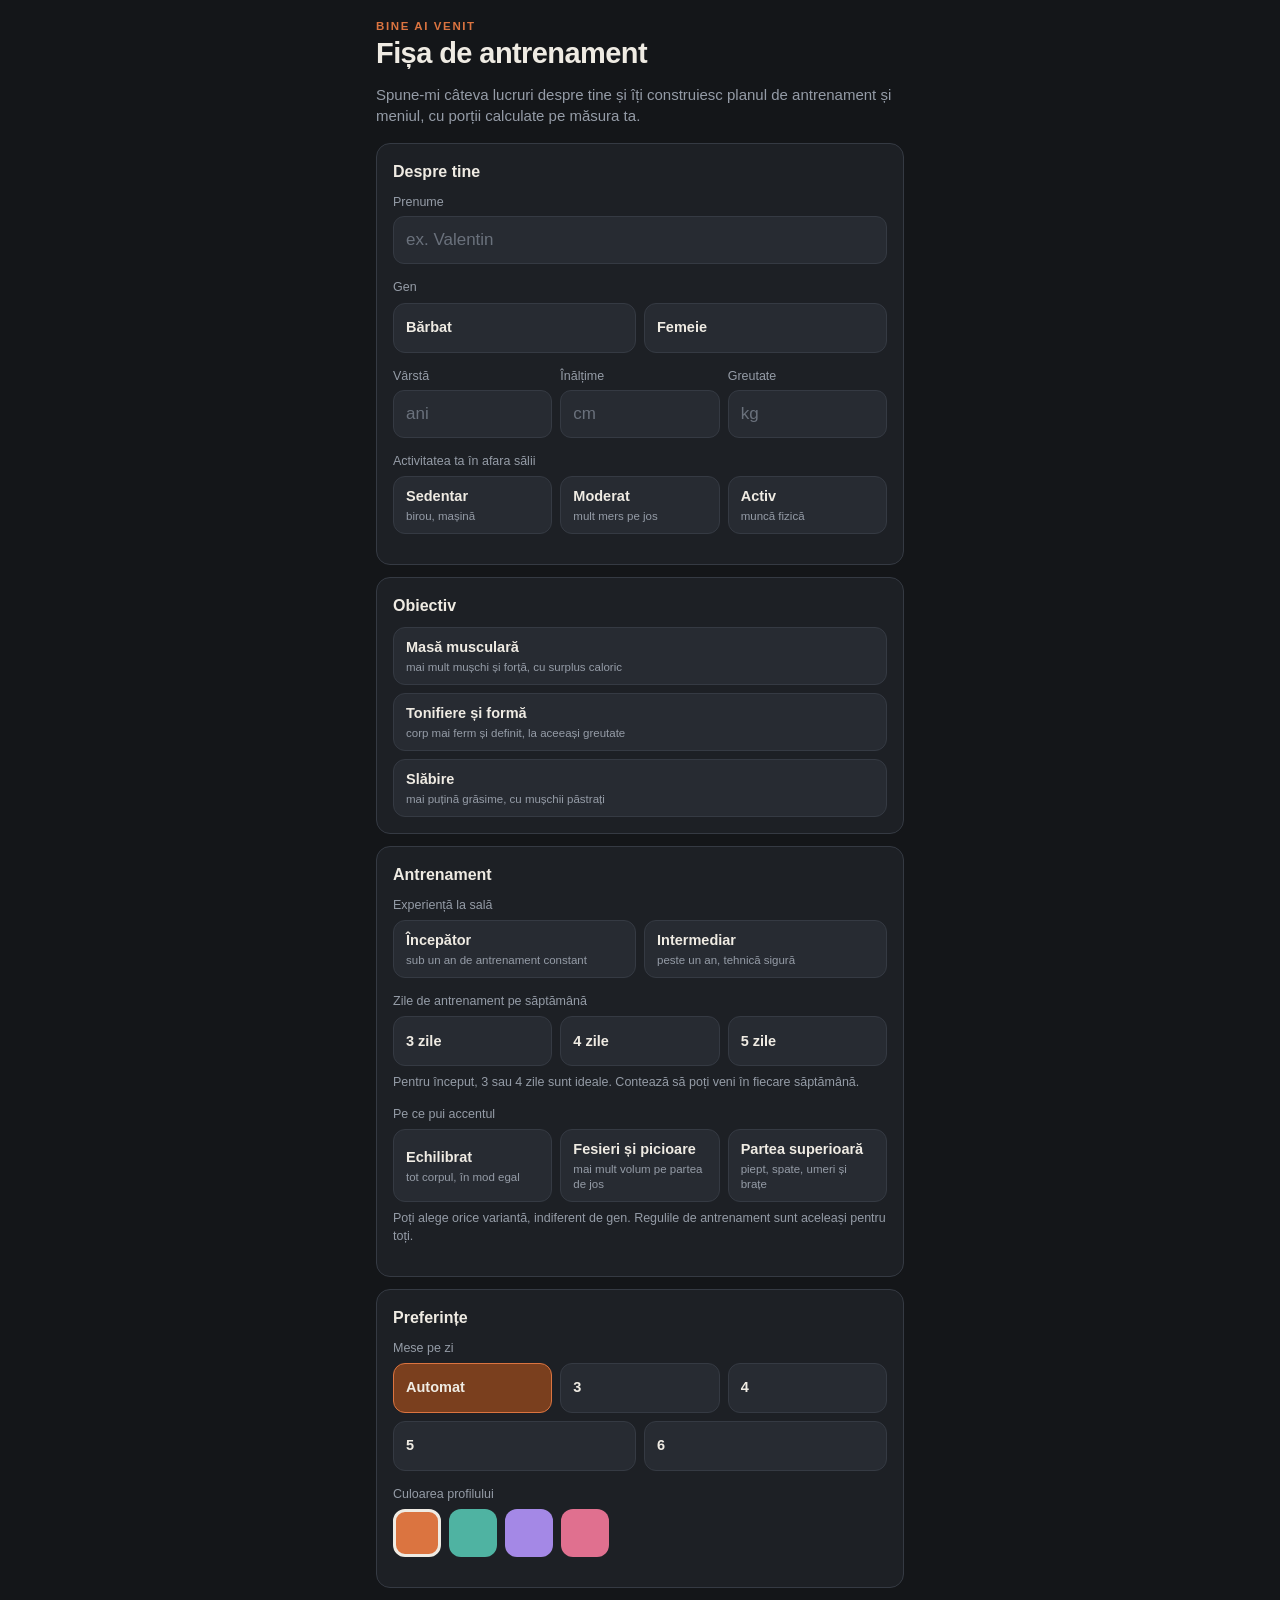
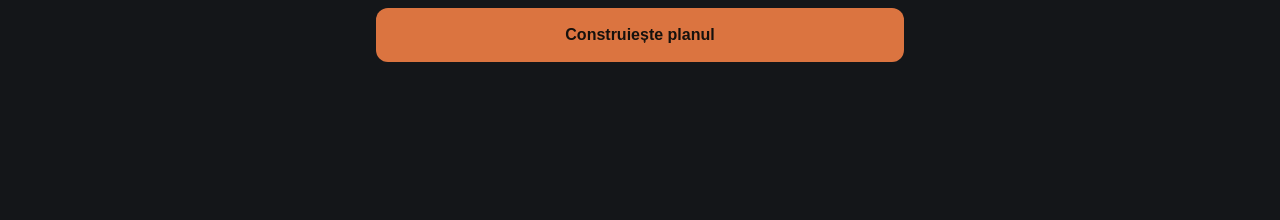
==== index.html @ a7d27b6d "Fișa de Antrenament 2.0: profiluri, plan de antrenament, nutriție și progres Co-Authored-By: Claude " ====
<!DOCTYPE html>
<html lang="ro">
<head>
<meta charset="UTF-8">
<meta name="viewport" content="width=device-width, initial-scale=1, viewport-fit=cover">
<title>Fișa de Antrenament</title>
<meta name="description" content="Plan de antrenament, meniu cu porții calculate și jurnal de progres, pe profilul tău.">
<meta name="theme-color" content="#141619">
<meta name="color-scheme" content="dark">
<meta name="mobile-web-app-capable" content="yes">
<meta name="apple-mobile-web-app-capable" content="yes">
<meta name="apple-mobile-web-app-status-bar-style" content="black-translucent">
<meta name="apple-mobile-web-app-title" content="Fișa">
<link rel="manifest" href="manifest.webmanifest">
<link rel="icon" type="image/png" sizes="192x192" href="icons/icon-192.png">
<link rel="apple-touch-icon" href="icons/apple-touch-icon.png">
<style>
:root{
  --bg:#141619; --surface:#1D2025; --surface-2:#272B32; --line:#353A43;
  --text:#EFEBE3; --muted:#959CA7; --good:#5DBB8A; --warn:#E0B552; --danger:#E0736B;
  --accent:#DB7440; --accent-dim:#7A3F1E;
  --r:14px; --tab-h:62px;
}
*{box-sizing:border-box;-webkit-tap-highlight-color:transparent}
html{-webkit-text-size-adjust:100%;overflow-x:hidden}
body{margin:0;background:var(--bg);color:var(--text);font:16px/1.45 -apple-system,BlinkMacSystemFont,"Segoe UI",Roboto,Helvetica,Arial,sans-serif;-webkit-font-smoothing:antialiased;overscroll-behavior-y:none}
body.noscroll{overflow:hidden}
button,input{font:inherit;color:inherit}
button{cursor:pointer;border:0;background:none;padding:0}
[hidden]{display:none!important}
h1,h2,h3,h4,p{margin:0}
small{font-size:12.5px;color:var(--muted);font-weight:400}
:focus-visible{outline:2px solid var(--accent);outline-offset:2px}

#app{max-width:560px;margin:0 auto;padding:0 16px calc(var(--tab-h) + 96px + env(safe-area-inset-bottom))}
#banner{background:#3A2E14;color:#F3DFA6;font-size:13px;padding:10px 16px calc(10px);padding-top:calc(10px + env(safe-area-inset-top));text-align:center}

.top{display:flex;justify-content:space-between;align-items:flex-end;padding:calc(18px + env(safe-area-inset-top)) 0 14px}
.eyebrow{color:var(--accent);font-size:11.5px;font-weight:700;letter-spacing:.14em;text-transform:uppercase}
h1{font-size:29px;font-weight:800;letter-spacing:-.02em;line-height:1.1;margin-top:3px;text-wrap:balance}
h2{font-size:21px;font-weight:800;letter-spacing:-.01em}
h3{font-size:16px;font-weight:700;margin-bottom:10px}
h4{font-size:12px;text-transform:uppercase;letter-spacing:.08em;color:var(--muted);margin:14px 0 6px}
.lead{color:var(--muted);margin:0 0 16px;font-size:15px}
.avatar{width:42px;height:42px;border-radius:50%;background:var(--accent-dim);border:2px solid var(--accent);font-weight:800;font-size:17px;flex:none}

.card{background:var(--surface);border:1px solid var(--line);border-radius:var(--r);padding:16px;margin-bottom:12px}
.card.note{border-left:3px solid var(--accent)}
.card.note p{color:var(--muted);font-size:14px;margin-top:4px}
.card.note.warn{border-left-color:var(--warn)} .card.note.good{border-left-color:var(--good)}
.card.note .btn{margin-top:10px}
.fine{font-size:13px;color:var(--muted);line-height:1.5}
.fine.pad{padding:8px 4px 0}
.kv{color:var(--muted);font-size:14px;margin-bottom:4px}

/* butoane */
.btn{display:inline-flex;align-items:center;justify-content:center;gap:6px;min-height:46px;padding:0 18px;border-radius:12px;background:var(--accent);color:#15110D;font-weight:700;font-size:15px;text-decoration:none;white-space:nowrap}
.btn:active{filter:brightness(.88)}
.btn.ghost{background:transparent;color:var(--text);border:1px solid var(--line)}
.btn.small{min-height:38px;padding:0 13px;font-size:13.5px;border-radius:10px}
.btn.big{width:100%;min-height:54px;font-size:16px;margin-top:8px}
.btn.danger{color:var(--danger)}
.row2{display:grid;grid-template-columns:minmax(0,1fr) minmax(0,1fr);gap:10px;margin:12px 0}
.row2 .btn{padding:6px 10px;white-space:normal;text-align:center;line-height:1.2}
.icon{width:44px;height:44px;border-radius:12px;border:1px solid var(--line);font-size:20px;color:var(--muted);flex:none}

/* săptămâna */
.week{display:flex;justify-content:space-between;align-items:center;gap:12px;font-size:14.5px}
.week small{display:block;margin-top:2px}
.week b{font-size:17px}
.plates{display:flex;gap:5px;flex:none}
.plate{width:22px;height:22px;border-radius:50%;border:3px solid var(--line);position:relative}
.plate::after{content:"";position:absolute;inset:5px;border-radius:50%;background:var(--bg)}
.plate.on{border-color:var(--accent);background:var(--accent-dim)}

/* zile */
.chips{display:flex;gap:8px;overflow-x:auto;margin:0 -16px 14px;padding:2px 16px 6px;scrollbar-width:none}
.chips::-webkit-scrollbar{display:none}
.chip{flex:none;min-width:112px;text-align:left;padding:10px 13px;border-radius:12px;background:var(--surface);border:1px solid var(--line);display:flex;flex-direction:column;gap:1px}
.chip b{font-size:12px;color:var(--muted);font-weight:700;text-transform:uppercase;letter-spacing:.06em}
.chip span{font-size:14px;font-weight:600}
.chip i{font-style:normal;font-size:11px;color:var(--accent);font-weight:700}
.chip.on{background:var(--accent-dim);border-color:var(--accent)}
.chip.on b,.chip.on i{color:var(--text)}
.dayhead{margin:4px 0 12px}
.dayhead p{color:var(--muted);font-size:13.5px;margin-top:2px}

/* exerciții */
.ex{background:var(--surface);border:1px solid var(--line);border-radius:var(--r);margin-bottom:10px;overflow:hidden}
.ex.open{border-color:var(--accent)}
.ex-head{display:flex;align-items:center;gap:12px;width:100%;padding:13px 14px;text-align:left}
.ring{flex:none;width:44px;height:44px;border-radius:50%;border:3px solid var(--line);display:grid;place-items:center;font-size:13px;font-weight:700;color:var(--muted);font-variant-numeric:tabular-nums}
.ex.complete .ring{border-color:var(--good);background:rgba(93,187,138,.14);color:var(--good);font-size:18px}
.ex-txt{flex:1;min-width:0;display:flex;flex-direction:column;gap:2px}
.ex-txt b{font-size:15.5px;line-height:1.25}
.chev{color:var(--muted);font-size:22px;transition:transform .15s}
.ex.open .chev{transform:rotate(90deg)}
.ex-body{padding:2px 14px 16px;border-top:1px solid var(--line)}
.sug{font-size:13.5px;color:var(--text);background:var(--surface-2);border-radius:10px;padding:10px 12px;margin:12px 0}
.sets{display:flex;flex-direction:column;gap:8px}
.set{display:flex;align-items:center;gap:8px}
.sn{width:18px;text-align:center;font-size:13px;color:var(--muted);font-weight:700;flex:none}
.unit{font-size:12.5px;color:var(--muted);flex:none}
.in{width:100%;min-width:0;height:48px;border-radius:11px;background:var(--surface-2);border:1px solid var(--line);padding:0 12px;font-size:17px;font-variant-numeric:tabular-nums}
.set .in{text-align:center;padding:0 6px}
.in::placeholder{color:#6A717C}
.in:focus{outline:none;border-color:var(--accent)}
.chk{flex:none;width:48px;height:48px;border-radius:11px;border:2px solid var(--line);font-size:20px;color:var(--line)}
.set.ok .chk{background:var(--good);border-color:var(--good);color:#0E1A13}
.set.ok .in{border-color:rgba(93,187,138,.5);color:var(--good)}
.ex-actions{display:flex;flex-wrap:wrap;gap:8px;margin:12px 0 4px}

details.how{margin-top:12px;border-top:1px solid var(--line);padding-top:4px}
details.how summary{list-style:none;padding:10px 0;font-weight:700;font-size:14px;cursor:pointer;display:flex;justify-content:space-between}
details.how summary::-webkit-details-marker{display:none}
details.how summary::after{content:"+";color:var(--muted);font-size:18px;line-height:1}
details.how[open] summary::after{content:"−"}
details.how p,details.how li{font-size:14px;line-height:1.55}
details.how p{margin-bottom:8px;color:var(--muted)}
details.how p b{color:var(--text)}
details.how ol,details.how ul{margin:0;padding-left:20px}
details.how li{margin-bottom:5px}
details.how ul li{color:#E9B9AC}
details.how ul li b{color:var(--text)}
.card details.how ul li{color:var(--muted)}
.en{white-space:nowrap}
.tip{background:var(--surface-2);border-left:3px solid var(--accent);border-radius:8px;padding:9px 12px;margin-top:10px;color:var(--text)!important}
.rest{margin-top:10px}

/* cronometru */
#timer{position:fixed;left:50%;transform:translateX(-50%);bottom:calc(var(--tab-h) + 10px + env(safe-area-inset-bottom));width:min(528px,calc(100% - 24px));z-index:30;background:var(--surface-2);border:1px solid var(--accent);border-radius:14px;display:flex;align-items:center;gap:6px;padding:8px 8px 8px 16px;overflow:hidden;box-shadow:0 8px 24px rgba(0,0,0,.5)}
#timer-fill{position:absolute;left:0;top:0;bottom:0;background:var(--accent-dim);opacity:.55;transition:width .25s linear}
#timer-t{position:relative;flex:1;font-weight:800;font-size:18px;font-variant-numeric:tabular-nums}
#timer button{position:relative;min-width:48px;height:40px;border-radius:10px;border:1px solid var(--line);background:var(--surface);font-size:13.5px;font-weight:700;padding:0 10px}
#timer.fin{border-color:var(--good)} #timer.fin #timer-fill{background:var(--good);opacity:.25}

/* nutriție */
.bar{margin-bottom:12px}
.bar-l{display:flex;justify-content:space-between;font-size:13.5px;color:var(--muted);margin-bottom:5px}
.bar-l b{color:var(--text);font-size:15px}
.track{height:9px;border-radius:5px;background:var(--surface-2);overflow:hidden}
.track i{display:block;height:100%;border-radius:5px;background:var(--accent);transition:width .3s}
.track i.alt{background:var(--good)}
.water{display:flex;justify-content:space-between;align-items:center;gap:12px}
.water small{display:block}
.stepper{display:flex;align-items:center;gap:6px;flex:none}
.stepper button{width:44px;height:44px;border-radius:12px;border:1px solid var(--line);font-size:22px}
.stepper span{min-width:48px;text-align:center;font-weight:800;font-size:18px;font-variant-numeric:tabular-nums}
.meal{background:var(--surface);border:1px solid var(--line);border-radius:var(--r);margin-bottom:10px}
.meal.open{border-color:var(--accent)}
.meal-head{display:flex;align-items:center;gap:10px;padding:12px}
.mchk{flex:none;width:44px;height:44px;border-radius:12px;border:2px solid var(--line);font-size:19px;color:var(--line)}
.mchk.on{background:var(--good);border-color:var(--good);color:#0E1A13}
.meal-txt{flex:1;min-width:0;text-align:left;display:flex;flex-direction:column;gap:3px}
.meal-txt small{text-transform:uppercase;letter-spacing:.04em;font-size:11px;font-weight:700;color:var(--accent)}
.meal-txt b{font-size:15px;line-height:1.3}
.meal.eaten .meal-txt b{color:var(--muted)}
.meal-body{padding:0 14px 14px;border-top:1px solid var(--line)}
.ingr{margin:12px 0;padding:0;list-style:none}
.ingr li{padding:8px 0;border-bottom:1px dashed var(--line);font-size:14.5px}
.ingr li:last-child{border-bottom:0}
.prep{font-size:14px;line-height:1.55;margin-bottom:8px}

/* progres */
.stats{display:grid;grid-template-columns:repeat(3,1fr);gap:8px;margin-bottom:12px}
.stats div,.tgrid div{background:var(--surface);border:1px solid var(--line);border-radius:12px;padding:12px 8px;text-align:center}
.stats b,.tgrid b{display:block;font-size:20px;font-weight:800;font-variant-numeric:tabular-nums}
.stats span,.tgrid span{font-size:11.5px;color:var(--muted)}
.tgrid{display:grid;grid-template-columns:repeat(4,1fr);gap:6px;margin:12px 0}
.tgrid div{background:var(--surface-2);padding:10px 4px}
.tgrid b{font-size:16px}
.bwrow{display:grid;grid-template-columns:1fr 1fr auto;gap:8px;align-items:end;margin-bottom:10px}
.bwrow label,.fld{display:block;font-size:12.5px;color:var(--muted)}
.bwrow .in,.fld .in{margin-top:5px}
.bwrow .btn{height:48px}
.spark{width:100%;height:56px;margin:6px 0}
.advice{border-radius:10px;padding:11px 12px;font-size:14px;background:var(--surface-2);border-left:3px solid var(--muted);margin:8px 0}
.advice.good{border-left-color:var(--good)} .advice.warn{border-left-color:var(--warn)}
.advice .btn{margin-top:10px}
.list{list-style:none;margin:8px 0 0;padding:0}
.list li{display:flex;justify-content:space-between;align-items:center;gap:12px;padding:11px 0;border-bottom:1px solid var(--line);font-size:14.5px}
.list li:last-child{border-bottom:0}
.list span{min-width:0}
.list small{display:block}
.list b{flex:none;font-weight:600;font-variant-numeric:tabular-nums;text-align:right}
.list.tap li{cursor:pointer;min-height:52px}
.list.tap b{color:var(--accent)}
.dot{display:inline-block;width:10px;height:10px;border-radius:50%;margin-right:8px}
.hist{border-bottom:1px solid var(--line)}
.hist:last-child{border-bottom:0}
.hist-head{width:100%;display:flex;justify-content:space-between;gap:10px;padding:12px 0;text-align:left;font-size:14px}
.hist-head b{flex:none;color:var(--muted);font-weight:600;font-variant-numeric:tabular-nums}
.hist-body{padding:0 0 12px}
.hist-body p{font-size:13.5px;color:var(--muted);margin-bottom:8px}
.hist-body p b{color:var(--text)}
.plan{margin:8px 0;padding:0;list-style:none;counter-reset:d}
.plan li{counter-increment:d;display:flex;flex-direction:column;padding:9px 0 9px 40px;position:relative;border-bottom:1px solid var(--line)}
.plan li:last-child{border-bottom:0}
.plan li::before{content:counter(d);position:absolute;left:0;top:10px;width:28px;height:28px;border-radius:50%;border:2px solid var(--accent);display:grid;place-items:center;font-size:13px;font-weight:800}
.plan span{font-size:13px;color:var(--muted)}

/* formular */
.fld{margin-bottom:14px}
.fld>span{display:block;margin-bottom:6px}
.grid3{display:grid;grid-template-columns:repeat(3,1fr);gap:8px}
.opts{display:flex;flex-wrap:wrap;gap:8px}
.opt{flex:1 1 30%;min-width:88px;position:relative}
.opt input{position:absolute;opacity:0;inset:0;width:100%;height:100%;margin:0;cursor:pointer}
.opt span{display:flex;flex-direction:column;justify-content:center;gap:2px;min-height:50px;height:100%;padding:9px 12px;border-radius:12px;border:1px solid var(--line);background:var(--surface-2);color:var(--text)}
.opt span b{font-size:14.5px;font-weight:600}
.opt span small{font-size:11.5px;line-height:1.3}
.opt input:checked+span{border-color:var(--accent);background:var(--accent-dim)}
.opt input:checked+span small{color:var(--text)}
.opt input:focus-visible+span{outline:2px solid var(--accent);outline-offset:2px}
.card>.opts .opt{flex-basis:100%}
.opts.sw .opt{flex:none;min-width:0;width:48px}
.swatch span{min-height:48px;padding:0;background:var(--c)!important;border:3px solid transparent}
.swatch input:checked+span{border-color:var(--text)}
.hint{display:block;margin-top:7px}

/* bara de jos */
#tabs{position:fixed;left:0;right:0;bottom:0;z-index:20;background:rgba(20,22,25,.94);-webkit-backdrop-filter:blur(12px);backdrop-filter:blur(12px);border-top:1px solid var(--line);padding-bottom:env(safe-area-inset-bottom)}
#tabs div{max-width:560px;margin:0 auto;display:grid;grid-template-columns:repeat(4,1fr);height:var(--tab-h)}
#tabs button{display:flex;flex-direction:column;align-items:center;justify-content:center;gap:3px;color:var(--muted);font-size:11px;font-weight:600}
#tabs svg{width:24px;height:24px;fill:none;stroke:currentColor;stroke-width:1.8;stroke-linecap:round;stroke-linejoin:round}
#tabs button.on{color:var(--accent)}

/* foi */
#sheet{position:fixed;inset:0;z-index:40;background:rgba(0,0,0,.6);display:flex;align-items:flex-end;justify-content:center}
#sheet-in{width:100%;max-width:560px;max-height:86vh;overflow-y:auto;background:var(--surface);border-radius:20px 20px 0 0;border-top:1px solid var(--line);padding:22px 18px calc(20px + env(safe-area-inset-bottom));-webkit-overflow-scrolling:touch}
#sheet-in h3{font-size:20px;font-weight:800;margin-bottom:8px}
#toast{position:fixed;left:50%;transform:translateX(-50%);bottom:calc(var(--tab-h) + 76px + env(safe-area-inset-bottom));z-index:50;background:var(--text);color:#15171A;font-size:14px;font-weight:600;padding:10px 16px;border-radius:999px;max-width:calc(100% - 32px);text-align:center;box-shadow:0 6px 20px rgba(0,0,0,.5)}

@media (max-width:359px){.tgrid{grid-template-columns:repeat(2,1fr)}.bwrow{grid-template-columns:1fr 1fr}.bwrow .btn{grid-column:1/-1}}
@media (prefers-reduced-motion:reduce){*{transition:none!important}}

</style>
</head>
<body>
<div id="banner" hidden>Salvarea nu funcționează în acest mod de navigare (fereastră privată?). Datele se pierd când închizi pagina.</div>
<main id="app"></main>

<div id="timer" hidden>
  <div id="timer-fill"></div>
  <span id="timer-t" aria-live="polite"></span>
  <button data-act="tminus" aria-label="Scade 15 secunde">−15</button>
  <button data-act="tplus" aria-label="Adaugă 15 secunde">+15</button>
  <button data-act="tskip">Sari</button>
</div>

<nav id="tabs" hidden aria-label="Secțiuni"><div>
  <button data-act="tab" data-tab="train"><svg viewBox="0 0 24 24" aria-hidden="true"><path d="M6.5 7v10M3.5 9.5v5M17.5 7v10M20.5 9.5v5M6.5 12h11"/></svg>Antrenament</button>
  <button data-act="tab" data-tab="food"><svg viewBox="0 0 24 24" aria-hidden="true"><path d="M7 3v8M4.5 3v4.5a2.5 2.5 0 0 0 5 0V3M7 11v10M17 3c-2 1.5-3 4-3 7h3zm0 7v11"/></svg>Nutriție</button>
  <button data-act="tab" data-tab="prog"><svg viewBox="0 0 24 24" aria-hidden="true"><path d="M4 20V10M10 20V4M16 20v-7M21 20H3"/></svg>Progres</button>
  <button data-act="tab" data-tab="me"><svg viewBox="0 0 24 24" aria-hidden="true"><circle cx="12" cy="8" r="4"/><path d="M4 21c0-4 3.5-6.5 8-6.5s8 2.500 8 6.500"/></svg>Profil</button>
</div></nav>

<div id="sheet" hidden data-act="sheetbg"><div id="sheet-in" role="dialog" aria-modal="true"></div></div>
<div id="toast" hidden role="status"></div>

<script>
/* ============ DATE: exerciții, programe, rețete ============ */

/* k: 'c' = compus partea superioară, 'l' = compus partea inferioară, 'i' = izolare, 't' = pe timp
   bw: true = se poate face fără greutate adăugată */
const EX = {
  /* ---------- PIEPT ---------- */
  bench: {n:'Împins la piept cu bara', en:'Bench Press', m:'Piept', k:'c', eq:'Bancă orizontală + bară',
    s:['Întinde-te pe bancă cu tălpile ferm pe podea și omoplații trași spre spate și în jos.',
       'Prinde bara puțin mai lat decât umerii și coboar-o controlat până atinge ușor pieptul, la nivelul sternului.',
       'Împinge bara în sus până brațele sunt aproape întinse, fără să blochezi brusc coatele.',
       'Inspiră la coborâre, expiră la împingere.'],
    b:['Bara săltată de pe piept: pierzi controlul și crește riscul de accidentare.','Șoldul ridicat de pe bancă în timpul împingerii.'],
    tip:'La primele ședințe lucrează doar cu bara goală (20 kg) și roagă un antrenor din sală să îți verifice poziția.',
    alt:['dbbench','chestpress','pushup']},
  dbbench: {n:'Împins la piept cu gantere', en:'Dumbbell Bench Press', m:'Piept', k:'c', eq:'Bancă orizontală + gantere',
    s:['Șezi pe bancă cu ganterele pe coapse, apoi lasă-te pe spate aducându-le la nivelul pieptului.',
       'Împinge ganterele în sus și ușor spre interior, fără să le lovești una de alta.',
       'Coboară controlat până când coatele ajung puțin sub nivelul băncii.'],
    b:['Coatele deschise la 90° față de corp: ține-le la aproximativ 45°.','Coborâre prea rapidă, fără control.'],
    tip:'Notează greutatea unei singure gantere.', alt:['bench','chestpress','pushup']},
  chestpress: {n:'Împins la piept la aparat', en:'Chest Press Machine', m:'Piept', k:'c', eq:'Aparat chest press',
    s:['Reglează scaunul astfel încât mânerele să fie la nivelul pieptului.',
       'Ține spatele lipit de spătar și împinge mânerele înainte până brațele sunt aproape întinse.',
       'Revino lent, fără să lași plăcile de greutate să se atingă între repetări.'],
    b:['Umerii ridicați spre urechi.','Spatele desprins de spătar ca să ajuți împingerea.'],
    tip:'Cel mai simplu exercițiu de piept pentru început: aparatul ghidează mișcarea.', alt:['dbbench','bench','pushup']},
  incline: {n:'Împins înclinat cu gantere', en:'Incline Dumbbell Press', m:'Piept superior', k:'c', eq:'Bancă înclinată 30-45° + gantere',
    s:['Reglează banca la 30-45° și adu ganterele la nivelul pieptului.',
       'Împinge ganterele în sus și ușor spre interior.',
       'Coboară controlat până simți o întindere ușoară în piept.'],
    b:['Bancă prea ridicată: exercițiul devine unul pentru umeri.','Spatele arcuit excesiv.'],
    tip:'Notează greutatea unei singure gantere.', alt:['chestpress','dbbench','pushup']},
  pushup: {n:'Flotări', en:'Push-up', m:'Piept, triceps', k:'c', bw:true, eq:'Fără echipament (sau o bancă)',
    s:['Palmele puțin mai late decât umerii, corpul drept de la cap la călcâie.',
       'Coboară pieptul spre podea cu coatele la aproximativ 45° față de corp.',
       'Împinge înapoi până brațele sunt întinse.'],
    b:['Șoldul lăsat în jos sau ridicat prea sus.','Capul împins înainte.'],
    tip:'Prea greu? Pune palmele pe o bancă sau sprijină-te pe genunchi. Lasă câmpul de kg gol.', alt:['chestpress','dbbench']},
  flye: {n:'Fluturări la aparat sau la cablu', en:'Pec Deck / Cable Fly', m:'Piept', k:'i', eq:'Aparat pec deck sau cabluri',
    s:['Brațele deschise lateral, coatele ușor îndoite.',
       'Adu brațele în față ca într-o îmbrățișare, strângând pieptul la final.',
       'Revino lent până simți întinderea în piept.'],
    b:['Coatele care se îndoaie și se întind: unghiul rămâne fix.','Greutate prea mare, mișcare din umeri.'],
    tip:'', alt:['incline','chestpress']},

  /* ---------- SPATE ---------- */
  latpull: {n:'Tracțiuni la helcometru', en:'Lat Pulldown', m:'Spate (dorsali)', k:'c', eq:'Helcometru cu bară lată',
    s:['Fixează coapsele sub suport și prinde bara mai lat decât umerii.',
       'Trage bara spre partea de sus a pieptului, cu pieptul ușor împins înainte.',
       'Gândește-te că tragi cu coatele spre șolduri, nu cu mâinile.',
       'Revino controlat până brațele sunt întinse.'],
    b:['Balans din trunchi ca să tragi bara.','Bara trasă în spatele gâtului: riscant pentru umeri.'],
    tip:'', alt:['asstpull','crow','dbrow']},
  asstpull: {n:'Tracțiuni asistate la aparat', en:'Assisted Pull-up', m:'Spate (dorsali)', k:'c', eq:'Aparat de tracțiuni asistate',
    s:['Alege contragreutatea, urcă pe platformă și prinde mânerele late.',
       'Trage-te în sus până bărbia trece de mâini, cu pieptul înainte.',
       'Coboară lent până brațele sunt întinse.'],
    b:['Mișcare pe jumătate, fără întindere completă jos.','Umerii ridicați spre urechi.'],
    tip:'Notează contragreutatea aleasă. Aici progresul înseamnă o contragreutate MAI MICĂ.', alt:['latpull','crow']},
  crow: {n:'Ramat la cablu din șezut', en:'Seated Cable Row', m:'Spate (mijloc)', k:'c', eq:'Aparat de ramat cu cablu',
    s:['Șezi cu genunchii ușor îndoiți și spatele drept.',
       'Trage mânerul spre abdomen, cu coatele pe lângă corp, apropiind omoplații.',
       'Revino controlat până brațele sunt întinse, fără să rotunjești spatele.'],
    b:['Legănatul trunchiului înainte și înapoi.','Umerii ridicați spre urechi.'],
    tip:'', alt:['dbrow','latpull','brow']},
  dbrow: {n:'Ramat cu gantera, un braț', en:'One-Arm Dumbbell Row', m:'Spate', k:'c', eq:'Bancă + ganteră',
    s:['Sprijină un genunchi și o palmă pe bancă, cu spatele drept și paralel cu podeaua.',
       'Trage gantera spre șold, cu cotul aproape de corp.',
       'Coboară controlat până brațul este întins. Fă toate repetările, apoi schimbă brațul.'],
    b:['Trunchiul care se rotește ca să ridice greutatea.','Gantera trasă spre umăr în loc de șold.'],
    tip:'', alt:['crow','latpull','brow']},
  brow: {n:'Ramat cu bara, aplecat', en:'Barbell Row', m:'Spate', k:'c', eq:'Bară',
    s:['Apleacă trunchiul la aproximativ 45°, cu genunchii ușor îndoiți și spatele drept.',
       'Trage bara spre partea de jos a abdomenului, cu coatele aproape de corp.',
       'Coboară controlat până brațele sunt întinse.'],
    b:['Spatele rotunjit.','Trunchiul ridicat la fiecare repetare ca să ajuți mișcarea.'],
    tip:'Dacă simți zona lombară, treci la ramatul la cablu sau cu gantera.', alt:['crow','dbrow']},
  facepull: {n:'Face pull la cablu', en:'Face Pull', m:'Umeri posteriori, spate sus', k:'i', eq:'Cablu cu frânghie, la nivelul feței',
    s:['Prinde frânghia cu ambele mâini și fă un pas în spate.',
       'Trage frânghia spre față, despărțind capetele, cu coatele la nivelul umerilor.',
       'Ține o secundă, apoi revino controlat.'],
    b:['Greutate prea mare: mișcarea devine scurtă și smucită.','Trunchiul lăsat pe spate.'],
    tip:'Foarte bun pentru postură și sănătatea umerilor. Nu îl sări.', alt:['latraise']},

  /* ---------- UMERI ---------- */
  ohp: {n:'Împins deasupra capului cu bara', en:'Overhead Press', m:'Umeri', k:'c', eq:'Bară + suport',
    s:['Stai în picioare cu bara la nivelul claviculelor, prinsă puțin mai lat decât umerii.',
       'Strânge abdomenul și fesierii pentru stabilitate.',
       'Împinge bara vertical până brațele sunt întinse, trecând capul ușor în față la final.',
       'Coboară controlat înapoi la nivelul claviculelor.'],
    b:['Spatele arcuit excesiv.','Bara împinsă în față în loc de vertical.'],
    tip:'', alt:['dbshoulder']},
  dbshoulder: {n:'Împins cu gantere din șezut', en:'Dumbbell Shoulder Press', m:'Umeri', k:'c', eq:'Bancă cu spătar + gantere',
    s:['Șezi cu spatele sprijinit și ganterele la nivelul umerilor, cu palmele spre înainte.',
       'Împinge ganterele deasupra capului până brațele sunt aproape întinse.',
       'Coboară controlat până la nivelul urechilor.'],
    b:['Spatele desprins de spătar.','Coborâre prea scurtă.'],
    tip:'Notează greutatea unei singure gantere.', alt:['ohp']},
  latraise: {n:'Ridicări laterale cu gantere', en:'Lateral Raise', m:'Umeri (lateral)', k:'i', eq:'Gantere ușoare',
    s:['Stai în picioare cu ganterele pe lângă corp și coatele ușor îndoite.',
       'Ridică brațele lateral până la nivelul umerilor.',
       'Coboară lent, în 2-3 secunde.'],
    b:['Greutate prea mare și balans din corp.','Brațele ridicate peste nivelul umerilor.'],
    tip:'Aici greutățile mici sunt normale: 2-6 kg pe ganteră la început.', alt:['facepull']},

  /* ---------- BRAȚE ---------- */
  bicep: {n:'Flexii pentru biceps cu gantere', en:'Dumbbell Curl', m:'Biceps', k:'i', eq:'Gantere',
    s:['Stai în picioare cu brațele întinse și coatele lipite de corp.',
       'Îndoaie coatele și ridică ganterele spre umeri, fără să miști coatele din loc.',
       'Coboară controlat până brațele sunt complet întinse.'],
    b:['Balans din spate ca să arunci greutatea în sus.'], tip:'', alt:['hammer']},
  hammer: {n:'Flexii ciocan', en:'Hammer Curl', m:'Biceps, antebraț', k:'i', eq:'Gantere',
    s:['Ține ganterele cu palmele față în față, ca pe un ciocan.',
       'Îndoaie coatele și ridică ganterele spre umeri, cu coatele fixe pe lângă corp.',
       'Coboară controlat.'],
    b:['Balans din corp.'], tip:'', alt:['bicep']},
  tricep: {n:'Extensii pentru triceps la cablu', en:'Triceps Pushdown', m:'Triceps', k:'i', eq:'Cablu sus, cu bară sau frânghie',
    s:['Prinde bara sau frânghia cu coatele lipite de corp, îndoite la 90°.',
       'Întinde brațele complet în jos, fără să miști coatele.',
       'Revino controlat până la 90°.'],
    b:['Coatele depărtate de corp.','Trunchiul aplecat peste bară ca să împingi cu greutatea corpului.'], tip:'', alt:['ohtri']},
  ohtri: {n:'Extensii triceps deasupra capului, la cablu', en:'Overhead Cable Triceps Extension', m:'Triceps', k:'i', eq:'Cablu jos, cu frânghie',
    s:['Cu spatele la aparat, ține frânghia în spatele capului, cu coatele îndreptate înainte.',
       'Întinde brațele deasupra capului, fără să depărtezi coatele.',
       'Revino lent până simți întinderea în triceps.'],
    b:['Coatele care se deschid lateral.','Spatele arcuit.'], tip:'', alt:['tricep']},

  /* ---------- PICIOARE & FESIERI ---------- */
  squat: {n:'Genuflexiuni cu bara', en:'Back Squat', m:'Cvadriceps, fesieri', k:'l', eq:'Rack + bară',
    s:['Așază bara pe partea de sus a spatelui (nu pe gât), cu picioarele la lățimea umerilor.',
       'Coboară împingând șoldul în spate și îndoind genunchii, ca și cum te-ai așeza pe un scaun.',
       'Coboară până când coapsele sunt cel puțin paralele cu podeaua, cu genunchii pe direcția vârfurilor.',
       'Ridică-te împingând în toată talpa, cu spatele drept.'],
    b:['Genunchii care cad spre interior la ridicare.','Călcâiele ridicate de pe podea.'],
    tip:'Învață mișcarea cu bara goală sau cu varianta goblet. Montează barele de siguranță ale rack-ului.',
    alt:['goblet','legpress']},
  goblet: {n:'Genuflexiuni goblet', en:'Goblet Squat', m:'Cvadriceps, fesieri', k:'l', eq:'O ganteră sau un kettlebell',
    s:['Ține gantera vertical la piept, cu coatele sub ea.',
       'Coboară între genunchi, cu pieptul sus și călcâiele pe podea.',
       'Ridică-te împingând în toată talpa.'],
    b:['Trunchiul aplecat mult înainte.','Genunchii care cad spre interior.'],
    tip:'Cea mai bună variantă pentru a învăța genuflexiunea.', alt:['squat','legpress']},
  legpress: {n:'Presă pentru picioare', en:'Leg Press', m:'Cvadriceps, fesieri', k:'l', eq:'Aparat leg press',
    s:['Așază tălpile pe platformă la lățimea umerilor, cu spatele și șoldul lipite de scaun.',
       'Coboară platforma controlat până când genunchii ajung la aproximativ 90°.',
       'Împinge înapoi fără să blochezi genunchii la final.'],
    b:['Genunchii blocați complet sus.','Șoldul care se ridică de pe scaun în punctul de jos.'],
    tip:'Tălpile mai sus pe platformă mută efortul spre fesieri; mai jos, spre cvadriceps.', alt:['goblet','squat']},
  rdl: {n:'Îndreptări românești', en:'Romanian Deadlift', m:'Ischiogambieri, fesieri', k:'l', eq:'Bară sau gantere',
    s:['Ține bara în fața coapselor, cu genunchii ușor îndoiți.',
       'Împinge șoldul în spate și coboară bara lipită de picioare, cu spatele drept.',
       'Oprește-te când simți o întindere puternică în spatele coapselor, de obicei sub genunchi.',
       'Revino împingând șoldul înainte și strângând fesierii.'],
    b:['Spatele rotunjit.','Genunchii îndoiți prea mult: exercițiul devine genuflexiune.'],
    tip:'', alt:['backext','legcurl','hipthrust']},
  deadlift: {n:'Îndreptări clasice', en:'Deadlift', m:'Spate, fesieri, picioare', k:'l', eq:'Bară cu discuri',
    s:['Stai cu bara deasupra mijlocului tălpii, cu picioarele la lățimea șoldului.',
       'Prinde bara în afara picioarelor, cu spatele drept, pieptul sus și umerii puțin în fața barei.',
       'Ridică bara lipită de corp, întinzând în același timp genunchii și șoldul.',
       'Coboară controlat pe același traseu.'],
    b:['Spatele rotunjit: cea mai importantă greșeală de evitat.','Bara depărtată de corp.'],
    tip:'Exercițiu tehnic. Nu te grăbi cu greutatea și cere unui antrenor să te vadă la început.',
    alt:['rdl','hipthrust','backext']},
  hipthrust: {n:'Hip thrust', en:'Hip Thrust', m:'Fesieri', k:'l', eq:'Bancă + bară (cu burete) sau aparat dedicat',
    s:['Sprijină partea de sus a spatelui pe bancă, cu bara peste șold și tălpile pe podea.',
       'Împinge șoldul în sus până când trunchiul este paralel cu podeaua.',
       'Strânge fesierii o secundă sus, cu bărbia în piept.',
       'Coboară controlat.'],
    b:['Spatele arcuit în loc de fesieri strânși.','Tălpile prea departe sau prea aproape: sus, gambele trebuie să fie verticale.'],
    tip:'Folosește un burete sau un prosop pe bară. Dacă sala are aparat de hip thrust, este mai comod.',
    alt:['glutebridge','backext','rdl']},
  glutebridge: {n:'Podul fesier', en:'Glute Bridge', m:'Fesieri', k:'l', bw:true, eq:'Saltea (opțional o ganteră pe șold)',
    s:['Întinde-te pe spate cu genunchii îndoiți și tălpile aproape de șezut.',
       'Împinge șoldul în sus până când corpul este drept de la umeri la genunchi.',
       'Strânge fesierii două secunde, apoi coboară.'],
    b:['Împingere din zona lombară.','Tălpile prea departe de șezut.'], tip:'', alt:['hipthrust','backext']},
  bulgarian: {n:'Fandări bulgărești', en:'Bulgarian Split Squat', m:'Fesieri, cvadriceps', k:'l', bw:true, eq:'Bancă + gantere',
    s:['Sprijină laba piciorului din spate pe bancă, cu celălalt picior la un pas mare în față.',
       'Coboară genunchiul din spate spre podea, cu trunchiul ușor aplecat înainte.',
       'Împinge în călcâiul piciorului din față ca să te ridici. Termină repetările, apoi schimbă piciorul.'],
    b:['Piciorul din față prea aproape de bancă.','Genunchiul din față care cade spre interior.'],
    tip:'Începe fără greutăți, până prinzi echilibrul. Notează greutatea unei gantere.', alt:['lunge','stepup','legpress']},
  lunge: {n:'Fandări din mers', en:'Walking Lunge', m:'Fesieri, cvadriceps', k:'l', bw:true, eq:'Gantere + spațiu liber',
    s:['Fă un pas mare în față și coboară până când ambii genunchi ajung la aproximativ 90°.',
       'Împinge în piciorul din față și adu piciorul din spate direct în pasul următor.',
       'Ține trunchiul drept și privirea înainte.'],
    b:['Pași prea scurți.','Genunchiul din spate lovit de podea.'], tip:'Notează greutatea unei gantere.', alt:['bulgarian','stepup']},
  stepup: {n:'Urcări pe bancă', en:'Step-up', m:'Fesieri, cvadriceps', k:'l', bw:true, eq:'Bancă sau cutie + gantere',
    s:['Pune toată talpa unui picior pe bancă.',
       'Urcă împingând doar în piciorul de sus, fără avânt din piciorul de jos.',
       'Coboară lent, în 2-3 secunde. Termină repetările, apoi schimbă piciorul.'],
    b:['Avânt luat din piciorul de jos.','Coborâre prin cădere.'], tip:'', alt:['bulgarian','lunge']},
  legext: {n:'Extensii pentru picioare', en:'Leg Extension', m:'Cvadriceps', k:'i', eq:'Aparat leg extension',
    s:['Reglează aparatul astfel încât genunchii să fie în dreptul axului, cu rola pe glezne.',
       'Întinde genunchii complet și ține o secundă sus.',
       'Coboară lent.'],
    b:['Mișcare smucită, cu avânt.'], tip:'', alt:['goblet','legpress']},
  legcurl: {n:'Flexii pentru picioare', en:'Leg Curl', m:'Ischiogambieri', k:'i', eq:'Aparat leg curl (culcat sau șezând)',
    s:['Așază-te în aparat cu rola deasupra călcâielor.',
       'Îndoaie genunchii și adu călcâiele spre șezut.',
       'Revino lent până picioarele sunt aproape întinse.'],
    b:['Șoldul ridicat de pe suport.'], tip:'', alt:['rdl','backext']},
  kickback: {n:'Extensii pentru fesieri la cablu', en:'Cable Glute Kickback', m:'Fesieri', k:'i', eq:'Cablu jos + manșetă de gleznă',
    s:['Prinde manșeta de gleznă și sprijină-te cu mâinile de aparat, cu trunchiul ușor aplecat.',
       'Împinge piciorul în spate și puțin în lateral, strângând fesierul.',
       'Revino lent. Termină repetările, apoi schimbă piciorul.'],
    b:['Spatele arcuit ca să ridici piciorul mai sus.','Balans din corp.'], tip:'', alt:['glutebridge','abduction']},
  abduction: {n:'Abducții la aparat', en:'Hip Abduction Machine', m:'Fesieri (lateral)', k:'i', eq:'Aparat de abducții',
    s:['Șezi cu spatele sprijinit și genunchii pe interiorul pernelor.',
       'Depărtează genunchii cât poți de mult și ține o secundă.',
       'Revino lent, fără să lași plăcile să se atingă.'],
    b:['Mișcare scurtă și rapidă.'], tip:'Ușor aplecat înainte simți mai bine fesierii.', alt:['kickback']},
  backext: {n:'Hiperextensii', en:'Back Extension', m:'Fesieri, ischiogambieri, lombari', k:'l', bw:true, eq:'Banca de hiperextensii (45°)',
    s:['Reglează suportul sub șold, astfel încât să te poți apleca liber.',
       'Coboară trunchiul cu spatele drept.',
       'Ridică-te strângând fesierii, până când corpul este în linie dreaptă.'],
    b:['Ridicare peste linia corpului, cu spatele arcuit.'],
    tip:'Pentru fesieri: bărbia în piept și partea de sus a spatelui ușor rotunjită. Poți ține un disc la piept.', alt:['rdl','glutebridge']},
  calf: {n:'Ridicări pe vârfuri', en:'Calf Raise', m:'Gambe', k:'i', eq:'Aparat pentru gambe sau o treaptă',
    s:['Stai cu vârfurile pe marginea platformei.',
       'Ridică-te pe vârfuri cât de sus poți și ține o secundă.',
       'Coboară lent sub nivelul platformei.'],
    b:['Mișcare rapidă și scurtă.'], tip:'', alt:[]},

  /* ---------- ABDOMEN ---------- */
  plank: {n:'Plank (scândura)', en:'Plank', m:'Abdomen', k:'t', eq:'Saltea',
    s:['Sprijină-te pe antebrațe și pe vârfurile picioarelor, cu corpul drept de la cap la călcâie.',
       'Strânge abdomenul și fesierii.',
       'Respiră normal și menține poziția.'],
    b:['Șoldul lăsat în jos: apasă pe zona lombară.','Șezutul ridicat prea sus.'], tip:'', alt:['legraise','cablecrunch']},
  legraise: {n:'Ridicări de picioare', en:'Leg Raise', m:'Abdomen', k:'i', bw:true, eq:'Bară de tracțiuni, scaun roman sau saltea',
    s:['Atârnat de bară sau întins pe saltea, ține picioarele apropiate.',
       'Ridică picioarele controlat, îndoind genunchii dacă este prea greu.',
       'Coboară lent, fără balans.'],
    b:['Balans din corp.','Zona lombară desprinsă de saltea.'], tip:'Lasă câmpul de kg gol.', alt:['plank','cablecrunch']},
  cablecrunch: {n:'Abdomene la cablu', en:'Cable Crunch', m:'Abdomen', k:'i', eq:'Cablu sus, cu frânghie',
    s:['În genunchi, cu fața la aparat, ține frânghia lângă cap.',
       'Rotunjește spatele și adu coatele spre genunchi, strângând abdomenul.',
       'Revino lent.'],
    b:['Tragere din brațe sau din șold.'], tip:'', alt:['legraise','plank']}
};

/* Zile de antrenament: [exercițiu, seturi, repetări] */
const BLOCKS = {
  UA:  {n:'Superior A', s:'Piept · Spate · Umeri · Brațe', e:[['bench',3,'8-10'],['latpull',3,'8-10'],['ohp',3,'8-10'],['crow',3,'10-12'],['latraise',3,'12-15'],['bicep',3,'10-12'],['tricep',3,'10-12']]},
  UB:  {n:'Superior B', s:'Piept · Spate · Umeri · Brațe', e:[['incline',3,'8-10'],['dbrow',3,'8-10'],['dbshoulder',3,'10-12'],['flye',3,'12-15'],['facepull',3,'12-15'],['hammer',3,'10-12'],['ohtri',3,'10-12']]},
  LA:  {n:'Inferior A', s:'Picioare · Fesieri · Abdomen', e:[['squat',3,'8-10'],['rdl',3,'8-10'],['legpress',3,'10-12'],['legcurl',3,'10-12'],['calf',3,'12-15'],['plank',3,'30-45']]},
  LB:  {n:'Inferior B', s:'Picioare · Fesieri · Abdomen', e:[['deadlift',3,'6-8'],['bulgarian',3,'8-10'],['hipthrust',3,'10-12'],['legext',3,'12-15'],['calf',3,'12-15'],['legraise',3,'10-12']]},
  FA:  {n:'Tot corpul A', s:'Genuflexiuni · Împins · Tras', e:[['squat',3,'8-10'],['bench',3,'8-10'],['crow',3,'10-12'],['legcurl',3,'10-12'],['latraise',3,'12-15'],['plank',3,'30-45']]},
  FB:  {n:'Tot corpul B', s:'Ischio · Umeri · Spate', e:[['rdl',3,'8-10'],['dbshoulder',3,'8-10'],['latpull',3,'8-10'],['legpress',3,'10-12'],['incline',3,'10-12'],['bicep',2,'10-12'],['tricep',2,'10-12']]},
  FC:  {n:'Tot corpul C', s:'Fesieri · Piept · Spate', e:[['hipthrust',3,'10-12'],['dbbench',3,'8-10'],['dbrow',3,'8-10'],['bulgarian',3,'8-10'],['facepull',3,'12-15'],['legraise',3,'10-12']]},
  PUSH:{n:'Împins', s:'Piept · Umeri · Triceps', e:[['bench',3,'8-10'],['dbshoulder',3,'8-10'],['incline',3,'10-12'],['latraise',3,'12-15'],['flye',3,'12-15'],['tricep',3,'10-12'],['ohtri',2,'10-12']]},
  PULL:{n:'Tras', s:'Spate · Biceps · Abdomen', e:[['latpull',3,'8-10'],['brow',3,'8-10'],['crow',3,'10-12'],['facepull',3,'12-15'],['bicep',3,'10-12'],['hammer',3,'10-12'],['cablecrunch',3,'12-15']]},
  SA:  {n:'Umeri și brațe', s:'Umeri · Biceps · Triceps · Abdomen', e:[['ohp',3,'8-10'],['latraise',4,'12-15'],['facepull',3,'12-15'],['bicep',3,'10-12'],['tricep',3,'10-12'],['hammer',2,'10-12'],['ohtri',2,'10-12'],['cablecrunch',3,'12-15']]},
  GA:  {n:'Fesieri și ischio', s:'Fesieri · Spatele coapsei', e:[['hipthrust',4,'8-10'],['rdl',3,'8-10'],['bulgarian',3,'8-10'],['legcurl',3,'10-12'],['kickback',3,'12-15'],['abduction',3,'15-20']]},
  GB:  {n:'Cvadriceps și fesieri', s:'Fața coapsei · Fesieri · Abdomen', e:[['squat',3,'8-10'],['legpress',3,'10-12'],['lunge',3,'10-12'],['legext',3,'12-15'],['abduction',3,'15-20'],['calf',3,'12-15'],['plank',3,'30-45']]},
  GC:  {n:'Fesieri complet', s:'Fesieri · Abdomen', e:[['hipthrust',3,'12-15'],['stepup',3,'10-12'],['backext',3,'12-15'],['goblet',3,'10-12'],['kickback',3,'12-15'],['legraise',3,'10-12']]},
  UL:  {n:'Superior complet', s:'Spate · Umeri · Piept · Brațe', e:[['latpull',3,'8-10'],['dbshoulder',3,'8-10'],['crow',3,'10-12'],['incline',3,'10-12'],['latraise',3,'12-15'],['tricep',2,'10-12'],['bicep',2,'10-12']]},
  UL2: {n:'Superior și abdomen', s:'Spate · Piept · Umeri · Abdomen', e:[['asstpull',3,'6-10'],['chestpress',3,'10-12'],['dbrow',3,'8-10'],['latraise',3,'12-15'],['facepull',3,'12-15'],['plank',3,'30-45']]},
  MX:  {n:'Fesieri și superior', s:'Fesieri · Spate · Piept', e:[['hipthrust',3,'12-15'],['backext',3,'12-15'],['kickback',3,'12-15'],['asstpull',3,'6-10'],['chestpress',3,'10-12'],['dbrow',3,'8-10'],['plank',3,'30-45']]}
};

/* Program = accent × număr de zile pe săptămână */
const PROGRAMS = {
  echilibrat: {3:['FA','FB','FC'], 4:['UA','LA','UB','LB'], 5:['UA','LA','PUSH','PULL','LB']},
  inferior:   {3:['GA','UL','GB'], 4:['GA','UL','GB','MX'], 5:['GA','UL','GB','UL2','GC']},
  superior:   {3:['UA','LA','UB'], 4:['UA','LA','UB','SA'], 5:['PUSH','PULL','LA','UA','SA']}
};
const WEEKPLAN = {3:'Luni · Miercuri · Vineri', 4:'Luni · Marți · Joi · Vineri', 5:'Luni · Marți · Miercuri · Vineri · Sâmbătă'};

/* ---------- INGREDIENTE: valori la 100 g (kcal, proteine, carbohidrați, grăsimi) ----------
   u = greutatea unei bucăți, one/many = denumirea la bucată, st = pasul de rotunjire, ml = lichid */
const ING = {
  ou:{one:'ou',many:'ouă',u:55,k:143,p:12.6,c:0.7,f:9.5},
  albus:{one:'albuș',many:'albușuri',u:33,k:52,p:11,c:0.7,f:0.2},
  ovaz:{n:'fulgi de ovăz',k:372,p:13.5,c:59,f:7},
  lapte:{n:'lapte 1,5%',ml:1,k:47,p:3.4,c:4.9,f:1.5},
  kefir:{n:'kefir sau lapte bătut',ml:1,k:50,p:3.4,c:4.5,f:1.8},
  banana:{one:'banană',many:'banane',u:120,st:0.5,k:89,p:1.1,c:23,f:0.3},
  mar:{one:'măr',many:'mere',u:150,st:0.5,k:52,p:0.3,c:14,f:0.2},
  fruct:{n:'fruct la alegere (portocală, pară, kiwi)',k:55,p:0.7,c:13,f:0.2},
  fructepad:{n:'fructe de pădure',k:50,p:1,c:12,f:0.3},
  iaurtgr:{n:'iaurt grecesc 2%',k:73,p:9,c:4,f:2},
  skyr:{n:'skyr natur',k:63,p:11,c:4,f:0.2},
  cottage:{n:'brânză cottage',k:98,p:11,c:3.4,f:4.3},
  branzavaci:{n:'brânză de vaci slabă',k:85,p:13,c:3.5,f:2},
  telemea:{n:'telemea light',k:180,p:17,c:1,f:12},
  cascaval:{n:'cașcaval',k:350,p:25,c:1,f:27},
  parmezan:{n:'parmezan ras',k:392,p:36,c:3,f:26},
  paine:{one:'felie de pâine integrală',many:'felii de pâine integrală',u:35,k:245,p:9,c:44,f:3},
  rondele:{one:'rondea de orez expandat',many:'rondele de orez expandat',u:9,k:385,p:8,c:81,f:3},
  crackers:{n:'crackers integrali',k:420,p:10,c:65,f:12},
  granola:{n:'granola fără zahăr adăugat',k:420,p:10,c:64,f:13},
  miere:{n:'miere',k:304,p:0.3,c:82,f:0},
  unarahide:{n:'unt de arahide',k:590,p:25,c:16,f:50},
  nuci:{n:'nuci',k:654,p:15,c:14,f:65},
  migdale:{n:'migdale',k:579,p:21,c:22,f:50},
  chia:{n:'semințe de chia',k:486,p:17,c:42,f:31},
  avocado:{n:'avocado',k:160,p:2,c:9,f:15},
  hummus:{n:'hummus',k:230,p:7,c:14,f:16},
  ulei:{n:'ulei de măsline',k:884,p:0,c:0,f:100},
  curcanfel:{n:'piept de curcan feliat',k:105,p:20,c:2,f:2},
  pui:{n:'piept de pui (cântărit crud)',k:110,p:23,c:0,f:2},
  curcan:{n:'piept de curcan (cântărit crud)',k:107,p:24,c:0,f:1.5},
  pulpe:{n:'pulpe de pui dezosate, fără piele (crude)',k:120,p:19.5,c:0,f:4.5},
  curcantoc:{n:'carne tocată de curcan',k:150,p:20,c:0,f:8},
  vita:{n:'mușchi de vită slab (crud)',k:140,p:21.5,c:0,f:6},
  somon:{n:'file de somon (crud)',k:200,p:20,c:0,f:13},
  pestealb:{n:'file de cod sau merluciu (crud)',k:82,p:18,c:0,f:0.7},
  ton:{n:'ton în suc propriu, scurs',k:110,p:25,c:0,f:1},
  creveti:{n:'creveți decorticați',k:90,p:19,c:0.5,f:1},
  orez:{n:'orez (cântărit crud)',k:355,p:7,c:78,f:0.7},
  paste:{n:'paste integrale (cântărite crude)',k:350,p:13,c:66,f:2.5},
  quinoa:{n:'quinoa (cântărită crudă)',k:368,p:14,c:64,f:6},
  cartofi:{n:'cartofi',k:77,p:2,c:17,f:0.1},
  cartofid:{n:'cartofi dulci',k:86,p:1.6,c:20,f:0.1},
  legume:{n:'legume (broccoli, ardei, dovlecel, ciuperci)',k:35,p:2.5,c:5,f:0.3},
  salata:{n:'salată (verde, roșii, castraveți)',k:18,p:1,c:3,f:0.2},
  sosrosii:{n:'sos de roșii simplu (pasată)',k:35,p:1.5,c:6,f:0.3},
  baton:{one:'baton proteic',many:'batoane proteice',u:55,k:360,p:33,c:33,f:11},
  pudra:{one:'măsură de pudră proteică (30 g)',many:'măsuri de pudră proteică (30 g)',u:30,st:0.5,k:390,p:78,c:7,f:6}
};

/* Mesele zilei. Rol ingredient: p = sursa de proteine, c = sursa de carbohidrați,
   f = grăsimi/extra (se ajustează cu porția), x = cantitate fixă (legume etc.) */
const SLOTS = {m1:'Mic dejun', m2:'Gustare', m3:'Prânz', m4:'Gustare înainte de sală', m5:'Cină', m6:'Seara'};
const SLOTSETS = {
  3:[['m1',.30],['m3',.38],['m5',.32]],
  4:[['m1',.26],['m3',.32],['m4',.14],['m5',.28]],
  5:[['m1',.23],['m2',.11],['m3',.29],['m4',.12],['m5',.25]],
  6:[['m1',.21],['m2',.10],['m3',.27],['m4',.11],['m5',.23],['m6',.08]]
};

const RECIPES = {
  m1:[
    {n:'Omletă cu terci de ovăz și banană', i:[['ou',110,'p'],['albus',66,'p'],['ovaz',60,'c'],['lapte',200,'x'],['banana',120,'c'],['ulei',5,'f']],
     prep:'Bate ouăle cu albușurile și un praf de sare. Gătește omleta 3-4 minute la foc mediu, în tigaie antiaderentă unsă cu uleiul. Fierbe ovăzul în lapte 3-5 minute, amestecând, și pune banana felii deasupra.'},
    {n:'Clătite din ovăz cu iaurt și fructe', i:[['ovaz',60,'c'],['ou',110,'p'],['iaurtgr',150,'p'],['fructepad',80,'x'],['miere',10,'f']],
     prep:'Mixează în blender ovăzul cu ouăle și 2-3 linguri de apă. Coace clătite mici în tigaie antiaderentă, fără ulei, 1-2 minute pe fiecare parte. Servește cu iaurtul, fructele și mierea.'},
    {n:'Terci de ovăz cu proteină și unt de arahide', i:[['ovaz',70,'c'],['lapte',250,'x'],['pudra',30,'p'],['unarahide',15,'f'],['banana',120,'c']],
     prep:'Fierbe ovăzul în lapte 4-5 minute. Ia-l de pe foc, lasă-l un minut și abia apoi amestecă pudra proteică (nu se fierbe). Adaugă untul de arahide și banana felii.'},
    {n:'Sandviș cu curcan și cașcaval, cu iaurt', i:[['paine',70,'c'],['curcanfel',80,'p'],['cascaval',30,'f'],['salata',100,'x'],['iaurtgr',150,'p']],
     prep:'Prăjește pâinea în toaster și pune curcanul, cașcavalul și legumele feliate. Iaurtul se mănâncă alături, simplu.'},
    {n:'Ouă jumări cu avocado pe pâine prăjită', i:[['ou',110,'p'],['albus',66,'p'],['paine',70,'c'],['avocado',50,'f'],['salata',100,'x']],
     prep:'Gătește ouăle la foc mic, în tigaie antiaderentă fără ulei, amestecând 2-3 minute până se leagă. Zdrobește avocado cu furculița pe pâinea prăjită și pune ouăle deasupra. Roșii alături.'},
    {n:'Bol cu skyr, granola și fructe', i:[['skyr',250,'p'],['granola',40,'c'],['banana',120,'c'],['fructepad',100,'x'],['nuci',10,'f']],
     prep:'Fără gătit: pune skyr-ul într-un bol și adaugă granola, banana felii, fructele de pădure și nucile.'},
    {n:'Omletă cu legume și telemea', i:[['ou',165,'p'],['legume',150,'x'],['telemea',30,'f'],['paine',70,'c']],
     prep:'Călește 3-4 minute ciuperci, ardei sau spanac în tigaie antiaderentă, cu o lingură de apă. Toarnă ouăle bătute, presară telemeaua și gătește acoperit 3 minute. Servește cu pâine prăjită.'},
    {n:'Budincă de chia cu iaurt și banană', i:[['chia',30,'f'],['lapte',200,'x'],['iaurtgr',200,'p'],['banana',120,'c'],['miere',10,'c']],
     prep:'De seara: amestecă semințele de chia cu laptele și lasă la frigider peste noapte. Dimineața adaugă iaurtul, banana felii și mierea.'}
  ],
  m2:[
    {n:'Iaurt grecesc cu fructe și nuci', i:[['iaurtgr',200,'p'],['fructepad',100,'c'],['nuci',15,'f']], prep:'Fără gătit: amestecă totul într-un bol.'},
    {n:'Brânză cottage cu măr și miere', i:[['cottage',180,'p'],['mar',150,'c'],['miere',10,'f']], prep:'Taie mărul cubulețe, pune-l peste brânză și adaugă mierea. Merge și cu scorțișoară.'},
    {n:'Baton proteic și un fruct', i:[['baton',55,'p'],['fruct',150,'c']], prep:'Varianta pentru zilele aglomerate. Alege un baton cu cel puțin 15 g de proteine.'},
    {n:'Pâine cu unt de arahide, banană și kefir', i:[['paine',35,'c'],['unarahide',15,'f'],['banana',120,'c'],['kefir',250,'p']], prep:'Întinde untul de arahide pe pâinea prăjită și pune banana felii deasupra. Kefirul se bea alături.'},
    {n:'Telemea light cu roșii și crackers', i:[['telemea',80,'p'],['salata',150,'x'],['crackers',20,'c']], prep:'Taie telemeaua cuburi și servește-o cu roșii, castraveți și crackers.'},
    {n:'Măr copt cu scorțișoară și iaurt', i:[['mar',150,'c'],['iaurtgr',200,'p'],['miere',10,'f']], prep:'Taie mărul felii, presară scorțișoară și coace-l 15 minute la 180°C (sau 3 minute la microunde). Servește cu iaurtul și mierea.'},
    {n:'Hummus cu legume crude, ou fiert și crackers', i:[['hummus',50,'f'],['salata',150,'x'],['crackers',25,'c'],['ou',55,'p']], prep:'Fierbe oul 8-9 minute. Taie morcov și castravete bastonașe și servește-le cu hummus și crackers.'},
    {n:'Ouă fierte și un fruct', i:[['ou',110,'p'],['fruct',150,'c']], prep:'Fierbe ouăle 8-9 minute din momentul în care apa clocotește. Se pot pregăti din timp și ține la frigider 3-4 zile.'}
  ],
  m3:[
    {n:'Piept de pui la cuptor cu orez și legume', i:[['pui',180,'p'],['orez',75,'c'],['legume',200,'x'],['ulei',10,'f']],
     prep:'Condimentează puiul cu sare, piper, boia și usturoi. Coace-l la 200°C timp de 20-25 de minute (sau la grătar, 5-6 minute pe fiecare parte). Fierbe orezul 15 minute în apă cu sare (o parte orez, două părți apă). Legumele se coc în aceeași tavă, stropite cu uleiul.'},
    {n:'Piept de curcan la cuptor cu cartofi copți și salată', i:[['curcan',180,'p'],['cartofi',300,'c'],['salata',150,'x'],['ulei',10,'f']],
     prep:'Taie cartofii felii groase, cu tot cu coajă, și coace-i 35-40 de minute la 200°C. Curcanul condimentat intră în cuptor în ultimele 20-25 de minute. Salata se drege cu uleiul și zeamă de lămâie.'},
    {n:'Vită la tigaie cu quinoa și legume', i:[['vita',160,'p'],['quinoa',70,'c'],['legume',200,'x'],['ulei',10,'f']],
     prep:'Clătește quinoa și fierbe-o 15 minute (o parte quinoa, două părți apă). Rumenește vita 2-3 minute pe fiecare parte, în tigaie încinsă cu jumătate din ulei, apoi las-o 5 minute să se odihnească. Legumele se călesc 5 minute în restul de ulei.'},
    {n:'Somon la cuptor cu orez și broccoli', i:[['somon',150,'p'],['orez',70,'c'],['legume',200,'x']],
     prep:'Pune somonul în tavă cu sare, piper și felii de lămâie și coace-l 12-15 minute la 200°C, fără ulei (are grăsimea lui). Fierbe orezul 15 minute. Broccoli se gătește la abur sau se fierbe 4-5 minute.'},
    {n:'Pulpe de pui dezosate la cuptor cu cartofi natur', i:[['pulpe',180,'p'],['cartofi',300,'c'],['salata',150,'x'],['ulei',5,'f']],
     prep:'Condimentează pulpele (fără piele) și coace-le 30 de minute la 200°C. Fierbe cartofii 20 de minute în apă cu sare și presară pătrunjel. Salată de varză cu uleiul și oțet.'},
    {n:'Tocăniță de curcan cu orez și ardei', i:[['curcantoc',160,'p'],['orez',75,'c'],['legume',150,'x'],['sosrosii',100,'x'],['ulei',5,'f']],
     prep:'Rumenește carnea 5 minute în ulei, adaugă ardeiul tăiat cuburi și sosul de roșii și fierbe 10-12 minute la foc mic. Servește peste orezul fiert.'},
    {n:'Cod la cuptor cu cartofi și salată', i:[['pestealb',220,'p'],['cartofi',300,'c'],['salata',150,'x'],['ulei',10,'f']],
     prep:'Pune peștele în tavă cu sare, piper, lămâie și jumătate din ulei și coace-l 12-15 minute la 200°C. Cartofii se coc 35-40 de minute. Salata se drege cu restul de ulei.'},
    {n:'Paste integrale cu pui și sos de roșii', i:[['pui',170,'p'],['paste',75,'c'],['sosrosii',150,'x'],['parmezan',10,'f'],['ulei',5,'f']],
     prep:'Fierbe pastele după timpul de pe pachet. Taie puiul cuburi și rumenește-l 6-7 minute în ulei, apoi adaugă sosul de roșii, usturoi și busuioc și fierbe 5 minute. Amestecă pastele în sos și presară parmezanul.'}
  ],
  m4:[
    {n:'Shake proteic cu banană', i:[['pudra',30,'p'],['banana',120,'c'],['lapte',250,'x']], prep:'Mixează totul în blender sau în shaker (banana se poate mânca separat). Ideal cu 45-60 de minute înainte de sală.'},
    {n:'Iaurt grecesc cu ovăz și miere', i:[['iaurtgr',200,'p'],['ovaz',30,'c'],['miere',10,'c']], prep:'Amestecă ovăzul crud în iaurt și lasă 5 minute să se înmoaie. Adaugă mierea.'},
    {n:'Sandviș cu piept de curcan', i:[['paine',70,'c'],['curcanfel',70,'p'],['salata',50,'x']], prep:'Două felii de pâine, curcan, frunze de salată și roșie. Se poate lua la pachet.'},
    {n:'Baton proteic și banană', i:[['baton',55,'p'],['banana',120,'c']], prep:'Varianta de pus în geanta de sală.'},
    {n:'Brânză cottage cu fruct', i:[['cottage',180,'p'],['fruct',150,'c']], prep:'Taie fructul cuburi și amestecă-l cu brânza.'},
    {n:'Ovăz rapid cu proteină', i:[['ovaz',40,'c'],['pudra',20,'p'],['fructepad',50,'x']], prep:'Toarnă apă fierbinte peste ovăz și lasă 3 minute. Amestecă pudra proteică și adaugă fructele.'},
    {n:'Skyr cu banană și migdale', i:[['skyr',200,'p'],['banana',120,'c'],['migdale',10,'f']], prep:'Fără gătit: banana felii și migdalele peste skyr.'},
    {n:'Rondele de orez cu brânză de vaci și miere', i:[['branzavaci',150,'p'],['rondele',27,'c'],['miere',10,'c']], prep:'Întinde brânza pe rondele și stropește cu miere.'}
  ],
  m5:[
    {n:'Somon la cuptor cu cartofi dulci și salată', i:[['somon',140,'p'],['cartofid',250,'c'],['salata',150,'x']],
     prep:'Taie cartofii dulci cuburi și coace-i 25-30 de minute la 200°C. Somonul, cu sare, piper și lămâie, intră în cuptor în ultimele 12-15 minute. Salata se drege cu lămâie.'},
    {n:'Piept de pui la cuptor cu cartofi dulci și legume', i:[['pui',170,'p'],['cartofid',250,'c'],['legume',200,'x'],['ulei',5,'f']],
     prep:'Pune în aceeași tavă puiul condimentat, cartofii dulci cuburi și legumele, stropește cu uleiul și coace 25 de minute la 200°C.'},
    {n:'Salată de paste integrale cu ton', i:[['ton',140,'p'],['paste',70,'c'],['salata',150,'x'],['ulei',10,'f']],
     prep:'Fierbe pastele și răcește-le sub jet de apă. Amestecă-le cu tonul scurs, roșii, castraveți, uleiul și zeamă de lămâie. Se poate pregăti din timp.'},
    {n:'Chiftele de curcan la cuptor cu piure', i:[['curcantoc',160,'p'],['cartofi',300,'c'],['lapte',50,'x'],['salata',100,'x']],
     prep:'Amestecă carnea cu usturoi, pătrunjel, sare și piper, formează chiftele și coace-le 18-20 de minute la 200°C, pe hârtie de copt (nu se prăjesc). Fierbe cartofii și pasează-i cu laptele cald, fără unt.'},
    {n:'Cod cu lămâie, quinoa și broccoli', i:[['pestealb',200,'p'],['quinoa',65,'c'],['legume',200,'x'],['ulei',10,'f']],
     prep:'Coace peștele 12-15 minute la 200°C, cu lămâie și uleiul. Fierbe quinoa 15 minute. Broccoli se gătește la abur 4-5 minute.'},
    {n:'Pui la grătar cu cartofi natur și salată de castraveți', i:[['pui',170,'p'],['cartofi',280,'c'],['salata',150,'x'],['iaurtgr',50,'x'],['ulei',5,'f']],
     prep:'Gătește puiul la grătar sau în tigaie-grill, 5-6 minute pe fiecare parte. Fierbe cartofii 20 de minute. Amestecă castraveții feliați cu iaurtul, usturoi și mărar.'},
    {n:'Vită la cuptor cu orez și legume', i:[['vita',150,'p'],['orez',65,'c'],['legume',200,'x'],['ulei',5,'f']],
     prep:'Rumenește vita un minut pe fiecare parte în tigaie, apoi dă-o 8-10 minute la cuptor, la 200°C. Orezul fierbe 15 minute. Legumele se coc în tavă, cu uleiul.'},
    {n:'Creveți cu usturoi și paste integrale', i:[['creveti',180,'p'],['paste',70,'c'],['salata',100,'x'],['ulei',10,'f']],
     prep:'Fierbe pastele. Călește creveții 2-3 minute în ulei cu usturoi, până devin roz, și amestecă-i cu pastele și pătrunjel. Salată alături.'}
  ],
  m6:[
    {n:'Brânză de vaci cu miere', i:[['branzavaci',200,'p'],['miere',10,'c']], prep:'Fără gătit. Proteina din brânză se digeră lent, potrivit pentru seară.'},
    {n:'Iaurt grecesc cu fructe și nuci', i:[['iaurtgr',200,'p'],['fructepad',50,'c'],['nuci',10,'f']], prep:'Fără gătit: amestecă totul și presară scorțișoară.'},
    {n:'Skyr cu fructe de pădure și migdale', i:[['skyr',200,'p'],['fructepad',50,'c'],['migdale',15,'f']], prep:'Fără gătit.'},
    {n:'Brânză cottage cu fructe de pădure', i:[['cottage',180,'p'],['fructepad',80,'c']], prep:'Fără gătit.'},
    {n:'Kefir cu banană și migdale', i:[['kefir',300,'p'],['banana',60,'c'],['migdale',15,'f']], prep:'Kefirul se bea ca atare, cu banana și migdalele alături.'},
    {n:'Ouă fierte cu roșii și pâine', i:[['ou',110,'p'],['salata',100,'x'],['paine',35,'c']], prep:'Fierbe ouăle 8-9 minute. Servește-le cu roșii și o felie de pâine prăjită.'},
    {n:'Telemea light cu roșii și pâine', i:[['telemea',70,'p'],['salata',150,'x'],['paine',35,'c']], prep:'Fără gătit: telemea, roșii, castraveți și o felie de pâine.'},
    {n:'Shake proteic de seară', i:[['pudra',30,'p'],['lapte',250,'c']], prep:'Amestecă pudra în lapte, în shaker.'}
  ]
};

if (typeof module !== 'undefined') module.exports = {EX, BLOCKS, PROGRAMS, WEEKPLAN, ING, SLOTS, SLOTSETS, RECIPES};

/* ============ CALCULE: ținte nutriționale, program, porții, progresie ============ */

const clamp = (x, a, b) => Math.min(b, Math.max(a, x));
const num = v => { const n = parseFloat(String(v == null ? '' : v).replace(',', '.')); return isFinite(n) ? n : null; };

function ymd(d) {
  d = d || new Date();
  return d.getFullYear() + '-' + String(d.getMonth() + 1).padStart(2, '0') + '-' + String(d.getDate()).padStart(2, '0');
}
function parseYmd(s) { const a = s.split('-').map(Number); return new Date(a[0], a[1] - 1, a[2]); }
function daysBetween(a, b) { return Math.round((parseYmd(b) - parseYmd(a)) / 86400000); }
function mondayOf(s) { const d = parseYmd(s); const wd = d.getDay(); d.setDate(d.getDate() + (wd === 0 ? -6 : 1 - wd)); return ymd(d); }

/* Greutatea curentă = ultima cântărire */
function curWeight(p) { return p.bw && p.bw.length ? p.bw[p.bw.length - 1].w : p.w; }

/* Ținte zilnice: Mifflin-St Jeor + nivel de activitate + obiectiv */
function targets(p) {
  const w = curWeight(p);
  const bmr = 10 * w + 6.25 * p.h - 5 * p.age + (p.sex === 'f' ? -161 : 5);
  const af = ({sed: 1.4, mod: 1.55, act: 1.7}[p.act] || 1.55) + (p.days - 4) * 0.025;
  const tdee = bmr * af;
  const bmi = w / Math.pow(p.h / 100, 2);
  let goal = p.goal, note = '';
  if (goal === 'slab' && bmi < 18.5) { goal = 'ton'; note = 'Greutatea ta este deja sub intervalul sănătos pentru înălțime, așa că am calculat calorii de menținere, nu de slăbire.'; }
  else if (goal === 'slab' && p.age < 18) { goal = 'ton'; note = 'Sub 18 ani nu recomandăm deficit caloric. Am calculat calorii de menținere.'; }
  const floor = Math.max(bmr * 1.05, p.sex === 'f' ? 1300 : 1600);
  let kcal = goal === 'masa' ? tdee * 1.12 : goal === 'slab' ? Math.max(tdee * 0.82, floor) : tdee;
  kcal = Math.round(kcal / 50) * 50;
  /* proteinele se raportează la o greutate de referință, ca să nu iasă exagerate la greutăți mari */
  const refW = Math.min(w, 25 * Math.pow(p.h / 100, 2));
  let prot = refW * (goal === 'ton' ? 1.8 : 2.0);
  prot = Math.round(Math.min(prot, kcal * 0.35 / 4) / 5) * 5;
  const auto = {kcal, prot};
  if (p.kcalO) kcal = goal === 'slab' || p.goal === 'slab' ? Math.max(p.kcalO, Math.round(floor / 50) * 50) : p.kcalO;
  if (p.protO) prot = p.protO;
  const fat = Math.round(Math.max(0.8 * refW, kcal * 0.25 / 9));
  const carb = Math.max(0, Math.round((kcal - prot * 4 - fat * 9) / 4));
  const water = Math.round(w * 0.035 * 4) / 4;
  return {bmr: Math.round(bmr), tdee: Math.round(tdee), kcal, prot, fat, carb, water, bmi, goal, note, auto, floor: Math.round(floor / 50) * 50};
}

function mealCount(p, kcal) { return p.meals || (kcal < 1900 ? 4 : kcal < 2500 ? 5 : 6); }

/* Programul profilului: zile + exerciții (cu înlocuirile alese și seturi în plus la nivel intermediar) */
function program(p) {
  const keys = (PROGRAMS[p.focus] || PROGRAMS.echilibrat)[p.days] || PROGRAMS.echilibrat[4];
  return keys.map((k, i) => {
    const b = BLOCKS[k];
    return {i, k, name: b.n, sub: b.s, ex: b.e.map((e, j) => {
      const sw = p.swaps && p.swaps[k + ':' + e[0]];
      return {base: e[0], id: sw && EX[sw] ? sw : e[0], sets: e[1] + (p.level === 'int' && j < 2 ? 1 : 0), reps: e[2]};
    })};
  });
}

function repRange(reps) { const m = String(reps).match(/(\d+)\D+(\d+)/); return m ? [+m[1], +m[2]] : [+reps || 0, +reps || 0]; }
function restFor(id) { const k = EX[id].k; return k === 'i' ? 75 : k === 't' ? 60 : 120; }
function e1rm(w, r) { return w * (1 + r / 30); }
function okSets(ses, id) { return ((ses && ses.sets && ses.sets[id]) || []).filter(s => s && s.ok); }

/* Ultima ședință (înainte de `before`) în care exercițiul a fost făcut */
function lastPerf(p, id, before) {
  const ss = p.sessions || [];
  for (let i = ss.length - 1; i >= 0; i--) {
    if (before && ss[i].d >= before) continue;
    const s = okSets(ss[i], id);
    if (s.length) return {d: ss[i].d, sets: s};
  }
  return null;
}

/* Progresie dublă: întâi repetări până la capătul intervalului, apoi greutate */
function suggest(p, ex, today) {
  const e = EX[ex.id], last = lastPerf(p, ex.id, today), rr = repRange(ex.reps);
  if (!last) {
    if (e.k === 't') return {text: 'Prima dată: ține poziția cât poți corect, chiar dacă sunt mai puțin de ' + rr[0] + ' secunde.'};
    return {text: 'Prima dată: alege o greutate cu care termini seturile simțind că mai puteai face 2-3 repetări.'};
  }
  const top = last.sets.reduce((a, b) => (b.w > a.w ? b : a), last.sets[0]);
  if (e.k === 't') {
    const best = Math.max.apply(null, last.sets.map(s => s.r));
    return {w: 0, r: Math.min(rr[1] + 15, best + 5), last, text: 'Data trecută: ' + last.sets.map(s => s.r + ' s').join(' · ') + '. Azi încearcă +5 secunde.'};
  }
  const lastTxt = last.sets.map(s => (s.w ? fmtN(s.w) + ' kg × ' : '') + s.r).join(' · ');
  const allTop = last.sets.length >= Math.min(ex.sets, 2) && last.sets.every(s => s.r >= rr[1]);
  if (allTop && top.w > 0) {
    const inc = e.k === 'l' ? 5 : e.k === 'c' ? 2.5 : 0;
    if (ex.id === 'asstpull') return {w: Math.max(0, top.w - 5), r: rr[0], last, text: 'Data trecută: ' + lastTxt + '. Ai atins maximul de repetări: scade contragreutatea cu un pas.'};
    if (inc) return {w: top.w + inc, r: rr[0], last, text: 'Data trecută: ' + lastTxt + '. Ai atins ' + rr[1] + ' repetări la toate seturile: urcă la ' + fmtN(top.w + inc) + ' kg.'};
    return {w: top.w, r: rr[0], up: true, last, text: 'Data trecută: ' + lastTxt + '. Ai atins maximul de repetări: treci la următoarea greutate disponibilă.'};
  }
  const minR = Math.min.apply(null, last.sets.map(s => s.r));
  return {w: top.w, r: Math.min(rr[1], minR + 1), last, text: 'Data trecută: ' + lastTxt + '. Păstrează greutatea și încearcă o repetare în plus.'};
}

function fmtN(n) { return (Math.round(n * 100) / 100).toString().replace('.', ','); }

/* ---------- NUTRIȚIE: porții calculate pe ținta fiecărei mese ---------- */
function mac(id, g) { const a = ING[id]; return {k: a.k * g / 100, p: a.p * g / 100, c: a.c * g / 100, f: a.f * g / 100}; }
function roundQty(id, g) {
  const a = ING[id];
  if (a.u) { const st = a.st || 1; return Math.max(st, Math.round(g / a.u / st) * st) * a.u; }
  const step = a.ml ? (g < 100 ? 10 : 50) : (g < 40 ? 5 : 10);
  return Math.max(step, Math.round(g / step) * step);
}
function qtyText(it) {
  const a = ING[it.id];
  if (a.u) {
    const n = Math.round(it.g / a.u * 2) / 2, whole = Math.floor(n), half = n - whole > 0;
    const q = (whole ? whole : '') + (half ? '½' : '');
    return q + ' ' + (n <= 1 ? a.one : a.many);
  }
  return it.g + (a.ml ? ' ml ' : ' g ') + a.n;
}

function solveMeal(rc, K, Pt) {
  const base = rc.i.reduce((s, x) => s + mac(x[0], x[1]).k, 0);
  const s0 = clamp(K / base, 0.5, 1.8);
  const fix = {k: 0, p: 0}, gp = {k: 0, p: 0}, gc = {k: 0, p: 0};
  rc.i.forEach(x => {
    const m = mac(x[0], x[2] === 'f' ? x[1] * s0 : x[1]);
    const t = x[2] === 'p' ? gp : x[2] === 'c' ? gc : fix;
    t.k += m.k; t.p += m.p;
  });
  const LO = 0.4, HI = 2.3, CLO = 0.25, CHI = 3.2;
  let sp = 1, sc = 1;
  if (gp.k > 0 && gc.k > 0) {
    const det = gp.p * gc.k - gc.p * gp.k;
    if (Math.abs(det) > 1e-6) sp = ((Pt - fix.p) * gc.k - gc.p * (K - fix.k)) / det;
    sp = clamp(sp, LO, HI);
    sc = clamp((K - fix.k - sp * gp.k) / gc.k, CLO, CHI);
    sp = clamp((K - fix.k - sc * gc.k) / gp.k, LO, HI);
  } else if (gp.k > 0) sp = clamp((K - fix.k) / gp.k, LO, HI);
  else if (gc.k > 0) sc = clamp((K - fix.k) / gc.k, CLO, CHI);
  const items = rc.i.map(x => ({id: x[0], g: roundQty(x[0], x[1] * (x[2] === 'p' ? sp : x[2] === 'c' ? sc : x[2] === 'f' ? s0 : 1))}));
  const tot = {k: 0, p: 0, c: 0, f: 0};
  items.forEach(it => { const m = mac(it.id, it.g); tot.k += m.k; tot.p += m.p; tot.c += m.c; tot.f += m.f; });
  return {name: rc.n, prep: rc.prep, items, k: Math.round(tot.k), p: Math.round(tot.p), c: Math.round(tot.c), f: Math.round(tot.f)};
}

function hashStr(s) { let h = 7; for (let i = 0; i < s.length; i++) h = (h * 31 + s.charCodeAt(i)) >>> 0; return h; }
function pickIdx(p, date, slot) {
  const f = p.food && p.food[date];
  if (f && f.pick && f.pick[slot] != null && RECIPES[slot][f.pick[slot]]) return f.pick[slot];
  return hashStr(date + slot + p.id) % RECIPES[slot].length;
}

/* Meniul unei zile: fiecare masă primește o parte din calorii și proteine; două treceri de corecție
   aduc totalul zilei cât mai aproape de țintă */
function planDay(p, date, t) {
  t = t || targets(p);
  const set = SLOTSETS[mealCount(p, t.kcal)];
  const mainShare = set.filter(s => /m[135]/.test(s[0])).reduce((a, s) => a + s[1], 0);
  let extra = 0, kf = 1, meals = [], tot = null;
  for (let pass = 0; pass < 4; pass++) {
    meals = set.map(s => {
      const rc = RECIPES[s[0]][pickIdx(p, date, s[0])];
      const main = /m[135]/.test(s[0]);
      const m = solveMeal(rc, t.kcal * s[1] * kf, t.prot * s[1] + (main ? extra * s[1] / mainShare : 0));
      m.slot = s[0]; m.idx = pickIdx(p, date, s[0]);
      return m;
    });
    tot = meals.reduce((a, m) => ({k: a.k + m.k, p: a.p + m.p, c: a.c + m.c, f: a.f + m.f}), {k: 0, p: 0, c: 0, f: 0});
    const dp = t.prot - tot.p, dk = t.kcal / tot.k;
    if (Math.abs(dp) < 5 && Math.abs(dk - 1) < 0.02) break;
    extra += dp; kf = clamp(kf * dk, 0.85, 1.15);
  }
  return {meals, tot, t};
}

if (typeof module !== 'undefined') module.exports = {targets, program, planDay, solveMeal, suggest, qtyText, mealCount, ymd, mondayOf, repRange};

/* ============ APLICAȚIA: stare, ecrane, acțiuni ============ */

const LS_KEY = 'fisa-antrenament.v2';
const APP_VERSION = '2.0';
const ACCENTS = {rust: ['#DB7440', '#7A3F1E'], teal: ['#4FB3A2', '#235B52'], violet: ['#A488E6', '#4E3C86'], rose: ['#E0708F', '#7E3550']};
const GOALS = {masa: 'Masă musculară', ton: 'Tonifiere și formă', slab: 'Slăbire'};
const FOCUS = {echilibrat: 'Echilibrat, tot corpul', inferior: 'Accent pe fesieri și picioare', superior: 'Accent pe partea superioară'};
const UNI = {bulgarian: 1, lunge: 1, stepup: 1, kickback: 1, dbrow: 1};

let S = null, storageOK = true;
try { const raw = localStorage.getItem(LS_KEY); if (raw) S = JSON.parse(raw); } catch (e) { storageOK = false; }
if (!S || typeof S !== 'object' || !S.profiles) S = {v: 2, active: null, profiles: {}};
if (!S.profiles[S.active]) S.active = Object.keys(S.profiles)[0] || null;

function save() {
  try { localStorage.setItem(LS_KEY, JSON.stringify(S)); }
  catch (e) { storageOK = false; const b = $('#banner'); if (b) b.hidden = false; }
}

const $ = (s, r) => (r || document).querySelector(s);
const esc = s => String(s == null ? '' : s).replace(/[&<>"']/g, c => ({'&': '&amp;', '<': '&lt;', '>': '&gt;', '"': '&quot;', "'": '&#39;'}[c]));
const P = () => S.profiles[S.active] || null;
const TODAY = () => ymd();
const fmtD = (s, o) => parseYmd(s).toLocaleDateString('ro-RO', o || {day: 'numeric', month: 'short'});
const fmtK = n => Math.round(n).toLocaleString('ro-RO');
const ui = {tab: 'train', day: null, open: null, meal: null, form: null, hist: null, lastDate: ymd()};

function normProfile(p) {
  p.swaps = p.swaps || {}; p.sessions = p.sessions || []; p.bw = p.bw || []; p.food = p.food || {};
  const keys = Object.keys(p.food).sort();
  keys.slice(0, Math.max(0, keys.length - 45)).forEach(k => delete p.food[k]);
  return p;
}
Object.values(S.profiles).forEach(normProfile);

/* ---------- ședințe ---------- */
const hasOk = s => Object.keys(s.sets || {}).some(id => okSets(s, id).length);
function findSession(p, d, i) { return p.sessions.find(s => s.d === d && s.i === i) || null; }
function ensureSession(p, d, day) {
  let s = findSession(p, d, day.i);
  if (!s) { s = {d, i: day.i, k: day.k, n: day.name, sets: {}}; p.sessions.push(s); p.sessions.sort((a, b) => (a.d < b.d ? -1 : a.d > b.d ? 1 : 0)); }
  return s;
}
function nextDay(p, prog, today) {
  const ss = p.sessions;
  const cur = ss.filter(s => s.d === today && !s.done && hasOk(s)).pop();
  if (cur) return cur.i % prog.length;
  for (let i = ss.length - 1; i >= 0; i--) if (hasOk(ss[i])) return (ss[i].i + 1) % prog.length;
  return 0;
}
function sesVolume(s) { let v = 0; Object.keys(s.sets).forEach(id => { if (EX[id] && EX[id].k !== 't') okSets(s, id).forEach(x => { v += (x.w || 0) * x.r; }); }); return v; }
function sesSetCount(s) { return Object.keys(s.sets).reduce((n, id) => n + okSets(s, id).length, 0); }
function weekDates(p, today) {
  const mon = mondayOf(today), set = {};
  p.sessions.forEach(s => { if (hasOk(s) && mondayOf(s.d) === mon) set[s.d] = 1; });
  return Object.keys(set).length;
}
function bestBefore(p, id, before) {
  let best = 0;
  p.sessions.forEach(s => { if (s.d < before) okSets(s, id).forEach(x => { best = Math.max(best, EX[id].k === 't' ? x.r : e1rm(x.w || 0, x.r)); }); });
  return best;
}

/* ---------- afișare ---------- */
function applyAccent(p) {
  const a = ACCENTS[p && p.accent] || ACCENTS.rust;
  document.documentElement.style.setProperty('--accent', a[0]);
  document.documentElement.style.setProperty('--accent-dim', a[1]);
}
function render() {
  const p = P(), app = $('#app');
  $('#banner').hidden = storageOK;
  if (!p || ui.form) {
    if (!ui.form) ui.form = {mode: 'new', d: {accent: 'rust', meals: 0}};
    applyAccent(ui.form.d);
    $('#tabs').hidden = true;
    app.innerHTML = vForm();
    return;
  }
  applyAccent(p);
  $('#tabs').hidden = false;
  document.querySelectorAll('#tabs button').forEach(b => b.classList.toggle('on', b.dataset.tab === ui.tab));
  const title = {train: 'Antrenament', food: 'Nutriție', prog: 'Progres', me: 'Profil'}[ui.tab];
  const dateTxt = new Date().toLocaleDateString('ro-RO', {weekday: 'long', day: 'numeric', month: 'long'});
  app.innerHTML = '<header class="top"><div><div class="eyebrow">' + esc(dateTxt) + '</div><h1>' + title + '</h1></div>' +
    '<button class="avatar" data-act="profiles" aria-label="Schimbă profilul">' + esc(p.name.charAt(0).toUpperCase()) + '</button></header>' +
    (ui.tab === 'train' ? vTrain(p) : ui.tab === 'food' ? vFood(p) : ui.tab === 'prog' ? vProg(p) : vMe(p));
}
function rerender() { const y = window.scrollY; render(); window.scrollTo(0, y); }

function plates(done, total) {
  let h = '<div class="plates">';
  for (let i = 0; i < Math.max(total, done); i++) h += '<span class="plate' + (i < done ? ' on' : '') + '"></span>';
  return h + '</div>';
}

/* ---------- ANTRENAMENT ---------- */
function vTrain(p) {
  const prog = program(p), today = TODAY();
  if (ui.day == null || ui.day >= prog.length) {
    /* dacă azi s-a lucrat deja, rămâi pe ziua de azi; altfel arată ziua care urmează în rotație */
    const mine = p.sessions.filter(s => s.d === today && hasOk(s) && s.i < prog.length).pop();
    ui.day = mine ? mine.i : nextDay(p, prog, today);
  }
  const nd = nextDay(p, prog, today), day = prog[ui.day], ses = findSession(p, today, ui.day);
  const wk = weekDates(p, today);
  let h = '<section class="card week"><div><b>' + wk + ' din ' + p.days + '</b> antrenamente săptămâna aceasta<small>' + (wk >= p.days ? 'Ținta săptămânii este atinsă.' : 'Program sugerat: ' + WEEKPLAN[p.days]) + '</small></div>' + plates(wk, p.days) + '</section>';

  const from = p.deload || p.created, weeks = {};
  p.sessions.forEach(s => { if (s.d > from && hasOk(s)) weeks[mondayOf(s.d)] = 1; });
  if (Object.keys(weeks).length >= 7) h += '<section class="card note warn"><b>E timpul pentru o săptămână ușoară</b><p>Ai strâns 7 săptămâni de antrenament. Săptămâna aceasta fă aceleași exerciții cu un set mai puțin și cu greutăți cu 10-20% mai mici. Corpul se reface și revii mai puternic.</p><button class="btn small" data-act="deload">Am înțeles, repornește numărătoarea</button></section>';

  h += '<div class="chips">' + prog.map(d => '<button class="chip' + (d.i === ui.day ? ' on' : '') + '" data-act="day" data-i="' + d.i + '"><b>Ziua ' + (d.i + 1) + '</b><span>' + esc(d.name) + '</span>' + (d.i === nd ? '<i>urmează</i>' : '') + '</button>').join('') + '</div>';
  h += '<div class="dayhead"><h2>' + esc(day.name) + '</h2><p>' + esc(day.sub) + ' · ' + day.ex.length + ' exerciții · aproximativ ' + Math.round(day.ex.reduce((n, x) => n + x.sets * (restFor(x.id) + 45), 0) / 60 + 8) + ' min</p></div>';
  if (!p.sessions.some(hasOk)) h += '<section class="card note"><b>Cum funcționează</b><p>Începe cu 5-8 minute de încălzire ușoară (bandă, bicicletă). Apasă pe un exercițiu ca să vezi cum se face, scrie greutatea și repetările, apoi bifează setul: pornește singur cronometrul de pauză.</p></section>';
  if (ses && ses.done) h += '<section class="card note good"><b>Antrenament încheiat</b><p>' + sesSetCount(ses) + ' seturi · ' + fmtK(sesVolume(ses)) + ' kg volum total.</p><button class="btn small ghost" data-act="reopen">Redeschide ședința</button></section>';

  h += day.ex.map(ex => vExercise(p, ex, ses, today)).join('');

  if (ses && hasOk(ses) && !ses.done) h += '<button class="btn big" data-act="finish">Încheie antrenamentul</button>';
  if (targets(p).goal === 'slab') h += '<section class="card note"><b>Pentru slăbire</b><p>Greutățile rămân la fel de grele ca la masă musculară: ele îți păstrează mușchii. Adaugă 8.000-10.000 de pași pe zi și, dacă vrei, 20-30 de minute de mers alert după antrenament.</p></section>';
  return h;
}

function vExercise(p, ex, ses, today) {
  const e = EX[ex.id], rows = (ses && ses.sets[ex.id]) || [], done = rows.filter(s => s && s.ok).length;
  const n = Math.max(ex.sets, rows.length), open = ui.open === ex.id;
  const target = ex.sets + ' × ' + ex.reps + (e.k === 't' ? ' sec' : UNI[ex.id] ? ' pe parte' : '');
  let h = '<section class="ex' + (open ? ' open' : '') + (done >= ex.sets ? ' complete' : '') + '" id="ex-' + ex.id + '">' +
    '<button class="ex-head" data-act="ex" data-id="' + ex.id + '"><span class="ring">' + (done >= ex.sets ? '✓' : done + '/' + ex.sets) + '</span>' +
    '<span class="ex-txt"><b>' + esc(e.n) + '</b><small>' + esc(e.m) + ' · ' + target + '</small></span><span class="chev">›</span></button>';
  if (!open) return h + '</section>';
  const sg = suggest(p, ex, today);
  h += '<div class="ex-body"><p class="sug">' + esc(sg.text) + '</p><div class="sets">';
  for (let j = 0; j < n; j++) {
    const r = rows[j] || {}, ok = r.ok ? ' ok' : '';
    const attrs = ' data-in="set" data-id="' + ex.id + '" data-j="' + j + '"';
    if (e.k === 't') h += '<div class="set' + ok + '"><span class="sn">' + (j + 1) + '</span><input class="in"' + attrs + ' data-f="r" inputmode="numeric" autocomplete="off" aria-label="Secunde, setul ' + (j + 1) + '" value="' + (r.r != null ? r.r : '') + '" placeholder="' + (sg.r || 30) + '"><span class="unit">sec</span><button class="chk" data-act="chk" data-id="' + ex.id + '" data-j="' + j + '" aria-label="Set făcut">✓</button></div>';
    else h += '<div class="set' + ok + '"><span class="sn">' + (j + 1) + '</span><input class="in"' + attrs + ' data-f="w" inputmode="decimal" autocomplete="off" aria-label="Greutate în kg, setul ' + (j + 1) + '" value="' + (r.w != null ? fmtN(r.w) : '') + '" placeholder="' + (sg.w != null ? fmtN(sg.w) : e.bw ? '0' : 'kg') + '"><span class="unit">kg ×</span><input class="in"' + attrs + ' data-f="r" inputmode="numeric" autocomplete="off" aria-label="Repetări, setul ' + (j + 1) + '" value="' + (r.r != null ? r.r : '') + '" placeholder="' + (sg.r || repRange(ex.reps)[0]) + '"><span class="unit">rep</span><button class="chk" data-act="chk" data-id="' + ex.id + '" data-j="' + j + '" aria-label="Set făcut">✓</button></div>';
  }
  h += '</div><div class="ex-actions"><button class="btn small ghost" data-act="addset" data-id="' + ex.id + '">+ Set</button>' +
    (rows.length > ex.sets && !(rows[rows.length - 1] || {}).ok ? '<button class="btn small ghost" data-act="delset" data-id="' + ex.id + '">− Set</button>' : '') +
    (EX[ex.base].alt.length ? '<button class="btn small ghost" data-act="swap" data-base="' + ex.base + '" data-id="' + ex.id + '">Înlocuiește</button>' : '') +
    '<a class="btn small ghost" target="_blank" rel="noopener" href="https://www.youtube.com/results?search_query=' + encodeURIComponent(e.en + ' proper form tutorial') + '">Video ↗</a></div>' +
    '<details class="how"' + (sg.last ? '' : ' open') + '><summary>Cum se execută</summary><p class="eq"><b>Ai nevoie de:</b> ' + esc(e.eq) + ' <span class="en">(' + esc(e.en) + ')</span></p><ol>' + e.s.map(x => '<li>' + esc(x) + '</li>').join('') + '</ol>' +
    '<h4>Greșeli frecvente</h4><ul>' + e.b.map(x => '<li>' + esc(x) + '</li>').join('') + '</ul>' + (e.tip ? '<p class="tip">' + esc(e.tip) + '</p>' : '') +
    '<p class="rest">Pauză între seturi: ' + (restFor(ex.id) >= 120 ? '2 minute' : restFor(ex.id) + ' de secunde') + '.</p></details></div></section>';
  return h;
}

/* ---------- cronometru de pauză ---------- */
let timer = null, actx = null, wake = null;
function primeAudio() { try { actx = actx || new (window.AudioContext || window.webkitAudioContext)(); if (actx.state === 'suspended') actx.resume(); } catch (e) {} }
function beep() {
  try { if (navigator.vibrate) navigator.vibrate([200, 100, 200]); } catch (e) {}
  try {
    if (!actx) return;
    [0, 0.28].forEach(dt => { const o = actx.createOscillator(), g = actx.createGain(), t0 = actx.currentTime + dt; o.frequency.value = 880; o.connect(g); g.connect(actx.destination); g.gain.setValueAtTime(0.3, t0); g.gain.exponentialRampToValueAtTime(0.001, t0 + 0.22); o.start(t0); o.stop(t0 + 0.24); });
  } catch (e) {}
}
function startTimer(sec) { stopTimer(); timer = {end: Date.now() + sec * 1000, total: sec}; timer.int = setInterval(tick, 250); tick(); }
function stopTimer() { if (timer) clearInterval(timer.int); timer = null; const b = $('#timer'); if (b) { b.hidden = true; b.classList.remove('fin'); } }
function tick() {
  const bar = $('#timer'); if (!timer || !bar) return;
  const left = Math.ceil((timer.end - Date.now()) / 1000);
  bar.hidden = false;
  if (left <= 0) {
    if (!timer.fin) { timer.fin = Date.now(); beep(); bar.classList.add('fin'); $('#timer-t').textContent = 'Gata, următorul set!'; $('#timer-fill').style.width = '100%'; }
    else if (Date.now() - timer.fin > 8000) stopTimer();
    return;
  }
  bar.classList.remove('fin');
  $('#timer-t').textContent = 'Pauză ' + Math.floor(left / 60) + ':' + String(left % 60).padStart(2, '0');
  $('#timer-fill').style.width = clamp(100 - left / timer.total * 100, 0, 100) + '%';
}
function keepAwake() { try { if (navigator.wakeLock && !wake) navigator.wakeLock.request('screen').then(w => { wake = w; w.addEventListener('release', () => { wake = null; }); }).catch(() => {}); } catch (e) {} }
function releaseWake() { try { if (wake) wake.release(); } catch (e) {} wake = null; }

/* ---------- NUTRIȚIE ---------- */
function foodDay(p, d) { const f = p.food[d] || (p.food[d] = {}); f.pick = f.pick || {}; f.eat = f.eat || {}; return f; }
function vFood(p) {
  const today = TODAY(), plan = planDay(p, today), t = plan.t, f = p.food[today] || {}, eat = f.eat || {};
  let ek = 0, ep = 0;
  plan.meals.forEach(m => { if (eat[m.slot]) { ek += m.k; ep += m.p; } });
  const glasses = Math.round(t.water / 0.25), w = f.water || 0;
  let h = '<section class="card"><div class="bar"><div class="bar-l"><span>Calorii</span><span><b>' + fmtK(ek) + '</b> / ' + fmtK(t.kcal) + ' kcal</span></div><div class="track"><i style="width:' + clamp(ek / t.kcal * 100, 0, 100) + '%"></i></div></div>' +
    '<div class="bar"><div class="bar-l"><span>Proteine</span><span><b>' + ep + '</b> / ' + t.prot + ' g</span></div><div class="track"><i class="alt" style="width:' + clamp(ep / t.prot * 100, 0, 100) + '%"></i></div></div>' +
    '<p class="fine">Meniul complet de azi: ' + fmtK(plan.tot.k) + ' kcal · ' + plan.tot.p + ' g proteine · ' + plan.tot.c + ' g carbohidrați · ' + plan.tot.f + ' g grăsimi. Porțiile sunt calculate pentru tine.</p></section>';
  if (t.note) h += '<section class="card note warn"><p>' + esc(t.note) + '</p></section>';
  h += '<section class="card water"><div><b>Apă</b><small>' + fmtN(w * 0.25) + ' din ' + fmtN(t.water) + ' litri · un pahar = 250 ml</small></div><div class="stepper"><button data-act="water" data-d="-1" aria-label="Scade un pahar">−</button><span>' + w + '<small>/' + glasses + '</small></span><button data-act="water" data-d="1" aria-label="Adaugă un pahar">+</button></div></section>';
  h += '<div class="row2"><button class="btn" data-act="shuffle">Amestecă tot meniul</button><button class="btn ghost" data-act="shop">Lista de ingrediente</button></div>';
  h += plan.meals.map(m => {
    const on = !!eat[m.slot], open = ui.meal === m.slot;
    return '<section class="meal' + (on ? ' eaten' : '') + (open ? ' open' : '') + '"><div class="meal-head"><button class="mchk' + (on ? ' on' : '') + '" data-act="eat" data-slot="' + m.slot + '" aria-label="Am mâncat">✓</button>' +
      '<button class="meal-txt" data-act="meal" data-slot="' + m.slot + '"><small>' + SLOTS[m.slot] + ' · ' + m.k + ' kcal · ' + m.p + ' g proteine</small><b>' + esc(m.name) + '</b></button>' +
      '<button class="icon" data-act="reroll" data-slot="' + m.slot + '" aria-label="Altă rețetă">↻</button></div>' +
      (open ? '<div class="meal-body"><ul class="ingr">' + m.items.map(it => '<li>' + esc(qtyText(it)) + '</li>').join('') + '</ul><p class="prep">' + esc(m.prep) + '</p><p class="fine">' + m.c + ' g carbohidrați · ' + m.f + ' g grăsimi</p></div>' : '') + '</section>';
  }).join('');
  h += '<p class="fine pad">Valorile sunt estimări (±10%). Carnea, peștele, orezul, pastele și quinoa se cântăresc crude. Sare, condimente, lămâie și verdețuri după gust.</p>';
  return h;
}

/* ---------- PROGRES ---------- */
function spark(vals) {
  if (vals.length < 2) return '';
  const mn = Math.min.apply(null, vals), mx = Math.max.apply(null, vals), sp = mx - mn || 1, W = 300, H = 56;
  const pts = vals.map((v, i) => [(i / (vals.length - 1)) * (W - 12) + 6, H - 8 - ((v - mn) / sp) * (H - 16)]);
  const l = pts[pts.length - 1];
  return '<svg class="spark" viewBox="0 0 ' + W + ' ' + H + '" role="img" aria-label="Evoluție"><polyline fill="none" stroke="var(--accent)" stroke-width="2.5" stroke-linecap="round" stroke-linejoin="round" points="' + pts.map(q => q[0].toFixed(1) + ',' + q[1].toFixed(1)).join(' ') + '"/><circle cx="' + l[0].toFixed(1) + '" cy="' + l[1].toFixed(1) + '" r="4.5" fill="var(--accent)"/></svg>';
}
function bwAdvice(p) {
  const b = p.bw; if (b.length < 2) return null;
  const last = b[b.length - 1]; let first = b[0];
  for (let i = 0; i < b.length; i++) if (daysBetween(b[i].d, last.d) <= 35) { first = b[i]; break; }
  const days = daysBetween(first.d, last.d);
  if (days < 10) return {cls: '', text: 'Am nevoie de cântăriri întinse pe cel puțin 10 zile ca să calculez ritmul. Cântărește-te dimineața, pe nemâncate, de 2-3 ori pe săptămână.'};
  const kg = (last.w - first.w) / (days / 7), rate = kg / first.w * 100, t = targets(p), g = t.goal;
  const r = 'Ritm: ' + (kg >= 0 ? '+' : '−') + fmtN(Math.abs(Math.round(kg * 100) / 100)) + ' kg pe săptămână. ';
  let cls = 'good', text, adj = 0;
  if (g === 'masa') {
    if (rate < 0.1) { cls = 'warn'; adj = 150; text = 'Prea lent pentru masă musculară: adaugă 150 kcal pe zi.'; }
    else if (rate > 0.6) { cls = 'warn'; adj = -150; text = 'Prea rapid: o parte din creștere este grăsime. Scade 150 kcal pe zi.'; }
    else text = 'Este ritmul bun pentru masă musculară cu puțină grăsime. Continuă așa.';
  } else if (g === 'slab') {
    if (rate > -0.25) { cls = 'warn'; adj = -100; text = 'Slăbești prea lent: scade 100 kcal pe zi sau adaugă 2.000 de pași zilnic.'; }
    else if (rate < -1) { cls = 'warn'; adj = 150; text = 'Prea rapid: riști să pierzi mușchi și energie. Adaugă 150 kcal pe zi.'; }
    else text = 'Este ritmul sănătos de slăbire. Continuă așa.';
  } else {
    if (rate > 0.3) { cls = 'warn'; adj = -100; text = 'Greutatea urcă: scade 100 kcal pe zi dacă vrei să rămâi la aceeași greutate.'; }
    else if (rate < -0.3) { cls = 'warn'; adj = 100; text = 'Greutatea scade: adaugă 100 kcal pe zi ca să ai energie pentru antrenamente.'; }
    else text = 'Greutate stabilă, exact ce trebuie. Urmărește talia și greutățile din sală, nu doar cântarul.';
  }
  let nk = adj ? t.kcal + adj : 0;
  if (adj < 0 && g === 'slab' && nk < t.floor) { nk = 0; text = 'Slăbești lent, dar ești deja la pragul minim de calorii. Nu mânca mai puțin: adaugă pași și mișcare.'; }
  return {cls, text: r + text, nk, cur: t.kcal};
}
function vProg(p) {
  const today = TODAY(), wk = weekDates(p, today), done = p.sessions.filter(hasOk);
  let streak = 0; const wkSet = {}; done.forEach(s => { wkSet[mondayOf(s.d)] = 1; });
  const d0 = parseYmd(mondayOf(today)); if (!wkSet[ymd(d0)]) d0.setDate(d0.getDate() - 7);
  while (wkSet[ymd(d0)]) { streak++; d0.setDate(d0.getDate() - 7); }
  let h = '<div class="stats"><div><b>' + wk + '/' + p.days + '</b><span>săptămâna aceasta</span></div><div><b>' + done.length + '</b><span>antrenamente în total</span></div><div><b>' + streak + '</b><span>săptămâni la rând</span></div></div>';

  const adv = bwAdvice(p), last = p.bw[p.bw.length - 1];
  h += '<section class="card"><h3>Greutate corporală</h3><div class="bwrow"><label>Greutate (kg)<input class="in" id="bw-w" inputmode="decimal" autocomplete="off" placeholder="' + (last ? fmtN(last.w) : '70,5') + '"></label><label>Talie (cm), opțional<input class="in" id="bw-c" inputmode="decimal" autocomplete="off" placeholder="' + (last && last.c ? fmtN(last.c) : '—') + '"></label><button class="btn" data-act="bwsave">Salvează</button></div>' +
    spark(p.bw.slice(-14).map(x => x.w)) + (adv ? '<div class="advice ' + adv.cls + '"><p>' + esc(adv.text) + '</p>' + (adv.nk ? '<button class="btn small" data-act="applykcal" data-k="' + adv.nk + '">Aplică: ' + fmtK(adv.cur) + ' → ' + fmtK(adv.nk) + ' kcal</button>' : '') + '</div>' : '<p class="fine">Cântărește-te dimineața, pe nemâncate, de 2-3 ori pe săptămână. După două săptămâni îți spun dacă trebuie ajustate caloriile.</p>') +
    '<ul class="list">' + p.bw.slice(-5).reverse().map(x => '<li><span>' + fmtD(x.d, {day: 'numeric', month: 'short', year: 'numeric'}) + '</span><b>' + fmtN(x.w) + ' kg' + (x.c ? ' · talie ' + fmtN(x.c) + ' cm' : '') + '</b></li>').join('') + '</ul></section>';

  const pr = {};
  done.forEach(s => Object.keys(s.sets).forEach(id => { if (!EX[id]) return; okSets(s, id).forEach(x => { const v = EX[id].k === 't' ? x.r : e1rm(x.w || 0, x.r); if (!pr[id] || v > pr[id].v) pr[id] = {v, w: x.w, r: x.r, d: s.d}; }); }));
  const ids = Object.keys(pr);
  h += '<section class="card"><h3>Recorduri personale</h3>' + (ids.length ? '<ul class="list tap">' + ids.map(id => '<li data-act="exhist" data-id="' + id + '"><span>' + esc(EX[id].n) + '<small>' + fmtD(pr[id].d) + '</small></span><b>' + (EX[id].k === 't' ? pr[id].r + ' sec' : (pr[id].w ? fmtN(pr[id].w) + ' kg × ' : '') + pr[id].r) + ' ›</b></li>').join('') + '</ul>' : '<p class="fine">Aici apar cele mai bune seturi ale tale la fiecare exercițiu, după primul antrenament.</p>') + '</section>';

  h += '<section class="card"><h3>Istoric antrenamente</h3>' + (done.length ? done.slice(-30).reverse().map(s => {
    const key = s.d + '|' + s.i, open = ui.hist === key;
    return '<div class="hist' + (open ? ' open' : '') + '"><button class="hist-head" data-act="hist" data-k="' + key + '"><span>' + fmtD(s.d, {weekday: 'short', day: 'numeric', month: 'short'}) + ' · ' + esc(s.n || 'Antrenament') + '</span><b>' + sesSetCount(s) + ' seturi · ' + fmtK(sesVolume(s)) + ' kg</b></button>' +
      (open ? '<div class="hist-body">' + Object.keys(s.sets).filter(id => EX[id] && okSets(s, id).length).map(id => '<p><b>' + esc(EX[id].n) + '</b><br>' + okSets(s, id).map(x => EX[id].k === 't' ? x.r + ' s' : (x.w ? fmtN(x.w) + ' kg × ' : '') + x.r).join(' · ') + '</p>').join('') + '<button class="btn small ghost danger" data-act="delses" data-k="' + key + '">Șterge ședința</button></div>' : '') + '</div>';
  }).join('') : '<p class="fine">Niciun antrenament salvat încă.</p>') + '</section>';
  return h;
}

/* ---------- PROFIL ---------- */
function vMe(p) {
  const t = targets(p), prog = program(p), others = Object.values(S.profiles);
  let h = '<section class="card"><h3>' + esc(p.name) + '</h3><p class="kv">' + (p.sex === 'f' ? 'Femeie' : 'Bărbat') + ' · ' + p.age + ' ani · ' + p.h + ' cm · ' + fmtN(curWeight(p)) + ' kg</p>' +
    '<p class="kv">' + GOALS[p.goal] + ' · ' + (p.level === 'int' ? 'intermediar' : 'începător') + ' · ' + p.days + ' zile pe săptămână</p>' +
    '<div class="tgrid"><div><b>' + fmtK(t.kcal) + '</b><span>kcal</span></div><div><b>' + t.prot + ' g</b><span>proteine</span></div><div><b>' + t.carb + ' g</b><span>carbohidrați</span></div><div><b>' + t.fat + ' g</b><span>grăsimi</span></div></div>' +
    (t.note ? '<p class="advice warn">' + esc(t.note) + '</p>' : '') +
    '<details class="how"><summary>Cum am calculat</summary><p>Metabolism de bază (formula Mifflin-St Jeor): <b>' + fmtK(t.bmr) + ' kcal</b>. Cu activitatea zilnică și ' + p.days + ' antrenamente pe săptămână consumi aproximativ <b>' + fmtK(t.tdee) + ' kcal</b> pe zi.</p><p>' +
    (t.goal === 'masa' ? 'Pentru masă musculară am adăugat un surplus de 12%.' : t.goal === 'slab' ? 'Pentru slăbire am aplicat un deficit de cel mult 18%, fără să cobor sub pragul de siguranță de ' + fmtK(t.floor) + ' kcal.' : 'Pentru tonifiere rămâi la calorii de menținere: slăbești grăsime și pui mușchi în același timp, mai lent, dar fără foame.') +
    ' Proteine: ' + (t.goal === 'ton' ? '1,8' : '2') + ' g pe kilogram de greutate.</p><p>Formula diferă între bărbați și femei doar la metabolismul de bază. Regulile de antrenament sunt aceleași.</p></details>' +
    '<button class="btn" data-act="edit">Modifică profilul</button></section>';

  h += '<section class="card"><h3>Planul tău de antrenament</h3><p class="kv">' + FOCUS[p.focus] + '</p><ol class="plan">' + prog.map(d => '<li><b>' + esc(d.name) + '</b><span>' + esc(d.sub) + '</span></li>').join('') + '</ol><p class="fine">Program sugerat: ' + WEEKPLAN[p.days] + '. Lasă cel puțin o zi de pauză după două zile de antrenament la rând.</p>' +
    '<details class="how"><summary>Regulile planului</summary><ul><li><b>Progresie:</b> păstrezi greutatea până faci numărul maxim de repetări la toate seturile, apoi urci greutatea și reiei de la numărul minim.</li><li><b>Efort:</b> fiecare set se termină când mai aveai 1-3 repetări în rezervă, cu tehnică curată.</li><li><b>Pauze:</b> 2 minute la exercițiile mari, 60-90 de secunde la cele mici.</li><li><b>Săptămâna ușoară:</b> la 6-8 săptămâni, o săptămână cu mai puține seturi și greutăți mai mici.</li><li><b>Somn:</b> 7-9 ore. Mușchiul crește la odihnă, nu în sală.</li></ul></details></section>';

  h += '<section class="card"><h3>Ținte personalizate</h3><p class="fine">Lasă gol ca să folosești valorile calculate (' + fmtK(t.auto.kcal) + ' kcal, ' + t.auto.prot + ' g proteine).</p><div class="bwrow"><label>Calorii pe zi<input class="in" id="o-k" inputmode="numeric" autocomplete="off" value="' + (p.kcalO || '') + '" placeholder="' + t.auto.kcal + '"></label><label>Proteine (g)<input class="in" id="o-p" inputmode="numeric" autocomplete="off" value="' + (p.protO || '') + '" placeholder="' + t.auto.prot + '"></label><button class="btn" data-act="osave">Salvează</button></div></section>';

  h += '<section class="card"><h3>Cine folosește aplicația</h3><ul class="list tap">' + others.map(o => '<li data-act="switch" data-id="' + o.id + '"><span><i class="dot" style="background:' + (ACCENTS[o.accent] || ACCENTS.rust)[0] + '"></i>' + esc(o.name) + '<small>' + GOALS[o.goal] + '</small></span><b>' + (o.id === p.id ? 'activ' : 'Alege ›') + '</b></li>').join('') + '</ul><div class="row2"><button class="btn ghost" data-act="newprofile">Adaugă profil</button><button class="btn ghost danger" data-act="delprofile">Șterge profilul</button></div><p class="fine">Fiecare profil are propriul plan, meniu și istoric. Pe telefonul fiecăruia, aplicația pornește cu profilul lui.</p></section>';

  h += '<section class="card"><h3>Datele tale</h3><p class="fine">Totul se salvează doar pe acest telefon, în aplicație. Nu se trimite nimic pe internet. Fă din când în când o copie de siguranță, mai ales înainte să schimbi telefonul.</p><div class="row2"><button class="btn ghost" data-act="export">Salvează o copie</button><button class="btn ghost" data-act="import">Restaurează</button></div><input type="file" id="imp" accept="application/json,.json" hidden>' +
    '<details class="how"><summary>Cum pun aplicația pe ecranul telefonului</summary><p><b>iPhone:</b> deschide adresa aplicației în Safari, apasă butonul de partajare (pătratul cu săgeată) și alege „Adaugă pe ecranul principal”.</p><p><b>Android:</b> deschide adresa în Chrome, apasă meniul cu trei puncte și alege „Instalează aplicația” sau „Adaugă pe ecranul principal”.</p><p>După instalare merge și fără internet. Folosește mereu pictograma de pe ecran: acolo sunt salvate datele.</p></details></section>';
  h += '<p class="fine pad">Fișa de Antrenament ' + APP_VERSION + '. Recomandările sunt generale, pentru adulți sănătoși. Dacă ești însărcinată, ai o problemă medicală sau o accidentare, cere întâi sfatul medicului.</p>';
  return h;
}

/* ---------- FORMULAR PROFIL ---------- */
function opts(name, list, d) {
  return '<div class="opts">' + list.map(o => '<label class="opt"><input type="radio" data-in="form" name="' + name + '" value="' + o[0] + '"' + (String(d[name]) === String(o[0]) ? ' checked' : '') + '><span><b>' + o[1] + '</b>' + (o[2] ? '<small>' + o[2] + '</small>' : '') + '</span></label>').join('') + '</div>';
}
function vForm() {
  const f = ui.form, d = f.d, first = !Object.keys(S.profiles).length;
  const rec = d.sex === 'f' ? 'inferior' : d.sex === 'm' ? 'echilibrat' : '';
  const tag = k => (rec === k ? 'recomandat pentru tine' : '');
  let h = '<header class="top"><div><div class="eyebrow">' + (f.mode === 'edit' ? 'Modifică profilul' : first ? 'Bine ai venit' : 'Profil nou') + '</div><h1>' + (f.mode === 'edit' ? esc(d.name || '') : 'Fișa de antrenament') + '</h1></div></header>';
  if (f.mode !== 'edit') h += '<p class="lead">Spune-mi câteva lucruri despre tine și îți construiesc planul de antrenament și meniul, cu porții calculate pe măsura ta.</p>';
  h += '<form id="pform" novalidate><section class="card"><h3>Despre tine</h3>' +
    '<label class="fld">Prenume<input class="in" data-in="form" name="name" maxlength="20" autocomplete="off" value="' + esc(d.name || '') + '" placeholder="ex. Valentin"></label>' +
    '<div class="fld"><span>Gen</span>' + opts('sex', [['m', 'Bărbat'], ['f', 'Femeie']], d) + '</div>' +
    '<div class="grid3"><label class="fld">Vârstă<input class="in" data-in="form" name="age" inputmode="numeric" autocomplete="off" value="' + esc(d.age || '') + '" placeholder="ani"></label><label class="fld">Înălțime<input class="in" data-in="form" name="h" inputmode="numeric" autocomplete="off" value="' + esc(d.h || '') + '" placeholder="cm"></label><label class="fld">Greutate<input class="in" data-in="form" name="w" inputmode="decimal" autocomplete="off" value="' + esc(d.w || '') + '" placeholder="kg"></label></div>' +
    '<div class="fld"><span>Activitatea ta în afara sălii</span>' + opts('act', [['sed', 'Sedentar', 'birou, mașină'], ['mod', 'Moderat', 'mult mers pe jos'], ['act', 'Activ', 'muncă fizică']], d) + '</div></section>';
  h += '<section class="card"><h3>Obiectiv</h3>' + opts('goal', [['masa', 'Masă musculară', 'mai mult mușchi și forță, cu surplus caloric'], ['ton', 'Tonifiere și formă', 'corp mai ferm și definit, la aceeași greutate'], ['slab', 'Slăbire', 'mai puțină grăsime, cu mușchii păstrați']], d) + '</section>';
  h += '<section class="card"><h3>Antrenament</h3><div class="fld"><span>Experiență la sală</span>' + opts('level', [['beg', 'Începător', 'sub un an de antrenament constant'], ['int', 'Intermediar', 'peste un an, tehnică sigură']], d) + '</div>' +
    '<div class="fld"><span>Zile de antrenament pe săptămână</span>' + opts('days', [[3, '3 zile'], [4, '4 zile'], [5, '5 zile']], d) + '<small class="hint">Pentru început, 3 sau 4 zile sunt ideale. Contează să poți veni în fiecare săptămână.</small></div>' +
    '<div class="fld"><span>Pe ce pui accentul</span>' + opts('focus', [['echilibrat', 'Echilibrat', tag('echilibrat') || 'tot corpul, în mod egal'], ['inferior', 'Fesieri și picioare', tag('inferior') || 'mai mult volum pe partea de jos'], ['superior', 'Partea superioară', 'piept, spate, umeri și brațe']], d) + '<small class="hint">Poți alege orice variantă, indiferent de gen. Regulile de antrenament sunt aceleași pentru toți.</small></div></section>';
  h += '<section class="card"><h3>Preferințe</h3><div class="fld"><span>Mese pe zi</span>' + opts('meals', [[0, 'Automat'], [3, '3'], [4, '4'], [5, '5'], [6, '6']], d) + '</div>' +
    '<div class="fld"><span>Culoarea profilului</span><div class="opts sw">' + Object.keys(ACCENTS).map(k => '<label class="opt swatch"><input type="radio" data-in="form" name="accent" value="' + k + '"' + (d.accent === k ? ' checked' : '') + '><span style="--c:' + ACCENTS[k][0] + '" aria-label="' + k + '"></span></label>').join('') + '</div></div></section>';
  if (f.err) h += '<p class="advice warn" id="ferr">' + esc(f.err) + '</p>';
  h += '<button type="submit" class="btn big">' + (f.mode === 'edit' ? 'Salvează modificările' : 'Construiește planul') + '</button>' + (first ? '' : '<button type="button" class="btn ghost big" data-act="cancelform">Renunță</button>') + '</form>';
  return h;
}
function submitForm() {
  const f = ui.form, d = f.d, age = num(d.age), hh = num(d.h), w = num(d.w), name = String(d.name || '').trim();
  let err = '';
  if (!name) err = 'Scrie un prenume.';
  else if (!d.sex) err = 'Alege genul: este folosit la calculul caloriilor.';
  else if (!age || age < 16 || age > 85) err = 'Vârsta trebuie să fie între 16 și 85 de ani.';
  else if (!hh || hh < 130 || hh > 220) err = 'Înălțimea trebuie să fie între 130 și 220 cm.';
  else if (!w || w < 35 || w > 250) err = 'Greutatea trebuie să fie între 35 și 250 kg.';
  else if (!d.act) err = 'Alege nivelul de activitate din afara sălii.';
  else if (!d.goal) err = 'Alege un obiectiv.';
  else if (!d.level) err = 'Alege experiența la sală.';
  else if (!d.days) err = 'Alege numărul de zile de antrenament.';
  else if (!d.focus) err = 'Alege pe ce pui accentul.';
  if (err) { f.err = err; render(); const el = $('#ferr'); if (el) el.scrollIntoView({block: 'center'}); return; }
  const today = TODAY(), vals = {name, sex: d.sex, age: Math.round(age), h: Math.round(hh), w, act: d.act, goal: d.goal, level: d.level, days: +d.days, focus: d.focus, meals: +d.meals || 0, accent: d.accent || 'rust'};
  let p, isNew = f.mode !== 'edit';
  if (isNew) { p = normProfile(Object.assign({id: 'p' + Date.now().toString(36), created: today}, vals)); p.bw.push({d: today, w}); S.profiles[p.id] = p; S.active = p.id; }
  else {
    p = P(); const wOld = curWeight(p); Object.assign(p, vals);
    if (Math.abs(wOld - w) > 0.01) { p.bw = p.bw.filter(x => x.d !== today); p.bw.push({d: today, w}); }
  }
  ui.form = null; ui.day = null; ui.open = null; ui.tab = isNew ? 'train' : 'me';
  save(); render(); window.scrollTo(0, 0);
  if (isNew) openSheet(vPlanSheet(p));
}
function vPlanSheet(p) {
  const t = targets(p), prog = program(p);
  return '<h3>Planul tău este gata, ' + esc(p.name) + '</h3><p class="kv">' + GOALS[p.goal] + ' · ' + FOCUS[p.focus].toLowerCase() + '</p><ol class="plan">' + prog.map(d => '<li><b>' + esc(d.name) + '</b><span>' + esc(d.sub) + '</span></li>').join('') + '</ol>' +
    '<div class="tgrid"><div><b>' + fmtK(t.kcal) + '</b><span>kcal pe zi</span></div><div><b>' + t.prot + ' g</b><span>proteine</span></div><div><b>' + mealCount(p, t.kcal) + '</b><span>mese</span></div><div><b>' + fmtN(t.water) + ' l</b><span>apă</span></div></div>' +
    (t.note ? '<p class="advice warn">' + esc(t.note) + '</p>' : '') + '<button class="btn big" data-act="closesheet">Hai la treabă</button>';
}

/* ---------- foi (ferestre de jos) și mesaje ---------- */
function openSheet(html) { const s = $('#sheet'); $('#sheet-in').innerHTML = html; s.hidden = false; document.body.classList.add('noscroll'); $('#sheet-in').scrollTop = 0; }
function closeSheet() { $('#sheet').hidden = true; document.body.classList.remove('noscroll'); }
let toastT = null;
function toast(msg) { const t = $('#toast'); t.textContent = msg; t.hidden = false; clearTimeout(toastT); toastT = setTimeout(() => { t.hidden = true; }, 2600); }
function curDay() { const p = P(), prog = program(p); return prog[Math.min(ui.day || 0, prog.length - 1)]; }

/* ---------- ACȚIUNI ---------- */
const ACT = {
  tab(el) { ui.tab = el.dataset.tab; render(); window.scrollTo(0, 0); },
  day(el) { ui.day = +el.dataset.i; ui.open = null; rerender(); },
  ex(el) { ui.open = ui.open === el.dataset.id ? null : el.dataset.id; rerender(); const c = $('#ex-' + el.dataset.id); if (c && ui.open) { const r = c.getBoundingClientRect(); if (r.top < 0 || r.top > window.innerHeight * 0.6) window.scrollTo(0, window.scrollY + r.top - 80); } },
  chk(el) {
    const p = P(), today = TODAY(), day = curDay(), id = el.dataset.id, j = +el.dataset.j, ex = day.ex.find(x => x.id === id), e = EX[id];
    if (!ex) return;
    const ses = ensureSession(p, today, day), rows = ses.sets[id] || (ses.sets[id] = []);
    for (let k = 0; k <= j; k++) rows[k] = rows[k] || {};
    const row = rows[j];
    if (row.ok) { row.ok = 0; save(); rerender(); return; }
    primeAudio();
    const box = el.closest('.set'), wi = $('[data-f=w]', box), ri = $('[data-f=r]', box), sg = suggest(p, ex, today);
    const prev = rows.slice(0, j).reverse().find(x => x && x.ok);
    let w = wi ? num(wi.value) : 0, r = num(ri.value);
    if (wi && w == null) w = prev ? prev.w : sg.w != null ? sg.w : e.bw ? 0 : null;
    if (r == null) r = sg.r != null ? sg.r : prev ? prev.r : null;
    if (w == null || r == null) { toast(e.k === 't' ? 'Scrie câte secunde ai ținut.' : 'Scrie greutatea și repetările.'); (w == null && wi ? wi : ri).focus(); return; }
    if (w < 0 || w > 600 || r < 1 || r > (e.k === 't' ? 900 : 100)) { toast('Verifică valorile introduse.'); return; }
    row.w = Math.round(w * 100) / 100; row.r = Math.round(r); row.ok = 1;
    if (!ses.t0) ses.t0 = Date.now();
    ses.t1 = Date.now(); ses.done = false;
    save(); keepAwake(); startTimer(restFor(id)); rerender();
  },
  addset(el) { const p = P(), day = curDay(), id = el.dataset.id, ex = day.ex.find(x => x.id === id), ses = ensureSession(p, TODAY(), day), rows = ses.sets[id] || (ses.sets[id] = []); while (rows.length < ex.sets) rows.push({}); if (rows.length >= 8) return toast('Opt seturi sunt de ajuns.'); rows.push({}); save(); rerender(); },
  delset(el) { const p = P(), ses = findSession(p, TODAY(), curDay().i); if (ses && ses.sets[el.dataset.id]) { ses.sets[el.dataset.id].pop(); save(); rerender(); } },
  swap(el) {
    const base = el.dataset.base, cur = el.dataset.id, list = [base].concat(EX[base].alt);
    openSheet('<h3>Înlocuiește exercițiul</h3><p class="fine">Aparat ocupat sau exercițiu care nu ți se potrivește? Alege o variantă care lucrează aceiași mușchi. Alegerea rămâne salvată pentru ziua aceasta din plan.</p><ul class="list tap">' + list.map(id => '<li data-act="swapset" data-base="' + base + '" data-to="' + id + '"><span>' + esc(EX[id].n) + '<small>' + esc(EX[id].eq) + '</small></span><b>' + (id === cur ? 'ales' : id === base ? 'original ›' : 'Alege ›') + '</b></li>').join('') + '</ul><button class="btn ghost big" data-act="closesheet">Închide</button>');
  },
  swapset(el) { const p = P(), day = curDay(), key = day.k + ':' + el.dataset.base; if (el.dataset.to === el.dataset.base) delete p.swaps[key]; else p.swaps[key] = el.dataset.to; ui.open = el.dataset.to; save(); closeSheet(); rerender(); },
  finish() {
    const p = P(), today = TODAY(), ses = findSession(p, today, curDay().i); if (!ses) return;
    ses.done = true; ses.t1 = Date.now(); save(); stopTimer(); releaseWake();
    const prs = [];
    Object.keys(ses.sets).forEach(id => { if (!EX[id]) return; const old = bestBefore(p, id, today); if (!old) return; const now = Math.max.apply(null, okSets(ses, id).map(x => (EX[id].k === 't' ? x.r : e1rm(x.w || 0, x.r))).concat([0])); if (now > old * 1.001) prs.push(EX[id].n); });
    const mins = ses.t0 ? Math.max(1, Math.round((ses.t1 - ses.t0) / 60000)) : 0;
    openSheet('<h3>Bravo, ' + esc(p.name) + '!</h3><div class="tgrid"><div><b>' + sesSetCount(ses) + '</b><span>seturi</span></div><div><b>' + fmtK(sesVolume(ses)) + '</b><span>kg volum</span></div><div><b>' + (mins || '—') + '</b><span>minute</span></div><div><b>' + weekDates(p, today) + '/' + p.days + '</b><span>săptămâna</span></div></div>' +
      (prs.length ? '<div class="advice good"><p><b>Recorduri noi:</b> ' + prs.map(esc).join(', ') + '.</p></div>' : '') + '<p class="fine">Mănâncă o masă cu proteine în următoarele două ore și bea apă.</p><button class="btn big" data-act="closesheet">Gata</button>');
    ui.open = null; rerender();
  },
  reopen() { const ses = findSession(P(), TODAY(), curDay().i); if (ses) { ses.done = false; save(); rerender(); } },
  deload() { P().deload = TODAY(); save(); rerender(); },
  tminus() { if (timer) { timer.end -= 15000; tick(); } },
  tplus() { if (timer) { timer.end += 15000; timer.total += 15; timer.fin = 0; tick(); } },
  tskip() { stopTimer(); },

  eat(el) { const f = foodDay(P(), TODAY()); f.eat[el.dataset.slot] = f.eat[el.dataset.slot] ? 0 : 1; save(); rerender(); },
  meal(el) { ui.meal = ui.meal === el.dataset.slot ? null : el.dataset.slot; rerender(); },
  reroll(el) { const p = P(), d = TODAY(), slot = el.dataset.slot, f = foodDay(p, d), n = RECIPES[slot].length, cur = pickIdx(p, d, slot); f.pick[slot] = (cur + 1 + Math.floor(Math.random() * (n - 1))) % n; ui.meal = slot; save(); rerender(); },
  shuffle() { const p = P(), d = TODAY(), f = foodDay(p, d); Object.keys(RECIPES).forEach(slot => { const n = RECIPES[slot].length, cur = pickIdx(p, d, slot); f.pick[slot] = (cur + 1 + Math.floor(Math.random() * (n - 1))) % n; }); ui.meal = null; save(); rerender(); toast('Meniu nou pentru azi.'); },
  water(el) { const f = foodDay(P(), TODAY()); f.water = clamp((f.water || 0) + (+el.dataset.d), 0, 30); save(); rerender(); },
  shop() {
    const plan = planDay(P(), TODAY()), sum = {};
    plan.meals.forEach(m => m.items.forEach(it => { sum[it.id] = (sum[it.id] || 0) + it.g; }));
    const lines = Object.keys(sum).map(id => qtyText({id, g: sum[id]})).sort((a, b) => a.replace(/^[\d½\s]+(g|ml)?\s*/, '').localeCompare(b.replace(/^[\d½\s]+(g|ml)?\s*/, ''), 'ro'));
    ui.shopText = 'Ingrediente pentru meniul de azi:\n' + lines.map(l => '• ' + l).join('\n');
    openSheet('<h3>Ingrediente pentru meniul de azi</h3><p class="fine">Cantitățile sunt pentru o singură persoană, adunate din toate mesele zilei. Carnea, peștele, orezul și pastele sunt cântărite crude.</p><ul class="ingr">' + lines.map(l => '<li>' + esc(l) + '</li>').join('') + '</ul><div class="row2"><button class="btn" data-act="copyshop">Copiază lista</button><button class="btn ghost" data-act="closesheet">Închide</button></div>');
  },
  copyshop() { const done = () => toast('Lista a fost copiată.'); try { navigator.clipboard.writeText(ui.shopText).then(done, () => toast('Nu am putut copia lista.')); } catch (e) { toast('Nu am putut copia lista.'); } },

  bwsave() {
    const p = P(), w = num($('#bw-w').value), c = num($('#bw-c').value), today = TODAY();
    if (!w || w < 35 || w > 250) return toast('Scrie greutatea în kilograme.');
    if (c != null && (c < 40 || c > 200)) return toast('Talia trebuie să fie între 40 și 200 cm.');
    p.bw = p.bw.filter(x => x.d !== today); const e = {d: today, w}; if (c) e.c = c; p.bw.push(e); p.w = w;
    save(); rerender(); toast('Cântărire salvată.');
  },
  applykcal(el) { const p = P(); p.kcalO = +el.dataset.k; save(); rerender(); toast('Ținta de calorii a fost actualizată.'); },
  hist(el) { ui.hist = ui.hist === el.dataset.k ? null : el.dataset.k; rerender(); },
  delses(el) { if (!confirm('Ștergi această ședință din istoric?')) return; const p = P(), a = el.dataset.k.split('|'); p.sessions = p.sessions.filter(s => !(s.d === a[0] && s.i === +a[1])); ui.hist = null; save(); rerender(); },
  exhist(el) {
    const p = P(), id = el.dataset.id, e = EX[id], rows = [];
    p.sessions.forEach(s => { const o = okSets(s, id); if (o.length) rows.push({d: s.d, sets: o, v: Math.max.apply(null, o.map(x => (e.k === 't' ? x.r : e1rm(x.w || 0, x.r))))}); });
    openSheet('<h3>' + esc(e.n) + '</h3><p class="fine">' + (e.k === 't' ? 'Cel mai lung set din fiecare ședință.' : 'Evoluția forței estimate (greutate și repetări combinate).') + '</p>' + spark(rows.slice(-14).map(r => r.v)) + '<ul class="list">' + rows.slice(-10).reverse().map(r => '<li><span>' + fmtD(r.d, {day: 'numeric', month: 'short', year: 'numeric'}) + '</span><b>' + r.sets.map(x => (e.k === 't' ? x.r + ' s' : (x.w ? fmtN(x.w) + '×' : '') + x.r)).join(' · ') + '</b></li>').join('') + '</ul><button class="btn ghost big" data-act="closesheet">Închide</button>');
  },

  profiles() {
    const p = P();
    openSheet('<h3>Cine se antrenează?</h3><ul class="list tap">' + Object.values(S.profiles).map(o => '<li data-act="switch" data-id="' + o.id + '"><span><i class="dot" style="background:' + (ACCENTS[o.accent] || ACCENTS.rust)[0] + '"></i>' + esc(o.name) + '<small>' + GOALS[o.goal] + ' · ' + o.days + ' zile</small></span><b>' + (o.id === p.id ? 'activ' : 'Alege ›') + '</b></li>').join('') + '</ul><div class="row2"><button class="btn ghost" data-act="newprofile">Adaugă profil</button><button class="btn ghost" data-act="closesheet">Închide</button></div>');
  },
  'switch'(el) { if (S.profiles[el.dataset.id]) { S.active = el.dataset.id; ui.day = null; ui.open = null; ui.meal = null; ui.hist = null; stopTimer(); save(); closeSheet(); render(); window.scrollTo(0, 0); toast('Profil activ: ' + P().name); } },
  newprofile() { const used = Object.values(S.profiles).map(o => o.accent), free = Object.keys(ACCENTS).find(k => used.indexOf(k) < 0) || 'rust'; closeSheet(); ui.form = {mode: 'new', d: {accent: free, meals: 0}}; render(); window.scrollTo(0, 0); },
  edit() { const p = P(); ui.form = {mode: 'edit', touched: true, d: {name: p.name, sex: p.sex, age: p.age, h: p.h, w: fmtN(curWeight(p)), act: p.act, goal: p.goal, level: p.level, days: p.days, focus: p.focus, meals: p.meals || 0, accent: p.accent}}; render(); window.scrollTo(0, 0); },
  cancelform() { ui.form = null; render(); window.scrollTo(0, 0); },
  delprofile() { const p = P(); if (!confirm('Ștergi profilul „' + p.name + '” cu tot istoricul lui? Nu se poate anula.')) return; delete S.profiles[p.id]; S.active = Object.keys(S.profiles)[0] || null; ui.day = null; ui.tab = 'train'; save(); render(); window.scrollTo(0, 0); },
  osave() {
    const p = P(), k = num($('#o-k').value), pr = num($('#o-p').value);
    if (k != null && (k < 1200 || k > 6000)) return toast('Caloriile trebuie să fie între 1.200 și 6.000.');
    if (pr != null && (pr < 40 || pr > 350)) return toast('Proteinele trebuie să fie între 40 și 350 g.');
    if (k) p.kcalO = Math.round(k); else delete p.kcalO;
    if (pr) p.protO = Math.round(pr); else delete p.protO;
    save(); rerender(); toast('Țintele au fost salvate.');
  },
  'export'() {
    const name = 'fisa-antrenament-' + TODAY() + '.json', text = JSON.stringify(S);
    try {
      const file = new File([text], name, {type: 'application/json'});
      if (navigator.canShare && navigator.canShare({files: [file]})) { navigator.share({files: [file], title: 'Copie de siguranță'}).catch(() => {}); return; }
    } catch (e) {}
    const a = document.createElement('a'); a.href = URL.createObjectURL(new Blob([text], {type: 'application/json'})); a.download = name; document.body.appendChild(a); a.click(); a.remove();
    toast('Copia a fost descărcată.');
  },
  'import'() { $('#imp').click(); },
  closesheet() { closeSheet(); },
  sheetbg(el, e) { if (e.target === el) closeSheet(); }
};

document.addEventListener('click', e => { const el = e.target.closest('[data-act]'); if (el && ACT[el.dataset.act]) ACT[el.dataset.act](el, e); });
document.addEventListener('input', e => {
  const el = e.target; if (!el.dataset) return;
  if (el.dataset.in === 'set') {
    /* valorile scrise se păstrează ca ciornă chiar dacă setul nu e încă bifat */
    const p = P(), day = curDay(), id = el.dataset.id, j = +el.dataset.j, f = el.dataset.f;
    const ses = ensureSession(p, TODAY(), day), rows = ses.sets[id] || (ses.sets[id] = []);
    for (let k = 0; k <= j; k++) rows[k] = rows[k] || {};
    const v = num(el.value);
    if (v == null || v < 0) { if (!rows[j].ok) delete rows[j][f]; }
    else rows[j][f] = f === 'r' ? Math.round(v) : v;
    save();
  } else if (el.dataset.in === 'form' && ui.form && el.type !== 'radio') ui.form.d[el.name] = el.value;
});
document.addEventListener('change', e => {
  const el = e.target;
  if (el.id === 'imp' && el.files && el.files[0]) {
    const rd = new FileReader();
    rd.onload = () => {
      try {
        const data = JSON.parse(rd.result);
        if (!data || !data.profiles || !Object.keys(data.profiles).length) throw new Error('gol');
        Object.values(data.profiles).forEach(o => { if (!o.id || !o.name || !o.sex || !o.h) throw new Error('profil'); });
        if (!confirm('Restaurarea înlocuiește toate datele din aplicație cu cele din copie. Continui?')) return;
        S = {v: 2, active: data.active, profiles: data.profiles}; Object.values(S.profiles).forEach(normProfile);
        if (!S.profiles[S.active]) S.active = Object.keys(S.profiles)[0];
        ui.day = null; save(); render(); toast('Datele au fost restaurate.');
      } catch (err) { toast('Fișierul nu este o copie validă.'); }
    };
    rd.readAsText(el.files[0]); el.value = '';
    return;
  }
  if (el.dataset && el.dataset.in === 'form' && el.type === 'radio' && ui.form) {
    const f = ui.form, d = f.d;
    d[el.name] = el.value;
    if (el.name === 'focus') f.touched = true;
    if (el.name === 'sex' && !f.touched) d.focus = el.value === 'f' ? 'inferior' : 'echilibrat';
    f.err = '';
    rerender();
  }
});
document.addEventListener('submit', e => { if (e.target.id === 'pform') { e.preventDefault(); submitForm(); } });
document.addEventListener('visibilitychange', () => {
  if (document.visibilityState !== 'visible') return;
  if (ui.lastDate !== ymd()) { ui.lastDate = ymd(); ui.day = null; if (!ui.form) rerender(); }
  const p = P(); if (p && p.sessions.some(s => s.d === TODAY() && !s.done && hasOk(s))) keepAwake();
  tick();
});

render();
if ('serviceWorker' in navigator && (location.protocol === 'https:' || location.hostname === 'localhost')) window.addEventListener('load', () => { navigator.serviceWorker.register('sw.js').catch(() => {}); });

</script>
</body>
</html>
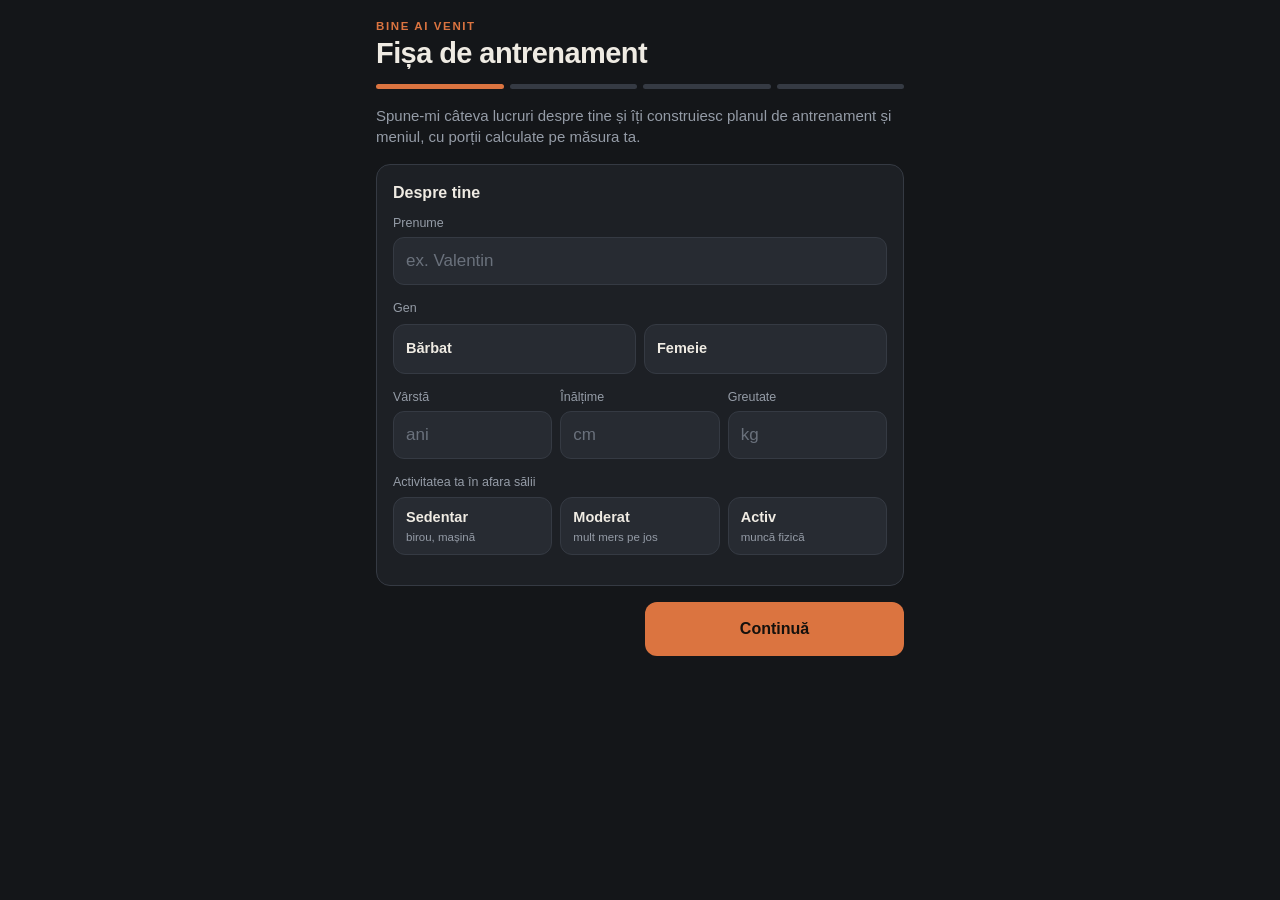
==== commit 824d7cbf: "Versiunea 2.2: siluetă realistă cu mușchii lucrați și interfață nouă - Animațiile au corp cu volum, " ====
--- a/index.html
+++ b/index.html
@@ -18,7 +18,7 @@
 :root{
   --bg:#141619; --surface:#1D2025; --surface-2:#272B32; --line:#353A43;
   --text:#EFEBE3; --muted:#959CA7; --good:#5DBB8A; --warn:#E0B552; --danger:#E0736B;
-  --accent:#DB7440; --accent-dim:#7A3F1E;
+  --accent:#DB7440; --accent-dim:#7A3F1E; --anim-eq:#454B55; --anim-pad:#3A4049; --anim-floor:#191C20; --anim-body:#E6E0D6; --anim-body2:#7D838D; --anim-hair:#2B2420; --anim-mp:var(--accent); --anim-ms:rgba(219,116,64,.45); --glow:rgba(219,116,64,.26);
   --r:14px; --tab-h:62px;
 }
 *{box-sizing:border-box;-webkit-tap-highlight-color:transparent}
@@ -96,6 +96,10 @@
 .chev{color:var(--muted);font-size:22px;transition:transform .15s}
 .ex.open .chev{transform:rotate(90deg)}
 .ex-body{padding:2px 14px 16px;border-top:1px solid var(--line)}
+.anim{position:relative;margin:12px 0 0;background:var(--surface-2);border-radius:12px;color:var(--text);overflow:hidden}
+.anim svg{display:block;width:100%;height:auto;max-height:240px}
+.anim-btn{position:absolute;right:8px;top:8px;min-height:32px;padding:0 11px;border-radius:9px;background:rgba(20,22,25,.72);border:1px solid var(--line);font-size:12.5px;font-weight:700;color:var(--muted)}
+.anim-cap{position:absolute;left:10px;top:9px;font-size:12px;font-weight:700;color:var(--accent);letter-spacing:.02em}
 .sug{font-size:13.5px;color:var(--text);background:var(--surface-2);border-radius:10px;padding:10px 12px;margin:12px 0}
 .sets{display:flex;flex-direction:column;gap:8px}
 .set{display:flex;align-items:center;gap:8px}
@@ -233,6 +237,75 @@
 
 @media (max-width:359px){.tgrid{grid-template-columns:repeat(2,1fr)}.bwrow{grid-template-columns:1fr 1fr}.bwrow .btn{grid-column:1/-1}}
 @media (prefers-reduced-motion:reduce){*{transition:none!important}}
+
+@supports (color: color-mix(in srgb, red 50%, transparent)){
+  :root{--anim-ms:color-mix(in srgb, var(--accent) 45%, transparent);--glow:color-mix(in srgb, var(--accent) 30%, transparent)}
+}
+
+/* ---------- v2.2: antrenamentul de azi ---------- */
+.hero{position:relative;border-radius:20px;padding:18px 16px 16px;margin-bottom:12px;border:1px solid var(--line);overflow:hidden;
+  background:radial-gradient(130% 95% at 100% 0%, var(--glow) 0%, transparent 62%), linear-gradient(180deg,#23272D,#1B1E23)}
+.hero-top{display:flex;justify-content:space-between;gap:12px;align-items:flex-start}
+.hero h2{font-size:27px;margin-top:5px;line-height:1.1}
+.hero .mus{margin-top:14px}
+.hero-stats{display:flex;gap:18px;margin:14px 0 6px;color:var(--muted);font-size:13px}
+.hero-stats b{color:var(--text);font-size:16px;margin-right:2px;font-variant-numeric:tabular-nums}
+.hero .btn.big{margin-top:10px;box-shadow:0 6px 18px -6px var(--glow)}
+.hero-done{display:flex;justify-content:space-between;align-items:center;gap:10px;margin-top:12px;padding:10px 10px 10px 14px;border-radius:12px;background:rgba(93,187,138,.12);color:var(--good);font-weight:700;font-size:14px}
+.pring{position:relative;width:64px;height:64px;flex:none}
+.pring svg{width:100%;height:100%;display:block}
+.pr-bg{fill:none;stroke:rgba(255,255,255,.08);stroke-width:5.5}
+.pr-fg{fill:none;stroke:var(--accent);stroke-width:5.5;stroke-linecap:round;transition:stroke-dasharray .45s ease}
+.pring span{position:absolute;inset:0;display:flex;flex-direction:column;align-items:center;justify-content:center;font-size:11.5px;color:var(--muted);line-height:1.15;text-align:center}
+.pring em{font-style:normal;white-space:nowrap}
+.pring b{font-size:17px;color:var(--text)}
+.pring small{font-size:10.5px}
+.sec{font-size:11.5px;text-transform:uppercase;letter-spacing:.12em;color:var(--muted);margin:22px 2px 10px;font-weight:700}
+.week{padding:13px 16px}
+
+/* grupe musculare */
+.mus{display:flex;flex-wrap:wrap;gap:6px}
+.mu{font-size:12px;font-weight:700;padding:6px 10px;border-radius:999px;line-height:1;white-space:nowrap}
+.mu.p{background:var(--accent);color:#17120E}
+.mu.s{background:var(--anim-ms);color:var(--text)}
+
+/* rândul exercițiului */
+.ex-head{gap:12px;padding:10px 12px}
+.anim-thumb{width:62px;height:50px;border-radius:11px;background:var(--surface-2);flex:none;overflow:hidden;display:block}
+.anim-thumb svg{width:100%;height:100%;display:block}
+.ex-txt small.tgt{color:var(--text);opacity:.8;font-weight:600}
+.ex .ring{width:40px;height:40px;font-size:12px;border-width:2.5px}
+.ex.complete .anim-thumb{box-shadow:inset 0 0 0 2px var(--good)}
+.anim{margin-top:12px}
+.anim .mus{position:relative;padding:2px 10px 11px}
+.anim-btn{width:38px;min-height:34px;padding:0;font-size:12px;letter-spacing:-.05em}
+
+/* nutriție */
+.nut{display:flex;gap:16px;align-items:center}
+.kring{position:relative;width:122px;height:122px;flex:none}
+.kring svg{width:100%;height:100%;display:block}
+.kr-bg{fill:none;stroke:var(--surface-2);stroke-width:9}
+.kr-fg{fill:none;stroke:var(--accent);stroke-width:9;stroke-linecap:round;transition:stroke-dasharray .45s ease}
+.kring div{position:absolute;inset:0;display:flex;flex-direction:column;align-items:center;justify-content:center;text-align:center;line-height:1.15}
+.kring b{font-size:22px;font-weight:800;font-variant-numeric:tabular-nums}
+.kring span{font-size:11.5px;color:var(--muted)}
+.kring small{font-size:11px}
+.macros{flex:1;min-width:0}
+.macros .bar{margin-bottom:10px}
+.macros .bar:last-child{margin-bottom:0}
+.macros .bar-l{font-size:12.5px}
+.macros .bar-l b{font-size:14px}
+.track i.mp{background:var(--good)} .track i.mc{background:#6FA8E6} .track i.mf{background:var(--warn)}
+.fine.pad0{margin:-2px 4px 14px}
+
+/* onboarding pe pași */
+.steps{display:flex;gap:6px;margin:0 0 16px}
+.steps span{flex:1;height:5px;border-radius:3px;background:var(--line);transition:background .3s}
+.steps span.on{background:var(--accent)} .steps span.done{background:var(--accent-dim)}
+.row2.wiz{margin-top:16px}
+.row2.wiz .btn{min-height:54px;font-size:16px}
+
+@media (max-width:359px){.nut{flex-direction:column;align-items:stretch}.kring{margin:0 auto}.hero-stats{gap:12px}}
 
 </style>
 </head>
@@ -854,10 +927,414 @@
 
 if (typeof module !== 'undefined') module.exports = {targets, program, planDay, solveMeal, suggest, qtyText, mealCount, ymd, mondayOf, repRange};
 
+/* ============ ANIMAȚII: siluetă SVG pentru fiecare exercițiu ============
+   Vedere laterală, silueta privește spre dreapta. Unghiuri în grade, în coordonate SVG:
+   0 = înainte (dreapta), 90 = în jos, -90 = în sus, 180 = înapoi.
+   Fiecare exercițiu are două poziții (A = start, B = capătul mișcării); animația merge A → B → A. */
+const ANIM = (() => {
+  const L = {t: 29, ua: 16, fa: 15.5, th: 23, sh: 23, ft: 7, nk: 4, hr: 5.5};
+  const R = Math.PI / 180;
+  const V = (a, l) => [Math.cos(a * R) * l, Math.sin(a * R) * l];
+  const P_ = (p, q) => [p[0] + q[0], p[1] + q[1]];
+  const ST = {ank: [80, 99], th: 90, sh: 90, t: -90};
+  const VB = '0 -14 160 118';
+
+  /* b = comun ambelor poziții; pr = aparate și greutăți */
+  const D = {
+    bench: {b: {hip: [96, 72], t: 180, foot: [121, 99], us: 0.65}, A: {hand: [70, 46]}, B: {hand: [72, 64]},
+      pr: [['bench', 50, 77, 112, 77], ['plate', 'hand', 9]]},
+    dbbench: {b: {hip: [96, 72], t: 180, foot: [121, 99], us: 0.65}, A: {hand: [70, 46]}, B: {hand: [74, 66]},
+      pr: [['bench', 50, 77, 112, 77], ['db', 'hand']]},
+    chestpress: {b: {hip: [68, 78], t: -98, hd: -92, foot: [92, 99]}, A: {hand: [94, 51]}, B: {hand: [76, 49]},
+      pr: [['seat', 58, 82, 82, 82], ['seat', 61, 80, 55, 40], ['line', 70, 84, 70, 100, 2.5], ['lever', 100, 6, 'hand'], ['grip', 'hand']]},
+    incline: {b: {hip: [92, 74], t: -140, hd: -128, foot: [119, 99], us: 0.65}, A: {hand: [73, 29]}, B: {hand: [77, 48]},
+      pr: [['seat', 86, 79, 106, 79], ['seat', 89, 77, 62, 54], ['line', 96, 81, 96, 100, 2.5], ['db', 'hand']]},
+    pushup: {mir: true, b: {hand: [55, 99], us: 0.85}, A: {hip: [77.6, 79.7], t: 203, th: 20, sh: 20, ft: 60}, B: {hip: [79.7, 89], t: 186, th: 8.5, sh: 8.5, ft: 55}, eb: -1,
+      pr: []},
+    flye: {b: {hip: [68, 78], t: -98, hd: -92, foot: [92, 99]}, A: {hand: [57, 52]}, B: {hand: [91, 52]},
+      pr: [['seat', 58, 82, 82, 82], ['seat', 61, 80, 55, 40], ['line', 70, 84, 70, 100, 2.5], ['grip', 'hand']]},
+    latpull: {b: {hip: [72, 76], t: -100, hd: -95, th: -2, sh: 90, us: 0.7}, A: {hand: [73, 22]}, B: {hand: [76, 44]},
+      pr: [['seat', 58, 80, 86, 80], ['line', 72, 82, 72, 100, 2.5], ['pad', 'knee', 4, 0, -6], ['cable', 76, -12, 'hand'], ['grip', 'hand']]},
+    asstpull: {b: {hand: [86, 14], th: 30, sh: 160, ft: 170}, A: {hip: [81, 73.5], t: -92}, B: {hip: [80, 46], t: -92},
+      pr: [['line', 72, 14, 98, 14, 3], ['line', 98, 14, 98, 100, 2.5], ['seat', 'knee', 0]]},
+    crow: {b: {hip: [60, 86], foot: [100, 82], ft: -80}, A: {t: -70, hand: [99, 64]}, B: {t: -98, hand: [67, 72]},
+      pr: [['seat', 38, 91, 76, 91], ['line', 104, 70, 104, 98, 3], ['cable', 128, 80, 'hand'], ['grip', 'hand']]},
+    dbrow: {b: {hip: [62, 54], t: -4, hd: 10, th: 90, sh: 180, ft: 90, foot2: [50, 99], hand2: [99, 76]}, A: {hand: [92, 83]}, B: {hand: [74, 62]},
+      pr: [['bench', 36, 79, 104, 79], ['db', 'hand']]},
+    brow: {b: {ank: [80, 99], th: 60, sh: 100, t: -40, hd: -15}, A: {hand: [95, 69]}, B: {hand: [80, 53]},
+      pr: [['plate', 'hand', 9]]},
+    facepull: {b: Object.assign({}, ST, {t: -95, eb: -1}), A: {hand: [106, 26]}, B: {hand: [88, 13]},
+      pr: [['line', 142, 0, 142, 100, 3], ['cable', 140, 20, 'hand'], ['grip', 'hand']]},
+    ohp: {b: Object.assign({}, ST, {us: 0.65}), A: {hand: [85, 17]}, B: {hand: [81, -2]}, pr: [['plate', 'hand', 9]]},
+    dbshoulder: {b: {hip: [72, 74], t: -92, foot: [96, 99], us: 0.65}, A: {hand: [77, 38]}, B: {hand: [74, 18]},
+      pr: [['seat', 60, 78, 88, 78], ['seat', 64, 76, 60, 30], ['line', 74, 80, 74, 100, 2.5], ['db', 'hand']]},
+    latraise: {front: true, b: {hy: 53, sy: 24, kx: 6, ky: 76, fx: 7, fy: 99, ef: 8}, A: {aa: 8, ef: 0}, B: {aa: 86},
+      pr: [['db2']]},
+    bicep: {b: Object.assign({}, ST, {ua: 92}), A: {fa: 92}, B: {fa: -75}, pr: [['db', 'hand']]},
+    hammer: {b: Object.assign({}, ST, {ua: 92}), A: {fa: 92}, B: {fa: -75}, pr: [['dbv', 'hand']]},
+    tricep: {b: Object.assign({}, ST, {t: -82, ua: 100}), A: {fa: -5}, B: {fa: 92},
+      pr: [['line', 108, -14, 108, 100, 3], ['cable', 106, -10, 'hand'], ['grip', 'hand']]},
+    ohtri: {b: {hip: [80, 54], t: -66, hd: -70, foot: [98, 99], foot2: [58, 95], ft2: 40, ua: -78}, A: {fa: 150}, B: {fa: 282},
+      pr: [['line', 26, 0, 26, 100, 3], ['cable', 30, 92, 'hand'], ['grip', 'hand']]},
+    squat: {b: {ank: [80, 99], hr: [1, 1], eb: 1}, A: {th: 90, sh: 90, t: -90, hd: -90}, B: {th: 15, sh: 115, t: -50, hd: -70},
+      pr: [['line', 104, 8, 104, 100, 2], ['plate', 'sh', 10, -2, -1]]},
+    goblet: {b: {ank: [80, 99], hr: [8, 9], eb: 1}, A: {th: 90, sh: 90, t: -90, hd: -90}, B: {th: 12, sh: 112, t: -62, hd: -78},
+      pr: [['db', 'hand', 4.5]]},
+    legpress: {b: {hip: [62, 86], t: -132, hd: -115, kb: -1, hand: [68, 86]}, A: {foot: [99, 59], ft: -40}, B: {foot: [84, 72], ft: -45},
+      pr: [['seat', 66, 91, 40, 61], ['line', 70, 98, 130, 42, 2], ['platform', 'ank', 47, 22, 2, 2]]},
+    rdl: {b: {ank: [80, 99], hr: [0, 31]}, A: {th: 90, sh: 92, t: -90, hd: -90}, B: {th: 45, sh: 95, t: -20, hd: -5},
+      pr: [['plate', 'hand', 10]]},
+    deadlift: {b: {ank: [80, 99], hr: [0, 31]}, A: {th: 30, sh: 112, t: -25, hd: -10}, B: {th: 90, sh: 90, t: -90, hd: -90},
+      pr: [['plate', 'hand', 11]]},
+    hipthrust: {b: {foot: [104, 99], hh: [-2, -3], eb: -1}, A: {hip: [80.2, 90.6], t: 220, hd: 230}, B: {hip: [87, 72], t: 180, hd: 205},
+      pr: [['bench', 28, 78, 60, 78], ['plate', 'hip', 10, 0, -6]]},
+    glutebridge: {b: {foot: [96, 99], hand: [79, 98.5]}, A: {hip: [79, 94], t: 180}, B: {hip: [76.3, 81.7], t: 155},
+      pr: [['mat', 30, 101, 110, 101]]},
+    bulgarian: {b: {foot: [98, 99], foot2: [56, 73], ft2: 170, hr: [0, 31]}, A: {hip: [77, 52], t: -86}, B: {hip: [75, 70], t: -78},
+      pr: [['bench', 34, 78, 62, 78], ['db', 'hand']]},
+    lunge: {b: {foot: [100, 99], foot2: [56, 94], ft2: 40, hr: [0, 31]}, A: {hip: [78, 54], t: -90}, B: {hip: [77, 72], t: -86},
+      pr: [['db', 'hand']]},
+    stepup: {b: {foot: [102, 79], hr: [0, 31]}, A: {hip: [86, 58], t: -76, foot2: [68, 99]}, B: {hip: [99, 33], t: -90, foot2: [95, 79]},
+      pr: [['box', 88, 80, 44, 20], ['db', 'hand']]},
+    legext: {b: {hip: [64, 74], t: -96, th: 0, hh: [6, 5]}, A: {sh: 92, ft: 0}, B: {sh: -4, ft: -80},
+      pr: [['seat', 52, 79, 88, 79], ['seat', 55, 77, 51, 40], ['line', 62, 81, 62, 100, 2.5], ['pad', 'ank', 3.6, 3, -1]]},
+    legcurl: {b: {hip: [52, 74], t: -96, th: 0, hh: [7, 5]}, A: {sh: -2, ft: -80}, B: {sh: 112, ft: 10},
+      pr: [['seat', 40, 79, 76, 79], ['seat', 43, 77, 39, 40], ['line', 52, 81, 52, 100, 2.5], ['pad', 'knee', 4, -3, -7], ['pad', 'ank', 3.6, 0, 4.5]]},
+    kickback: {b: {hip: [72, 56], t: -38, hd: -25, foot2: [72, 99], hand: [106, 48]}, A: {th: 115, sh: 75, ft: 0}, B: {th: 165, sh: 172, ft: 80},
+      pr: [['line', 110, 30, 110, 100, 3], ['line', 104, 48, 110, 48, 3], ['cable', 112, 97, 'ank'], ['grip', 'ank']]},
+    abduction: {front: true, b: {hy: 64, sy: 34, ky: 70, fy: 95, aa: 12, ef: 0}, A: {kx: 7, fx: 7}, B: {kx: 21, fx: 17},
+      pr: [['box', 60, 66, 40, 7], ['kpad']]},
+    backext: {b: {hip: [82, 58], th: 136, sh: 136, ft: 226, hc: [0, 0]}, A: {t: 78}, B: {t: -44},
+      pr: [['line', 40, 99, 88, 62, 3], ['pad', 'hip', 4.5, 3, 3], ['pad', 'ank', 3.2, 2, 3.5]]},
+    calf: {b: {th: 90, sh: 90, t: -90, hr: [3, 31]}, A: {ank: [80, 95], ft: -23}, B: {ank: [83.5, 85.7], ft: 60},
+      pr: [['box', 85, 92, 42, 8]]},
+    plank: {hold: true, mir: true, b: {t: 192, th: 11, sh: 11, ft: 85, ua: 90, fa: 0}, A: {hip: [80.5, 85.5]}, B: {hip: [80.5, 86.3]},
+      pr: [['mat', 40, 101, 132, 101]]},
+    legraise: {b: {hand: [82, -12]}, A: {hip: [82, 50], t: -90, th: 90, sh: 90}, B: {hip: [86, 46], t: -98, th: -6, sh: -6},
+      pr: [['line', 70, -12, 96, -12, 3], ['line', 96, -12, 96, 100, 2.5]]},
+    cablecrunch: {b: {hip: [74, 74], th: 90, sh: 180, ft: 90, hx: [3, 2]}, A: {t: -82, hd: -80}, B: {t: 8, hd: 70},
+      pr: [['line', 102, -14, 102, 100, 3], ['cable', 100, -10, 'hand'], ['grip', 'hand']]}
+  };
+
+  function ik(r, tg, l1, l2, s) {
+    const dx = tg[0] - r[0], dy = tg[1] - r[1], d = Math.hypot(dx, dy), a = Math.atan2(dy, dx);
+    const dc = Math.min(l1 + l2 - 0.01, Math.max(Math.abs(l1 - l2) + 0.01, d));
+    const al = Math.acos(Math.max(-1, Math.min(1, (l1 * l1 + dc * dc - l2 * l2) / (2 * l1 * dc))));
+    const ja = a + s * al, j = [r[0] + Math.cos(ja) * l1, r[1] + Math.sin(ja) * l1];
+    const ea = Math.atan2(tg[1] - j[1], tg[0] - j[0]);
+    return [j, [j[0] + Math.cos(ea) * l2, j[1] + Math.sin(ea) * l2]];
+  }
+  const lerp = (a, b, s) => Array.isArray(a) ? a.map((x, i) => x + (b[i] - x) * s) : typeof a === 'number' ? a + (b - a) * s : (s < 0.5 ? a : b);
+  function pose(def, s) {
+    const A = Object.assign({}, def.b, def.A), B = Object.assign({}, def.b, def.B), o = {};
+    for (const k in A) o[k] = k in B ? lerp(A[k], B[k], s) : A[k];
+    ['eb', 'kb'].forEach(k => { if (def[k] != null && o[k] == null) o[k] = def[k]; });
+    return o;
+  }
+
+  /* ---------- vedere laterală ---------- */
+  function solve(P) {
+    let hip;
+    if (P.ank) { const knee = P_(P.ank, V(P.sh + 180, L.sh)); hip = P_(knee, V(P.th + 180, L.th)); } else hip = P.hip;
+    const sh = P_(hip, V(P.t, L.t)), head = P_(sh, V(P.hd != null ? P.hd : P.t, L.nk + L.hr));
+    const s = {hip, sh, head, chest: P_(hip, V(P.t, L.t * 0.72))};
+    const leg = (f, th, shA, kb, ft) => {
+      let k, a;
+      if (f) [k, a] = ik(hip, f, L.th, L.sh, kb); else { k = P_(hip, V(th, L.th)); a = P_(k, V(shA, L.sh)); }
+      return [hip, k, a, P_(a, V(ft, L.ft))];
+    };
+    s.leg1 = P.ank ? leg(null, P.th, P.sh, 0, P.ft || 0) : leg(P.foot, P.th, P.sh, P.kb != null ? P.kb : -1, P.ft || 0);
+    s.leg2 = (P.foot2 || P.th2 != null) ? leg(P.foot2, P.th2 != null ? P.th2 : P.th, P.sh2 != null ? P.sh2 : P.sh, P.kb2 != null ? P.kb2 : -1, P.ft2 != null ? P.ft2 : (P.ft || 0)) : null;
+    const tgt = x => P['hand' + x] || (P['hr' + x] && P_(sh, P['hr' + x])) || (P['hh' + x] && P_(hip, P['hh' + x])) || (P['hc' + x] && P_(s.chest, P['hc' + x])) || (P['hx' + x] && P_(head, P['hx' + x]));
+    const arm = x => {
+      const t = tgt(x);
+      const ua = L.ua * (P.us || 1);
+      if (t) { const r = ik(sh, t, ua, L.fa, P['eb' + x] != null ? P['eb' + x] : P.eb != null ? P.eb : 1); return [sh, r[0], r[1]]; }
+      const e = P_(sh, V(P['ua' + x], ua)); return [sh, e, P_(e, V(P['fa' + x], L.fa))];
+    };
+    s.arm1 = arm('');
+    s.arm2 = ['hand2', 'hr2', 'hh2', 'hc2', 'hx2', 'ua2'].some(k => k in P) ? arm('2') : null;
+    return s;
+  }
+
+  const f1 = n => (Math.round(n * 10) / 10).toString();
+  const pts = a => a.map(p => f1(p[0]) + ',' + f1(p[1])).join(' ');
+  const line = (a, w, st, op) => '<polyline points="' + pts(a) + '" fill="none" stroke="' + (st || 'currentColor') + '" stroke-width="' + w + '" stroke-linecap="round" stroke-linejoin="round"' + (op ? ' opacity="' + op + '"' : '') + '/>';
+  const circ = (c, r, fill, st, sw, op) => '<circle cx="' + f1(c[0]) + '" cy="' + f1(c[1]) + '" r="' + r + '" fill="' + fill + '"' + (st ? ' stroke="' + st + '" stroke-width="' + sw + '"' : '') + (op != null ? ' opacity="' + op + '"' : '') + '/>';
+  const poly = (a, fill, op) => '<polygon points="' + pts(a) + '" fill="' + fill + '" stroke="' + fill + '" stroke-width="0.8" stroke-linejoin="round"' + (op != null ? ' opacity="' + op + '"' : '') + '/>';
+  const EQ = 'var(--anim-eq)', PAD = 'var(--anim-pad)', WT = 'var(--accent)', WTD = 'var(--accent-dim)';
+  const SKIN = 'var(--anim-body)', SKIN2 = 'var(--anim-body2)', HAIR = 'var(--anim-hair)', MP = 'var(--anim-mp)', MS = 'var(--anim-ms)';
+  const GROUND = '<rect x="-60" y="100.6" width="280" height="30" fill="var(--anim-floor)"/><line x1="-60" y1="100.6" x2="220" y2="100.6" stroke="' + EQ + '" stroke-width="1"/>';
+
+  /* ---------- grupe musculare: p = principale, s = secundare ---------- */
+  const MN = {chest: 'Piept', abs: 'Abdomen', back: 'Spate', traps: 'Trapez', lowerback: 'Zona lombară', glutes: 'Fesieri', gmed: 'Fesier lateral',
+    shoulders: 'Umeri', reardelt: 'Umeri (spate)', biceps: 'Biceps', triceps: 'Triceps', forearms: 'Antebrațe', quads: 'Cvadriceps',
+    hamstrings: 'Ischiogambieri', calves: 'Gambe', hipflex: 'Flexorii șoldului'};
+  const MUS = {
+    bench: 'chest|triceps shoulders', dbbench: 'chest|triceps shoulders', chestpress: 'chest|triceps shoulders', incline: 'chest shoulders|triceps',
+    pushup: 'chest|triceps shoulders abs', flye: 'chest|shoulders', latpull: 'back|biceps reardelt', asstpull: 'back|biceps reardelt',
+    crow: 'back|biceps reardelt traps', dbrow: 'back|biceps reardelt', brow: 'back|biceps reardelt lowerback', facepull: 'reardelt traps|back',
+    ohp: 'shoulders|triceps traps abs', dbshoulder: 'shoulders|triceps', latraise: 'shoulders|traps', bicep: 'biceps|forearms', hammer: 'biceps forearms|',
+    tricep: 'triceps|', ohtri: 'triceps|', squat: 'quads glutes|hamstrings lowerback abs', goblet: 'quads glutes|abs', legpress: 'quads glutes|hamstrings',
+    rdl: 'hamstrings glutes|lowerback', deadlift: 'glutes hamstrings lowerback|quads back traps', hipthrust: 'glutes|hamstrings', glutebridge: 'glutes|hamstrings',
+    bulgarian: 'quads glutes|hamstrings', lunge: 'quads glutes|hamstrings calves', stepup: 'glutes quads|hamstrings', legext: 'quads|', legcurl: 'hamstrings|calves',
+    kickback: 'glutes|hamstrings', abduction: 'gmed|glutes', backext: 'lowerback glutes|hamstrings', calf: 'calves|', plank: 'abs|shoulders glutes',
+    legraise: 'abs|hipflex', cablecrunch: 'abs|'
+  };
+  const ONE = {dbrow: 'arm', kickback: 'leg', stepup: 'leg', bulgarian: 'leg'};
+  function muscles(id) { const m = (MUS[id] || '|').split('|'); return {p: m[0].split(' ').filter(Boolean), s: (m[1] || '').split(' ').filter(Boolean)}; }
+
+  /* profilul fiecărui segment: [poziția pe segment, grosime în față, grosime în spate] */
+  const PR = {
+    torso: [[0, 4.6, 6.6], [0.14, 5, 6.2], [0.42, 4.5, 4.6], [0.72, 6.2, 5.6], [0.9, 5.6, 5.4], [1, 4.4, 4.4]],
+    thigh: [[0, 5.4, 5.8], [0.3, 5.3, 5], [0.75, 4.2, 4], [1, 3.4, 3.4]],
+    shin: [[0, 3.3, 3.4], [0.28, 2.9, 4.4], [0.62, 2.4, 2.9], [1, 2, 2.1]],
+    uarm: [[0, 3.9, 3.9], [0.45, 3.5, 3.6], [1, 2.6, 2.6]],
+    farm: [[0, 2.7, 2.7], [0.3, 2.9, 2.7], [1, 1.9, 1.9]],
+    neck: [[0, 2.7, 2.7], [1, 2.3, 2.3]],
+    foot: [[0, 2.5, 1.8], [0.35, 2.1, 1.5], [1, 1.1, 1]]
+  };
+  /* "în față" = partea anterioară a corpului; trunchiul e orientat invers față de membre */
+  let MIR = 1;
+  function fr(p, q, sg) { const d = [q[0] - p[0], q[1] - p[1]], l = Math.hypot(d[0], d[1]) || 1, u = [d[0] / l, d[1] / l]; sg *= MIR; return {p, u, l, n: [sg * u[1], -sg * u[0]]}; }
+  const at = (F, t, o) => [F.p[0] + F.u[0] * F.l * t + F.n[0] * o, F.p[1] + F.u[1] * F.l * t + F.n[1] * o];
+  function rad(pr, t, side) {
+    for (let i = 1; i < pr.length; i++) if (t <= pr[i][0]) { const a = pr[i - 1], b = pr[i], k = (t - a[0]) / ((b[0] - a[0]) || 1); return a[side] + (b[side] - a[side]) * k; }
+    return pr[pr.length - 1][side];
+  }
+  function shape(F, pr) {
+    const A = [], B = [];
+    for (let i = 0; i <= 12; i++) { const t = i / 12; A.push(at(F, t, rad(pr, t, 1))); B.push(at(F, t, -rad(pr, t, 2))); }
+    return A.concat(B.reverse());
+  }
+  function belly(F, pr, side, t0, t1, depth) {
+    const A = [], B = [], sg = side === 1 ? 1 : -1;
+    for (let i = 0; i <= 10; i++) {
+      const t = t0 + (t1 - t0) * i / 10, r = rad(pr, t, side) - 0.25, k = Math.sin(Math.PI * i / 10);
+      A.push(at(F, t, sg * r)); B.push(at(F, t, sg * (r - r * depth * k)));
+    }
+    return A.concat(B.reverse());
+  }
+  const MDEF = {
+    chest: [['torso', 1, 0.46, 1, 1]], abs: [['torso', 1, 0.08, 0.56, 0.7]], back: [['torso', 2, 0.36, 0.95, 0.9]],
+    traps: [['torso', 2, 0.84, 1, 0.9], ['neck', 2, 0, 0.95, 0.85]], lowerback: [['torso', 2, 0.1, 0.44, 0.65]],
+    shoulders: [], reardelt: [['uarm', 2, 0, 0.42, 0.95]],
+    biceps: [['uarm', 1, 0.3, 0.92, 0.85]], triceps: [['uarm', 2, 0.28, 0.94, 0.85]], forearms: [['farm', 1, 0.05, 0.62, 0.8], ['farm', 2, 0.05, 0.62, 0.8]],
+    quads: [['thigh', 1, 0.08, 0.93, 0.85]], hamstrings: [['thigh', 2, 0.26, 0.92, 0.85]], calves: [['shin', 2, 0.06, 0.62, 0.85]], hipflex: [['thigh', 1, 0, 0.32, 0.8]]
+  };
+
+  /* un membru (braț sau picior) desenat cu volum și cu mușchii lui */
+  function limbSide(pts3, kind, mus, far) {
+    const body = far ? SKIN2 : SKIN, op = far ? 0.55 : 1;
+    let h = '';
+    if (kind === 'leg') {
+      const T = fr(pts3[0], pts3[1], 1), S = fr(pts3[1], pts3[2], 1), fd = [pts3[3][0] - pts3[2][0], pts3[3][1] - pts3[2][1]], fl = Math.hypot(fd[0], fd[1]) || 1;
+      const heel = [pts3[2][0] - fd[0] / fl * 2, pts3[2][1] - fd[1] / fl * 2], toe = [pts3[3][0] + fd[0] / fl * 0.8, pts3[3][1] + fd[1] / fl * 0.8];
+      h += poly(shape(fr(heel, toe, 1), PR.foot), body) + poly(shape(S, PR.shin), body) + circ(pts3[1], 3.6, body) + poly(shape(T, PR.thigh), body);
+      ['quads', 'hamstrings', 'calves', 'hipflex'].forEach(m => { const c = mus.p.includes(m) ? MP : mus.s.includes(m) ? MS : null; if (c) MDEF[m].forEach(d => { h += poly(belly(d[0] === 'thigh' ? T : S, PR[d[0]], d[1], d[2], d[3], d[4]), c, op); }); });
+    } else {
+      const U = fr(pts3[0], pts3[1], 1), F = fr(pts3[1], pts3[2], 1);
+      h += poly(shape(F, PR.farm), body) + circ(pts3[1], 2.6, body) + poly(shape(U, PR.uarm), body) + circ(pts3[0], 4.2, body);
+      const hd = [pts3[2][0] + F.u[0] * 1.6, pts3[2][1] + F.u[1] * 1.6]; h += circ(hd, 2.3, body);
+      const dc = mus.p.includes('shoulders') ? MP : mus.s.includes('shoulders') ? MS : null;
+      if (dc) { const A = [], B = []; for (let i = 0; i <= 8; i++) { const t = 0.42 * i / 8, k = 1 - Math.pow(i / 8, 2) * 0.75; A.push(at(U, t, (rad(PR.uarm, t, 1) - 0.2) * k)); B.push(at(U, t, -(rad(PR.uarm, t, 2) - 0.2) * k)); }
+        h += circ(pts3[0], 3.9, dc, null, 0, op) + poly(A.concat(B.reverse()), dc, op); }
+      ['reardelt', 'biceps', 'triceps', 'forearms'].forEach(m => { const c = mus.p.includes(m) ? MP : mus.s.includes(m) ? MS : null; if (c) MDEF[m].forEach(d => { h += poly(belly(d[0] === 'uarm' ? U : F, PR[d[0]], d[1], d[2], d[3], d[4]), c, op); }); });
+    }
+    return h;
+  }
+
+  function ref(s, r) {
+    return ({hand: s.arm1[2], hand2: (s.arm2 || s.arm1)[2], elbow: s.arm1[1], sh: s.sh, hip: s.hip, head: s.head, chest: s.chest,
+      knee: s.leg1[1], ank: s.leg1[2], toe: s.leg1[3], knee2: (s.leg2 || s.leg1)[1], ank2: (s.leg2 || s.leg1)[2]})[r];
+  }
+  function plate(q, r) { return circ(q, r, WTD, WT, 1.5, 0.95) + circ(q, r * 0.62, 'none', WT, 0.7, 0.55) + circ(q, 2.4, 'var(--anim-floor)', WT, 1.1) ; }
+  function props(def, s, layer) {
+    let h = '';
+    (def.pr || []).forEach(p => {
+      const k = p[0];
+      if (layer === 'back') {
+        if (k === 'bench') h += line([[p[1] + 4, p[2] + 2], [p[1] + 4, 100.6]], 2.4, EQ) + line([[p[3] - 4, p[4] + 2], [p[3] - 4, 100.6]], 2.4, EQ) + line([[p[1], p[2]], [p[3], p[4]]], 5.5, PAD);
+        else if (k === 'seat' && typeof p[1] === 'number') h += line([[p[1], p[2]], [p[3], p[4]]], 5.5, PAD);
+        else if (k === 'seat') { const c = ref(s, p[1]); h += line([[c[0] - 7, c[1] + 4.5], [c[0] + 7, c[1] + 4.5]], 5.5, PAD); }
+        else if (k === 'mat') h += line([[p[1], p[2]], [p[3], p[4]]], 2.6, PAD);
+        else if (k === 'line') h += line([[p[1], p[2]], [p[3], p[4]]], p[5] || 2.5, EQ);
+        else if (k === 'box') h += '<rect x="' + p[1] + '" y="' + p[2] + '" width="' + p[3] + '" height="' + p[4] + '" rx="2" fill="' + PAD + '"/>';
+        else if (k === 'cable') { const c = ref(s, p[3]); h += line([[p[1], p[2]], c], 0.9, EQ) + circ([p[1], p[2]], 2.6, 'var(--anim-floor)', EQ, 1.4); }
+        else if (k === 'lever') { const c = ref(s, p[3]); h += line([[p[1], p[2]], c], 3.4, EQ) + circ([p[1], p[2]], 2.8, EQ); }
+        else if (k === 'pad') { const c = ref(s, p[1]); h += circ([c[0] + (p[3] || 0), c[1] + (p[4] || 0)], p[2], PAD); }
+      } else if (layer === 'weight') {
+        if (k === 'plate') { const c = ref(s, p[1]); h += plate([c[0] + (p[3] || 0), c[1] + (p[4] || 0)], p[2]); }
+        else if (k === 'platform') { const c = ref(s, p[1]), q = [c[0] + (p[4] || 0), c[1] + (p[5] || 0)], d = V(p[2], p[3] / 2); h += line([[q[0] - d[0], q[1] - d[1]], [q[0] + d[0], q[1] + d[1]]], 4, WT); }
+      } else {
+        if (k === 'db') { const c = ref(s, p[1]), r = p[2] || 3.8; h += circ(c, r, WT) + circ(c, r * 0.42, WTD); }
+        else if (k === 'dbv') { const c = ref(s, p[1]); h += '<rect x="' + f1(c[0] - 2.4) + '" y="' + f1(c[1] - 6) + '" width="4.8" height="12" rx="2" fill="' + WT + '"/>'; }
+        else if (k === 'grip') { const c = ref(s, p[1]); h += circ(c, 2.3, WT); }
+      }
+    });
+    return h;
+  }
+  function head(c, dirDeg, front) {
+    if (front) return circ([c[0], c[1] - 1.1], 5.9, HAIR) + circ([c[0], c[1] + 0.4], 5.3, SKIN) + circ([c[0] - 2, c[1] + 0.2], 0.65, HAIR) + circ([c[0] + 2, c[1] + 0.2], 0.65, HAIR);
+    const u = V(dirDeg, 1), n = [-u[1] * MIR, u[0] * MIR];
+    const hc = [c[0] + u[0] * 0.9 - n[0] * 1.2, c[1] + u[1] * 0.9 - n[1] * 1.2];
+    return circ(hc, 5.8, HAIR) + circ([c[0] + n[0] * 0.3, c[1] + n[1] * 0.3], 5.4, SKIN) +
+      circ([c[0] + n[0] * 5.3 - u[0] * 0.6, c[1] + n[1] * 5.3 - u[1] * 0.6], 1.2, SKIN) + circ([c[0] + n[0] * 3 + u[0] * 0.7, c[1] + n[1] * 3 + u[1] * 0.7], 0.65, HAIR);
+  }
+
+  function sideSVG(def, s, id) {
+    MIR = def.mir ? -1 : 1;
+    const mus = muscles(id), none = {p: [], s: []}, one = ONE[id];
+    const T = fr(s.hip, s.sh, -1), hdDeg = Math.atan2(s.head[1] - s.sh[1], s.head[0] - s.sh[0]) / R;
+    const NK = fr(s.sh, [s.sh[0] + Math.cos(hdDeg * R) * (L.nk + 1.5), s.sh[1] + Math.sin(hdDeg * R) * (L.nk + 1.5)], -1);
+    const d = [-1.4, -1];
+    const offL = a => a.map(p => [p[0] + d[0], p[1] + d[1]]);
+    let h = '<g class="fig">';
+    const lowY = Math.max(s.leg1[2][1], s.leg1[3][1], (s.leg2 || s.leg1)[2][1]);
+    if (lowY > 92) h += '<ellipse cx="' + f1((s.leg1[2][0] + (s.leg2 || s.leg1)[2][0] + s.hip[0]) / 3) + '" cy="101.2" rx="20" ry="1.8" fill="#000" opacity=".28"/>';
+    h += props(def, s, 'back');
+    h += limbSide(s.leg2 || offL(s.leg1), 'leg', one === 'leg' ? none : mus, true);
+    h += limbSide(s.arm2 || offL(s.arm1), 'arm', one === 'arm' ? none : mus, true);
+    h += props(def, s, 'weight');
+    /* trunchi, fesieri, gât, cap */
+    h += poly(shape(T, PR.torso), SKIN) + circ(s.hip, 5.6, SKIN) + poly(shape(NK, PR.neck), SKIN);
+    ['chest', 'abs', 'back', 'lowerback', 'traps'].forEach(m => { const c = mus.p.includes(m) ? MP : mus.s.includes(m) ? MS : null; if (c) MDEF[m].forEach(q => { h += poly(belly(q[0] === 'neck' ? NK : T, PR[q[0]], q[1], q[2], q[3], q[4]), c); }); });
+    const gc = mus.p.includes('glutes') ? MP : mus.s.includes('glutes') ? MS : null;
+    h += limbSide(s.leg1, 'leg', mus, false);
+    if (gc) {
+      const TH = fr(s.leg1[0], s.leg1[1], 1), o = [], inner = [];
+      for (let i = 0; i <= 6; i++) { const t = 0.24 - 0.24 * i / 6; o.push(at(T, t, -(rad(PR.torso, t, 2) - 0.3))); }
+      for (let i = 0; i <= 6; i++) { const t = 0.34 * i / 6; o.push(at(TH, t, -(rad(PR.thigh, t, 2) - 0.3))); }
+      inner.push(at(TH, 0.3, -1.4), [s.hip[0], s.hip[1]], at(T, 0.2, -1.6));
+      h += poly(o.concat(inner), gc);
+    }
+    h += head(s.head, hdDeg, false);
+    h += limbSide(s.arm1, 'arm', mus, false);
+    return GROUND + h + props(def, s, 'front') + '</g>';
+  }
+
+  /* ---------- vedere frontală (ridicări laterale, abducții) ---------- */
+  function frontSVG(def, P, id) {
+    MIR = 1;
+    const cx = 80, mus = muscles(id), col = m => mus.p.includes(m) ? MP : mus.s.includes(m) ? MS : null;
+    let h = '<g class="fig"><ellipse cx="80" cy="101.2" rx="18" ry="1.8" fill="#000" opacity=".28"/>' + props(def, null, 'back');
+    const sy = P.sy, hy = P.hy, hands = [];
+    /* picioare */
+    [-1, 1].forEach(sg => {
+      const hip = [cx + sg * 4.6, hy + 1], knee = [cx + sg * P.kx, P.ky], ft = [cx + sg * P.fx, P.fy];
+      const T = fr(hip, knee, 1), S = fr(knee, ft, 1);
+      h += '<ellipse cx="' + f1(ft[0] + sg * 1.5) + '" cy="' + f1(ft[1] + 0.6) + '" rx="3.6" ry="1.9" fill="' + SKIN + '"/>';
+      h += poly(shape(S, PR.shin), SKIN) + circ(knee, 3.4, SKIN) + poly(shape(T, PR.thigh), SKIN);
+      const out = sg < 0 ? 1 : 2;
+      if (col('gmed')) h += poly(belly(T, PR.thigh, out, 0, 0.42, 0.9), col('gmed'));
+      if (def.pr.some(p => p[0] === 'kpad')) h += '<rect x="' + f1(knee[0] + sg * 5.5 - 2.2) + '" y="' + f1(knee[1] - 5.5) + '" width="4.4" height="11" rx="2" fill="' + WT + '"/>';
+    });
+    /* trunchi */
+    const tw = (y0, y1, k) => y0 + (y1 - y0) * k;
+    const torso = [[cx - 2.6, sy - 2], [cx - 10.6, sy + 0.4], [cx - 9.4, tw(sy, hy, 0.3)], [cx - 6.6, tw(sy, hy, 0.68)], [cx - 8.2, hy], [cx - 6, hy + 4], [cx, hy + 5.5],
+      [cx + 6, hy + 4], [cx + 8.2, hy], [cx + 6.6, tw(sy, hy, 0.68)], [cx + 9.4, tw(sy, hy, 0.3)], [cx + 10.6, sy + 0.4], [cx + 2.6, sy - 2]];
+    h += poly(torso, SKIN) + poly([[cx - 2.4, sy - 1], [cx - 2.2, sy - 5], [cx + 2.2, sy - 5], [cx + 2.4, sy - 1]], SKIN);
+    if (col('traps')) h += poly([[cx - 2.6, sy - 3.4], [cx - 9.6, sy - 0.2], [cx - 5, sy + 1.6], [cx, sy + 0.6], [cx + 5, sy + 1.6], [cx + 9.6, sy - 0.2], [cx + 2.6, sy - 3.4]], col('traps'));
+    /* brațe */
+    [-1, 1].forEach(sg => {
+      const s0 = [cx + sg * 9.6, sy + 1.2], a1 = 90 - sg * P.aa, a2 = a1 - sg * P.ef;
+      const e = P_(s0, V(a1, L.ua)), w = P_(e, V(a2, L.fa)), U = fr(s0, e, 1), F = fr(e, w, 1);
+      hands.push(P_(w, V(a2, 1.6)));
+      h += poly(shape(F, PR.farm), SKIN) + circ(e, 2.6, SKIN) + poly(shape(U, PR.uarm), SKIN) + circ(s0, 4.4, SKIN) + circ(P_(w, V(a2, 1.6)), 2.3, SKIN);
+      if (col('shoulders')) h += poly(belly(U, PR.uarm, 1, 0, 0.4, 0.95), col('shoulders')) + poly(belly(U, PR.uarm, 2, 0, 0.4, 0.95), col('shoulders')) + circ(s0, 3.6, col('shoulders'));
+    });
+    h += head([cx, sy - L.nk - L.hr - 0.6], 0, true);
+    if (def.pr.some(p => p[0] === 'db2')) hands.forEach(w => { h += circ(w, 3.8, WT) + circ(w, 1.6, WTD); });
+    return GROUND + h + '</g>';
+  }
+
+  /* p = faza ciclului (0..1): pauză scurtă în A, A→B, pauză în B, B→A */
+  function ease(p) {
+    const seg = p < 0.12 ? 0 : p < 0.5 ? (p - 0.12) / 0.38 : p < 0.62 ? 1 : 1 - (p - 0.62) / 0.38;
+    return 0.5 - 0.5 * Math.cos(Math.PI * seg);
+  }
+  function svgInner(id, p) {
+    const def = D[id]; if (!def) return '';
+    const P = pose(def, ease(p));
+    return def.front ? frontSVG(def, P, id) : sideSVG(def, solve(P), id);
+  }
+
+  /* ---------- redare în pagină ---------- */
+  const reduce = typeof matchMedia === 'function' && matchMedia('(prefers-reduced-motion: reduce)').matches;
+  let paused = reduce, frozenAt = 0.5, raf = 0, last = 0;
+  const DUR = 3600;
+  function phase(now) { return paused ? frozenAt : (now % DUR) / DUR; }
+  function frame(now) {
+    raf = 0;
+    const els = document.querySelectorAll('.anim[data-anim]');
+    if (!els.length) return;
+    if (now - last > 30) {
+      last = now;
+      const p = phase(now);
+      els.forEach(el => { const svg = el.querySelector('svg'); if (svg) svg.innerHTML = svgInner(el.dataset.anim, p); });
+    }
+    if (!paused) raf = requestAnimationFrame(frame);
+  }
+  /* cadrul se strânge pe zona în care se mișcă silueta; calculat o singură dată pe exercițiu */
+  const vbCache = {}, thumbCache = {};
+  function fit(svg, id) {
+    if (vbCache[id]) { svg.setAttribute('viewBox', vbCache[id]); return true; }
+    let x0 = 1e9, y0 = 1e9, x1 = -1e9, y1 = -1e9;
+    [0, 0.2, 0.31, 0.42, 0.5].forEach(p => {
+      svg.innerHTML = svgInner(id, p);
+      const g = svg.querySelector('g.fig'); if (!g) return;
+      const b = g.getBBox(); if (!b.width) return;
+      x0 = Math.min(x0, b.x); y0 = Math.min(y0, b.y); x1 = Math.max(x1, b.x + b.width); y1 = Math.max(y1, b.y + b.height);
+    });
+    if (!(x1 > x0)) return false;
+    const pad = 6; x0 -= pad; y0 -= pad; x1 += pad; y1 = Math.max(y1 + 2, 104);
+    let w = x1 - x0; const h = y1 - y0;
+    if (w < h * 1.3) { const nw = h * 1.3; x0 -= (nw - w) / 2; w = nw; }
+    vbCache[id] = [x0, y0, w, h].map(n => n.toFixed(1)).join(' ');
+    svg.setAttribute('viewBox', vbCache[id]);
+    return true;
+  }
+  function scan(force) {
+    document.querySelectorAll('.anim-thumb[data-thumb]').forEach(el => {
+      const svg = el.querySelector('svg'), id = el.dataset.thumb; if (!svg || svg.dataset.fit) return;
+      if (!fit(svg, id)) return;
+      svg.dataset.fit = 1;
+      svg.innerHTML = thumbCache[id] || (thumbCache[id] = svgInner(id, 0.5));
+    });
+    document.querySelectorAll('.anim[data-anim]').forEach(el => {
+      const svg = el.querySelector('svg'); if (!svg) return;
+      let f = force;
+      if (!svg.dataset.fit && fit(svg, el.dataset.anim)) { svg.dataset.fit = 1; f = true; }
+      if (f || !svg.innerHTML) svg.innerHTML = svgInner(el.dataset.anim, phase(performance.now()));
+      const b = el.querySelector('.anim-btn'); if (b) { b.textContent = paused ? '▶' : '❚❚'; b.setAttribute('aria-label', paused ? 'Pornește animația' : 'Oprește animația'); }
+    });
+    last = 0;
+    if (!raf && !paused) raf = requestAnimationFrame(frame);
+  }
+  function toggle() {
+    if (paused) paused = false; else { frozenAt = phase(performance.now()); paused = true; if (raf) { cancelAnimationFrame(raf); raf = 0; } }
+    scan(true);
+  }
+  function legend(id) {
+    const m = muscles(id);
+    return '<div class="mus">' + m.p.map(k => '<span class="mu p">' + MN[k] + '</span>').join('') + m.s.map(k => '<span class="mu s">' + MN[k] + '</span>').join('') + '</div>';
+  }
+  function html(id, name) {
+    if (!D[id]) return '';
+    return '<div class="anim" data-anim="' + id + '"><svg viewBox="' + VB + '" role="img" aria-label="Animație: ' + name.replace(/"/g, '') + '"></svg>' +
+      (D[id].hold ? '<span class="anim-cap">Menține poziția nemișcat</span>' : '') +
+      '<button class="anim-btn" data-act="animtoggle" aria-label="Oprește animația">❚❚</button>' + legend(id) + '</div>';
+  }
+  function thumb(id) { return D[id] ? '<span class="anim-thumb" data-thumb="' + id + '" aria-hidden="true"><svg viewBox="' + VB + '"></svg></span>' : ''; }
+  return {D, VB, MN, svgInner, html, thumb, scan, toggle, muscles, has: id => !!D[id]};
+})();
+
+if (typeof module !== 'undefined') module.exports = {ANIM};
+
 /* ============ APLICAȚIA: stare, ecrane, acțiuni ============ */
 
 const LS_KEY = 'fisa-antrenament.v2';
-const APP_VERSION = '2.0';
+const APP_VERSION = '2.2';
 const ACCENTS = {rust: ['#DB7440', '#7A3F1E'], teal: ['#4FB3A2', '#235B52'], violet: ['#A488E6', '#4E3C86'], rose: ['#E0708F', '#7E3550']};
 const GOALS = {masa: 'Masă musculară', ton: 'Tonifiere și formă', slab: 'Slăbire'};
 const FOCUS = {echilibrat: 'Echilibrat, tot corpul', inferior: 'Accent pe fesieri și picioare', superior: 'Accent pe partea superioară'};
@@ -941,6 +1418,7 @@
   app.innerHTML = '<header class="top"><div><div class="eyebrow">' + esc(dateTxt) + '</div><h1>' + title + '</h1></div>' +
     '<button class="avatar" data-act="profiles" aria-label="Schimbă profilul">' + esc(p.name.charAt(0).toUpperCase()) + '</button></header>' +
     (ui.tab === 'train' ? vTrain(p) : ui.tab === 'food' ? vFood(p) : ui.tab === 'prog' ? vProg(p) : vMe(p));
+  ANIM.scan();
 }
 function rerender() { const y = window.scrollY; render(); window.scrollTo(0, y); }
 
@@ -951,6 +1429,18 @@
 }
 
 /* ---------- ANTRENAMENT ---------- */
+function dayMuscles(day) {
+  const p = [], q = [];
+  day.ex.forEach(x => ANIM.muscles(x.id).p.forEach(k => { if (!p.includes(k)) p.push(k); }));
+  day.ex.forEach(x => ANIM.muscles(x.id).s.forEach(k => { if (!p.includes(k) && !q.includes(k)) q.push(k); }));
+  return {p, s: q};
+}
+function musChips(m, maxP, maxS) { return '<div class="mus">' + m.p.slice(0, maxP).map(k => '<span class="mu p">' + ANIM.MN[k] + '</span>').join('') + m.s.slice(0, maxS).map(k => '<span class="mu s">' + ANIM.MN[k] + '</span>').join('') + '</div>'; }
+function ring(done, total, label) {
+  const C = 2 * Math.PI * 22, fr = total ? clamp(done / total, 0, 1) : 0;
+  return '<div class="pring"><svg viewBox="0 0 54 54" aria-hidden="true"><circle cx="27" cy="27" r="22" class="pr-bg"/><circle cx="27" cy="27" r="22" class="pr-fg" stroke-dasharray="' + (fr * C).toFixed(1) + ' ' + C.toFixed(1) + '" transform="rotate(-90 27 27)"' + (fr ? '' : ' opacity="0"') + '/></svg><span><em><b>' + done + '</b>/' + total + '</em><small>' + label + '</small></span></div>';
+}
+function sesDone(ses, day) { return ses ? day.ex.reduce((n, x) => n + Math.min(x.sets, okSets(ses, x.id).length), 0) : 0; }
 function vTrain(p) {
   const prog = program(p), today = TODAY();
   if (ui.day == null || ui.day >= prog.length) {
@@ -958,22 +1448,28 @@
     const mine = p.sessions.filter(s => s.d === today && hasOk(s) && s.i < prog.length).pop();
     ui.day = mine ? mine.i : nextDay(p, prog, today);
   }
-  const nd = nextDay(p, prog, today), day = prog[ui.day], ses = findSession(p, today, ui.day);
-  const wk = weekDates(p, today);
-  let h = '<section class="card week"><div><b>' + wk + ' din ' + p.days + '</b> antrenamente săptămâna aceasta<small>' + (wk >= p.days ? 'Ținta săptămânii este atinsă.' : 'Program sugerat: ' + WEEKPLAN[p.days]) + '</small></div>' + plates(wk, p.days) + '</section>';
+  const nd = nextDay(p, prog, today), day = prog[ui.day], ses = findSession(p, today, ui.day), wk = weekDates(p, today);
+  const total = day.ex.reduce((n, x) => n + x.sets, 0), done = sesDone(ses, day);
+  const mins = Math.round(day.ex.reduce((n, x) => n + x.sets * (restFor(x.id) + 45), 0) / 60 + 8);
+  const nextEx = day.ex.find(x => !ses || okSets(ses, x.id).length < x.sets);
+  const status = ses && ses.done ? 'Încheiat azi' : done ? 'În desfășurare' : ui.day === nd ? 'Azi' : 'Ales de tine';
+  let h = '<section class="hero"><div class="hero-top"><div><div class="eyebrow">' + status + ' · ziua ' + (day.i + 1) + ' din ' + prog.length + '</div><h2>' + esc(day.name) + '</h2></div>' + ring(done, total, 'seturi') + '</div>' +
+    musChips(dayMuscles(day), 5, 2) +
+    '<div class="hero-stats"><span><b>' + day.ex.length + '</b> exerciții</span><span><b>' + total + '</b> seturi</span><span><b>~' + mins + '</b> minute</span></div>' +
+    (ses && ses.done ? '<div class="hero-done"><span>✓ ' + sesSetCount(ses) + ' seturi · ' + fmtK(sesVolume(ses)) + ' kg volum</span><button class="btn small ghost" data-act="reopen">Redeschide</button></div>'
+      : nextEx ? '<button class="btn big" data-act="start">' + (done ? 'Continuă: ' + esc(EX[nextEx.id].n) : 'Începe antrenamentul') + '</button>'
+      : '<button class="btn big" data-act="finish">Încheie antrenamentul</button>') + '</section>';
+  h += '<section class="card week"><div><b>' + wk + ' din ' + p.days + '</b> antrenamente săptămâna aceasta<small>' + (wk >= p.days ? 'Ținta săptămânii este atinsă.' : 'Program sugerat: ' + WEEKPLAN[p.days]) + '</small></div>' + plates(wk, p.days) + '</section>';
 
   const from = p.deload || p.created, weeks = {};
   p.sessions.forEach(s => { if (s.d > from && hasOk(s)) weeks[mondayOf(s.d)] = 1; });
   if (Object.keys(weeks).length >= 7) h += '<section class="card note warn"><b>E timpul pentru o săptămână ușoară</b><p>Ai strâns 7 săptămâni de antrenament. Săptămâna aceasta fă aceleași exerciții cu un set mai puțin și cu greutăți cu 10-20% mai mici. Corpul se reface și revii mai puternic.</p><button class="btn small" data-act="deload">Am înțeles, repornește numărătoarea</button></section>';
 
-  h += '<div class="chips">' + prog.map(d => '<button class="chip' + (d.i === ui.day ? ' on' : '') + '" data-act="day" data-i="' + d.i + '"><b>Ziua ' + (d.i + 1) + '</b><span>' + esc(d.name) + '</span>' + (d.i === nd ? '<i>urmează</i>' : '') + '</button>').join('') + '</div>';
-  h += '<div class="dayhead"><h2>' + esc(day.name) + '</h2><p>' + esc(day.sub) + ' · ' + day.ex.length + ' exerciții · aproximativ ' + Math.round(day.ex.reduce((n, x) => n + x.sets * (restFor(x.id) + 45), 0) / 60 + 8) + ' min</p></div>';
-  if (!p.sessions.some(hasOk)) h += '<section class="card note"><b>Cum funcționează</b><p>Începe cu 5-8 minute de încălzire ușoară (bandă, bicicletă). Apasă pe un exercițiu ca să vezi cum se face, scrie greutatea și repetările, apoi bifează setul: pornește singur cronometrul de pauză.</p></section>';
-  if (ses && ses.done) h += '<section class="card note good"><b>Antrenament încheiat</b><p>' + sesSetCount(ses) + ' seturi · ' + fmtK(sesVolume(ses)) + ' kg volum total.</p><button class="btn small ghost" data-act="reopen">Redeschide ședința</button></section>';
-
-  h += day.ex.map(ex => vExercise(p, ex, ses, today)).join('');
-
-  if (ses && hasOk(ses) && !ses.done) h += '<button class="btn big" data-act="finish">Încheie antrenamentul</button>';
+  h += '<h3 class="sec">Zilele programului</h3><div class="chips">' + prog.map(d => '<button class="chip' + (d.i === ui.day ? ' on' : '') + '" data-act="day" data-i="' + d.i + '"><b>Ziua ' + (d.i + 1) + '</b><span>' + esc(d.name) + '</span>' + (d.i === nd ? '<i>urmează</i>' : '') + '</button>').join('') + '</div>';
+  if (!p.sessions.some(hasOk)) h += '<section class="card note"><b>Cum funcționează</b><p>Începe cu 5-8 minute de încălzire ușoară (bandă, bicicletă). Apasă pe un exercițiu: vezi mișcarea animată și mușchii lucrați, scrii greutatea și repetările, apoi bifezi setul. Cronometrul de pauză pornește singur.</p></section>';
+  h += '<h3 class="sec">Exercițiile zilei</h3>' + day.ex.map(ex => vExercise(p, ex, ses, today)).join('');
+
+  if (ses && hasOk(ses) && !ses.done && nextEx) h += '<button class="btn big ghost" data-act="finish">Încheie antrenamentul</button>';
   if (targets(p).goal === 'slab') h += '<section class="card note"><b>Pentru slăbire</b><p>Greutățile rămân la fel de grele ca la masă musculară: ele îți păstrează mușchii. Adaugă 8.000-10.000 de pași pe zi și, dacă vrei, 20-30 de minute de mers alert după antrenament.</p></section>';
   return h;
 }
@@ -983,11 +1479,11 @@
   const n = Math.max(ex.sets, rows.length), open = ui.open === ex.id;
   const target = ex.sets + ' × ' + ex.reps + (e.k === 't' ? ' sec' : UNI[ex.id] ? ' pe parte' : '');
   let h = '<section class="ex' + (open ? ' open' : '') + (done >= ex.sets ? ' complete' : '') + '" id="ex-' + ex.id + '">' +
-    '<button class="ex-head" data-act="ex" data-id="' + ex.id + '"><span class="ring">' + (done >= ex.sets ? '✓' : done + '/' + ex.sets) + '</span>' +
-    '<span class="ex-txt"><b>' + esc(e.n) + '</b><small>' + esc(e.m) + ' · ' + target + '</small></span><span class="chev">›</span></button>';
+    '<button class="ex-head" data-act="ex" data-id="' + ex.id + '" aria-expanded="' + open + '">' + ANIM.thumb(ex.id) +
+    '<span class="ex-txt"><b>' + esc(e.n) + '</b><small>' + esc(e.m) + '</small><small class="tgt">' + target + '</small></span><span class="ring">' + (done >= ex.sets ? '✓' : done + '/' + ex.sets) + '</span></button>';
   if (!open) return h + '</section>';
   const sg = suggest(p, ex, today);
-  h += '<div class="ex-body"><p class="sug">' + esc(sg.text) + '</p><div class="sets">';
+  h += '<div class="ex-body">' + ANIM.html(ex.id, e.n) + '<p class="sug">' + esc(sg.text) + '</p><div class="sets">';
   for (let j = 0; j < n; j++) {
     const r = rows[j] || {}, ok = r.ok ? ' ok' : '';
     const attrs = ' data-in="set" data-id="' + ex.id + '" data-j="' + j + '"';
@@ -1036,12 +1532,14 @@
 function foodDay(p, d) { const f = p.food[d] || (p.food[d] = {}); f.pick = f.pick || {}; f.eat = f.eat || {}; return f; }
 function vFood(p) {
   const today = TODAY(), plan = planDay(p, today), t = plan.t, f = p.food[today] || {}, eat = f.eat || {};
-  let ek = 0, ep = 0;
-  plan.meals.forEach(m => { if (eat[m.slot]) { ek += m.k; ep += m.p; } });
-  const glasses = Math.round(t.water / 0.25), w = f.water || 0;
-  let h = '<section class="card"><div class="bar"><div class="bar-l"><span>Calorii</span><span><b>' + fmtK(ek) + '</b> / ' + fmtK(t.kcal) + ' kcal</span></div><div class="track"><i style="width:' + clamp(ek / t.kcal * 100, 0, 100) + '%"></i></div></div>' +
-    '<div class="bar"><div class="bar-l"><span>Proteine</span><span><b>' + ep + '</b> / ' + t.prot + ' g</span></div><div class="track"><i class="alt" style="width:' + clamp(ep / t.prot * 100, 0, 100) + '%"></i></div></div>' +
-    '<p class="fine">Meniul complet de azi: ' + fmtK(plan.tot.k) + ' kcal · ' + plan.tot.p + ' g proteine · ' + plan.tot.c + ' g carbohidrați · ' + plan.tot.f + ' g grăsimi. Porțiile sunt calculate pentru tine.</p></section>';
+  let ek = 0, ep = 0, ec = 0, ef = 0;
+  plan.meals.forEach(m => { if (eat[m.slot]) { ek += m.k; ep += m.p; ec += m.c; ef += m.f; } });
+  const glasses = Math.round(t.water / 0.25), w = f.water || 0, C = 2 * Math.PI * 40, fr = clamp(ek / t.kcal, 0, 1);
+  const mac = (lbl, v, tg, cls) => '<div class="bar"><div class="bar-l"><span>' + lbl + '</span><span><b>' + v + '</b> / ' + tg + ' g</span></div><div class="track"><i class="' + cls + '" style="width:' + clamp(v / tg * 100, 0, 100) + '%"></i></div></div>';
+  let h = '<section class="card nut"><div class="kring"><svg viewBox="0 0 100 100" aria-hidden="true"><circle cx="50" cy="50" r="40" class="kr-bg"/><circle cx="50" cy="50" r="40" class="kr-fg" stroke-dasharray="' + (fr * C).toFixed(1) + ' ' + C.toFixed(1) + '" transform="rotate(-90 50 50)"/></svg>' +
+    '<div><b>' + fmtK(Math.max(0, t.kcal - ek)) + '</b><span>kcal rămase</span><small>din ' + fmtK(t.kcal) + '</small></div></div>' +
+    '<div class="macros">' + mac('Proteine', ep, t.prot, 'mp') + mac('Carbohidrați', ec, t.carb, 'mc') + mac('Grăsimi', ef, t.fat, 'mf') + '</div></section>' +
+    '<p class="fine pad0">Meniul de azi are în total ' + fmtK(plan.tot.k) + ' kcal și ' + plan.tot.p + ' g proteine, cu porții calculate pentru tine. Bifează fiecare masă după ce o mănânci.</p>';
   if (t.note) h += '<section class="card note warn"><p>' + esc(t.note) + '</p></section>';
   h += '<section class="card water"><div><b>Apă</b><small>' + fmtN(w * 0.25) + ' din ' + fmtN(t.water) + ' litri · un pahar = 250 ml</small></div><div class="stepper"><button data-act="water" data-d="-1" aria-label="Scade un pahar">−</button><span>' + w + '<small>/' + glasses + '</small></span><button data-act="water" data-d="1" aria-label="Adaugă un pahar">+</button></div></section>';
   h += '<div class="row2"><button class="btn" data-act="shuffle">Amestecă tot meniul</button><button class="btn ghost" data-act="shop">Lista de ingrediente</button></div>';
@@ -1144,40 +1642,57 @@
 function opts(name, list, d) {
   return '<div class="opts">' + list.map(o => '<label class="opt"><input type="radio" data-in="form" name="' + name + '" value="' + o[0] + '"' + (String(d[name]) === String(o[0]) ? ' checked' : '') + '><span><b>' + o[1] + '</b>' + (o[2] ? '<small>' + o[2] + '</small>' : '') + '</span></label>').join('') + '</div>';
 }
+const STEPS = ['Despre tine', 'Obiectivul tău', 'Antrenament', 'Preferințe'];
+function stepErr(d, step) {
+  const age = num(d.age), hh = num(d.h), w = num(d.w);
+  if (step === 0 || step < 0) {
+    if (!String(d.name || '').trim()) return 'Scrie un prenume.';
+    if (!d.sex) return 'Alege genul: este folosit la calculul caloriilor.';
+    if (!age || age < 16 || age > 85) return 'Vârsta trebuie să fie între 16 și 85 de ani.';
+    if (!hh || hh < 130 || hh > 220) return 'Înălțimea trebuie să fie între 130 și 220 cm.';
+    if (!w || w < 35 || w > 250) return 'Greutatea trebuie să fie între 35 și 250 kg.';
+    if (!d.act) return 'Alege nivelul de activitate din afara sălii.';
+  }
+  if ((step === 1 || step < 0) && !d.goal) return 'Alege un obiectiv.';
+  if (step === 2 || step < 0) {
+    if (!d.level) return 'Alege experiența la sală.';
+    if (!d.days) return 'Alege numărul de zile de antrenament.';
+    if (!d.focus) return 'Alege pe ce pui accentul.';
+  }
+  return '';
+}
 function vForm() {
-  const f = ui.form, d = f.d, first = !Object.keys(S.profiles).length;
+  const f = ui.form, d = f.d, first = !Object.keys(S.profiles).length, wiz = f.mode !== 'edit', step = f.step || 0;
   const rec = d.sex === 'f' ? 'inferior' : d.sex === 'm' ? 'echilibrat' : '';
   const tag = k => (rec === k ? 'recomandat pentru tine' : '');
-  let h = '<header class="top"><div><div class="eyebrow">' + (f.mode === 'edit' ? 'Modifică profilul' : first ? 'Bine ai venit' : 'Profil nou') + '</div><h1>' + (f.mode === 'edit' ? esc(d.name || '') : 'Fișa de antrenament') + '</h1></div></header>';
-  if (f.mode !== 'edit') h += '<p class="lead">Spune-mi câteva lucruri despre tine și îți construiesc planul de antrenament și meniul, cu porții calculate pe măsura ta.</p>';
-  h += '<form id="pform" novalidate><section class="card"><h3>Despre tine</h3>' +
+  const sec = [
+    '<section class="card"><h3>Despre tine</h3>' +
     '<label class="fld">Prenume<input class="in" data-in="form" name="name" maxlength="20" autocomplete="off" value="' + esc(d.name || '') + '" placeholder="ex. Valentin"></label>' +
     '<div class="fld"><span>Gen</span>' + opts('sex', [['m', 'Bărbat'], ['f', 'Femeie']], d) + '</div>' +
     '<div class="grid3"><label class="fld">Vârstă<input class="in" data-in="form" name="age" inputmode="numeric" autocomplete="off" value="' + esc(d.age || '') + '" placeholder="ani"></label><label class="fld">Înălțime<input class="in" data-in="form" name="h" inputmode="numeric" autocomplete="off" value="' + esc(d.h || '') + '" placeholder="cm"></label><label class="fld">Greutate<input class="in" data-in="form" name="w" inputmode="decimal" autocomplete="off" value="' + esc(d.w || '') + '" placeholder="kg"></label></div>' +
-    '<div class="fld"><span>Activitatea ta în afara sălii</span>' + opts('act', [['sed', 'Sedentar', 'birou, mașină'], ['mod', 'Moderat', 'mult mers pe jos'], ['act', 'Activ', 'muncă fizică']], d) + '</div></section>';
-  h += '<section class="card"><h3>Obiectiv</h3>' + opts('goal', [['masa', 'Masă musculară', 'mai mult mușchi și forță, cu surplus caloric'], ['ton', 'Tonifiere și formă', 'corp mai ferm și definit, la aceeași greutate'], ['slab', 'Slăbire', 'mai puțină grăsime, cu mușchii păstrați']], d) + '</section>';
-  h += '<section class="card"><h3>Antrenament</h3><div class="fld"><span>Experiență la sală</span>' + opts('level', [['beg', 'Începător', 'sub un an de antrenament constant'], ['int', 'Intermediar', 'peste un an, tehnică sigură']], d) + '</div>' +
+    '<div class="fld"><span>Activitatea ta în afara sălii</span>' + opts('act', [['sed', 'Sedentar', 'birou, mașină'], ['mod', 'Moderat', 'mult mers pe jos'], ['act', 'Activ', 'muncă fizică']], d) + '</div></section>',
+    '<section class="card"><h3>Obiectiv</h3>' + opts('goal', [['masa', 'Masă musculară', 'mai mult mușchi și forță, cu surplus caloric'], ['ton', 'Tonifiere și formă', 'corp mai ferm și definit, la aceeași greutate'], ['slab', 'Slăbire', 'mai puțină grăsime, cu mușchii păstrați']], d) + '</section>',
+    '<section class="card"><h3>Antrenament</h3><div class="fld"><span>Experiență la sală</span>' + opts('level', [['beg', 'Începător', 'sub un an de antrenament constant'], ['int', 'Intermediar', 'peste un an, tehnică sigură']], d) + '</div>' +
     '<div class="fld"><span>Zile de antrenament pe săptămână</span>' + opts('days', [[3, '3 zile'], [4, '4 zile'], [5, '5 zile']], d) + '<small class="hint">Pentru început, 3 sau 4 zile sunt ideale. Contează să poți veni în fiecare săptămână.</small></div>' +
-    '<div class="fld"><span>Pe ce pui accentul</span>' + opts('focus', [['echilibrat', 'Echilibrat', tag('echilibrat') || 'tot corpul, în mod egal'], ['inferior', 'Fesieri și picioare', tag('inferior') || 'mai mult volum pe partea de jos'], ['superior', 'Partea superioară', 'piept, spate, umeri și brațe']], d) + '<small class="hint">Poți alege orice variantă, indiferent de gen. Regulile de antrenament sunt aceleași pentru toți.</small></div></section>';
-  h += '<section class="card"><h3>Preferințe</h3><div class="fld"><span>Mese pe zi</span>' + opts('meals', [[0, 'Automat'], [3, '3'], [4, '4'], [5, '5'], [6, '6']], d) + '</div>' +
-    '<div class="fld"><span>Culoarea profilului</span><div class="opts sw">' + Object.keys(ACCENTS).map(k => '<label class="opt swatch"><input type="radio" data-in="form" name="accent" value="' + k + '"' + (d.accent === k ? ' checked' : '') + '><span style="--c:' + ACCENTS[k][0] + '" aria-label="' + k + '"></span></label>').join('') + '</div></div></section>';
+    '<div class="fld"><span>Pe ce pui accentul</span>' + opts('focus', [['echilibrat', 'Echilibrat', tag('echilibrat') || 'tot corpul, în mod egal'], ['inferior', 'Fesieri și picioare', tag('inferior') || 'mai mult volum pe partea de jos'], ['superior', 'Partea superioară', tag('superior') || 'piept, spate, umeri și brațe']], d) + '<small class="hint">Poți alege orice variantă, indiferent de gen. Regulile de antrenament sunt aceleași pentru toți.</small></div></section>',
+    '<section class="card"><h3>Preferințe</h3><div class="fld"><span>Mese pe zi</span>' + opts('meals', [[0, 'Automat'], [3, '3'], [4, '4'], [5, '5'], [6, '6']], d) + '<small class="hint">Automat alege 4-6 mese după câte calorii ai de mâncat.</small></div>' +
+    '<div class="fld"><span>Culoarea profilului</span><div class="opts sw">' + Object.keys(ACCENTS).map(k => '<label class="opt swatch"><input type="radio" data-in="form" name="accent" value="' + k + '"' + (d.accent === k ? ' checked' : '') + '><span style="--c:' + ACCENTS[k][0] + '" aria-label="' + k + '"></span></label>').join('') + '</div></div></section>'
+  ];
+  let h = '<header class="top"><div><div class="eyebrow">' + (!wiz ? 'Modifică profilul' : first ? 'Bine ai venit' : 'Profil nou') + '</div><h1>' + (!wiz ? esc(d.name || '') : first && step === 0 ? 'Fișa de antrenament' : STEPS[step]) + '</h1></div></header>';
+  if (wiz) {
+    h += '<div class="steps" aria-label="Pasul ' + (step + 1) + ' din 4">' + STEPS.map((x, i) => '<span class="' + (i < step ? 'done' : i === step ? 'on' : '') + '"></span>').join('') + '</div>';
+    if (step === 0) h += '<p class="lead">Spune-mi câteva lucruri despre tine și îți construiesc planul de antrenament și meniul, cu porții calculate pe măsura ta.</p>';
+  }
+  h += '<form id="pform" novalidate>' + (wiz ? sec[step] : sec.join(''));
   if (f.err) h += '<p class="advice warn" id="ferr">' + esc(f.err) + '</p>';
-  h += '<button type="submit" class="btn big">' + (f.mode === 'edit' ? 'Salvează modificările' : 'Construiește planul') + '</button>' + (first ? '' : '<button type="button" class="btn ghost big" data-act="cancelform">Renunță</button>') + '</form>';
+  if (wiz) h += '<div class="row2 wiz">' + (step > 0 ? '<button type="button" class="btn ghost" data-act="fback">Înapoi</button>' : first ? '<span></span>' : '<button type="button" class="btn ghost" data-act="cancelform">Renunță</button>') +
+    (step < 3 ? '<button type="button" class="btn" data-act="fnext">Continuă</button>' : '<button type="submit" class="btn">Construiește planul</button>') + '</div></form>';
+  else h += '<button type="submit" class="btn big">Salvează modificările</button><button type="button" class="btn ghost big" data-act="cancelform">Renunță</button></form>';
   return h;
 }
 function submitForm() {
   const f = ui.form, d = f.d, age = num(d.age), hh = num(d.h), w = num(d.w), name = String(d.name || '').trim();
-  let err = '';
-  if (!name) err = 'Scrie un prenume.';
-  else if (!d.sex) err = 'Alege genul: este folosit la calculul caloriilor.';
-  else if (!age || age < 16 || age > 85) err = 'Vârsta trebuie să fie între 16 și 85 de ani.';
-  else if (!hh || hh < 130 || hh > 220) err = 'Înălțimea trebuie să fie între 130 și 220 cm.';
-  else if (!w || w < 35 || w > 250) err = 'Greutatea trebuie să fie între 35 și 250 kg.';
-  else if (!d.act) err = 'Alege nivelul de activitate din afara sălii.';
-  else if (!d.goal) err = 'Alege un obiectiv.';
-  else if (!d.level) err = 'Alege experiența la sală.';
-  else if (!d.days) err = 'Alege numărul de zile de antrenament.';
-  else if (!d.focus) err = 'Alege pe ce pui accentul.';
+  const err = stepErr(d, -1);
   if (err) { f.err = err; render(); const el = $('#ferr'); if (el) el.scrollIntoView({block: 'center'}); return; }
   const today = TODAY(), vals = {name, sex: d.sex, age: Math.round(age), h: Math.round(hh), w, act: d.act, goal: d.goal, level: d.level, days: +d.days, focus: d.focus, meals: +d.meals || 0, accent: d.accent || 'rust'};
   let p, isNew = f.mode !== 'edit';
@@ -1208,6 +1723,12 @@
 const ACT = {
   tab(el) { ui.tab = el.dataset.tab; render(); window.scrollTo(0, 0); },
   day(el) { ui.day = +el.dataset.i; ui.open = null; rerender(); },
+  start() {
+    const p = P(), day = curDay(), ses = findSession(p, TODAY(), day.i), nx = day.ex.find(x => !ses || okSets(ses, x.id).length < x.sets);
+    if (!nx) return;
+    ui.open = nx.id; rerender();
+    const c = $('#ex-' + nx.id); if (c) window.scrollTo(0, window.scrollY + c.getBoundingClientRect().top - 12);
+  },
   ex(el) { ui.open = ui.open === el.dataset.id ? null : el.dataset.id; rerender(); const c = $('#ex-' + el.dataset.id); if (c && ui.open) { const r = c.getBoundingClientRect(); if (r.top < 0 || r.top > window.innerHeight * 0.6) window.scrollTo(0, window.scrollY + r.top - 80); } },
   chk(el) {
     const p = P(), today = TODAY(), day = curDay(), id = el.dataset.id, j = +el.dataset.j, ex = day.ex.find(x => x.id === id), e = EX[id];
@@ -1290,6 +1811,12 @@
   newprofile() { const used = Object.values(S.profiles).map(o => o.accent), free = Object.keys(ACCENTS).find(k => used.indexOf(k) < 0) || 'rust'; closeSheet(); ui.form = {mode: 'new', d: {accent: free, meals: 0}}; render(); window.scrollTo(0, 0); },
   edit() { const p = P(); ui.form = {mode: 'edit', touched: true, d: {name: p.name, sex: p.sex, age: p.age, h: p.h, w: fmtN(curWeight(p)), act: p.act, goal: p.goal, level: p.level, days: p.days, focus: p.focus, meals: p.meals || 0, accent: p.accent}}; render(); window.scrollTo(0, 0); },
   cancelform() { ui.form = null; render(); window.scrollTo(0, 0); },
+  fnext() {
+    const f = ui.form, err = stepErr(f.d, f.step || 0);
+    if (err) { f.err = err; render(); const el = $('#ferr'); if (el) el.scrollIntoView({block: 'center'}); return; }
+    f.err = ''; f.step = Math.min(3, (f.step || 0) + 1); render(); window.scrollTo(0, 0);
+  },
+  fback() { const f = ui.form; f.err = ''; f.step = Math.max(0, (f.step || 0) - 1); render(); window.scrollTo(0, 0); },
   delprofile() { const p = P(); if (!confirm('Ștergi profilul „' + p.name + '” cu tot istoricul lui? Nu se poate anula.')) return; delete S.profiles[p.id]; S.active = Object.keys(S.profiles)[0] || null; ui.day = null; ui.tab = 'train'; save(); render(); window.scrollTo(0, 0); },
   osave() {
     const p = P(), k = num($('#o-k').value), pr = num($('#o-p').value);
@@ -1309,6 +1836,7 @@
     toast('Copia a fost descărcată.');
   },
   'import'() { $('#imp').click(); },
+  animtoggle() { ANIM.toggle(); },
   closesheet() { closeSheet(); },
   sheetbg(el, e) { if (e.target === el) closeSheet(); }
 };
@@ -1354,7 +1882,7 @@
     rerender();
   }
 });
-document.addEventListener('submit', e => { if (e.target.id === 'pform') { e.preventDefault(); submitForm(); } });
+document.addEventListener('submit', e => { if (e.target.id !== 'pform') return; e.preventDefault(); if (ui.form && ui.form.mode !== 'edit' && (ui.form.step || 0) < 3) ACT.fnext(); else submitForm(); });
 document.addEventListener('visibilitychange', () => {
   if (document.visibilityState !== 'visible') return;
   if (ui.lastDate !== ymd()) { ui.lastDate = ymd(); ui.day = null; if (!ui.form) rerender(); }
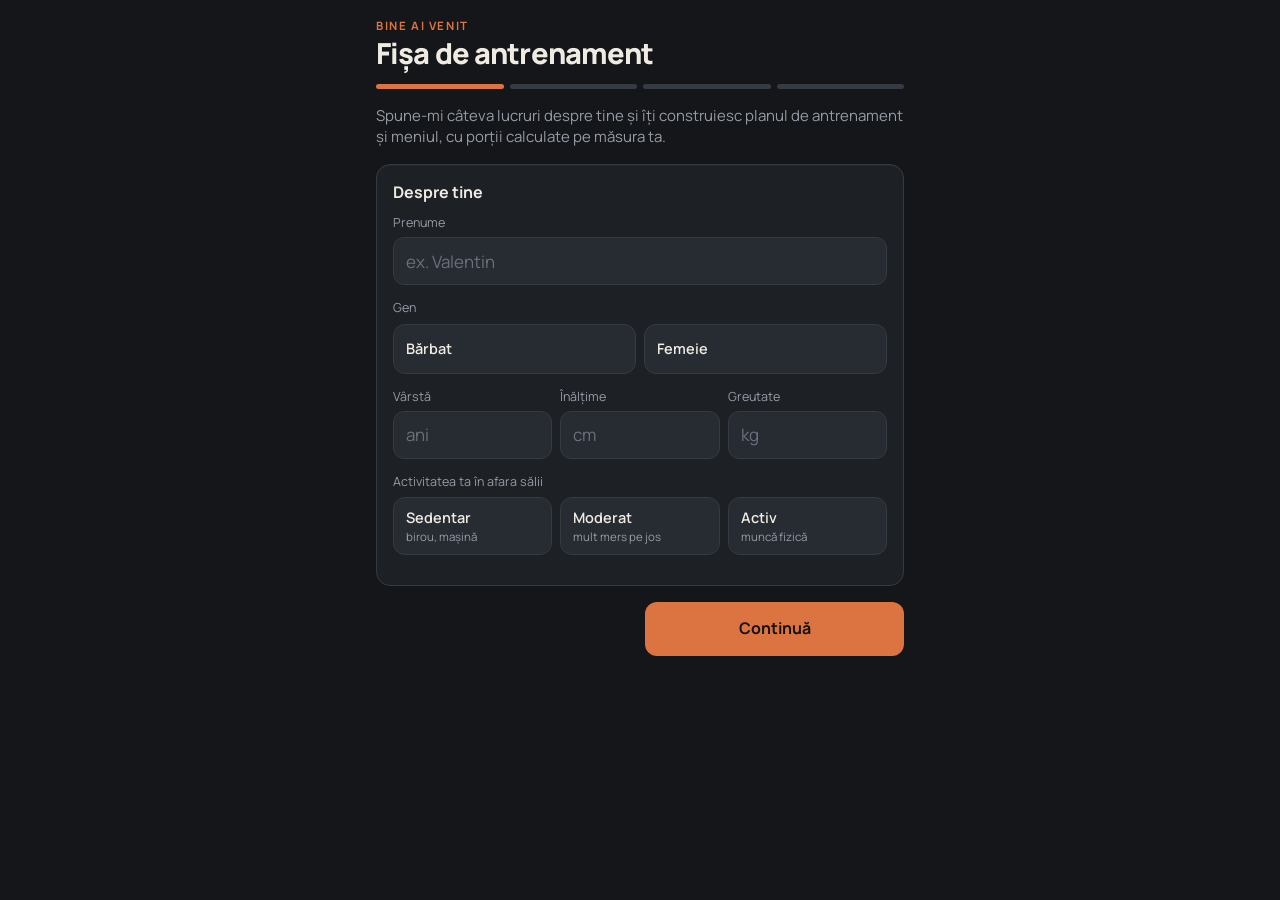
==== commit efa45456: "Versiunea 2.3: calcule verificate, mai multă varietate, animații profesioniste Nutriție - porții pla" ====
--- a/index.html
+++ b/index.html
@@ -15,15 +15,18 @@
 <link rel="icon" type="image/png" sizes="192x192" href="icons/icon-192.png">
 <link rel="apple-touch-icon" href="icons/apple-touch-icon.png">
 <style>
+/* Manrope (SIL Open Font License, vezi fonts/OFL-Manrope.txt), inclus în aplicație ca să meargă și fără internet */
+@font-face{font-family:'Manrope';font-style:normal;font-display:swap;font-weight:200 800;src:url(fonts/manrope-latin-ext-wght-normal.woff2) format('woff2-variations');unicode-range:U+0100-02AF,U+0304,U+0308,U+0329,U+1E00-1E9F,U+1EF2-1EFF,U+2020,U+20A0-20AB,U+20AD-20C0,U+2113,U+2C60-2C7F,U+A720-A7FF}
+@font-face{font-family:'Manrope';font-style:normal;font-display:swap;font-weight:200 800;src:url(fonts/manrope-latin-wght-normal.woff2) format('woff2-variations');unicode-range:U+0000-00FF,U+0131,U+0152-0153,U+02BB-02BC,U+02C6,U+02DA,U+02DC,U+0304,U+0308,U+0329,U+2000-206F,U+2074,U+20AC,U+2122,U+2191,U+2193,U+2212,U+2215,U+FEFF,U+FFFD}
 :root{
   --bg:#141619; --surface:#1D2025; --surface-2:#272B32; --line:#353A43;
   --text:#EFEBE3; --muted:#959CA7; --good:#5DBB8A; --warn:#E0B552; --danger:#E0736B;
-  --accent:#DB7440; --accent-dim:#7A3F1E; --anim-eq:#454B55; --anim-pad:#3A4049; --anim-floor:#191C20; --anim-body:#E6E0D6; --anim-body2:#7D838D; --anim-hair:#2B2420; --anim-mp:var(--accent); --anim-ms:rgba(219,116,64,.45); --glow:rgba(219,116,64,.26);
+  --accent:#DB7440; --accent-dim:#7A3F1E; --anim-outline:#0D0F12; --anim-pad:#2B3037; --anim-padhi:#4B535E; --anim-metal:#6E7682; --anim-metal2:#3B4149; --anim-steel:#A9B0BA; --anim-floor:#191C20; --anim-body:#E6E0D6; --anim-body2:#7D838D; --anim-hair:#2B2420; --anim-mp:var(--accent); --anim-ms:rgba(219,116,64,.45); --glow:rgba(219,116,64,.26);
   --r:14px; --tab-h:62px;
 }
 *{box-sizing:border-box;-webkit-tap-highlight-color:transparent}
 html{-webkit-text-size-adjust:100%;overflow-x:hidden}
-body{margin:0;background:var(--bg);color:var(--text);font:16px/1.45 -apple-system,BlinkMacSystemFont,"Segoe UI",Roboto,Helvetica,Arial,sans-serif;-webkit-font-smoothing:antialiased;overscroll-behavior-y:none}
+body{margin:0;background:var(--bg);color:var(--text);font:16px/1.45 Manrope,-apple-system,BlinkMacSystemFont,"Segoe UI",Roboto,Helvetica,Arial,sans-serif;font-feature-settings:"tnum" 0;-webkit-font-smoothing:antialiased;overscroll-behavior-y:none}
 body.noscroll{overflow:hidden}
 button,input{font:inherit;color:inherit}
 button{cursor:pointer;border:0;background:none;padding:0}
@@ -306,6 +309,27 @@
 .row2.wiz .btn{min-height:54px;font-size:16px}
 
 @media (max-width:359px){.nut{flex-direction:column;align-items:stretch}.kring{margin:0 auto}.hero-stats{gap:12px}}
+
+/* ---------- v2.3: finisaje ---------- */
+.card{box-shadow:inset 0 1px 0 rgba(255,255,255,.035)}
+h1{letter-spacing:-.03em}
+.avatar{box-shadow:0 0 0 4px var(--bg),0 0 0 5px var(--line);transition:transform .15s}
+.avatar:active{transform:scale(.94)}
+#tabs button{transition:color .2s}
+#tabs svg{box-sizing:content-box;padding:4px 16px;border-radius:999px;transition:background .2s}
+#tabs button.on svg{background:var(--glow)}
+.btn{transition:filter .15s, transform .1s}
+.btn:active{transform:scale(.98)}
+.ex,.meal{transition:border-color .2s}
+.anim{background:radial-gradient(120% 90% at 50% 0%, #2C3138 0%, var(--surface-2) 70%)}
+.vchart{display:flex;gap:7px;align-items:flex-end;height:120px;margin:6px 0 10px}
+.vb{flex:1;display:flex;flex-direction:column;align-items:center;justify-content:flex-end;height:100%;gap:6px;min-width:0}
+.vb i{display:block;width:100%;border-radius:7px 7px 3px 3px;background:var(--surface-2);min-height:4px;transition:height .4s ease}
+.vb.cur i{background:var(--accent)}
+.vb.has i{background:var(--accent-dim)}
+.vb.cur.has i{background:var(--accent)}
+.vb span{font-size:10px;color:var(--muted);white-space:nowrap}
+.vb b{font-size:10px;color:var(--text);font-weight:700;min-height:12px}
 
 </style>
 </head>
@@ -390,25 +414,37 @@
        'Trage-te în sus până bărbia trece de mâini, cu pieptul înainte.',
        'Coboară lent până brațele sunt întinse.'],
     b:['Mișcare pe jumătate, fără întindere completă jos.','Umerii ridicați spre urechi.'],
-    tip:'Notează contragreutatea aleasă. Aici progresul înseamnă o contragreutate MAI MICĂ.', alt:['latpull','crow']},
+    tip:'Notează contragreutatea aleasă. Aici progresul înseamnă o contragreutate MAI MICĂ.', alt:['latpull','crow'], assist:true},
   crow: {n:'Ramat la cablu din șezut', en:'Seated Cable Row', m:'Spate (mijloc)', k:'c', eq:'Aparat de ramat cu cablu',
     s:['Șezi cu genunchii ușor îndoiți și spatele drept.',
        'Trage mânerul spre abdomen, cu coatele pe lângă corp, apropiind omoplații.',
        'Revino controlat până brațele sunt întinse, fără să rotunjești spatele.'],
     b:['Legănatul trunchiului înainte și înapoi.','Umerii ridicați spre urechi.'],
-    tip:'', alt:['dbrow','latpull','brow']},
+    tip:'', alt:['machinerow','dbrow','latpull','brow']},
   dbrow: {n:'Ramat cu gantera, un braț', en:'One-Arm Dumbbell Row', m:'Spate', k:'c', eq:'Bancă + ganteră',
     s:['Sprijină un genunchi și o palmă pe bancă, cu spatele drept și paralel cu podeaua.',
        'Trage gantera spre șold, cu cotul aproape de corp.',
        'Coboară controlat până brațul este întins. Fă toate repetările, apoi schimbă brațul.'],
     b:['Trunchiul care se rotește ca să ridice greutatea.','Gantera trasă spre umăr în loc de șold.'],
-    tip:'', alt:['crow','latpull','brow']},
+    tip:'', alt:['machinerow','crow','latpull','brow']},
   brow: {n:'Ramat cu bara, aplecat', en:'Barbell Row', m:'Spate', k:'c', eq:'Bară',
     s:['Apleacă trunchiul la aproximativ 45°, cu genunchii ușor îndoiți și spatele drept.',
        'Trage bara spre partea de jos a abdomenului, cu coatele aproape de corp.',
        'Coboară controlat până brațele sunt întinse.'],
     b:['Spatele rotunjit.','Trunchiul ridicat la fiecare repetare ca să ajuți mișcarea.'],
-    tip:'Dacă simți zona lombară, treci la ramatul la cablu sau cu gantera.', alt:['crow','dbrow']},
+    tip:'Dacă simți zona lombară, treci la ramatul la aparat, cu pieptul sprijinit.', alt:['machinerow','crow','dbrow']},
+  machinepress: {n:'Împins pentru umeri la aparat', en:'Machine Shoulder Press', m:'Umeri', k:'c', eq:'Aparat shoulder press',
+    s:['Reglează scaunul astfel încât mânerele să fie la nivelul umerilor.',
+       'Cu spatele lipit de spătar, împinge mânerele în sus până brațele sunt aproape întinse.',
+       'Coboară controlat până când mâinile ajung la nivelul bărbiei.'],
+    b:['Spatele desprins de spătar.','Coatele blocate brusc sus.'],
+    tip:'Varianta cea mai sigură pentru umeri la început: aparatul ghidează traseul.', alt:['dbshoulder','ohp']},
+  machinerow: {n:'Ramat la aparat, cu pieptul sprijinit', en:'Chest-Supported Machine Row', m:'Spate (mijloc)', k:'c', eq:'Aparat de ramat cu suport pentru piept',
+    s:['Reglează scaunul astfel încât mânerele să fie la nivelul pieptului și sprijină pieptul de pernă.',
+       'Trage mânerele spre corp, ducând coatele în spate și apropiind omoplații.',
+       'Revino lent până brațele sunt întinse, fără să desprinzi pieptul de pernă.'],
+    b:['Pieptul desprins de pernă ca să tragi cu tot corpul.','Umerii ridicați spre urechi.'],
+    tip:'Suportul de piept scoate zona lombară din ecuație: bun dacă te doare spatele la ramat.', alt:['crow','dbrow','latpull']},
   facepull: {n:'Face pull la cablu', en:'Face Pull', m:'Umeri posteriori, spate sus', k:'i', eq:'Cablu cu frânghie, la nivelul feței',
     s:['Prinde frânghia cu ambele mâini și fă un pas în spate.',
        'Trage frânghia spre față, despărțind capetele, cu coatele la nivelul umerilor.',
@@ -423,13 +459,13 @@
        'Împinge bara vertical până brațele sunt întinse, trecând capul ușor în față la final.',
        'Coboară controlat înapoi la nivelul claviculelor.'],
     b:['Spatele arcuit excesiv.','Bara împinsă în față în loc de vertical.'],
-    tip:'', alt:['dbshoulder']},
+    tip:'', alt:['machinepress','dbshoulder']},
   dbshoulder: {n:'Împins cu gantere din șezut', en:'Dumbbell Shoulder Press', m:'Umeri', k:'c', eq:'Bancă cu spătar + gantere',
     s:['Șezi cu spatele sprijinit și ganterele la nivelul umerilor, cu palmele spre înainte.',
        'Împinge ganterele deasupra capului până brațele sunt aproape întinse.',
        'Coboară controlat până la nivelul urechilor.'],
     b:['Spatele desprins de spătar.','Coborâre prea scurtă.'],
-    tip:'Notează greutatea unei singure gantere.', alt:['ohp']},
+    tip:'Notează greutatea unei singure gantere.', alt:['machinepress','ohp']},
   latraise: {n:'Ridicări laterale cu gantere', en:'Lateral Raise', m:'Umeri (lateral)', k:'i', eq:'Gantere ușoare',
     s:['Stai în picioare cu ganterele pe lângă corp și coatele ușor îndoite.',
        'Ridică brațele lateral până la nivelul umerilor.',
@@ -442,12 +478,17 @@
     s:['Stai în picioare cu brațele întinse și coatele lipite de corp.',
        'Îndoaie coatele și ridică ganterele spre umeri, fără să miști coatele din loc.',
        'Coboară controlat până brațele sunt complet întinse.'],
-    b:['Balans din spate ca să arunci greutatea în sus.'], tip:'', alt:['hammer']},
+    b:['Balans din spate ca să arunci greutatea în sus.'], tip:'', alt:['hammer','cablecurl']},
   hammer: {n:'Flexii ciocan', en:'Hammer Curl', m:'Biceps, antebraț', k:'i', eq:'Gantere',
     s:['Ține ganterele cu palmele față în față, ca pe un ciocan.',
        'Îndoaie coatele și ridică ganterele spre umeri, cu coatele fixe pe lângă corp.',
        'Coboară controlat.'],
-    b:['Balans din corp.'], tip:'', alt:['bicep']},
+    b:['Balans din corp.'], tip:'', alt:['bicep','cablecurl']},
+  cablecurl: {n:'Flexii pentru biceps la cablu', en:'Cable Curl', m:'Biceps', k:'i', eq:'Cablu jos, cu bară dreaptă sau EZ',
+    s:['Stai cu fața la aparat și prinde bara cu palmele în sus, cu coatele lipite de corp.',
+       'Îndoaie coatele și adu bara spre piept, fără să miști coatele din loc.',
+       'Coboară lent până brațele sunt întinse. Cablul ține mușchiul încordat pe tot traseul.'],
+    b:['Balans din spate.','Coatele care fug în față la urcare.'], tip:'', alt:['bicep','hammer']},
   tricep: {n:'Extensii pentru triceps la cablu', en:'Triceps Pushdown', m:'Triceps', k:'i', eq:'Cablu sus, cu bară sau frânghie',
     s:['Prinde bara sau frânghia cu coatele lipite de corp, îndoite la 90°.',
        'Întinde brațele complet în jos, fără să miști coatele.',
@@ -467,19 +508,25 @@
        'Ridică-te împingând în toată talpa, cu spatele drept.'],
     b:['Genunchii care cad spre interior la ridicare.','Călcâiele ridicate de pe podea.'],
     tip:'Învață mișcarea cu bara goală sau cu varianta goblet. Montează barele de siguranță ale rack-ului.',
-    alt:['goblet','legpress']},
+    alt:['goblet','legpress','hacksquat']},
   goblet: {n:'Genuflexiuni goblet', en:'Goblet Squat', m:'Cvadriceps, fesieri', k:'l', eq:'O ganteră sau un kettlebell',
     s:['Ține gantera vertical la piept, cu coatele sub ea.',
        'Coboară între genunchi, cu pieptul sus și călcâiele pe podea.',
        'Ridică-te împingând în toată talpa.'],
     b:['Trunchiul aplecat mult înainte.','Genunchii care cad spre interior.'],
-    tip:'Cea mai bună variantă pentru a învăța genuflexiunea.', alt:['squat','legpress']},
+    tip:'Cea mai bună variantă pentru a învăța genuflexiunea.', alt:['squat','legpress','hacksquat']},
   legpress: {n:'Presă pentru picioare', en:'Leg Press', m:'Cvadriceps, fesieri', k:'l', eq:'Aparat leg press',
     s:['Așază tălpile pe platformă la lățimea umerilor, cu spatele și șoldul lipite de scaun.',
        'Coboară platforma controlat până când genunchii ajung la aproximativ 90°.',
        'Împinge înapoi fără să blochezi genunchii la final.'],
     b:['Genunchii blocați complet sus.','Șoldul care se ridică de pe scaun în punctul de jos.'],
-    tip:'Tălpile mai sus pe platformă mută efortul spre fesieri; mai jos, spre cvadriceps.', alt:['goblet','squat']},
+    tip:'Tălpile mai sus pe platformă mută efortul spre fesieri; mai jos, spre cvadriceps.', alt:['hacksquat','goblet','squat']},
+  hacksquat: {n:'Genuflexiuni la aparatul hack', en:'Hack Squat', m:'Cvadriceps, fesieri', k:'l', eq:'Aparat hack squat',
+    s:['Sprijină spatele și umerii de pernele aparatului, cu tălpile la lățimea umerilor, la mijlocul platformei.',
+       'Deblochează siguranțele și coboară controlat până când coapsele sunt paralele cu platforma.',
+       'Împinge în toată talpa până aproape de întindere, fără să blochezi genunchii.'],
+    b:['Călcâiele ridicate de pe platformă.','Coborâre prea scurtă.'],
+    tip:'La final, pune la loc siguranțele înainte să ieși din aparat.', alt:['squat','legpress','goblet']},
   rdl: {n:'Îndreptări românești', en:'Romanian Deadlift', m:'Ischiogambieri, fesieri', k:'l', eq:'Bară sau gantere',
     s:['Ține bara în fața coapselor, cu genunchii ușor îndoiți.',
        'Împinge șoldul în spate și coboară bara lipită de picioare, cu spatele drept.',
@@ -605,54 +652,55 @@
 /* ---------- INGREDIENTE: valori la 100 g (kcal, proteine, carbohidrați, grăsimi) ----------
    u = greutatea unei bucăți, one/many = denumirea la bucată, st = pasul de rotunjire, ml = lichid */
 const ING = {
-  ou:{one:'ou',many:'ouă',u:55,k:143,p:12.6,c:0.7,f:9.5},
-  albus:{one:'albuș',many:'albușuri',u:33,k:52,p:11,c:0.7,f:0.2},
-  ovaz:{n:'fulgi de ovăz',k:372,p:13.5,c:59,f:7},
-  lapte:{n:'lapte 1,5%',ml:1,k:47,p:3.4,c:4.9,f:1.5},
-  kefir:{n:'kefir sau lapte bătut',ml:1,k:50,p:3.4,c:4.5,f:1.8},
-  banana:{one:'banană',many:'banane',u:120,st:0.5,k:89,p:1.1,c:23,f:0.3},
-  mar:{one:'măr',many:'mere',u:150,st:0.5,k:52,p:0.3,c:14,f:0.2},
-  fruct:{n:'fruct la alegere (portocală, pară, kiwi)',k:55,p:0.7,c:13,f:0.2},
-  fructepad:{n:'fructe de pădure',k:50,p:1,c:12,f:0.3},
-  iaurtgr:{n:'iaurt grecesc 2%',k:73,p:9,c:4,f:2},
-  skyr:{n:'skyr natur',k:63,p:11,c:4,f:0.2},
-  cottage:{n:'brânză cottage',k:98,p:11,c:3.4,f:4.3},
-  branzavaci:{n:'brânză de vaci slabă',k:85,p:13,c:3.5,f:2},
-  telemea:{n:'telemea light',k:180,p:17,c:1,f:12},
-  cascaval:{n:'cașcaval',k:350,p:25,c:1,f:27},
-  parmezan:{n:'parmezan ras',k:392,p:36,c:3,f:26},
-  paine:{one:'felie de pâine integrală',many:'felii de pâine integrală',u:35,k:245,p:9,c:44,f:3},
-  rondele:{one:'rondea de orez expandat',many:'rondele de orez expandat',u:9,k:385,p:8,c:81,f:3},
-  crackers:{n:'crackers integrali',k:420,p:10,c:65,f:12},
-  granola:{n:'granola fără zahăr adăugat',k:420,p:10,c:64,f:13},
-  miere:{n:'miere',k:304,p:0.3,c:82,f:0},
-  unarahide:{n:'unt de arahide',k:590,p:25,c:16,f:50},
-  nuci:{n:'nuci',k:654,p:15,c:14,f:65},
-  migdale:{n:'migdale',k:579,p:21,c:22,f:50},
-  chia:{n:'semințe de chia',k:486,p:17,c:42,f:31},
-  avocado:{n:'avocado',k:160,p:2,c:9,f:15},
-  hummus:{n:'hummus',k:230,p:7,c:14,f:16},
-  ulei:{n:'ulei de măsline',k:884,p:0,c:0,f:100},
-  curcanfel:{n:'piept de curcan feliat',k:105,p:20,c:2,f:2},
-  pui:{n:'piept de pui (cântărit crud)',k:110,p:23,c:0,f:2},
-  curcan:{n:'piept de curcan (cântărit crud)',k:107,p:24,c:0,f:1.5},
-  pulpe:{n:'pulpe de pui dezosate, fără piele (crude)',k:120,p:19.5,c:0,f:4.5},
-  curcantoc:{n:'carne tocată de curcan',k:150,p:20,c:0,f:8},
-  vita:{n:'mușchi de vită slab (crud)',k:140,p:21.5,c:0,f:6},
-  somon:{n:'file de somon (crud)',k:200,p:20,c:0,f:13},
-  pestealb:{n:'file de cod sau merluciu (crud)',k:82,p:18,c:0,f:0.7},
-  ton:{n:'ton în suc propriu, scurs',k:110,p:25,c:0,f:1},
-  creveti:{n:'creveți decorticați',k:90,p:19,c:0.5,f:1},
-  orez:{n:'orez (cântărit crud)',k:355,p:7,c:78,f:0.7},
-  paste:{n:'paste integrale (cântărite crude)',k:350,p:13,c:66,f:2.5},
-  quinoa:{n:'quinoa (cântărită crudă)',k:368,p:14,c:64,f:6},
-  cartofi:{n:'cartofi',k:77,p:2,c:17,f:0.1},
-  cartofid:{n:'cartofi dulci',k:86,p:1.6,c:20,f:0.1},
-  legume:{n:'legume (broccoli, ardei, dovlecel, ciuperci)',k:35,p:2.5,c:5,f:0.3},
-  salata:{n:'salată (verde, roșii, castraveți)',k:18,p:1,c:3,f:0.2},
-  sosrosii:{n:'sos de roșii simplu (pasată)',k:35,p:1.5,c:6,f:0.3},
-  baton:{one:'baton proteic',many:'batoane proteice',u:55,k:360,p:33,c:33,f:11},
-  pudra:{one:'măsură de pudră proteică (30 g)',many:'măsuri de pudră proteică (30 g)',u:30,st:0.5,k:390,p:78,c:7,f:6}
+  ou:{one:'ou',many:'ouă',u:55,k:143,p:12.6,c:0.7,f:9.5,mx:220},
+  albus:{one:'albuș',many:'albușuri',u:33,k:52,p:11,c:0.7,f:0.2,mx:132},
+  ovaz:{n:'fulgi de ovăz',k:379,p:13.5,c:66,f:7,mx:100},
+  lapte:{n:'lapte 1,5%',ml:1,k:47,p:3.4,c:4.9,f:1.5,mx:300},
+  kefir:{n:'kefir sau lapte bătut',ml:1,k:50,p:3.4,c:4.5,f:1.8,mx:400},
+  banana:{one:'banană',many:'banane',u:120,st:0.5,k:89,p:1.1,c:23,f:0.3,mx:240},
+  mar:{one:'măr',many:'mere',u:150,st:0.5,k:52,p:0.3,c:14,f:0.2,mx:300},
+  fruct:{n:'fruct la alegere (portocală, pară, kiwi)',k:55,p:0.7,c:13,f:0.2,mx:250},
+  fructepad:{n:'fructe de pădure',k:50,p:1,c:12,f:0.3,mx:200},
+  iaurtgr:{n:'iaurt grecesc 2%',k:73,p:10,c:3.6,f:2,mx:300},
+  skyr:{n:'skyr natur',k:63,p:11,c:4,f:0.2,mx:350},
+  cottage:{n:'brânză cottage',k:98,p:11,c:3.4,f:4.3,mx:250},
+  branzavaci:{n:'brânză de vaci slabă',k:85,p:13,c:3.5,f:2,mx:250},
+  telemea:{n:'telemea light',k:180,p:17,c:1,f:12,mx:120},
+  cascaval:{n:'cașcaval',k:350,p:25,c:1,f:27,mx:50},
+  parmezan:{n:'parmezan ras',k:392,p:36,c:3,f:26,mx:20},
+  paine:{one:'felie de pâine integrală',many:'felii de pâine integrală',u:35,k:245,p:9,c:44,f:3,mx:105},
+  rondele:{one:'rondea de orez expandat',many:'rondele de orez expandat',u:9,k:385,p:8,c:81,f:3,mx:45},
+  crackers:{n:'crackers integrali',k:420,p:10,c:65,f:12,mx:50},
+  granola:{n:'granola fără zahăr adăugat',k:420,p:10,c:64,f:13,mx:70},
+  miere:{n:'miere',k:304,p:0.3,c:82,f:0,mx:25},
+  unarahide:{n:'unt de arahide',k:590,p:25,c:16,f:50,mx:30},
+  nuci:{n:'nuci',k:654,p:15,c:14,f:65,mx:30},
+  migdale:{n:'migdale',k:579,p:21,c:22,f:50,mx:30},
+  chia:{n:'semințe de chia',k:486,p:17,c:42,f:31,mx:40},
+  avocado:{n:'avocado',k:160,p:2,c:9,f:15,mx:100},
+  hummus:{n:'hummus',k:230,p:7,c:14,f:16,mx:80},
+  ulei:{n:'ulei de măsline',k:884,p:0,c:0,f:100,mx:20},
+  curcanfel:{n:'piept de curcan feliat',k:105,p:20,c:2,f:2,mx:150},
+  pui:{n:'piept de pui (cântărit crud)',k:114,p:23,c:0,f:2.2,mx:250},
+  curcan:{n:'piept de curcan (cântărit crud)',k:107,p:24,c:0,f:1.5,mx:250},
+  pulpe:{n:'pulpe de pui dezosate, fără piele (crude)',k:120,p:19.5,c:0,f:4.5,mx:250},
+  curcantoc:{n:'carne tocată de curcan',k:150,p:20,c:0,f:8,mx:250},
+  vita:{n:'mușchi de vită slab (crud)',k:140,p:21.5,c:0,f:6,mx:250},
+  somon:{n:'file de somon (crud)',k:200,p:20,c:0,f:13,mx:220},
+  pestealb:{n:'file de cod sau merluciu (crud)',k:82,p:18,c:0,f:0.7,mx:300},
+  ton:{n:'ton în suc propriu, scurs',k:110,p:25,c:0,f:1,mx:200},
+  creveti:{n:'creveți decorticați',k:90,p:19,c:0.5,f:1,mx:250},
+  orez:{n:'orez (cântărit crud)',k:355,p:7,c:78,f:0.7,mx:130},
+  paste:{n:'paste integrale (cântărite crude)',k:350,p:13,c:66,f:2.5,mx:130},
+  quinoa:{n:'quinoa (cântărită crudă)',k:368,p:14,c:64,f:6,mx:110},
+  cartofi:{n:'cartofi',k:77,p:2,c:17,f:0.1,mx:400},
+  cartofid:{n:'cartofi dulci',k:86,p:1.6,c:20,f:0.1,mx:350},
+  legume:{n:'legume (broccoli, ardei, dovlecel, ciuperci)',k:35,p:2.5,c:5,f:0.3,mx:300},
+  salata:{n:'salată (verde, roșii, castraveți)',k:18,p:1,c:3,f:0.2,mx:250},
+  sosrosii:{n:'sos de roșii simplu (pasată)',k:35,p:1.5,c:6,f:0.3,mx:200},
+  baton:{one:'baton proteic',many:'batoane proteice',u:55,k:360,p:33,c:33,f:11,mx:55},
+  malai:{n:'mălai',k:360,p:8.5,c:77,f:1.5,mx:110},
+  pudra:{one:'măsură de pudră proteică (30 g)',many:'măsuri de pudră proteică (30 g)',u:30,st:0.5,k:390,p:78,c:7,f:6,mx:45}
 };
 
 /* Mesele zilei. Rol ingredient: p = sursa de proteine, c = sursa de carbohidrați,
@@ -682,7 +730,9 @@
     {n:'Omletă cu legume și telemea', i:[['ou',165,'p'],['legume',150,'x'],['telemea',30,'f'],['paine',70,'c']],
      prep:'Călește 3-4 minute ciuperci, ardei sau spanac în tigaie antiaderentă, cu o lingură de apă. Toarnă ouăle bătute, presară telemeaua și gătește acoperit 3 minute. Servește cu pâine prăjită.'},
     {n:'Budincă de chia cu iaurt și banană', i:[['chia',30,'f'],['lapte',200,'x'],['iaurtgr',200,'p'],['banana',120,'c'],['miere',10,'c']],
-     prep:'De seara: amestecă semințele de chia cu laptele și lasă la frigider peste noapte. Dimineața adaugă iaurtul, banana felii și mierea.'}
+     prep:'De seara: amestecă semințele de chia cu laptele și lasă la frigider peste noapte. Dimineața adaugă iaurtul, banana felii și mierea.'},
+    {n:'Mămăliguță cu brânză de vaci și ouă', i:[['malai',60,'c'],['branzavaci',120,'p'],['ou',110,'p'],['salata',100,'x']],
+     prep:'Fierbe mălaiul în 250 ml de apă cu un praf de sare, amestecând 8-10 minute. Fierbe ouăle 8 minute sau fă-le ochiuri în tigaie antiaderentă, fără ulei. Servește mămăliguța cu brânza, ouăle și o roșie.'}
   ],
   m2:[
     {n:'Iaurt grecesc cu fructe și nuci', i:[['iaurtgr',200,'p'],['fructepad',100,'c'],['nuci',15,'f']], prep:'Fără gătit: amestecă totul într-un bol.'},
@@ -710,7 +760,11 @@
     {n:'Cod la cuptor cu cartofi și salată', i:[['pestealb',220,'p'],['cartofi',300,'c'],['salata',150,'x'],['ulei',10,'f']],
      prep:'Pune peștele în tavă cu sare, piper, lămâie și jumătate din ulei și coace-l 12-15 minute la 200°C. Cartofii se coc 35-40 de minute. Salata se drege cu restul de ulei.'},
     {n:'Paste integrale cu pui și sos de roșii', i:[['pui',170,'p'],['paste',75,'c'],['sosrosii',150,'x'],['parmezan',10,'f'],['ulei',5,'f']],
-     prep:'Fierbe pastele după timpul de pe pachet. Taie puiul cuburi și rumenește-l 6-7 minute în ulei, apoi adaugă sosul de roșii, usturoi și busuioc și fierbe 5 minute. Amestecă pastele în sos și presară parmezanul.'}
+     prep:'Fierbe pastele după timpul de pe pachet. Taie puiul cuburi și rumenește-l 6-7 minute în ulei, apoi adaugă sosul de roșii, usturoi și busuioc și fierbe 5 minute. Amestecă pastele în sos și presară parmezanul.'},
+    {n:'Ciorbă de perișoare de curcan, cu pâine', i:[['curcantoc',170,'p'],['orez',25,'c'],['legume',250,'x'],['paine',70,'c']],
+     prep:'Amestecă carnea cu jumătate din orez, pătrunjel, sare și piper și formează perișoare mici. Fierbe 15 minute legumele tăiate mărunt (morcov, ceapă, ardei, țelină) în 1,5 l de apă, adaugă perișoarele și restul orezului și mai fierbe 20 de minute. Acrește cu borș sau zeamă de lămâie și pune leuștean. Se păstrează 3 zile la frigider.'},
+    {n:'Tocăniță de pui cu mămăligă', i:[['pulpe',180,'p'],['malai',70,'c'],['legume',150,'x'],['sosrosii',100,'x'],['ulei',5,'f']],
+     prep:'Rumenește 5 minute puiul tăiat cuburi în ulei, adaugă ceapă și ardei, apoi sosul de roșii și 100 ml de apă și fierbe acoperit 25 de minute. Fierbe mălaiul în 300 ml de apă cu sare 8-10 minute, amestecând.'}
   ],
   m4:[
     {n:'Shake proteic cu banană', i:[['pudra',30,'p'],['banana',120,'c'],['lapte',250,'x']], prep:'Mixează totul în blender sau în shaker (banana se poate mânca separat). Ideal cu 45-60 de minute înainte de sală.'},
@@ -738,7 +792,9 @@
     {n:'Vită la cuptor cu orez și legume', i:[['vita',150,'p'],['orez',65,'c'],['legume',200,'x'],['ulei',5,'f']],
      prep:'Rumenește vita un minut pe fiecare parte în tigaie, apoi dă-o 8-10 minute la cuptor, la 200°C. Orezul fierbe 15 minute. Legumele se coc în tavă, cu uleiul.'},
     {n:'Creveți cu usturoi și paste integrale', i:[['creveti',180,'p'],['paste',70,'c'],['salata',100,'x'],['ulei',10,'f']],
-     prep:'Fierbe pastele. Călește creveții 2-3 minute în ulei cu usturoi, până devin roz, și amestecă-i cu pastele și pătrunjel. Salată alături.'}
+     prep:'Fierbe pastele. Călește creveții 2-3 minute în ulei cu usturoi, până devin roz, și amestecă-i cu pastele și pătrunjel. Salată alături.'},
+    {n:'Pește la grătar cu mămăligă și salată de varză', i:[['pestealb',200,'p'],['malai',60,'c'],['salata',150,'x'],['ulei',10,'f']],
+     prep:'Gătește peștele în tigaie-grill încinsă 3-4 minute pe fiecare parte, cu sare, piper și lămâie. Fierbe mălaiul în 250 ml de apă cu sare 8-10 minute. Salata de varză se drege cu uleiul, oțet și mărar.'}
   ],
   m6:[
     {n:'Brânză de vaci cu miere', i:[['branzavaci',200,'p'],['miere',10,'c']], prep:'Fără gătit. Proteina din brânză se digeră lent, potrivit pentru seară.'},
@@ -786,7 +842,7 @@
   /* proteinele se raportează la o greutate de referință, ca să nu iasă exagerate la greutăți mari */
   const refW = Math.min(w, 25 * Math.pow(p.h / 100, 2));
   let prot = refW * (goal === 'ton' ? 1.8 : 2.0);
-  prot = Math.round(Math.min(prot, kcal * 0.35 / 4) / 5) * 5;
+  prot = Math.round(Math.min(prot, kcal * 0.3 / 4) / 5) * 5;
   const auto = {kcal, prot};
   if (p.kcalO) kcal = goal === 'slab' || p.goal === 'slab' ? Math.max(p.kcalO, Math.round(floor / 50) * 50) : p.kcalO;
   if (p.protO) prot = p.protO;
@@ -813,6 +869,14 @@
 function repRange(reps) { const m = String(reps).match(/(\d+)\D+(\d+)/); return m ? [+m[1], +m[2]] : [+reps || 0, +reps || 0]; }
 function restFor(id) { const k = EX[id].k; return k === 'i' ? 75 : k === 't' ? 60 : 120; }
 function e1rm(w, r) { return w * (1 + r / 30); }
+/* Scorul unui set, pentru recorduri: forța estimată; la greutatea corpului contează repetările,
+   la tracțiunile asistate o contragreutate mai mică e mai bună, la plank contează secundele */
+function score(id, x) {
+  const e = EX[id]; if (!e) return 0;
+  if (e.k === 't') return x.r;
+  if (e.assist) return 300 - (x.w || 0) + x.r / 100;
+  return e1rm(x.w || 0, x.r) + x.r / 100;
+}
 function okSets(ses, id) { return ((ses && ses.sets && ses.sets[id]) || []).filter(s => s && s.ok); }
 
 /* Ultima ședință (înainte de `before`) în care exercițiul a fost făcut */
@@ -840,8 +904,11 @@
   }
   const lastTxt = last.sets.map(s => (s.w ? fmtN(s.w) + ' kg × ' : '') + s.r).join(' · ');
   const allTop = last.sets.length >= Math.min(ex.sets, 2) && last.sets.every(s => s.r >= rr[1]);
+  if (allTop && !top.w && !e.assist) return {w: 0, r: rr[1], up: true, last, text: 'Data trecută: ' + lastTxt + '. Ai atins maximul de repetări: ține o ganteră sau un disc ușor ca să crești dificultatea.'};
   if (allTop && top.w > 0) {
-    const inc = e.k === 'l' ? 5 : e.k === 'c' ? 2.5 : 0;
+    /* pași mici: 2 kg pe ganteră, 2,5 kg la bară; 5 kg la picioare doar peste 40 kg */
+    const db = /ganter/i.test(e.eq);
+    const inc = db && e.k !== 'i' ? 2 : e.k === 'l' ? (top.w >= 40 ? 5 : 2.5) : e.k === 'c' ? 2.5 : 0;
     if (ex.id === 'asstpull') return {w: Math.max(0, top.w - 5), r: rr[0], last, text: 'Data trecută: ' + lastTxt + '. Ai atins maximul de repetări: scade contragreutatea cu un pas.'};
     if (inc) return {w: top.w + inc, r: rr[0], last, text: 'Data trecută: ' + lastTxt + '. Ai atins ' + rr[1] + ' repetări la toate seturile: urcă la ' + fmtN(top.w + inc) + ' kg.'};
     return {w: top.w, r: rr[0], up: true, last, text: 'Data trecută: ' + lastTxt + '. Ai atins maximul de repetări: treci la următoarea greutate disponibilă.'};
@@ -870,12 +937,20 @@
   return it.g + (a.ml ? ' ml ' : ' g ') + a.n;
 }
 
-function solveMeal(rc, K, Pt) {
+/* dacă porțiile ating limita realistă, restul caloriilor vine din alimente care se potrivesc firesc la masa respectivă */
+const FILL = {m1: ['paine', 'miere'], m2: ['migdale'], m3: ['paine', 'ulei'], m4: ['miere', 'rondele'], m5: ['paine', 'ulei'], m6: ['nuci']};
+function minStep(id) { const a = ING[id]; return a.u ? a.u * (a.st || 1) : a.ml ? 25 : 5; }
+function capQty(id, g) {
+  const a = ING[id]; if (!a.mx || g <= a.mx) return g;
+  if (a.u) { const st = a.st || 1; return Math.max(st, Math.floor(a.mx / a.u / st) * st) * a.u; }
+  return a.mx;
+}
+function solveMeal(rc, K, Pt, slot) {
   const base = rc.i.reduce((s, x) => s + mac(x[0], x[1]).k, 0);
-  const s0 = clamp(K / base, 0.5, 1.8);
+  const s0 = clamp(K / base, 0.5, 1.8), sx = clamp(K / base, 0.6, 1.25);
   const fix = {k: 0, p: 0}, gp = {k: 0, p: 0}, gc = {k: 0, p: 0};
   rc.i.forEach(x => {
-    const m = mac(x[0], x[2] === 'f' ? x[1] * s0 : x[1]);
+    const m = mac(x[0], x[2] === 'f' ? x[1] * s0 : x[2] === 'x' ? x[1] * sx : x[1]);
     const t = x[2] === 'p' ? gp : x[2] === 'c' ? gc : fix;
     t.k += m.k; t.p += m.p;
   });
@@ -889,17 +964,34 @@
     sp = clamp((K - fix.k - sc * gc.k) / gp.k, LO, HI);
   } else if (gp.k > 0) sp = clamp((K - fix.k) / gp.k, LO, HI);
   else if (gc.k > 0) sc = clamp((K - fix.k) / gc.k, CLO, CHI);
-  const items = rc.i.map(x => ({id: x[0], g: roundQty(x[0], x[1] * (x[2] === 'p' ? sp : x[2] === 'c' ? sc : x[2] === 'f' ? s0 : 1))}));
-  const tot = {k: 0, p: 0, c: 0, f: 0};
-  items.forEach(it => { const m = mac(it.id, it.g); tot.k += m.k; tot.p += m.p; tot.c += m.c; tot.f += m.f; });
+  const items = rc.i.map(x => ({id: x[0], r: x[2], g: capQty(x[0], roundQty(x[0], x[1] * (x[2] === 'p' ? sp : x[2] === 'c' ? sc : x[2] === 'f' ? s0 : sx)))}));
+  const sum = () => items.reduce((t, it) => { const m = mac(it.id, it.g); return {k: t.k + m.k, p: t.p + m.p, c: t.c + m.c, f: t.f + m.f}; }, {k: 0, p: 0, c: 0, f: 0});
+  let tot = sum();
+  (FILL[slot] || []).forEach(id => {
+    const miss = K - tot.k; if (miss < 60) return;
+    const it = items.find(x => x.id === id), have = it ? it.g : 0;
+    const g = capQty(id, roundQty(id, have + Math.min(ING[id].mx - have, miss / ING[id].k * 100)));
+    if (g <= have) return;
+    if (it) it.g = g; else items.push({id, g, r: 'c'});
+    tot = sum();
+  });
+  /* porțiile minime (un baton, un ou) pot depăși masa: atunci scad pe rând sursele de carbohidrați și grăsimi */
+  for (let guard = 0; guard < 14 && tot.k > K * 1.06; guard++) {
+    const cand = items.filter(it => (it.r === 'c' || it.r === 'f') && it.g > minStep(it.id)).sort((x, y) => mac(y.id, y.g).k - mac(x.id, x.g).k)[0];
+    if (!cand) break;
+    cand.g = Math.max(minStep(cand.id), cand.g - minStep(cand.id));
+    tot = sum();
+  }
   return {name: rc.n, prep: rc.prep, items, k: Math.round(tot.k), p: Math.round(tot.p), c: Math.round(tot.c), f: Math.round(tot.f)};
 }
 
 function hashStr(s) { let h = 7; for (let i = 0; i < s.length; i++) h = (h * 31 + s.charCodeAt(i)) >>> 0; return h; }
+/* Rotație: fiecare masă trece prin toate rețetele ei înainte să se repete */
 function pickIdx(p, date, slot) {
   const f = p.food && p.food[date];
   if (f && f.pick && f.pick[slot] != null && RECIPES[slot][f.pick[slot]]) return f.pick[slot];
-  return hashStr(date + slot + p.id) % RECIPES[slot].length;
+  const a = date.split('-').map(Number), day = Math.floor(Date.UTC(a[0], a[1] - 1, a[2]) / 86400000);
+  return (day + hashStr(slot + p.id)) % RECIPES[slot].length;
 }
 
 /* Meniul unei zile: fiecare masă primește o parte din calorii și proteine; două treceri de corecție
@@ -908,24 +1000,27 @@
   t = t || targets(p);
   const set = SLOTSETS[mealCount(p, t.kcal)];
   const mainShare = set.filter(s => /m[135]/.test(s[0])).reduce((a, s) => a + s[1], 0);
-  let extra = 0, kf = 1, meals = [], tot = null;
-  for (let pass = 0; pass < 4; pass++) {
+  let extra = 0, kf = 1, meals = [], tot = null, best = null;
+  for (let pass = 0; pass < 8; pass++) {
     meals = set.map(s => {
       const rc = RECIPES[s[0]][pickIdx(p, date, s[0])];
       const main = /m[135]/.test(s[0]);
-      const m = solveMeal(rc, t.kcal * s[1] * kf, t.prot * s[1] + (main ? extra * s[1] / mainShare : 0));
+      const m = solveMeal(rc, t.kcal * s[1] * kf, t.prot * s[1] + (main ? extra * s[1] / mainShare : 0), s[0]);
       m.slot = s[0]; m.idx = pickIdx(p, date, s[0]);
       return m;
     });
     tot = meals.reduce((a, m) => ({k: a.k + m.k, p: a.p + m.p, c: a.c + m.c, f: a.f + m.f}), {k: 0, p: 0, c: 0, f: 0});
     const dp = t.prot - tot.p, dk = t.kcal / tot.k;
+    /* păstrează cea mai bună variantă: caloriile contează mai mult; proteinele doar să nu fie sub țintă */
+    const err = Math.abs(dk - 1) * 100 * (dk < 1 && t.goal === 'slab' ? 1.5 : 1) + Math.max(0, dp) / t.prot * 30;
+    if (!best || err < best.err) best = {err, meals, tot};
     if (Math.abs(dp) < 5 && Math.abs(dk - 1) < 0.02) break;
-    extra += dp; kf = clamp(kf * dk, 0.85, 1.15);
-  }
-  return {meals, tot, t};
-}
-
-if (typeof module !== 'undefined') module.exports = {targets, program, planDay, solveMeal, suggest, qtyText, mealCount, ymd, mondayOf, repRange};
+    extra += dp; kf = clamp(kf * Math.pow(dk, 1.3), 0.75, 1.35);
+  }
+  return {meals: best.meals, tot: best.tot, t};
+}
+
+if (typeof module !== 'undefined') module.exports = {targets, program, planDay, solveMeal, suggest, qtyText, mealCount, ymd, mondayOf, repRange, score};
 
 /* ============ ANIMAȚII: siluetă SVG pentru fiecare exercițiu ============
    Vedere laterală, silueta privește spre dreapta. Unghiuri în grade, în coordonate SVG:
@@ -946,25 +1041,25 @@
     dbbench: {b: {hip: [96, 72], t: 180, foot: [121, 99], us: 0.65}, A: {hand: [70, 46]}, B: {hand: [74, 66]},
       pr: [['bench', 50, 77, 112, 77], ['db', 'hand']]},
     chestpress: {b: {hip: [68, 78], t: -98, hd: -92, foot: [92, 99]}, A: {hand: [94, 51]}, B: {hand: [76, 49]},
-      pr: [['seat', 58, 82, 82, 82], ['seat', 61, 80, 55, 40], ['line', 70, 84, 70, 100, 2.5], ['lever', 100, 6, 'hand'], ['grip', 'hand']]},
+      pr: [['stack', 40, 18, 'hand'], ['seat', 58, 82, 82, 82], ['seat', 61, 80, 55, 40], ['line', 70, 85, 70, 100, 2.6], ['lever', 100, 6, 'hand'], ['grip', 'hand']]},
     incline: {b: {hip: [92, 74], t: -140, hd: -128, foot: [119, 99], us: 0.65}, A: {hand: [73, 29]}, B: {hand: [77, 48]},
       pr: [['seat', 86, 79, 106, 79], ['seat', 89, 77, 62, 54], ['line', 96, 81, 96, 100, 2.5], ['db', 'hand']]},
     pushup: {mir: true, b: {hand: [55, 99], us: 0.85}, A: {hip: [77.6, 79.7], t: 203, th: 20, sh: 20, ft: 60}, B: {hip: [79.7, 89], t: 186, th: 8.5, sh: 8.5, ft: 55}, eb: -1,
       pr: []},
     flye: {b: {hip: [68, 78], t: -98, hd: -92, foot: [92, 99]}, A: {hand: [57, 52]}, B: {hand: [91, 52]},
-      pr: [['seat', 58, 82, 82, 82], ['seat', 61, 80, 55, 40], ['line', 70, 84, 70, 100, 2.5], ['grip', 'hand']]},
+      pr: [['stack', 40, 18, 'hand', 0.25], ['seat', 58, 82, 82, 82], ['seat', 61, 80, 55, 40], ['line', 70, 85, 70, 100, 2.6], ['lever', 64, 14, 'hand'], ['grip', 'hand']]},
     latpull: {b: {hip: [72, 76], t: -100, hd: -95, th: -2, sh: 90, us: 0.7}, A: {hand: [73, 22]}, B: {hand: [76, 44]},
-      pr: [['seat', 58, 80, 86, 80], ['line', 72, 82, 72, 100, 2.5], ['pad', 'knee', 4, 0, -6], ['cable', 76, -12, 'hand'], ['grip', 'hand']]},
+      pr: [['stack', 44, -14, 'hand'], ['line', 44, -14, 78, -14, 2.6], ['seat', 58, 80, 86, 80], ['line', 72, 83, 72, 100, 2.6], ['pad', 'knee', 4, 0, -6], ['cable', 76, -12, 'hand'], ['grip', 'hand']]},
     asstpull: {b: {hand: [86, 14], th: 30, sh: 160, ft: 170}, A: {hip: [81, 73.5], t: -92}, B: {hip: [80, 46], t: -92},
-      pr: [['line', 72, 14, 98, 14, 3], ['line', 98, 14, 98, 100, 2.5], ['seat', 'knee', 0]]},
+      pr: [['stack', 112, 6, 'hip', 0.3], ['line', 72, 14, 106, 14, 3], ['line', 98, 14, 98, 100, 2.6], ['seat', 'knee', 0]]},
     crow: {b: {hip: [60, 86], foot: [100, 82], ft: -80}, A: {t: -70, hand: [99, 64]}, B: {t: -98, hand: [67, 72]},
-      pr: [['seat', 38, 91, 76, 91], ['line', 104, 70, 104, 98, 3], ['cable', 128, 80, 'hand'], ['grip', 'hand']]},
+      pr: [['stack', 134, 34, 'hand'], ['seat', 38, 91, 76, 91], ['line', 104, 70, 104, 98, 3], ['cable', 127.5, 80, 'hand'], ['grip', 'hand']]},
     dbrow: {b: {hip: [62, 54], t: -4, hd: 10, th: 90, sh: 180, ft: 90, foot2: [50, 99], hand2: [99, 76]}, A: {hand: [92, 83]}, B: {hand: [74, 62]},
       pr: [['bench', 36, 79, 104, 79], ['db', 'hand']]},
     brow: {b: {ank: [80, 99], th: 60, sh: 100, t: -40, hd: -15}, A: {hand: [95, 69]}, B: {hand: [80, 53]},
       pr: [['plate', 'hand', 9]]},
     facepull: {b: Object.assign({}, ST, {t: -95, eb: -1}), A: {hand: [106, 26]}, B: {hand: [88, 13]},
-      pr: [['line', 142, 0, 142, 100, 3], ['cable', 140, 20, 'hand'], ['grip', 'hand']]},
+      pr: [['stack', 146, -4, 'hand'], ['cable', 139.5, 20, 'hand'], ['grip', 'hand']]},
     ohp: {b: Object.assign({}, ST, {us: 0.65}), A: {hand: [85, 17]}, B: {hand: [81, -2]}, pr: [['plate', 'hand', 9]]},
     dbshoulder: {b: {hip: [72, 74], t: -92, foot: [96, 99], us: 0.65}, A: {hand: [77, 38]}, B: {hand: [74, 18]},
       pr: [['seat', 60, 78, 88, 78], ['seat', 64, 76, 60, 30], ['line', 74, 80, 74, 100, 2.5], ['db', 'hand']]},
@@ -973,15 +1068,15 @@
     bicep: {b: Object.assign({}, ST, {ua: 92}), A: {fa: 92}, B: {fa: -75}, pr: [['db', 'hand']]},
     hammer: {b: Object.assign({}, ST, {ua: 92}), A: {fa: 92}, B: {fa: -75}, pr: [['dbv', 'hand']]},
     tricep: {b: Object.assign({}, ST, {t: -82, ua: 100}), A: {fa: -5}, B: {fa: 92},
-      pr: [['line', 108, -14, 108, 100, 3], ['cable', 106, -10, 'hand'], ['grip', 'hand']]},
+      pr: [['stack', 112, -14, 'hand'], ['cable', 105.5, -10, 'hand'], ['grip', 'hand']]},
     ohtri: {b: {hip: [80, 54], t: -66, hd: -70, foot: [98, 99], foot2: [58, 95], ft2: 40, ua: -78}, A: {fa: 150}, B: {fa: 282},
-      pr: [['line', 26, 0, 26, 100, 3], ['cable', 30, 92, 'hand'], ['grip', 'hand']]},
+      pr: [['stack', 22, 2, 'hand', 0.3], ['cable', 28.5, 92, 'hand'], ['grip', 'hand']]},
     squat: {b: {ank: [80, 99], hr: [1, 1], eb: 1}, A: {th: 90, sh: 90, t: -90, hd: -90}, B: {th: 15, sh: 115, t: -50, hd: -70},
-      pr: [['line', 104, 8, 104, 100, 2], ['plate', 'sh', 10, -2, -1]]},
+      pr: [['rack', 106, 2, 64], ['plate', 'sh', 10, -2, -1]]},
     goblet: {b: {ank: [80, 99], hr: [8, 9], eb: 1}, A: {th: 90, sh: 90, t: -90, hd: -90}, B: {th: 12, sh: 112, t: -62, hd: -78},
       pr: [['db', 'hand', 4.5]]},
     legpress: {b: {hip: [62, 86], t: -132, hd: -115, kb: -1, hand: [68, 86]}, A: {foot: [99, 59], ft: -40}, B: {foot: [84, 72], ft: -45},
-      pr: [['seat', 66, 91, 40, 61], ['line', 70, 98, 130, 42, 2], ['platform', 'ank', 47, 22, 2, 2]]},
+      pr: [['line', 70, 98, 130, 42, 2.4], ['line', 40, 100, 70, 92, 2.6], ['seat', 66, 91, 40, 61], ['platform', 'ank', 47, 22, 2, 2]]},
     rdl: {b: {ank: [80, 99], hr: [0, 31]}, A: {th: 90, sh: 92, t: -90, hd: -90}, B: {th: 45, sh: 95, t: -20, hd: -5},
       pr: [['plate', 'hand', 10]]},
     deadlift: {b: {ank: [80, 99], hr: [0, 31]}, A: {th: 30, sh: 112, t: -25, hd: -10}, B: {th: 90, sh: 90, t: -90, hd: -90},
@@ -997,23 +1092,31 @@
     stepup: {b: {foot: [102, 79], hr: [0, 31]}, A: {hip: [86, 58], t: -76, foot2: [68, 99]}, B: {hip: [99, 33], t: -90, foot2: [95, 79]},
       pr: [['box', 88, 80, 44, 20], ['db', 'hand']]},
     legext: {b: {hip: [64, 74], t: -96, th: 0, hh: [6, 5]}, A: {sh: 92, ft: 0}, B: {sh: -4, ft: -80},
-      pr: [['seat', 52, 79, 88, 79], ['seat', 55, 77, 51, 40], ['line', 62, 81, 62, 100, 2.5], ['pad', 'ank', 3.6, 3, -1]]},
+      pr: [['stack', 34, 30, 'ank', 0.3], ['seat', 52, 79, 88, 79], ['seat', 55, 77, 51, 40], ['line', 62, 82, 62, 100, 2.6], ['pad', 'ank', 3.6, 3, -1]]},
     legcurl: {b: {hip: [52, 74], t: -96, th: 0, hh: [7, 5]}, A: {sh: -2, ft: -80}, B: {sh: 112, ft: 10},
-      pr: [['seat', 40, 79, 76, 79], ['seat', 43, 77, 39, 40], ['line', 52, 81, 52, 100, 2.5], ['pad', 'knee', 4, -3, -7], ['pad', 'ank', 3.6, 0, 4.5]]},
+      pr: [['stack', 24, 30, 'ank', 0.3], ['seat', 40, 79, 76, 79], ['seat', 43, 77, 39, 40], ['line', 52, 82, 52, 100, 2.6], ['pad', 'knee', 4, -3, -7], ['pad', 'ank', 3.6, 0, 4.5]]},
     kickback: {b: {hip: [72, 56], t: -38, hd: -25, foot2: [72, 99], hand: [106, 48]}, A: {th: 115, sh: 75, ft: 0}, B: {th: 165, sh: 172, ft: 80},
-      pr: [['line', 110, 30, 110, 100, 3], ['line', 104, 48, 110, 48, 3], ['cable', 112, 97, 'ank'], ['grip', 'ank']]},
+      pr: [['stack', 120, 30, 'ank', 0.3], ['line', 104, 48, 114, 48, 2.6], ['line', 113.5, 46, 113.5, 100, 2.6], ['cable', 113.5, 97, 'ank'], ['grip', 'ank']]},
     abduction: {front: true, b: {hy: 64, sy: 34, ky: 70, fy: 95, aa: 12, ef: 0}, A: {kx: 7, fx: 7}, B: {kx: 21, fx: 17},
       pr: [['box', 60, 66, 40, 7], ['kpad']]},
     backext: {b: {hip: [82, 58], th: 136, sh: 136, ft: 226, hc: [0, 0]}, A: {t: 78}, B: {t: -44},
-      pr: [['line', 40, 99, 88, 62, 3], ['pad', 'hip', 4.5, 3, 3], ['pad', 'ank', 3.2, 2, 3.5]]},
+      pr: [['line', 40, 99, 88, 62, 3], ['line', 84, 66, 92, 100, 2.6], ['pad', 'hip', 4.5, 3, 3], ['pad', 'ank', 3.2, 2, 3.5]]},
     calf: {b: {th: 90, sh: 90, t: -90, hr: [3, 31]}, A: {ank: [80, 95], ft: -23}, B: {ank: [83.5, 85.7], ft: 60},
       pr: [['box', 85, 92, 42, 8]]},
     plank: {hold: true, mir: true, b: {t: 192, th: 11, sh: 11, ft: 85, ua: 90, fa: 0}, A: {hip: [80.5, 85.5]}, B: {hip: [80.5, 86.3]},
       pr: [['mat', 40, 101, 132, 101]]},
     legraise: {b: {hand: [82, -12]}, A: {hip: [82, 50], t: -90, th: 90, sh: 90}, B: {hip: [86, 46], t: -98, th: -6, sh: -6},
-      pr: [['line', 70, -12, 96, -12, 3], ['line', 96, -12, 96, 100, 2.5]]},
+      pr: [['line', 68, -12, 98, -12, 3], ['line', 98, -12, 98, 100, 2.8]]},
     cablecrunch: {b: {hip: [74, 74], th: 90, sh: 180, ft: 90, hx: [3, 2]}, A: {t: -82, hd: -80}, B: {t: 8, hd: 70},
-      pr: [['line', 102, -14, 102, 100, 3], ['cable', 100, -10, 'hand'], ['grip', 'hand']]}
+      pr: [['stack', 108, -14, 'hand', 0.3], ['cable', 101.5, -10, 'hand'], ['grip', 'hand']]},
+    machinepress: {b: {hip: [72, 74], t: -92, foot: [96, 99], us: 0.65}, A: {hand: [77, 38]}, B: {hand: [74, 18]},
+      pr: [['stack', 40, 4, 'hand'], ['seat', 60, 78, 88, 78], ['seat', 64, 76, 60, 30], ['line', 74, 81, 74, 100, 2.6], ['lever', 52, 46, 'hand'], ['grip', 'hand']]},
+    machinerow: {b: {hip: [62, 78], t: -86, hd: -88, foot: [86, 99]}, A: {hand: [99, 52]}, B: {hand: [74, 55]},
+      pr: [['stack', 128, 12, 'hand'], ['seat', 50, 82, 74, 82], ['line', 62, 85, 62, 100, 2.6], ['cpad', 80, 42, 80, 66], ['line', 80, 66, 84, 100, 2.4], ['lever', 112, 12, 'hand'], ['grip', 'hand']]},
+    cablecurl: {b: Object.assign({}, ST, {ua: 92}), A: {fa: 92}, B: {fa: -75},
+      pr: [['stack', 120, 36, 'hand'], ['cable', 113.5, 95, 'hand'], ['grip', 'hand']]},
+    hacksquat: {b: {ank: [88, 97], hr: [2, -1], eb: 1}, A: {th: 88, sh: 95, t: -110, hd: -100}, B: {th: 20, sh: 120, t: -110, hd: -100},
+      pr: [['line', 96, 100, 104, 92, 2.6], ['line', 77, 100, 47, 18, 2.6], ['backpad'], ['plate', 'hip', 9, -15, -2]]}
   };
 
   function ik(r, tg, l1, l2, s) {
@@ -1059,12 +1162,15 @@
 
   const f1 = n => (Math.round(n * 10) / 10).toString();
   const pts = a => a.map(p => f1(p[0]) + ',' + f1(p[1])).join(' ');
-  const line = (a, w, st, op) => '<polyline points="' + pts(a) + '" fill="none" stroke="' + (st || 'currentColor') + '" stroke-width="' + w + '" stroke-linecap="round" stroke-linejoin="round"' + (op ? ' opacity="' + op + '"' : '') + '/>';
-  const circ = (c, r, fill, st, sw, op) => '<circle cx="' + f1(c[0]) + '" cy="' + f1(c[1]) + '" r="' + r + '" fill="' + fill + '"' + (st ? ' stroke="' + st + '" stroke-width="' + sw + '"' : '') + (op != null ? ' opacity="' + op + '"' : '') + '/>';
-  const poly = (a, fill, op) => '<polygon points="' + pts(a) + '" fill="' + fill + '" stroke="' + fill + '" stroke-width="0.8" stroke-linejoin="round"' + (op != null ? ' opacity="' + op + '"' : '') + '/>';
-  const EQ = 'var(--anim-eq)', PAD = 'var(--anim-pad)', WT = 'var(--accent)', WTD = 'var(--accent-dim)';
+  const line = (a, w, st, op) => '<polyline points="' + pts(a) + '" fill="none" stroke="' + (st || 'currentColor') + '" stroke-width="' + w + '" stroke-linecap="round" stroke-linejoin="round"' + (op != null ? ' opacity="' + op + '"' : '') + '/>';
+  const circ = (c, r, fill, st, sw, op) => '<circle cx="' + f1(c[0]) + '" cy="' + f1(c[1]) + '" r="' + f1(r) + '" fill="' + fill + '"' + (st ? ' stroke="' + st + '" stroke-width="' + sw + '"' : '') + (op != null ? ' opacity="' + op + '"' : '') + '/>';
+  const poly = (a, fill, op) => '<polygon points="' + pts(a) + '" fill="' + fill + '" stroke="' + fill + '" stroke-width="0.7" stroke-linejoin="round"' + (op != null ? ' opacity="' + op + '"' : '') + '/>';
+  const rect = (x, y, w, h, fill, rx, st) => '<rect x="' + f1(x) + '" y="' + f1(y) + '" width="' + f1(w) + '" height="' + f1(h) + '" rx="' + (rx || 0) + '" fill="' + fill + '"' + (st ? ' stroke="' + st + '" stroke-width="0.9"' : '') + '/>';
+  const OUT = 'var(--anim-outline)', PAD = 'var(--anim-pad)', PADHI = 'var(--anim-padhi)', MET = 'var(--anim-metal)', MET2 = 'var(--anim-metal2)', STEEL = 'var(--anim-steel)';
+  const WT = 'var(--accent)', WTD = 'var(--accent-dim)';
   const SKIN = 'var(--anim-body)', SKIN2 = 'var(--anim-body2)', HAIR = 'var(--anim-hair)', MP = 'var(--anim-mp)', MS = 'var(--anim-ms)';
-  const GROUND = '<rect x="-60" y="100.6" width="280" height="30" fill="var(--anim-floor)"/><line x1="-60" y1="100.6" x2="220" y2="100.6" stroke="' + EQ + '" stroke-width="1"/>';
+  const GROUND = '<rect x="-80" y="100.6" width="320" height="40" fill="var(--anim-floor)"/><line x1="-80" y1="100.6" x2="240" y2="100.6" stroke="' + MET2 + '" stroke-width="0.9"/>';
+  let ACTV = 0, MIR = 1;
 
   /* ---------- grupe musculare: p = principale, s = secundare ---------- */
   const MN = {chest: 'Piept', abs: 'Abdomen', back: 'Spate', traps: 'Trapez', lowerback: 'Zona lombară', glutes: 'Fesieri', gmed: 'Fesier lateral',
@@ -1074,6 +1180,7 @@
     bench: 'chest|triceps shoulders', dbbench: 'chest|triceps shoulders', chestpress: 'chest|triceps shoulders', incline: 'chest shoulders|triceps',
     pushup: 'chest|triceps shoulders abs', flye: 'chest|shoulders', latpull: 'back|biceps reardelt', asstpull: 'back|biceps reardelt',
     crow: 'back|biceps reardelt traps', dbrow: 'back|biceps reardelt', brow: 'back|biceps reardelt lowerback', facepull: 'reardelt traps|back',
+    machinerow: 'back|biceps reardelt traps', machinepress: 'shoulders|triceps', cablecurl: 'biceps|forearms', hacksquat: 'quads glutes|hamstrings',
     ohp: 'shoulders|triceps traps abs', dbshoulder: 'shoulders|triceps', latraise: 'shoulders|traps', bicep: 'biceps|forearms', hammer: 'biceps forearms|',
     tricep: 'triceps|', ohtri: 'triceps|', squat: 'quads glutes|hamstrings lowerback abs', goblet: 'quads glutes|abs', legpress: 'quads glutes|hamstrings',
     rdl: 'hamstrings glutes|lowerback', deadlift: 'glutes hamstrings lowerback|quads back traps', hipthrust: 'glutes|hamstrings', glutebridge: 'glutes|hamstrings',
@@ -1083,6 +1190,7 @@
   };
   const ONE = {dbrow: 'arm', kickback: 'leg', stepup: 'leg', bulgarian: 'leg'};
   function muscles(id) { const m = (MUS[id] || '|').split('|'); return {p: m[0].split(' ').filter(Boolean), s: (m[1] || '').split(' ').filter(Boolean)}; }
+  const mcol = (mus, m) => mus.p.includes(m) ? MP : mus.s.includes(m) ? MS : null;
 
   /* profilul fiecărui segment: [poziția pe segment, grosime în față, grosime în spate] */
   const PR = {
@@ -1095,7 +1203,6 @@
     foot: [[0, 2.5, 1.8], [0.35, 2.1, 1.5], [1, 1.1, 1]]
   };
   /* "în față" = partea anterioară a corpului; trunchiul e orientat invers față de membre */
-  let MIR = 1;
   function fr(p, q, sg) { const d = [q[0] - p[0], q[1] - p[1]], l = Math.hypot(d[0], d[1]) || 1, u = [d[0] / l, d[1] / l]; sg *= MIR; return {p, u, l, n: [sg * u[1], -sg * u[0]]}; }
   const at = (F, t, o) => [F.p[0] + F.u[0] * F.l * t + F.n[0] * o, F.p[1] + F.u[1] * F.l * t + F.n[1] * o];
   function rad(pr, t, side) {
@@ -1107,39 +1214,60 @@
     for (let i = 0; i <= 12; i++) { const t = i / 12; A.push(at(F, t, rad(pr, t, 1))); B.push(at(F, t, -rad(pr, t, 2))); }
     return A.concat(B.reverse());
   }
-  function belly(F, pr, side, t0, t1, depth) {
-    const A = [], B = [], sg = side === 1 ? 1 : -1;
+  function lens(F, pr, side, t0, t1, depth, inset) {
+    const A = [], B = [], sg = side === 1 ? 1 : -1, fib = [[], []];
     for (let i = 0; i <= 10; i++) {
-      const t = t0 + (t1 - t0) * i / 10, r = rad(pr, t, side) - 0.25, k = Math.sin(Math.PI * i / 10);
+      const t = t0 + (t1 - t0) * i / 10, r = rad(pr, t, side) - (inset == null ? 0.3 : inset), k = Math.sin(Math.PI * i / 10);
       A.push(at(F, t, sg * r)); B.push(at(F, t, sg * (r - r * depth * k)));
+      fib[0].push(at(F, t, sg * (r - r * depth * k * 0.36))); fib[1].push(at(F, t, sg * (r - r * depth * k * 0.7)));
     }
-    return A.concat(B.reverse());
-  }
+    return {p: A.concat(B.reverse()), fib};
+  }
+  /* mușchiul: formă, fibre și intensitate care crește în timpul efortului */
+  function musc(L_, col, op) {
+    const o = (op == null ? 1 : op) * (col === MP ? 0.68 + 0.32 * ACTV : 1);
+    return poly(L_.p, col, o) + line(L_.fib[0].slice(2, 9), 0.42, 'rgba(0,0,0,.25)', op) + line(L_.fib[1].slice(2, 9), 0.42, 'rgba(0,0,0,.18)', op);
+  }
+  /* un grup de forme cu contur exterior comun (fără linii între segmentele aceluiași membru) */
+  function grp(list, fill) {
+    let o = '', f = '';
+    list.forEach(x => {
+      if (x.c) { o += circ(x.c, x.r + 0.8, OUT); f += circ(x.c, x.r, fill); }
+      else { o += '<polygon points="' + pts(x) + '" fill="' + OUT + '" stroke="' + OUT + '" stroke-width="1.7" stroke-linejoin="round"/>'; f += poly(x, fill); }
+    });
+    return o + f;
+  }
+  const shade = (F, pr) => poly(lens(F, pr, 2, 0.04, 0.96, 0.4, 0.1).p, '#000', 0.09);
   const MDEF = {
     chest: [['torso', 1, 0.46, 1, 1]], abs: [['torso', 1, 0.08, 0.56, 0.7]], back: [['torso', 2, 0.36, 0.95, 0.9]],
     traps: [['torso', 2, 0.84, 1, 0.9], ['neck', 2, 0, 0.95, 0.85]], lowerback: [['torso', 2, 0.1, 0.44, 0.65]],
-    shoulders: [], reardelt: [['uarm', 2, 0, 0.42, 0.95]],
-    biceps: [['uarm', 1, 0.3, 0.92, 0.85]], triceps: [['uarm', 2, 0.28, 0.94, 0.85]], forearms: [['farm', 1, 0.05, 0.62, 0.8], ['farm', 2, 0.05, 0.62, 0.8]],
+    reardelt: [['uarm', 2, 0, 0.42, 0.95]], biceps: [['uarm', 1, 0.3, 0.92, 0.85]], triceps: [['uarm', 2, 0.28, 0.94, 0.85]],
+    forearms: [['farm', 1, 0.05, 0.62, 0.8], ['farm', 2, 0.05, 0.62, 0.8]],
     quads: [['thigh', 1, 0.08, 0.93, 0.85]], hamstrings: [['thigh', 2, 0.26, 0.92, 0.85]], calves: [['shin', 2, 0.06, 0.62, 0.85]], hipflex: [['thigh', 1, 0, 0.32, 0.8]]
   };
 
-  /* un membru (braț sau picior) desenat cu volum și cu mușchii lui */
+  /* un membru (braț sau picior) desenat cu volum, contur și mușchii lui */
   function limbSide(pts3, kind, mus, far) {
-    const body = far ? SKIN2 : SKIN, op = far ? 0.55 : 1;
+    const body = far ? SKIN2 : SKIN, op = far ? 0.5 : 1;
     let h = '';
     if (kind === 'leg') {
       const T = fr(pts3[0], pts3[1], 1), S = fr(pts3[1], pts3[2], 1), fd = [pts3[3][0] - pts3[2][0], pts3[3][1] - pts3[2][1]], fl = Math.hypot(fd[0], fd[1]) || 1;
       const heel = [pts3[2][0] - fd[0] / fl * 2, pts3[2][1] - fd[1] / fl * 2], toe = [pts3[3][0] + fd[0] / fl * 0.8, pts3[3][1] + fd[1] / fl * 0.8];
-      h += poly(shape(fr(heel, toe, 1), PR.foot), body) + poly(shape(S, PR.shin), body) + circ(pts3[1], 3.6, body) + poly(shape(T, PR.thigh), body);
-      ['quads', 'hamstrings', 'calves', 'hipflex'].forEach(m => { const c = mus.p.includes(m) ? MP : mus.s.includes(m) ? MS : null; if (c) MDEF[m].forEach(d => { h += poly(belly(d[0] === 'thigh' ? T : S, PR[d[0]], d[1], d[2], d[3], d[4]), c, op); }); });
+      h += grp([shape(fr(heel, toe, 1), PR.foot), shape(S, PR.shin), {c: pts3[1], r: 3.6}, shape(T, PR.thigh)], body);
+      if (!far) h += shade(S, PR.shin) + shade(T, PR.thigh);
+      ['quads', 'hamstrings', 'calves', 'hipflex'].forEach(m => { const c = mcol(mus, m); if (c) MDEF[m].forEach(d => { h += musc(lens(d[0] === 'thigh' ? T : S, PR[d[0]], d[1], d[2], d[3], d[4]), c, op); }); });
     } else {
-      const U = fr(pts3[0], pts3[1], 1), F = fr(pts3[1], pts3[2], 1);
-      h += poly(shape(F, PR.farm), body) + circ(pts3[1], 2.6, body) + poly(shape(U, PR.uarm), body) + circ(pts3[0], 4.2, body);
-      const hd = [pts3[2][0] + F.u[0] * 1.6, pts3[2][1] + F.u[1] * 1.6]; h += circ(hd, 2.3, body);
-      const dc = mus.p.includes('shoulders') ? MP : mus.s.includes('shoulders') ? MS : null;
-      if (dc) { const A = [], B = []; for (let i = 0; i <= 8; i++) { const t = 0.42 * i / 8, k = 1 - Math.pow(i / 8, 2) * 0.75; A.push(at(U, t, (rad(PR.uarm, t, 1) - 0.2) * k)); B.push(at(U, t, -(rad(PR.uarm, t, 2) - 0.2) * k)); }
-        h += circ(pts3[0], 3.9, dc, null, 0, op) + poly(A.concat(B.reverse()), dc, op); }
-      ['reardelt', 'biceps', 'triceps', 'forearms'].forEach(m => { const c = mus.p.includes(m) ? MP : mus.s.includes(m) ? MS : null; if (c) MDEF[m].forEach(d => { h += poly(belly(d[0] === 'uarm' ? U : F, PR[d[0]], d[1], d[2], d[3], d[4]), c, op); }); });
+      const U = fr(pts3[0], pts3[1], 1), F = fr(pts3[1], pts3[2], 1), hd = [pts3[2][0] + F.u[0] * 1.6, pts3[2][1] + F.u[1] * 1.6];
+      h += grp([shape(F, PR.farm), {c: pts3[1], r: 2.6}, shape(U, PR.uarm), {c: pts3[0], r: 4.2}, {c: hd, r: 2.3}], body);
+      if (!far) h += shade(U, PR.uarm) + shade(F, PR.farm);
+      const dc = mcol(mus, 'shoulders');
+      if (dc) {
+        const A = [], B = [];
+        for (let i = 0; i <= 8; i++) { const t = 0.42 * i / 8, k = 1 - Math.pow(i / 8, 2) * 0.75; A.push(at(U, t, (rad(PR.uarm, t, 1) - 0.25) * k)); B.push(at(U, t, -(rad(PR.uarm, t, 2) - 0.25) * k)); }
+        const o = op * (dc === MP ? 0.68 + 0.32 * ACTV : 1);
+        h += circ(pts3[0], 3.8, dc, null, 0, o) + poly(A.concat(B.reverse()), dc, o) + line([at(U, 0.05, 0), at(U, 0.36, 0)], 0.45, 'rgba(0,0,0,.22)', op);
+      }
+      ['reardelt', 'biceps', 'triceps', 'forearms'].forEach(m => { const c = mcol(mus, m); if (c) MDEF[m].forEach(d => { h += musc(lens(d[0] === 'uarm' ? U : F, PR[d[0]], d[1], d[2], d[3], d[4]), c, op); }); });
     }
     return h;
   }
@@ -1148,103 +1276,142 @@
     return ({hand: s.arm1[2], hand2: (s.arm2 || s.arm1)[2], elbow: s.arm1[1], sh: s.sh, hip: s.hip, head: s.head, chest: s.chest,
       knee: s.leg1[1], ank: s.leg1[2], toe: s.leg1[3], knee2: (s.leg2 || s.leg1)[1], ank2: (s.leg2 || s.leg1)[2]})[r];
   }
-  function plate(q, r) { return circ(q, r, WTD, WT, 1.5, 0.95) + circ(q, r * 0.62, 'none', WT, 0.7, 0.55) + circ(q, 2.4, 'var(--anim-floor)', WT, 1.1) ; }
-  function props(def, s, layer) {
+
+  /* ---------- echipament ---------- */
+  function padSeg(a, b, w) {
+    const d = [b[0] - a[0], b[1] - a[1]], l = Math.hypot(d[0], d[1]) || 1;
+    let n = [-d[1] / l, d[0] / l]; if (n[1] > 0 || (Math.abs(n[1]) < 0.01 && n[0] > 0)) n = [-n[0], -n[1]];
+    const k = w / 2 - 1.1, s = 0.12;
+    const hi = [[a[0] + d[0] * s + n[0] * k, a[1] + d[1] * s + n[1] * k], [b[0] - d[0] * s + n[0] * k, b[1] - d[1] * s + n[1] * k]];
+    return line([a, b], w + 1.6, OUT) + line([a, b], w, PAD) + line(hi, 1, PADHI);
+  }
+  const post = (a, b, w) => line([a, b], (w || 2.6) + 1.4, OUT) + line([a, b], w || 2.6, MET) + line([[a[0] - 0.5, a[1]], [b[0] - 0.5, b[1]]], 0.5, 'rgba(255,255,255,.18)');
+  const foot = (x) => line([[x - 3.5, 100], [x + 3.5, 100]], 2.4, MET2);
+  function plate(q, r) {
+    return circ(q, r + 0.8, OUT) + circ(q, r, WTD, WT, 1.3) + circ(q, r * 0.8, 'none', 'rgba(0,0,0,.28)', 0.8) + circ(q, r * 0.48, 'none', WT, 0.6, 0.7) +
+      circ(q, 2.3, MET, OUT, 0.6) + circ(q, 1, MET2);
+  }
+  function hexDb(c, r) {
+    const p = []; for (let i = 0; i < 6; i++) p.push(P_(c, V(30 + i * 60, r)));
+    return '<polygon points="' + pts(p) + '" fill="' + WT + '" stroke="' + OUT + '" stroke-width="0.9" stroke-linejoin="round"/>' + circ(c, r * 0.38, WTD);
+  }
+  function stack(x, top, lift) {
+    const n = 10, ph = 2.3, w = 11, base = 99.4;
+    let h = post([x - 6.5, top], [x - 6.5, 100.6], 2.2) + post([x + 6.5, top], [x + 6.5, 100.6], 2.2) + post([x - 7.5, top], [x + 7.5, top], 2.6);
+    h += line([[x, top + 3], [x, base - n * ph - lift]], 0.8, STEEL) + circ([x, top + 3], 2.6, MET2, MET, 0.8) + circ([x, top + 3], 0.9, MET);
+    h += line([[x - 3, top + 2], [x - 3, base]], 0.6, 'rgba(255,255,255,.14)') + line([[x + 3, top + 2], [x + 3, base]], 0.6, 'rgba(255,255,255,.14)');
+    for (let i = 0; i < n; i++) {
+      const mv = i >= n - 3, y = base - (i + 1) * ph - (mv ? lift : 0);
+      h += rect(x - w / 2, y, w, ph - 0.35, mv ? WT : MET2, 0.5, OUT);
+    }
+    h += rect(x + w / 2 - 0.5, base - (n - 2.5) * ph - lift - 0.5, 3, 1.2, MET, 0.4);
+    return h + foot(x - 6.5) + foot(x + 6.5);
+  }
+  function props(def, s, layer, sA) {
     let h = '';
     (def.pr || []).forEach(p => {
       const k = p[0];
       if (layer === 'back') {
-        if (k === 'bench') h += line([[p[1] + 4, p[2] + 2], [p[1] + 4, 100.6]], 2.4, EQ) + line([[p[3] - 4, p[4] + 2], [p[3] - 4, 100.6]], 2.4, EQ) + line([[p[1], p[2]], [p[3], p[4]]], 5.5, PAD);
-        else if (k === 'seat' && typeof p[1] === 'number') h += line([[p[1], p[2]], [p[3], p[4]]], 5.5, PAD);
-        else if (k === 'seat') { const c = ref(s, p[1]); h += line([[c[0] - 7, c[1] + 4.5], [c[0] + 7, c[1] + 4.5]], 5.5, PAD); }
-        else if (k === 'mat') h += line([[p[1], p[2]], [p[3], p[4]]], 2.6, PAD);
-        else if (k === 'line') h += line([[p[1], p[2]], [p[3], p[4]]], p[5] || 2.5, EQ);
-        else if (k === 'box') h += '<rect x="' + p[1] + '" y="' + p[2] + '" width="' + p[3] + '" height="' + p[4] + '" rx="2" fill="' + PAD + '"/>';
-        else if (k === 'cable') { const c = ref(s, p[3]); h += line([[p[1], p[2]], c], 0.9, EQ) + circ([p[1], p[2]], 2.6, 'var(--anim-floor)', EQ, 1.4); }
-        else if (k === 'lever') { const c = ref(s, p[3]); h += line([[p[1], p[2]], c], 3.4, EQ) + circ([p[1], p[2]], 2.8, EQ); }
-        else if (k === 'pad') { const c = ref(s, p[1]); h += circ([c[0] + (p[3] || 0), c[1] + (p[4] || 0)], p[2], PAD); }
+        if (k === 'bench') h += post([p[1] + 5, p[2] + 2], [p[1] + 5, 100]) + post([p[3] - 5, p[4] + 2], [p[3] - 5, 100]) + foot(p[1] + 5) + foot(p[3] - 5) + padSeg([p[1], p[2]], [p[3], p[4]], 6);
+        else if (k === 'seat' && typeof p[1] === 'number') h += padSeg([p[1], p[2]], [p[3], p[4]], 6);
+        else if (k === 'seat') { const c = ref(s, p[1]); h += padSeg([c[0] - 7, c[1] + 4.6], [c[0] + 7, c[1] + 4.6], 5.5); }
+        else if (k === 'mat') h += line([[p[1], p[2]], [p[3], p[4]]], 2.6, PAD) + line([[p[1] + 2, p[2] - 0.9], [p[3] - 2, p[4] - 0.9]], 0.6, PADHI);
+        else if (k === 'line') h += post([p[1], p[2]], [p[3], p[4]], p[5] || 2.6);
+        else if (k === 'box') h += rect(p[1], p[2], p[3], p[4], PAD, 2, OUT) + line([[p[1] + 2, p[2] + 1.2], [p[1] + p[3] - 2, p[2] + 1.2]], 1, PADHI);
+        else if (k === 'stack') { const c = ref(s, p[3]), c0 = ref(sA, p[3]); h += stack(p[1], p[2], Math.min(16, Math.hypot(c[0] - c0[0], c[1] - c0[1]) * (p[4] || 0.42))); }
+        else if (k === 'cable') { const c = ref(s, p[3]); h += line([[p[1], p[2]], c], 0.8, STEEL) + circ([p[1], p[2]], 2.7, MET2, MET, 0.8) + circ([p[1], p[2]], 0.9, MET); }
+        else if (k === 'lever') { const c = ref(s, p[3]); h += line([[p[1], p[2]], c], 5, OUT) + line([[p[1], p[2]], c], 3.6, MET) + circ([p[1], p[2]], 3.2, MET2, OUT, 0.8) + circ([p[1], p[2]], 1.1, MET); }
+        else if (k === 'pad') { const c = ref(s, p[1]), q = [c[0] + (p[3] || 0), c[1] + (p[4] || 0)]; h += circ(q, p[2] + 0.8, OUT) + circ(q, p[2], PAD) + circ(q, p[2] * 0.35, MET); }
+        else if (k === 'rack') h += post([p[1], p[2]], [p[1], 100.6], 3) + foot(p[1]) + post([p[1], p[3]], [p[1] - 9, p[3]], 2) + post([p[1], p[2] + 18], [p[1] - 4, p[2] + 18], 1.8);
+        else if (k === 'backpad') { const T = fr(s.hip, s.sh, -1); h += padSeg(at(T, 0.05, -8.4), at(T, 1.02, -8.4), 6) + circ(at(T, 1.05, -2), 3.2, PAD, OUT, 0.9); }
+        else if (k === 'cpad') h += padSeg([p[1], p[2]], [p[3], p[4]], 6);
       } else if (layer === 'weight') {
         if (k === 'plate') { const c = ref(s, p[1]); h += plate([c[0] + (p[3] || 0), c[1] + (p[4] || 0)], p[2]); }
-        else if (k === 'platform') { const c = ref(s, p[1]), q = [c[0] + (p[4] || 0), c[1] + (p[5] || 0)], d = V(p[2], p[3] / 2); h += line([[q[0] - d[0], q[1] - d[1]], [q[0] + d[0], q[1] + d[1]]], 4, WT); }
+        else if (k === 'platform') {
+          const c = ref(s, p[1]), q = [c[0] + (p[4] || 0), c[1] + (p[5] || 0)], d = V(p[2], p[3] / 2), back = V(p[2] - 90, 6);
+          h += line([[q[0] - d[0], q[1] - d[1]], [q[0] + d[0], q[1] + d[1]]], 5.6, OUT) + line([[q[0] - d[0], q[1] - d[1]], [q[0] + d[0], q[1] + d[1]]], 4.2, MET) +
+            plate([q[0] + back[0], q[1] + back[1]], 7.5);
+        }
       } else {
-        if (k === 'db') { const c = ref(s, p[1]), r = p[2] || 3.8; h += circ(c, r, WT) + circ(c, r * 0.42, WTD); }
-        else if (k === 'dbv') { const c = ref(s, p[1]); h += '<rect x="' + f1(c[0] - 2.4) + '" y="' + f1(c[1] - 6) + '" width="4.8" height="12" rx="2" fill="' + WT + '"/>'; }
-        else if (k === 'grip') { const c = ref(s, p[1]); h += circ(c, 2.3, WT); }
+        if (k === 'db') { const c = ref(s, p[1]); h += hexDb(c, p[2] || 3.9); }
+        else if (k === 'dbv') { const c = ref(s, p[1]); h += hexDb([c[0], c[1] - 4], 2.9) + hexDb([c[0], c[1] + 4], 2.9) + line([[c[0], c[1] - 2], [c[0], c[1] + 2]], 1.6, MET); }
+        else if (k === 'grip') { const c = ref(s, p[1]); h += circ(c, 2.3, MET2, OUT, 0.8) + circ(c, 0.9, MET); }
       }
     });
     return h;
   }
   function head(c, dirDeg, front) {
-    if (front) return circ([c[0], c[1] - 1.1], 5.9, HAIR) + circ([c[0], c[1] + 0.4], 5.3, SKIN) + circ([c[0] - 2, c[1] + 0.2], 0.65, HAIR) + circ([c[0] + 2, c[1] + 0.2], 0.65, HAIR);
+    if (front) return grp([{c: [c[0], c[1] - 1.1], r: 5.9}], HAIR) + circ([c[0], c[1] + 0.4], 5.3, SKIN) + circ([c[0] - 2, c[1] + 0.2], 0.65, HAIR) + circ([c[0] + 2, c[1] + 0.2], 0.65, HAIR);
     const u = V(dirDeg, 1), n = [-u[1] * MIR, u[0] * MIR];
-    const hc = [c[0] + u[0] * 0.9 - n[0] * 1.2, c[1] + u[1] * 0.9 - n[1] * 1.2];
-    return circ(hc, 5.8, HAIR) + circ([c[0] + n[0] * 0.3, c[1] + n[1] * 0.3], 5.4, SKIN) +
-      circ([c[0] + n[0] * 5.3 - u[0] * 0.6, c[1] + n[1] * 5.3 - u[1] * 0.6], 1.2, SKIN) + circ([c[0] + n[0] * 3 + u[0] * 0.7, c[1] + n[1] * 3 + u[1] * 0.7], 0.65, HAIR);
-  }
-
-  function sideSVG(def, s, id) {
+    const hc = [c[0] + u[0] * 0.9 - n[0] * 1.2, c[1] + u[1] * 0.9 - n[1] * 1.2], fc = [c[0] + n[0] * 0.3, c[1] + n[1] * 0.3];
+    return circ(hc, 6.6, OUT) + circ(fc, 6.2, OUT) + circ(hc, 5.8, HAIR) + circ(fc, 5.4, SKIN) +
+      circ([c[0] + n[0] * 5.3 - u[0] * 0.6, c[1] + n[1] * 5.3 - u[1] * 0.6], 1.2, SKIN) +
+      circ([c[0] - n[0] * 0.6 + u[0] * 0.2, c[1] - n[1] * 0.6 + u[1] * 0.2], 1.3, 'rgba(0,0,0,.12)') +
+      circ([c[0] + n[0] * 3 + u[0] * 0.7, c[1] + n[1] * 3 + u[1] * 0.7], 0.65, HAIR);
+  }
+
+  function sideSVG(def, s, id, sA) {
     MIR = def.mir ? -1 : 1;
     const mus = muscles(id), none = {p: [], s: []}, one = ONE[id];
     const T = fr(s.hip, s.sh, -1), hdDeg = Math.atan2(s.head[1] - s.sh[1], s.head[0] - s.sh[0]) / R;
     const NK = fr(s.sh, [s.sh[0] + Math.cos(hdDeg * R) * (L.nk + 1.5), s.sh[1] + Math.sin(hdDeg * R) * (L.nk + 1.5)], -1);
-    const d = [-1.4, -1];
-    const offL = a => a.map(p => [p[0] + d[0], p[1] + d[1]]);
+    const d = [-1.4, -1], offL = a => a.map(p => [p[0] + d[0], p[1] + d[1]]);
     let h = '<g class="fig">';
     const lowY = Math.max(s.leg1[2][1], s.leg1[3][1], (s.leg2 || s.leg1)[2][1]);
-    if (lowY > 92) h += '<ellipse cx="' + f1((s.leg1[2][0] + (s.leg2 || s.leg1)[2][0] + s.hip[0]) / 3) + '" cy="101.2" rx="20" ry="1.8" fill="#000" opacity=".28"/>';
-    h += props(def, s, 'back');
+    if (lowY > 92) h += '<ellipse cx="' + f1((s.leg1[2][0] + (s.leg2 || s.leg1)[2][0] + s.hip[0]) / 3) + '" cy="101.3" rx="22" ry="2" fill="#000" opacity=".32"/>';
+    h += props(def, s, 'back', sA);
     h += limbSide(s.leg2 || offL(s.leg1), 'leg', one === 'leg' ? none : mus, true);
     h += limbSide(s.arm2 || offL(s.arm1), 'arm', one === 'arm' ? none : mus, true);
-    h += props(def, s, 'weight');
-    /* trunchi, fesieri, gât, cap */
-    h += poly(shape(T, PR.torso), SKIN) + circ(s.hip, 5.6, SKIN) + poly(shape(NK, PR.neck), SKIN);
-    ['chest', 'abs', 'back', 'lowerback', 'traps'].forEach(m => { const c = mus.p.includes(m) ? MP : mus.s.includes(m) ? MS : null; if (c) MDEF[m].forEach(q => { h += poly(belly(q[0] === 'neck' ? NK : T, PR[q[0]], q[1], q[2], q[3], q[4]), c); }); });
-    const gc = mus.p.includes('glutes') ? MP : mus.s.includes('glutes') ? MS : null;
+    h += props(def, s, 'weight', sA);
+    /* trunchi, fesieri, gât */
+    h += grp([shape(T, PR.torso), {c: s.hip, r: 5.6}, shape(NK, PR.neck)], SKIN) + shade(T, PR.torso);
+    ['chest', 'abs', 'back', 'lowerback', 'traps'].forEach(m => { const c = mcol(mus, m); if (c) MDEF[m].forEach(q => { h += musc(lens(q[0] === 'neck' ? NK : T, PR[q[0]], q[1], q[2], q[3], q[4]), c); }); });
+    if (mcol(mus, 'abs')) [0.2, 0.32, 0.44].forEach(t => { h += line([at(T, t, rad(PR.torso, t, 1) - 0.5), at(T, t, rad(PR.torso, t, 1) * 0.45)], 0.5, 'rgba(0,0,0,.28)'); });
+    const gc = mcol(mus, 'glutes');
     h += limbSide(s.leg1, 'leg', mus, false);
     if (gc) {
-      const TH = fr(s.leg1[0], s.leg1[1], 1), o = [], inner = [];
-      for (let i = 0; i <= 6; i++) { const t = 0.24 - 0.24 * i / 6; o.push(at(T, t, -(rad(PR.torso, t, 2) - 0.3))); }
-      for (let i = 0; i <= 6; i++) { const t = 0.34 * i / 6; o.push(at(TH, t, -(rad(PR.thigh, t, 2) - 0.3))); }
-      inner.push(at(TH, 0.3, -1.4), [s.hip[0], s.hip[1]], at(T, 0.2, -1.6));
-      h += poly(o.concat(inner), gc);
+      const TH = fr(s.leg1[0], s.leg1[1], 1), o = [];
+      for (let i = 0; i <= 6; i++) { const t = 0.24 - 0.24 * i / 6; o.push(at(T, t, -(rad(PR.torso, t, 2) - 0.35))); }
+      for (let i = 0; i <= 6; i++) { const t = 0.34 * i / 6; o.push(at(TH, t, -(rad(PR.thigh, t, 2) - 0.35))); }
+      const op = gc === MP ? 0.68 + 0.32 * ACTV : 1;
+      h += poly(o.concat([at(TH, 0.3, -1.4), [s.hip[0], s.hip[1]], at(T, 0.2, -1.6)]), gc, op) + line([at(T, 0.16, -3.2), s.hip.map((v, i) => v + T.n[i] * -2.8), at(TH, 0.22, -3)], 0.45, 'rgba(0,0,0,.25)');
     }
     h += head(s.head, hdDeg, false);
     h += limbSide(s.arm1, 'arm', mus, false);
-    return GROUND + h + props(def, s, 'front') + '</g>';
+    return GROUND + h + props(def, s, 'front', sA) + '</g>';
   }
 
   /* ---------- vedere frontală (ridicări laterale, abducții) ---------- */
   function frontSVG(def, P, id) {
     MIR = 1;
-    const cx = 80, mus = muscles(id), col = m => mus.p.includes(m) ? MP : mus.s.includes(m) ? MS : null;
-    let h = '<g class="fig"><ellipse cx="80" cy="101.2" rx="18" ry="1.8" fill="#000" opacity=".28"/>' + props(def, null, 'back');
+    const cx = 80, mus = muscles(id), col = m => mcol(mus, m);
+    let h = '<g class="fig"><ellipse cx="80" cy="101.3" rx="20" ry="2" fill="#000" opacity=".32"/>';
+    (def.pr || []).forEach(p => { if (p[0] === 'box') h += rect(p[1], p[2], p[3], p[4], PAD, 2, OUT) + line([[p[1] + 2, p[2] + 1.2], [p[1] + p[3] - 2, p[2] + 1.2]], 1, PADHI) + post([p[1] + 6, p[2] + p[4]], [p[1] + 6, 100]) + post([p[1] + p[3] - 6, p[2] + p[4]], [p[1] + p[3] - 6, 100]); });
     const sy = P.sy, hy = P.hy, hands = [];
-    /* picioare */
     [-1, 1].forEach(sg => {
       const hip = [cx + sg * 4.6, hy + 1], knee = [cx + sg * P.kx, P.ky], ft = [cx + sg * P.fx, P.fy];
       const T = fr(hip, knee, 1), S = fr(knee, ft, 1);
-      h += '<ellipse cx="' + f1(ft[0] + sg * 1.5) + '" cy="' + f1(ft[1] + 0.6) + '" rx="3.6" ry="1.9" fill="' + SKIN + '"/>';
-      h += poly(shape(S, PR.shin), SKIN) + circ(knee, 3.4, SKIN) + poly(shape(T, PR.thigh), SKIN);
-      const out = sg < 0 ? 1 : 2;
-      if (col('gmed')) h += poly(belly(T, PR.thigh, out, 0, 0.42, 0.9), col('gmed'));
-      if (def.pr.some(p => p[0] === 'kpad')) h += '<rect x="' + f1(knee[0] + sg * 5.5 - 2.2) + '" y="' + f1(knee[1] - 5.5) + '" width="4.4" height="11" rx="2" fill="' + WT + '"/>';
+      h += '<ellipse cx="' + f1(ft[0] + sg * 1.5) + '" cy="' + f1(ft[1] + 0.6) + '" rx="4.2" ry="2.5" fill="' + OUT + '"/><ellipse cx="' + f1(ft[0] + sg * 1.5) + '" cy="' + f1(ft[1] + 0.6) + '" rx="3.6" ry="1.9" fill="' + SKIN + '"/>';
+      h += grp([shape(S, PR.shin), {c: knee, r: 3.4}, shape(T, PR.thigh)], SKIN);
+      if (col('gmed')) h += musc(lens(T, PR.thigh, sg < 0 ? 1 : 2, 0, 0.45, 0.9), col('gmed'));
+      if (def.pr.some(p => p[0] === 'kpad')) h += rect(knee[0] + sg * 5.6 - 2.4, knee[1] - 6, 4.8, 12, PAD, 2, OUT) + line([[knee[0] + sg * 5.6, knee[1] - 4.5], [knee[0] + sg * 5.6, knee[1] + 4.5]], 0.8, PADHI);
     });
-    /* trunchi */
     const tw = (y0, y1, k) => y0 + (y1 - y0) * k;
     const torso = [[cx - 2.6, sy - 2], [cx - 10.6, sy + 0.4], [cx - 9.4, tw(sy, hy, 0.3)], [cx - 6.6, tw(sy, hy, 0.68)], [cx - 8.2, hy], [cx - 6, hy + 4], [cx, hy + 5.5],
       [cx + 6, hy + 4], [cx + 8.2, hy], [cx + 6.6, tw(sy, hy, 0.68)], [cx + 9.4, tw(sy, hy, 0.3)], [cx + 10.6, sy + 0.4], [cx + 2.6, sy - 2]];
-    h += poly(torso, SKIN) + poly([[cx - 2.4, sy - 1], [cx - 2.2, sy - 5], [cx + 2.2, sy - 5], [cx + 2.4, sy - 1]], SKIN);
-    if (col('traps')) h += poly([[cx - 2.6, sy - 3.4], [cx - 9.6, sy - 0.2], [cx - 5, sy + 1.6], [cx, sy + 0.6], [cx + 5, sy + 1.6], [cx + 9.6, sy - 0.2], [cx + 2.6, sy - 3.4]], col('traps'));
-    /* brațe */
+    h += grp([torso, [[cx - 2.4, sy - 1], [cx - 2.2, sy - 5], [cx + 2.2, sy - 5], [cx + 2.4, sy - 1]]], SKIN);
+    h += line([[cx - 6, tw(sy, hy, 0.24)], [cx, tw(sy, hy, 0.3)], [cx + 6, tw(sy, hy, 0.24)]], 0.5, 'rgba(0,0,0,.16)') + line([[cx, tw(sy, hy, 0.35)], [cx, hy - 1]], 0.5, 'rgba(0,0,0,.12)');
+    if (col('traps')) h += poly([[cx - 2.6, sy - 3.4], [cx - 9.6, sy - 0.2], [cx - 5, sy + 1.6], [cx, sy + 0.6], [cx + 5, sy + 1.6], [cx + 9.6, sy - 0.2], [cx + 2.6, sy - 3.4]], col('traps'), col('traps') === MP ? 0.68 + 0.32 * ACTV : 1);
     [-1, 1].forEach(sg => {
       const s0 = [cx + sg * 9.6, sy + 1.2], a1 = 90 - sg * P.aa, a2 = a1 - sg * P.ef;
       const e = P_(s0, V(a1, L.ua)), w = P_(e, V(a2, L.fa)), U = fr(s0, e, 1), F = fr(e, w, 1);
       hands.push(P_(w, V(a2, 1.6)));
-      h += poly(shape(F, PR.farm), SKIN) + circ(e, 2.6, SKIN) + poly(shape(U, PR.uarm), SKIN) + circ(s0, 4.4, SKIN) + circ(P_(w, V(a2, 1.6)), 2.3, SKIN);
-      if (col('shoulders')) h += poly(belly(U, PR.uarm, 1, 0, 0.4, 0.95), col('shoulders')) + poly(belly(U, PR.uarm, 2, 0, 0.4, 0.95), col('shoulders')) + circ(s0, 3.6, col('shoulders'));
+      h += grp([shape(F, PR.farm), {c: e, r: 2.6}, shape(U, PR.uarm), {c: s0, r: 4.4}, {c: P_(w, V(a2, 1.6)), r: 2.3}], SKIN);
+      const c = col('shoulders');
+      if (c) h += musc(lens(U, PR.uarm, 1, 0, 0.42, 0.95), c) + musc(lens(U, PR.uarm, 2, 0, 0.42, 0.95), c) + circ(s0, 3.6, c, null, 0, c === MP ? 0.68 + 0.32 * ACTV : 1);
     });
     h += head([cx, sy - L.nk - L.hr - 0.6], 0, true);
-    if (def.pr.some(p => p[0] === 'db2')) hands.forEach(w => { h += circ(w, 3.8, WT) + circ(w, 1.6, WTD); });
+    if (def.pr.some(p => p[0] === 'db2')) hands.forEach(w => { h += hexDb(w, 3.9); });
     return GROUND + h + '</g>';
   }
 
@@ -1253,10 +1420,15 @@
     const seg = p < 0.12 ? 0 : p < 0.5 ? (p - 0.12) / 0.38 : p < 0.62 ? 1 : 1 - (p - 0.62) / 0.38;
     return 0.5 - 0.5 * Math.cos(Math.PI * seg);
   }
+  const startPose = {};
   function svgInner(id, p) {
     const def = D[id]; if (!def) return '';
-    const P = pose(def, ease(p));
-    return def.front ? frontSVG(def, P, id) : sideSVG(def, solve(P), id);
+    const e = ease(p);
+    ACTV = e;
+    const P = pose(def, e);
+    if (def.front) return frontSVG(def, P, id);
+    const sA = startPose[id] || (startPose[id] = solve(pose(def, 0)));
+    return sideSVG(def, solve(P), id, sA);
   }
 
   /* ---------- redare în pagină ---------- */
@@ -1334,7 +1506,7 @@
 /* ============ APLICAȚIA: stare, ecrane, acțiuni ============ */
 
 const LS_KEY = 'fisa-antrenament.v2';
-const APP_VERSION = '2.2';
+const APP_VERSION = '2.3';
 const ACCENTS = {rust: ['#DB7440', '#7A3F1E'], teal: ['#4FB3A2', '#235B52'], violet: ['#A488E6', '#4E3C86'], rose: ['#E0708F', '#7E3550']};
 const GOALS = {masa: 'Masă musculară', ton: 'Tonifiere și formă', slab: 'Slăbire'};
 const FOCUS = {echilibrat: 'Echilibrat, tot corpul', inferior: 'Accent pe fesieri și picioare', superior: 'Accent pe partea superioară'};
@@ -1381,7 +1553,7 @@
   for (let i = ss.length - 1; i >= 0; i--) if (hasOk(ss[i])) return (ss[i].i + 1) % prog.length;
   return 0;
 }
-function sesVolume(s) { let v = 0; Object.keys(s.sets).forEach(id => { if (EX[id] && EX[id].k !== 't') okSets(s, id).forEach(x => { v += (x.w || 0) * x.r; }); }); return v; }
+function sesVolume(s) { let v = 0; Object.keys(s.sets).forEach(id => { if (EX[id] && EX[id].k !== 't' && !EX[id].assist) okSets(s, id).forEach(x => { v += (x.w || 0) * x.r; }); }); return v; }
 function sesSetCount(s) { return Object.keys(s.sets).reduce((n, id) => n + okSets(s, id).length, 0); }
 function weekDates(p, today) {
   const mon = mondayOf(today), set = {};
@@ -1390,7 +1562,7 @@
 }
 function bestBefore(p, id, before) {
   let best = 0;
-  p.sessions.forEach(s => { if (s.d < before) okSets(s, id).forEach(x => { best = Math.max(best, EX[id].k === 't' ? x.r : e1rm(x.w || 0, x.r)); }); });
+  p.sessions.forEach(s => { if (s.d < before) okSets(s, id).forEach(x => { best = Math.max(best, score(id, x)); }); });
   return best;
 }
 
@@ -1594,6 +1766,13 @@
   const d0 = parseYmd(mondayOf(today)); if (!wkSet[ymd(d0)]) d0.setDate(d0.getDate() - 7);
   while (wkSet[ymd(d0)]) { streak++; d0.setDate(d0.getDate() - 7); }
   let h = '<div class="stats"><div><b>' + wk + '/' + p.days + '</b><span>săptămâna aceasta</span></div><div><b>' + done.length + '</b><span>antrenamente în total</span></div><div><b>' + streak + '</b><span>săptămâni la rând</span></div></div>';
+  if (done.length) {
+    const vol = {}; done.forEach(s => { const m = mondayOf(s.d); vol[m] = (vol[m] || 0) + sesVolume(s); });
+    const m0 = parseYmd(mondayOf(today)), weeksV = [];
+    for (let i = 7; i >= 0; i--) { const d = new Date(m0); d.setDate(d.getDate() - i * 7); const k = ymd(d); weeksV.push({k, v: vol[k] || 0}); }
+    const mx = Math.max(1, ...weeksV.map(w => w.v)), tons = v => v >= 1000 ? fmtN(Math.round(v / 100) / 10) + 't' : v ? Math.round(v) + '' : '';
+    h += '<section class="card"><h3>Volum pe săptămână</h3><div class="vchart" role="img" aria-label="Volumul ridicat în ultimele 8 săptămâni">' + weeksV.map((w, i) => '<div class="vb' + (i === 7 ? ' cur' : '') + (w.v ? ' has' : '') + '"><b>' + tons(w.v) + '</b><i style="height:' + Math.max(3, w.v / mx * 100) + '%"></i><span>' + fmtD(w.k, {day: 'numeric', month: 'numeric'}) + '</span></div>').join('') + '</div><p class="fine">Kilograme ridicate pe săptămână (greutate × repetări). Dacă bara crește încet de la o lună la alta, progresezi.</p></section>';
+  }
 
   const adv = bwAdvice(p), last = p.bw[p.bw.length - 1];
   h += '<section class="card"><h3>Greutate corporală</h3><div class="bwrow"><label>Greutate (kg)<input class="in" id="bw-w" inputmode="decimal" autocomplete="off" placeholder="' + (last ? fmtN(last.w) : '70,5') + '"></label><label>Talie (cm), opțional<input class="in" id="bw-c" inputmode="decimal" autocomplete="off" placeholder="' + (last && last.c ? fmtN(last.c) : '—') + '"></label><button class="btn" data-act="bwsave">Salvează</button></div>' +
@@ -1601,7 +1780,7 @@
     '<ul class="list">' + p.bw.slice(-5).reverse().map(x => '<li><span>' + fmtD(x.d, {day: 'numeric', month: 'short', year: 'numeric'}) + '</span><b>' + fmtN(x.w) + ' kg' + (x.c ? ' · talie ' + fmtN(x.c) + ' cm' : '') + '</b></li>').join('') + '</ul></section>';
 
   const pr = {};
-  done.forEach(s => Object.keys(s.sets).forEach(id => { if (!EX[id]) return; okSets(s, id).forEach(x => { const v = EX[id].k === 't' ? x.r : e1rm(x.w || 0, x.r); if (!pr[id] || v > pr[id].v) pr[id] = {v, w: x.w, r: x.r, d: s.d}; }); }));
+  done.forEach(s => Object.keys(s.sets).forEach(id => { if (!EX[id]) return; okSets(s, id).forEach(x => { const v = score(id, x); if (!pr[id] || v > pr[id].v) pr[id] = {v, w: x.w, r: x.r, d: s.d}; }); }));
   const ids = Object.keys(pr);
   h += '<section class="card"><h3>Recorduri personale</h3>' + (ids.length ? '<ul class="list tap">' + ids.map(id => '<li data-act="exhist" data-id="' + id + '"><span>' + esc(EX[id].n) + '<small>' + fmtD(pr[id].d) + '</small></span><b>' + (EX[id].k === 't' ? pr[id].r + ' sec' : (pr[id].w ? fmtN(pr[id].w) + ' kg × ' : '') + pr[id].r) + ' ›</b></li>').join('') + '</ul>' : '<p class="fine">Aici apar cele mai bune seturi ale tale la fiecare exercițiu, după primul antrenament.</p>') + '</section>';
 
@@ -1761,7 +1940,7 @@
     const p = P(), today = TODAY(), ses = findSession(p, today, curDay().i); if (!ses) return;
     ses.done = true; ses.t1 = Date.now(); save(); stopTimer(); releaseWake();
     const prs = [];
-    Object.keys(ses.sets).forEach(id => { if (!EX[id]) return; const old = bestBefore(p, id, today); if (!old) return; const now = Math.max.apply(null, okSets(ses, id).map(x => (EX[id].k === 't' ? x.r : e1rm(x.w || 0, x.r))).concat([0])); if (now > old * 1.001) prs.push(EX[id].n); });
+    Object.keys(ses.sets).forEach(id => { if (!EX[id]) return; const old = bestBefore(p, id, today); if (!old) return; const now = Math.max.apply(null, okSets(ses, id).map(x => score(id, x)).concat([0])); if (now > old + 0.001) prs.push(EX[id].n); });
     const mins = ses.t0 ? Math.max(1, Math.round((ses.t1 - ses.t0) / 60000)) : 0;
     openSheet('<h3>Bravo, ' + esc(p.name) + '!</h3><div class="tgrid"><div><b>' + sesSetCount(ses) + '</b><span>seturi</span></div><div><b>' + fmtK(sesVolume(ses)) + '</b><span>kg volum</span></div><div><b>' + (mins || '—') + '</b><span>minute</span></div><div><b>' + weekDates(p, today) + '/' + p.days + '</b><span>săptămâna</span></div></div>' +
       (prs.length ? '<div class="advice good"><p><b>Recorduri noi:</b> ' + prs.map(esc).join(', ') + '.</p></div>' : '') + '<p class="fine">Mănâncă o masă cu proteine în următoarele două ore și bea apă.</p><button class="btn big" data-act="closesheet">Gata</button>');
@@ -1799,8 +1978,8 @@
   delses(el) { if (!confirm('Ștergi această ședință din istoric?')) return; const p = P(), a = el.dataset.k.split('|'); p.sessions = p.sessions.filter(s => !(s.d === a[0] && s.i === +a[1])); ui.hist = null; save(); rerender(); },
   exhist(el) {
     const p = P(), id = el.dataset.id, e = EX[id], rows = [];
-    p.sessions.forEach(s => { const o = okSets(s, id); if (o.length) rows.push({d: s.d, sets: o, v: Math.max.apply(null, o.map(x => (e.k === 't' ? x.r : e1rm(x.w || 0, x.r))))}); });
-    openSheet('<h3>' + esc(e.n) + '</h3><p class="fine">' + (e.k === 't' ? 'Cel mai lung set din fiecare ședință.' : 'Evoluția forței estimate (greutate și repetări combinate).') + '</p>' + spark(rows.slice(-14).map(r => r.v)) + '<ul class="list">' + rows.slice(-10).reverse().map(r => '<li><span>' + fmtD(r.d, {day: 'numeric', month: 'short', year: 'numeric'}) + '</span><b>' + r.sets.map(x => (e.k === 't' ? x.r + ' s' : (x.w ? fmtN(x.w) + '×' : '') + x.r)).join(' · ') + '</b></li>').join('') + '</ul><button class="btn ghost big" data-act="closesheet">Închide</button>');
+    p.sessions.forEach(s => { const o = okSets(s, id); if (o.length) rows.push({d: s.d, sets: o, v: Math.max.apply(null, o.map(x => score(id, x)))}); });
+    openSheet('<h3>' + esc(e.n) + '</h3><p class="fine">' + (e.k === 't' ? 'Cel mai lung set din fiecare ședință.' : e.assist ? 'O contragreutate mai mică înseamnă progres.' : 'Evoluția forței estimate (greutate și repetări combinate).') + '</p>' + spark(rows.slice(-14).map(r => r.v)) + '<ul class="list">' + rows.slice(-10).reverse().map(r => '<li><span>' + fmtD(r.d, {day: 'numeric', month: 'short', year: 'numeric'}) + '</span><b>' + r.sets.map(x => (e.k === 't' ? x.r + ' s' : (x.w ? fmtN(x.w) + '×' : '') + x.r)).join(' · ') + '</b></li>').join('') + '</ul><button class="btn ghost big" data-act="closesheet">Închide</button>');
   },
 
   profiles() {
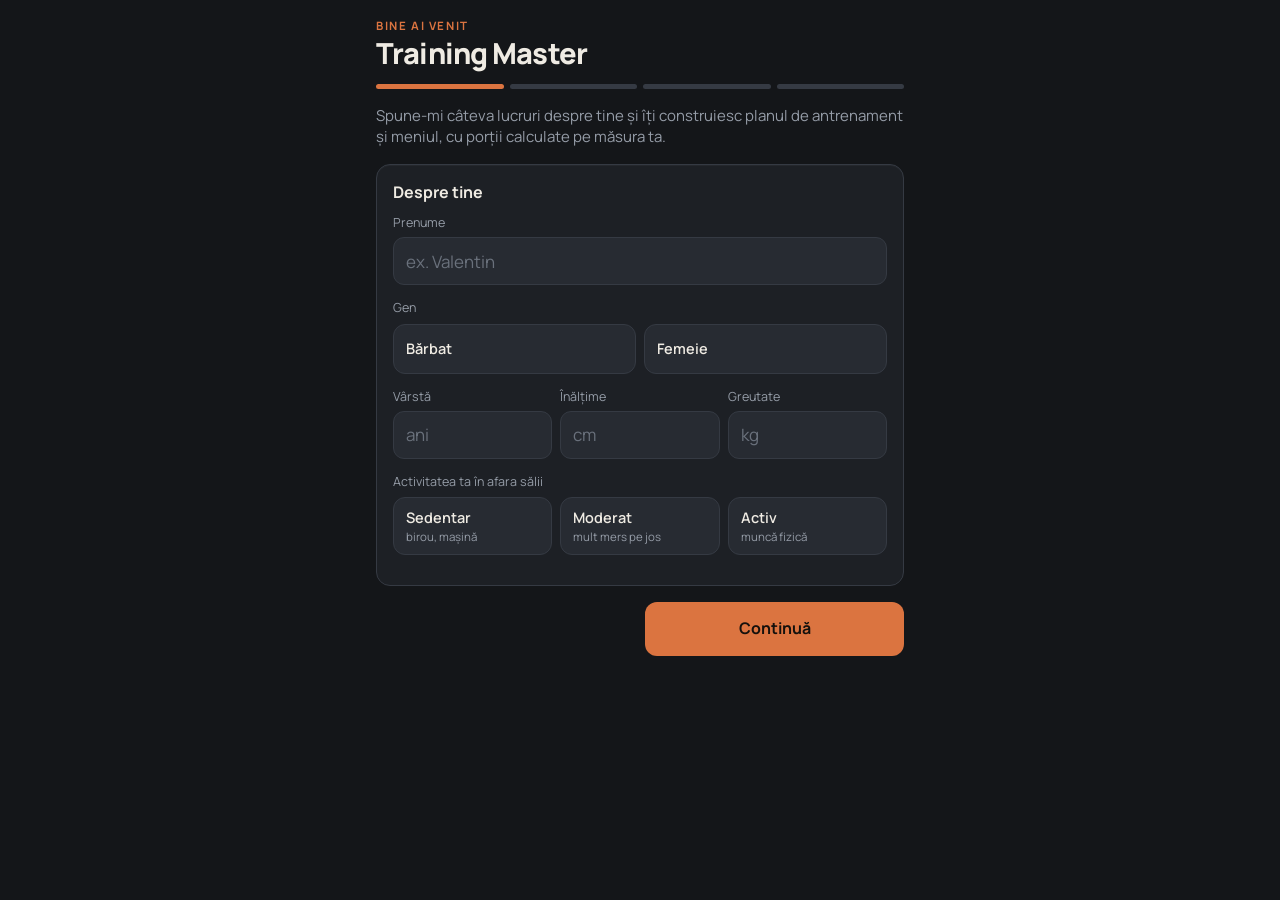
==== commit d304b987: "Aplicația se numește acum Training Master Numele nou apare în titlu, sub iconița de pe telefon, pe e" ====
--- a/index.html
+++ b/index.html
@@ -3,14 +3,14 @@
 <head>
 <meta charset="UTF-8">
 <meta name="viewport" content="width=device-width, initial-scale=1, viewport-fit=cover">
-<title>Fișa de Antrenament</title>
+<title>Training Master</title>
 <meta name="description" content="Plan de antrenament, meniu cu porții calculate și jurnal de progres, pe profilul tău.">
 <meta name="theme-color" content="#141619">
 <meta name="color-scheme" content="dark">
 <meta name="mobile-web-app-capable" content="yes">
 <meta name="apple-mobile-web-app-capable" content="yes">
 <meta name="apple-mobile-web-app-status-bar-style" content="black-translucent">
-<meta name="apple-mobile-web-app-title" content="Fișa">
+<meta name="apple-mobile-web-app-title" content="Training Master">
 <link rel="manifest" href="manifest.webmanifest">
 <link rel="icon" type="image/png" sizes="192x192" href="icons/icon-192.png">
 <link rel="apple-touch-icon" href="icons/apple-touch-icon.png">
@@ -1505,8 +1505,8 @@
 
 /* ============ APLICAȚIA: stare, ecrane, acțiuni ============ */
 
-const LS_KEY = 'fisa-antrenament.v2';
-const APP_VERSION = '2.3';
+const LS_KEY = 'fisa-antrenament.v2'; /* nume intern vechi, păstrat ca datele salvate să rămână */
+const APP_VERSION = '2.4';
 const ACCENTS = {rust: ['#DB7440', '#7A3F1E'], teal: ['#4FB3A2', '#235B52'], violet: ['#A488E6', '#4E3C86'], rose: ['#E0708F', '#7E3550']};
 const GOALS = {masa: 'Masă musculară', ton: 'Tonifiere și formă', slab: 'Slăbire'};
 const FOCUS = {echilibrat: 'Echilibrat, tot corpul', inferior: 'Accent pe fesieri și picioare', superior: 'Accent pe partea superioară'};
@@ -1813,7 +1813,7 @@
 
   h += '<section class="card"><h3>Datele tale</h3><p class="fine">Totul se salvează doar pe acest telefon, în aplicație. Nu se trimite nimic pe internet. Fă din când în când o copie de siguranță, mai ales înainte să schimbi telefonul.</p><div class="row2"><button class="btn ghost" data-act="export">Salvează o copie</button><button class="btn ghost" data-act="import">Restaurează</button></div><input type="file" id="imp" accept="application/json,.json" hidden>' +
     '<details class="how"><summary>Cum pun aplicația pe ecranul telefonului</summary><p><b>iPhone:</b> deschide adresa aplicației în Safari, apasă butonul de partajare (pătratul cu săgeată) și alege „Adaugă pe ecranul principal”.</p><p><b>Android:</b> deschide adresa în Chrome, apasă meniul cu trei puncte și alege „Instalează aplicația” sau „Adaugă pe ecranul principal”.</p><p>După instalare merge și fără internet. Folosește mereu pictograma de pe ecran: acolo sunt salvate datele.</p></details></section>';
-  h += '<p class="fine pad">Fișa de Antrenament ' + APP_VERSION + '. Recomandările sunt generale, pentru adulți sănătoși. Dacă ești însărcinată, ai o problemă medicală sau o accidentare, cere întâi sfatul medicului.</p>';
+  h += '<p class="fine pad">Training Master ' + APP_VERSION + '. Recomandările sunt generale, pentru adulți sănătoși. Dacă ești însărcinată, ai o problemă medicală sau o accidentare, cere întâi sfatul medicului.</p>';
   return h;
 }
 
@@ -1857,7 +1857,7 @@
     '<section class="card"><h3>Preferințe</h3><div class="fld"><span>Mese pe zi</span>' + opts('meals', [[0, 'Automat'], [3, '3'], [4, '4'], [5, '5'], [6, '6']], d) + '<small class="hint">Automat alege 4-6 mese după câte calorii ai de mâncat.</small></div>' +
     '<div class="fld"><span>Culoarea profilului</span><div class="opts sw">' + Object.keys(ACCENTS).map(k => '<label class="opt swatch"><input type="radio" data-in="form" name="accent" value="' + k + '"' + (d.accent === k ? ' checked' : '') + '><span style="--c:' + ACCENTS[k][0] + '" aria-label="' + k + '"></span></label>').join('') + '</div></div></section>'
   ];
-  let h = '<header class="top"><div><div class="eyebrow">' + (!wiz ? 'Modifică profilul' : first ? 'Bine ai venit' : 'Profil nou') + '</div><h1>' + (!wiz ? esc(d.name || '') : first && step === 0 ? 'Fișa de antrenament' : STEPS[step]) + '</h1></div></header>';
+  let h = '<header class="top"><div><div class="eyebrow">' + (!wiz ? 'Modifică profilul' : first ? 'Bine ai venit' : 'Profil nou') + '</div><h1>' + (!wiz ? esc(d.name || '') : first && step === 0 ? 'Training Master' : STEPS[step]) + '</h1></div></header>';
   if (wiz) {
     h += '<div class="steps" aria-label="Pasul ' + (step + 1) + ' din 4">' + STEPS.map((x, i) => '<span class="' + (i < step ? 'done' : i === step ? 'on' : '') + '"></span>').join('') + '</div>';
     if (step === 0) h += '<p class="lead">Spune-mi câteva lucruri despre tine și îți construiesc planul de antrenament și meniul, cu porții calculate pe măsura ta.</p>';
@@ -2006,7 +2006,7 @@
     save(); rerender(); toast('Țintele au fost salvate.');
   },
   'export'() {
-    const name = 'fisa-antrenament-' + TODAY() + '.json', text = JSON.stringify(S);
+    const name = 'training-master-' + TODAY() + '.json', text = JSON.stringify(S);
     try {
       const file = new File([text], name, {type: 'application/json'});
       if (navigator.canShare && navigator.canShare({files: [file]})) { navigator.share({files: [file], title: 'Copie de siguranță'}).catch(() => {}); return; }
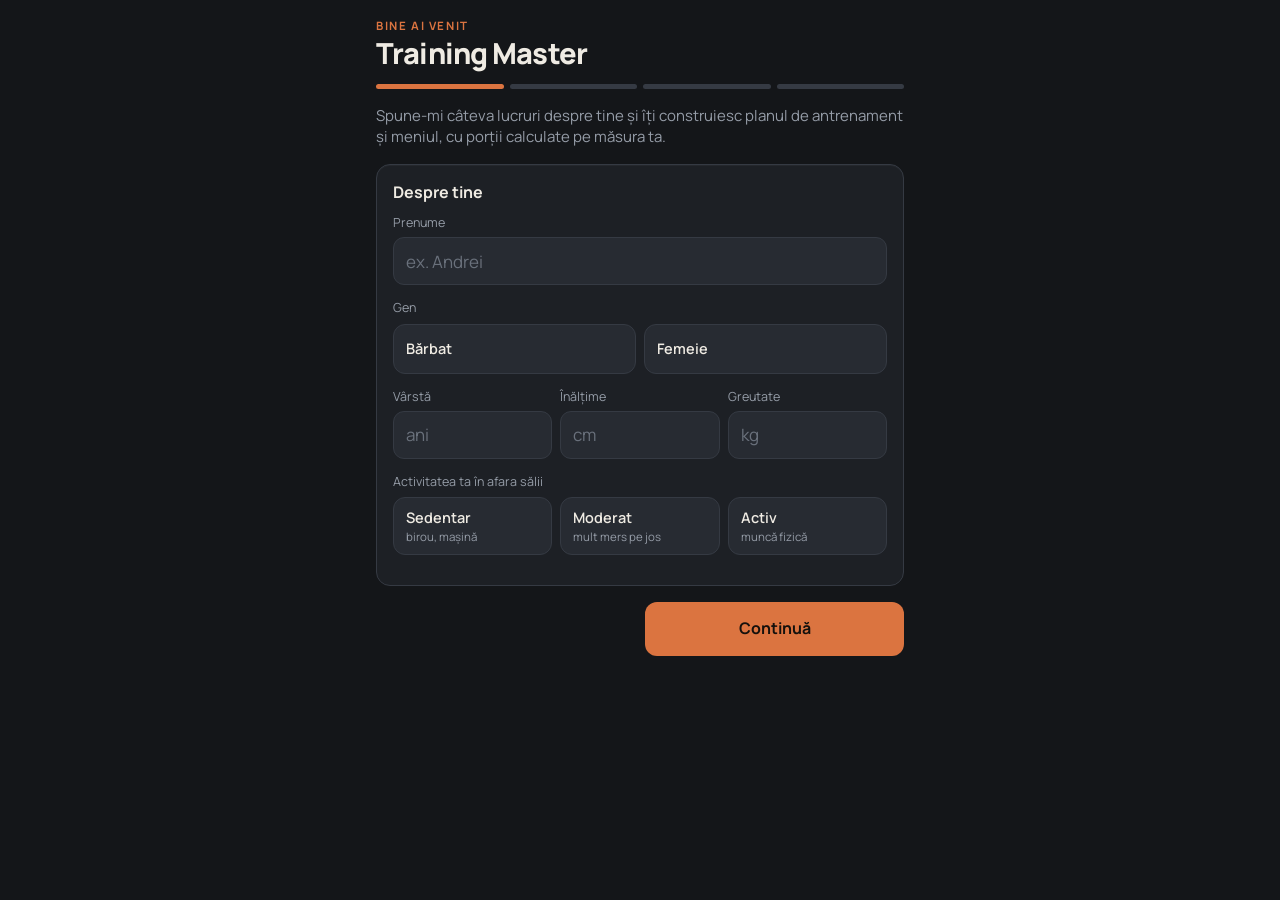
==== commit f5175038: "Sursele, testele și instrucțiunile proiectului intră în repository Până acum repository-ul conținea " ====
--- a/index.html
+++ b/index.html
@@ -21,7 +21,7 @@
 :root{
   --bg:#141619; --surface:#1D2025; --surface-2:#272B32; --line:#353A43;
   --text:#EFEBE3; --muted:#959CA7; --good:#5DBB8A; --warn:#E0B552; --danger:#E0736B;
-  --accent:#DB7440; --accent-dim:#7A3F1E; --anim-outline:#0D0F12; --anim-pad:#2B3037; --anim-padhi:#4B535E; --anim-metal:#6E7682; --anim-metal2:#3B4149; --anim-steel:#A9B0BA; --anim-floor:#191C20; --anim-body:#E6E0D6; --anim-body2:#7D838D; --anim-hair:#2B2420; --anim-mp:var(--accent); --anim-ms:rgba(219,116,64,.45); --glow:rgba(219,116,64,.26);
+  --accent:#DB7440; --accent-dim:#7A3F1E; --anim-outline:#0D0F12; --map-base:#3A414B; --map-line:rgba(0,0,0,.35); --anim-pad:#2B3037; --anim-padhi:#4B535E; --anim-metal:#6E7682; --anim-metal2:#3B4149; --anim-steel:#A9B0BA; --anim-floor:#191C20; --anim-body:#E6E0D6; --anim-body2:#7D838D; --anim-hair:#2B2420; --anim-mp:var(--accent); --anim-ms:rgba(219,116,64,.45); --glow:rgba(219,116,64,.26);
   --r:14px; --tab-h:62px;
 }
 *{box-sizing:border-box;-webkit-tap-highlight-color:transparent}
@@ -330,6 +330,34 @@
 .vb.cur.has i{background:var(--accent)}
 .vb span{font-size:10px;color:var(--muted);white-space:nowrap}
 .vb b{font-size:10px;color:var(--text);font-weight:700;min-height:12px}
+
+/* ---------- v2.5: alegerea antrenamentului ---------- */
+.bmap{display:block}
+.bmap text{font-size:5.2px;fill:var(--muted);font-family:inherit;letter-spacing:.02em}
+.hero-body{display:flex;gap:12px;align-items:center;margin-top:12px}
+.hero-body .bmap{width:92px;flex:none}
+.hero-body .mus{margin-top:0;align-content:center}
+.linkbtn{display:flex;align-items:center;justify-content:center;gap:8px;width:100%;min-height:44px;margin-top:6px;color:var(--accent);font-weight:700;font-size:14px;border-radius:12px}
+.linkbtn svg{width:18px;height:18px;fill:none;stroke:currentColor;stroke-width:2;stroke-linecap:round;stroke-linejoin:round}
+.linkbtn:active{background:rgba(255,255,255,.04)}
+.chip.more{border-style:dashed;background:transparent}
+.chip.more i{font-size:16px;line-height:1;color:var(--accent)}
+.jumps{display:flex;gap:6px;overflow-x:auto;margin:12px -18px 4px;padding:0 18px 4px;scrollbar-width:none;position:sticky;top:-22px;z-index:2;background:var(--surface);padding-top:10px}
+.jumps::-webkit-scrollbar{display:none}
+.jumps button{flex:none;font-size:12.5px;font-weight:700;padding:8px 12px;border-radius:999px;border:1px solid var(--line);color:var(--text);background:var(--surface-2);white-space:nowrap}
+.pk{margin-top:18px}
+.pk h4{display:flex;align-items:center;gap:8px;font-size:15px;text-transform:none;letter-spacing:0;color:var(--text);margin:0 0 4px}
+.pk>.fine{margin-bottom:10px}
+.wgrid{display:grid;grid-template-columns:minmax(0,1fr) minmax(0,1fr);gap:10px}
+.wcard{display:flex;flex-direction:column;gap:8px;text-align:left;background:var(--surface-2);border:1px solid var(--line);border-radius:14px;padding:10px 10px 12px;transition:border-color .2s, transform .1s}
+.wcard:active{transform:scale(.98)}
+.wcard .bmap{width:100%;height:auto;max-height:96px;border-radius:10px;background:radial-gradient(90% 90% at 50% 30%, #2E343C, #23272D);padding:6px 0 2px}
+.wcard.on{border-color:var(--accent);box-shadow:inset 0 0 0 1px var(--accent)}
+.wtxt{display:flex;flex-direction:column;gap:3px;min-width:0}
+.wtxt b{font-size:14px;line-height:1.25}
+.wtxt small{font-size:11.5px;line-height:1.3}
+.wtxt em{font-style:normal;font-size:11.5px;color:var(--muted);font-weight:600}
+.badge{display:inline-block;align-self:flex-start;font-style:normal;font-size:10.5px;font-weight:800;letter-spacing:.04em;text-transform:uppercase;color:#17120E;background:var(--accent);border-radius:999px;padding:3px 7px}
 
 </style>
 </head>
@@ -638,6 +666,12 @@
   GC:  {n:'Fesieri complet', s:'Fesieri · Abdomen', e:[['hipthrust',3,'12-15'],['stepup',3,'10-12'],['backext',3,'12-15'],['goblet',3,'10-12'],['kickback',3,'12-15'],['legraise',3,'10-12']]},
   UL:  {n:'Superior complet', s:'Spate · Umeri · Piept · Brațe', e:[['latpull',3,'8-10'],['dbshoulder',3,'8-10'],['crow',3,'10-12'],['incline',3,'10-12'],['latraise',3,'12-15'],['tricep',2,'10-12'],['bicep',2,'10-12']]},
   UL2: {n:'Superior și abdomen', s:'Spate · Piept · Umeri · Abdomen', e:[['asstpull',3,'6-10'],['chestpress',3,'10-12'],['dbrow',3,'8-10'],['latraise',3,'12-15'],['facepull',3,'12-15'],['plank',3,'30-45']]},
+  LEGS:{n:'Picioare', s:'Cvadriceps · Ischiogambieri · Fesieri · Gambe', e:[['squat',4,'6-10'],['rdl',3,'8-10'],['legpress',3,'10-12'],['legcurl',3,'10-12'],['legext',3,'12-15'],['calf',4,'10-15']]},
+  CT:  {n:'Piept și triceps', s:'Piept · Triceps · Umeri', e:[['bench',4,'6-10'],['incline',3,'8-10'],['chestpress',3,'10-12'],['flye',3,'12-15'],['tricep',3,'10-12'],['ohtri',3,'10-12']]},
+  BB:  {n:'Spate și biceps', s:'Spate · Biceps · Umeri (spate)', e:[['latpull',4,'8-10'],['crow',3,'8-10'],['dbrow',3,'8-10'],['facepull',3,'12-15'],['bicep',3,'10-12'],['hammer',3,'10-12']]},
+  CORE:{n:'Abdomen și core', s:'Abdomen · Zona lombară', e:[['plank',3,'30-60'],['cablecrunch',3,'12-15'],['legraise',3,'10-15'],['backext',3,'12-15']]},
+  GABS:{n:'Fesieri și abdomen', s:'Fesieri · Abdomen', e:[['hipthrust',4,'8-12'],['kickback',3,'12-15'],['abduction',3,'15-20'],['cablecrunch',3,'12-15'],['legraise',3,'10-12'],['plank',2,'30-45']]},
+  FW:  {n:'Tot corpul, accent pe fesieri', s:'Fesieri · Picioare · Spate · Piept', e:[['hipthrust',3,'8-12'],['goblet',3,'10-12'],['latpull',3,'8-10'],['chestpress',3,'10-12'],['legcurl',3,'10-12'],['abduction',2,'15-20'],['plank',2,'30-45']]},
   MX:  {n:'Fesieri și superior', s:'Fesieri · Spate · Piept', e:[['hipthrust',3,'12-15'],['backext',3,'12-15'],['kickback',3,'12-15'],['asstpull',3,'6-10'],['chestpress',3,'10-12'],['dbrow',3,'8-10'],['plank',3,'30-45']]}
 };
 
@@ -647,6 +681,20 @@
   inferior:   {3:['GA','UL','GB'], 4:['GA','UL','GB','MX'], 5:['GA','UL','GB','UL2','GC']},
   superior:   {3:['UA','LA','UB'], 4:['UA','LA','UB','SA'], 5:['PUSH','PULL','LA','UA','SA']}
 };
+/* Biblioteca: orice antrenament poate fi ales în ziua respectivă, în afara programului.
+   Note din cercetare: fiecare grupă de 2 ori pe săptămână crește mai mult decât o dată (Schoenfeld 2016);
+   fesierii răspund cel mai bine la 2-3 ședințe pe săptămână, alternând zile cu accent pe șold și pe cvadriceps. */
+const LIB = [
+  {id:'ppl', n:'Push · Pull · Legs', d:'Împins (piept, umeri, triceps), tras (spate, biceps) și picioare, în zile separate. Repetă ciclul ca fiecare grupă să ajungă de 2 ori pe săptămână.', k:['PUSH','PULL','LEGS']},
+  {id:'bro', n:'Pe grupe musculare', d:'Două grupe pe zi. Fiecare grupă e lucrată o singură dată pe săptămână, așa că fă toate zilele din listă în aceeași săptămână.', k:['CT','BB','SA','LEGS']},
+  {id:'ul', n:'Superior · Inferior', d:'Alternezi partea de sus cu cea de jos. La 4 antrenamente pe săptămână, fiecare grupă e lucrată de 2 ori.', k:['UA','UB','LA','LB']},
+  {id:'full', n:'Tot corpul', d:'Toate grupele într-o singură ședință. Ideal la 2-3 antrenamente pe săptămână sau când ai puțin timp.', k:['FA','FB','FC','FW']},
+  {id:'glute', n:'Fesieri și picioare', d:'Alternează o zi cu accent pe fesieri și ischiogambieri cu una cu accent pe cvadriceps. Fesierii cresc cel mai bine lucrați de 2-3 ori pe săptămână.', k:['GA','GB','GC','GABS']},
+  {id:'upw', n:'Partea superioară', d:'Spate, umeri, piept și brațe, pentru o siluetă echilibrată și postură bună.', k:['UL','UL2','MX']},
+  {id:'core', n:'Abdomen', d:'O sesiune scurtă pentru abdomen și zona lombară. Merge și după alt antrenament.', k:['CORE']}
+];
+const LIB_ORDER = {m: ['ppl', 'bro', 'ul', 'full', 'glute', 'upw', 'core'], f: ['glute', 'full', 'upw', 'ul', 'ppl', 'bro', 'core']};
+const LIBK = LIB.reduce((a, c) => a.concat(c.k.filter(k => !a.includes(k))), []);
 const WEEKPLAN = {3:'Luni · Miercuri · Vineri', 4:'Luni · Marți · Joi · Vineri', 5:'Luni · Marți · Miercuri · Vineri · Sâmbătă'};
 
 /* ---------- INGREDIENTE: valori la 100 g (kcal, proteine, carbohidrați, grăsimi) ----------
@@ -808,7 +856,7 @@
   ]
 };
 
-if (typeof module !== 'undefined') module.exports = {EX, BLOCKS, PROGRAMS, WEEKPLAN, ING, SLOTS, SLOTSETS, RECIPES};
+if (typeof module !== 'undefined') module.exports = {EX, BLOCKS, PROGRAMS, WEEKPLAN, ING, SLOTS, SLOTSETS, RECIPES, LIB, LIB_ORDER, LIBK};
 
 /* ============ CALCULE: ținte nutriționale, program, porții, progresie ============ */
 
@@ -855,15 +903,21 @@
 function mealCount(p, kcal) { return p.meals || (kcal < 1900 ? 4 : kcal < 2500 ? 5 : 6); }
 
 /* Programul profilului: zile + exerciții (cu înlocuirile alese și seturi în plus la nivel intermediar) */
-function program(p) {
-  const keys = (PROGRAMS[p.focus] || PROGRAMS.echilibrat)[p.days] || PROGRAMS.echilibrat[4];
-  return keys.map((k, i) => {
-    const b = BLOCKS[k];
-    return {i, k, name: b.n, sub: b.s, ex: b.e.map((e, j) => {
-      const sw = p.swaps && p.swaps[k + ':' + e[0]];
-      return {base: e[0], id: sw && EX[sw] ? sw : e[0], sets: e[1] + (p.level === 'int' && j < 2 ? 1 : 0), reps: e[2]};
-    })};
-  });
+function buildDay(p, k, i) {
+  const b = BLOCKS[k];
+  return {i, k, name: b.n, sub: b.s, lib: i >= 100, ex: b.e.map((e, j) => {
+    const sw = p.swaps && p.swaps[k + ':' + e[0]];
+    return {base: e[0], id: sw && EX[sw] ? sw : e[0], sets: e[1] + (p.level === 'int' && j < 2 ? 1 : 0), reps: e[2]};
+  })};
+}
+function programKeys(p) { return (PROGRAMS[p.focus] || PROGRAMS.echilibrat)[p.days] || PROGRAMS.echilibrat[4]; }
+function program(p) { return programKeys(p).map((k, i) => buildDay(p, k, i)); }
+/* indicele unei zile: dacă antrenamentul e în programul tău, rămâne ziua din program (rotația continuă firesc) */
+function dayIndexFor(p, k) { const i = programKeys(p).indexOf(k); return i >= 0 ? i : 100 + LIBK.indexOf(k); }
+function dayByIndex(p, i) {
+  const keys = programKeys(p);
+  if (i >= 100 && LIBK[i - 100]) return buildDay(p, LIBK[i - 100], i);
+  return buildDay(p, keys[Math.min(Math.max(0, i || 0), keys.length - 1)], Math.min(Math.max(0, i || 0), keys.length - 1));
 }
 
 function repRange(reps) { const m = String(reps).match(/(\d+)\D+(\d+)/); return m ? [+m[1], +m[2]] : [+reps || 0, +reps || 0]; }
@@ -1020,7 +1074,7 @@
   return {meals: best.meals, tot: best.tot, t};
 }
 
-if (typeof module !== 'undefined') module.exports = {targets, program, planDay, solveMeal, suggest, qtyText, mealCount, ymd, mondayOf, repRange, score};
+if (typeof module !== 'undefined') module.exports = {targets, program, buildDay, dayByIndex, dayIndexFor, planDay, solveMeal, suggest, qtyText, mealCount, ymd, mondayOf, repRange, score};
 
 /* ============ ANIMAȚII: siluetă SVG pentru fiecare exercițiu ============
    Vedere laterală, silueta privește spre dreapta. Unghiuri în grade, în coordonate SVG:
@@ -1431,6 +1485,50 @@
     return sideSVG(def, solve(P), id, sA);
   }
 
+  /* ---------- harta musculară: corp văzut din față și din spate, cu grupele colorate ---------- */
+  function bodyMap(m) {
+    const col = k => m.p.includes(k) ? 'var(--accent)' : m.s.includes(k) ? 'var(--anim-ms)' : null;
+    const BASE = 'var(--map-base)', LINE = 'var(--map-line)';
+    const el = (x, y, rx, ry, f) => '<ellipse cx="' + x + '" cy="' + y + '" rx="' + rx + '" ry="' + ry + '" fill="' + f + '"/>';
+    const rr = (x, y, w, h, r, f) => '<rect x="' + x + '" y="' + y + '" width="' + w + '" height="' + h + '" rx="' + r + '" fill="' + f + '"/>';
+    const pair = (cx, dx, y, rx, ry, f) => el(cx - dx, y, rx, ry, f) + el(cx + dx, y, rx, ry, f);
+    function base(cx) {
+      return el(cx, 9, 6, 6.6, BASE) + rr(cx - 2.6, 14, 5.2, 5, 1.5, BASE) +
+        '<path d="M' + (cx - 11) + ',20 Q' + cx + ',16 ' + (cx + 11) + ',20 L' + (cx + 9.5) + ',38 L' + (cx + 7.5) + ',51 L' + (cx - 7.5) + ',51 L' + (cx - 9.5) + ',38 Z" fill="' + BASE + '"/>' +
+        rr(cx - 8.5, 48, 17, 10, 4, BASE) + pair(cx, 11.5, 23, 4.8, 4.4, BASE) +
+        pair(cx, 14, 34, 3.1, 7.4, BASE) + pair(cx, 16, 49, 2.5, 7.2, BASE) + pair(cx, 16.6, 58, 1.9, 2.3, BASE) +
+        pair(cx, 4.8, 68, 4.9, 11.5, BASE) + pair(cx, 4.8, 81, 3.3, 2.6, BASE) + pair(cx, 4.8, 92, 3.3, 9, BASE) + pair(cx, 5.3, 103, 3.4, 1.7, BASE);
+    }
+    const F = 25, B = 75;
+    let h = '<svg class="bmap" viewBox="0 0 100 108" aria-hidden="true">' + base(F) + base(B);
+    /* față */
+    if (col('shoulders')) h += pair(F, 11.5, 23, 4.6, 4.2, col('shoulders'));
+    if (col('chest')) h += '<path d="M' + (F - 0.6) + ',24 Q' + (F - 9) + ',22.5 ' + (F - 9) + ',27.5 Q' + (F - 7.5) + ',32.5 ' + (F - 0.6) + ',31.5 Z" fill="' + col('chest') + '"/><path d="M' + (F + 0.6) + ',24 Q' + (F + 9) + ',22.5 ' + (F + 9) + ',27.5 Q' + (F + 7.5) + ',32.5 ' + (F + 0.6) + ',31.5 Z" fill="' + col('chest') + '"/>';
+    if (col('abs')) h += rr(F - 4, 33.5, 8, 16, 3, col('abs')) + '<path d="M' + F + ',34 V49 M' + (F - 4) + ',38.5 H' + (F + 4) + ' M' + (F - 4) + ',43.5 H' + (F + 4) + '" stroke="' + LINE + '" stroke-width=".6"/>';
+    if (col('biceps')) h += pair(F, 14, 34, 2.7, 6.2, col('biceps'));
+    if (col('forearms')) { h += pair(F, 16, 49, 2.2, 6.2, col('forearms')); h += pair(B, 16, 49, 2.2, 6.2, col('forearms')); }
+    if (col('hipflex')) h += pair(F, 4.8, 58.5, 3.6, 3.4, col('hipflex'));
+    if (col('quads')) h += pair(F, 4.8, 68, 4.4, 10.5, col('quads'));
+    if (col('gmed')) h += pair(F, 8.2, 58, 1.8, 4, col('gmed'));
+    /* spate */
+    if (col('traps')) h += '<path d="M' + B + ',14 L' + (B - 9.5) + ',20.5 L' + B + ',29 L' + (B + 9.5) + ',20.5 Z" fill="' + col('traps') + '"/>';
+    if (col('shoulders') || col('reardelt')) h += pair(B, 11.5, 23, 4.6, 4.2, col('reardelt') || col('shoulders'));
+    if (col('back')) h += '<path d="M' + (B - 1) + ',27 L' + (B - 9) + ',23.5 L' + (B - 8) + ',35 L' + (B - 1.5) + ',42 Z" fill="' + col('back') + '"/><path d="M' + (B + 1) + ',27 L' + (B + 9) + ',23.5 L' + (B + 8) + ',35 L' + (B + 1.5) + ',42 Z" fill="' + col('back') + '"/>';
+    if (col('lowerback')) h += rr(B - 4.5, 41, 9, 9, 3, col('lowerback'));
+    if (col('triceps')) h += pair(B, 14, 34, 2.7, 6.2, col('triceps'));
+    if (col('glutes')) h += pair(B, 4.4, 56, 4.6, 4.6, col('glutes'));
+    if (col('gmed')) h += pair(B, 8.2, 52.5, 2, 3.6, col('gmed'));
+    if (col('hamstrings')) h += pair(B, 4.8, 70, 4.1, 9.5, col('hamstrings'));
+    if (col('calves')) h += pair(B, 4.8, 91, 3, 7.5, col('calves'));
+    return h + '<text x="' + F + '" y="107.5" text-anchor="middle">față</text><text x="' + B + '" y="107.5" text-anchor="middle">spate</text></svg>';
+  }
+  function dayMuscles(exIds) {
+    const p = [], s = [];
+    exIds.forEach(id => muscles(id).p.forEach(k => { if (!p.includes(k)) p.push(k); }));
+    exIds.forEach(id => muscles(id).s.forEach(k => { if (!p.includes(k) && !s.includes(k)) s.push(k); }));
+    return {p, s};
+  }
+
   /* ---------- redare în pagină ---------- */
   const reduce = typeof matchMedia === 'function' && matchMedia('(prefers-reduced-motion: reduce)').matches;
   let paused = reduce, frozenAt = 0.5, raf = 0, last = 0;
@@ -1498,7 +1596,7 @@
       '<button class="anim-btn" data-act="animtoggle" aria-label="Oprește animația">❚❚</button>' + legend(id) + '</div>';
   }
   function thumb(id) { return D[id] ? '<span class="anim-thumb" data-thumb="' + id + '" aria-hidden="true"><svg viewBox="' + VB + '"></svg></span>' : ''; }
-  return {D, VB, MN, svgInner, html, thumb, scan, toggle, muscles, has: id => !!D[id]};
+  return {D, VB, MN, svgInner, html, thumb, scan, toggle, muscles, bodyMap, dayMuscles, has: id => !!D[id]};
 })();
 
 if (typeof module !== 'undefined') module.exports = {ANIM};
@@ -1506,7 +1604,7 @@
 /* ============ APLICAȚIA: stare, ecrane, acțiuni ============ */
 
 const LS_KEY = 'fisa-antrenament.v2'; /* nume intern vechi, păstrat ca datele salvate să rămână */
-const APP_VERSION = '2.4';
+const APP_VERSION = '2.5';
 const ACCENTS = {rust: ['#DB7440', '#7A3F1E'], teal: ['#4FB3A2', '#235B52'], violet: ['#A488E6', '#4E3C86'], rose: ['#E0708F', '#7E3550']};
 const GOALS = {masa: 'Masă musculară', ton: 'Tonifiere și formă', slab: 'Slăbire'};
 const FOCUS = {echilibrat: 'Echilibrat, tot corpul', inferior: 'Accent pe fesieri și picioare', superior: 'Accent pe partea superioară'};
@@ -1548,9 +1646,9 @@
 }
 function nextDay(p, prog, today) {
   const ss = p.sessions;
-  const cur = ss.filter(s => s.d === today && !s.done && hasOk(s)).pop();
+  const cur = ss.filter(s => s.d === today && !s.done && hasOk(s) && s.i < 100).pop();
   if (cur) return cur.i % prog.length;
-  for (let i = ss.length - 1; i >= 0; i--) if (hasOk(ss[i])) return (ss[i].i + 1) % prog.length;
+  for (let i = ss.length - 1; i >= 0; i--) if (hasOk(ss[i]) && ss[i].i < 100) return (ss[i].i + 1) % prog.length;
   return 0;
 }
 function sesVolume(s) { let v = 0; Object.keys(s.sets).forEach(id => { if (EX[id] && EX[id].k !== 't' && !EX[id].assist) okSets(s, id).forEach(x => { v += (x.w || 0) * x.r; }); }); return v; }
@@ -1601,12 +1699,9 @@
 }
 
 /* ---------- ANTRENAMENT ---------- */
-function dayMuscles(day) {
-  const p = [], q = [];
-  day.ex.forEach(x => ANIM.muscles(x.id).p.forEach(k => { if (!p.includes(k)) p.push(k); }));
-  day.ex.forEach(x => ANIM.muscles(x.id).s.forEach(k => { if (!p.includes(k) && !q.includes(k)) q.push(k); }));
-  return {p, s: q};
-}
+function dayMuscles(day) { return ANIM.dayMuscles(day.ex.map(x => x.id)); }
+function dayMins(day) { return Math.round(day.ex.reduce((n, x) => n + x.sets * (restFor(x.id) + 45), 0) / 60 + 8); }
+function libCat(k) { return LIB.find(c => c.k.includes(k)) || LIB[0]; }
 function musChips(m, maxP, maxS) { return '<div class="mus">' + m.p.slice(0, maxP).map(k => '<span class="mu p">' + ANIM.MN[k] + '</span>').join('') + m.s.slice(0, maxS).map(k => '<span class="mu s">' + ANIM.MN[k] + '</span>').join('') + '</div>'; }
 function ring(done, total, label) {
   const C = 2 * Math.PI * 22, fr = total ? clamp(done / total, 0, 1) : 0;
@@ -1615,35 +1710,60 @@
 function sesDone(ses, day) { return ses ? day.ex.reduce((n, x) => n + Math.min(x.sets, okSets(ses, x.id).length), 0) : 0; }
 function vTrain(p) {
   const prog = program(p), today = TODAY();
-  if (ui.day == null || ui.day >= prog.length) {
-    /* dacă azi s-a lucrat deja, rămâi pe ziua de azi; altfel arată ziua care urmează în rotație */
-    const mine = p.sessions.filter(s => s.d === today && hasOk(s) && s.i < prog.length).pop();
+  if (ui.day == null || (ui.day < 100 && ui.day >= prog.length)) {
+    /* dacă azi s-a lucrat deja, rămâi pe antrenamentul de azi; altfel arată ziua care urmează în rotație */
+    const mine = p.sessions.filter(s => s.d === today && hasOk(s) && (s.i < prog.length || s.i >= 100)).pop();
     ui.day = mine ? mine.i : nextDay(p, prog, today);
   }
-  const nd = nextDay(p, prog, today), day = prog[ui.day], ses = findSession(p, today, ui.day), wk = weekDates(p, today);
-  const total = day.ex.reduce((n, x) => n + x.sets, 0), done = sesDone(ses, day);
-  const mins = Math.round(day.ex.reduce((n, x) => n + x.sets * (restFor(x.id) + 45), 0) / 60 + 8);
+  const nd = nextDay(p, prog, today), day = dayByIndex(p, ui.day), ses = findSession(p, today, day.i), wk = weekDates(p, today);
+  const total = day.ex.reduce((n, x) => n + x.sets, 0), done = sesDone(ses, day), mins = dayMins(day);
   const nextEx = day.ex.find(x => !ses || okSets(ses, x.id).length < x.sets);
-  const status = ses && ses.done ? 'Încheiat azi' : done ? 'În desfășurare' : ui.day === nd ? 'Azi' : 'Ales de tine';
-  let h = '<section class="hero"><div class="hero-top"><div><div class="eyebrow">' + status + ' · ziua ' + (day.i + 1) + ' din ' + prog.length + '</div><h2>' + esc(day.name) + '</h2></div>' + ring(done, total, 'seturi') + '</div>' +
-    musChips(dayMuscles(day), 5, 2) +
+  const status = ses && ses.done ? 'Încheiat azi' : done ? 'În desfășurare' : day.i === nd ? 'Azi' : 'Ales de tine';
+  const where = day.lib ? libCat(day.k).n : 'ziua ' + (day.i + 1) + ' din ' + prog.length;
+  let h = '<section class="hero"><div class="hero-top"><div><div class="eyebrow">' + status + ' · ' + esc(where) + '</div><h2>' + esc(day.name) + '</h2></div>' + ring(done, total, 'seturi') + '</div>' +
+    '<div class="hero-body">' + ANIM.bodyMap(dayMuscles(day)) + musChips(dayMuscles(day), 4, 2) + '</div>' +
     '<div class="hero-stats"><span><b>' + day.ex.length + '</b> exerciții</span><span><b>' + total + '</b> seturi</span><span><b>~' + mins + '</b> minute</span></div>' +
     (ses && ses.done ? '<div class="hero-done"><span>✓ ' + sesSetCount(ses) + ' seturi · ' + fmtK(sesVolume(ses)) + ' kg volum</span><button class="btn small ghost" data-act="reopen">Redeschide</button></div>'
       : nextEx ? '<button class="btn big" data-act="start">' + (done ? 'Continuă: ' + esc(EX[nextEx.id].n) : 'Începe antrenamentul') + '</button>'
-      : '<button class="btn big" data-act="finish">Încheie antrenamentul</button>') + '</section>';
+      : '<button class="btn big" data-act="finish">Încheie antrenamentul</button>') +
+    (done ? '' : '<button class="linkbtn" data-act="picker"><svg viewBox="0 0 24 24" aria-hidden="true"><path d="M4 7h13l-3-3M20 17H7l3 3"/></svg>Vreau alt antrenament azi</button>') + '</section>';
+  if (day.lib && libCat(day.k).id === 'bro') h += '<section class="card note"><b>Antrenament pe grupe</b><p>Aici fiecare grupă e lucrată o dată pe săptămână. Ca să crești la fel de bine ca în program, fă în aceeași săptămână și celelalte zile: piept și triceps, spate și biceps, umeri și brațe, picioare.</p></section>';
   h += '<section class="card week"><div><b>' + wk + ' din ' + p.days + '</b> antrenamente săptămâna aceasta<small>' + (wk >= p.days ? 'Ținta săptămânii este atinsă.' : 'Program sugerat: ' + WEEKPLAN[p.days]) + '</small></div>' + plates(wk, p.days) + '</section>';
 
   const from = p.deload || p.created, weeks = {};
   p.sessions.forEach(s => { if (s.d > from && hasOk(s)) weeks[mondayOf(s.d)] = 1; });
   if (Object.keys(weeks).length >= 7) h += '<section class="card note warn"><b>E timpul pentru o săptămână ușoară</b><p>Ai strâns 7 săptămâni de antrenament. Săptămâna aceasta fă aceleași exerciții cu un set mai puțin și cu greutăți cu 10-20% mai mici. Corpul se reface și revii mai puternic.</p><button class="btn small" data-act="deload">Am înțeles, repornește numărătoarea</button></section>';
 
-  h += '<h3 class="sec">Zilele programului</h3><div class="chips">' + prog.map(d => '<button class="chip' + (d.i === ui.day ? ' on' : '') + '" data-act="day" data-i="' + d.i + '"><b>Ziua ' + (d.i + 1) + '</b><span>' + esc(d.name) + '</span>' + (d.i === nd ? '<i>urmează</i>' : '') + '</button>').join('') + '</div>';
-  if (!p.sessions.some(hasOk)) h += '<section class="card note"><b>Cum funcționează</b><p>Începe cu 5-8 minute de încălzire ușoară (bandă, bicicletă). Apasă pe un exercițiu: vezi mișcarea animată și mușchii lucrați, scrii greutatea și repetările, apoi bifezi setul. Cronometrul de pauză pornește singur.</p></section>';
+  h += '<h3 class="sec">Programul tău</h3><div class="chips">' +
+    (day.lib ? '<button class="chip on" data-act="picker"><b>Ales azi</b><span>' + esc(day.name) + '</span><i>schimbă</i></button>' : '') +
+    prog.map(d => '<button class="chip' + (d.i === ui.day ? ' on' : '') + '" data-act="day" data-i="' + d.i + '"><b>Ziua ' + (d.i + 1) + '</b><span>' + esc(d.name) + '</span>' + (d.i === nd ? '<i>urmează</i>' : '') + '</button>').join('') +
+    '<button class="chip more" data-act="picker"><b>Altceva</b><span>Toate antrenamentele</span><i>+</i></button></div>';
+  if (!p.sessions.some(hasOk)) h += '<section class="card note"><b>Cum funcționează</b><p>Începe cu 5-8 minute de încălzire ușoară (bandă, bicicletă). Apasă pe un exercițiu: vezi mișcarea animată și mușchii lucrați, scrii greutatea și repetările, apoi bifezi setul. Cronometrul de pauză pornește singur. Dacă azi vrei altceva decât programul, alege din „Altceva”.</p></section>';
   h += '<h3 class="sec">Exercițiile zilei</h3>' + day.ex.map(ex => vExercise(p, ex, ses, today)).join('');
 
   if (ses && hasOk(ses) && !ses.done && nextEx) h += '<button class="btn big ghost" data-act="finish">Încheie antrenamentul</button>';
   if (targets(p).goal === 'slab') h += '<section class="card note"><b>Pentru slăbire</b><p>Greutățile rămân la fel de grele ca la masă musculară: ele îți păstrează mușchii. Adaugă 8.000-10.000 de pași pe zi și, dacă vrei, 20-30 de minute de mers alert după antrenament.</p></section>';
   return h;
+}
+
+/* fereastra „Ce lucrezi azi?”: programul tău + toată biblioteca, pe categorii */
+function vPicker(p) {
+  const prog = program(p), nd = nextDay(p, prog, TODAY()), order = LIB_ORDER[p.sex] || LIB_ORDER.m;
+  const card = (d, badge) => {
+    const m = dayMuscles(d);
+    return '<button class="wcard' + (d.i === ui.day ? ' on' : '') + '" data-act="pickday" data-i="' + d.i + '">' + ANIM.bodyMap(m) +
+      '<span class="wtxt">' + (badge ? '<i class="badge">' + badge + '</i>' : '') + '<b>' + esc(d.name) + '</b><small>' + m.p.slice(0, 3).map(k => ANIM.MN[k]).join(' · ') + '</small><em>' + d.ex.length + ' exerciții · ~' + dayMins(d) + ' min</em></span></button>';
+  };
+  let h = '<h3>Ce lucrezi azi?</h3><p class="fine">Alege orice antrenament. Greutățile și recordurile se păstrează pe fiecare exercițiu, indiferent de ziua în care îl faci.</p>' +
+    '<div class="jumps"><button data-act="jump" data-to="pk-prog">Programul tău</button>' + order.map(id => '<button data-act="jump" data-to="pk-' + id + '">' + LIB.find(c => c.id === id).n + '</button>').join('') + '</div>' +
+    '<section class="pk" id="pk-prog"><h4>Programul tău</h4><p class="fine">' + esc(FOCUS[p.focus]) + ' · ' + p.days + ' zile pe săptămână</p><div class="wgrid">' +
+    prog.map(d => card(d, d.i === nd ? 'urmează' : '')).join('') + '</div></section>';
+  order.forEach((id, n) => {
+    const c = LIB.find(x => x.id === id);
+    h += '<section class="pk" id="pk-' + id + '"><h4>' + c.n + (n === 0 ? ' <i class="badge">potrivit pentru tine</i>' : '') + '</h4><p class="fine">' + c.d + '</p><div class="wgrid">' +
+      c.k.map(k => card(dayByIndex(p, dayIndexFor(p, k)))).join('') + '</div></section>';
+  });
+  return h + '<button class="btn ghost big" data-act="closesheet">Închide</button>';
 }
 
 function vExercise(p, ex, ses, today) {
@@ -1846,7 +1966,7 @@
   const tag = k => (rec === k ? 'recomandat pentru tine' : '');
   const sec = [
     '<section class="card"><h3>Despre tine</h3>' +
-    '<label class="fld">Prenume<input class="in" data-in="form" name="name" maxlength="20" autocomplete="off" value="' + esc(d.name || '') + '" placeholder="ex. Valentin"></label>' +
+    '<label class="fld">Prenume<input class="in" data-in="form" name="name" maxlength="20" autocomplete="off" value="' + esc(d.name || '') + '" placeholder="ex. Andrei"></label>' +
     '<div class="fld"><span>Gen</span>' + opts('sex', [['m', 'Bărbat'], ['f', 'Femeie']], d) + '</div>' +
     '<div class="grid3"><label class="fld">Vârstă<input class="in" data-in="form" name="age" inputmode="numeric" autocomplete="off" value="' + esc(d.age || '') + '" placeholder="ani"></label><label class="fld">Înălțime<input class="in" data-in="form" name="h" inputmode="numeric" autocomplete="off" value="' + esc(d.h || '') + '" placeholder="cm"></label><label class="fld">Greutate<input class="in" data-in="form" name="w" inputmode="decimal" autocomplete="off" value="' + esc(d.w || '') + '" placeholder="kg"></label></div>' +
     '<div class="fld"><span>Activitatea ta în afara sălii</span>' + opts('act', [['sed', 'Sedentar', 'birou, mașină'], ['mod', 'Moderat', 'mult mers pe jos'], ['act', 'Activ', 'muncă fizică']], d) + '</div></section>',
@@ -1896,12 +2016,18 @@
 function closeSheet() { $('#sheet').hidden = true; document.body.classList.remove('noscroll'); }
 let toastT = null;
 function toast(msg) { const t = $('#toast'); t.textContent = msg; t.hidden = false; clearTimeout(toastT); toastT = setTimeout(() => { t.hidden = true; }, 2600); }
-function curDay() { const p = P(), prog = program(p); return prog[Math.min(ui.day || 0, prog.length - 1)]; }
+function curDay() { return dayByIndex(P(), ui.day == null ? 0 : ui.day); }
 
 /* ---------- ACȚIUNI ---------- */
 const ACT = {
   tab(el) { ui.tab = el.dataset.tab; render(); window.scrollTo(0, 0); },
   day(el) { ui.day = +el.dataset.i; ui.open = null; rerender(); },
+  picker() { openSheet(vPicker(P())); ANIM.scan(); },
+  pickday(el) {
+    ui.day = +el.dataset.i; ui.open = null; closeSheet(); render(); window.scrollTo(0, 0);
+    toast('Antrenamentul de azi: ' + curDay().name);
+  },
+  jump(el) { const t = document.getElementById(el.dataset.to), box = $('#sheet-in'); if (t && box) box.scrollTo({top: t.offsetTop - 8, behavior: 'smooth'}); },
   start() {
     const p = P(), day = curDay(), ses = findSession(p, TODAY(), day.i), nx = day.ex.find(x => !ses || okSets(ses, x.id).length < x.sets);
     if (!nx) return;
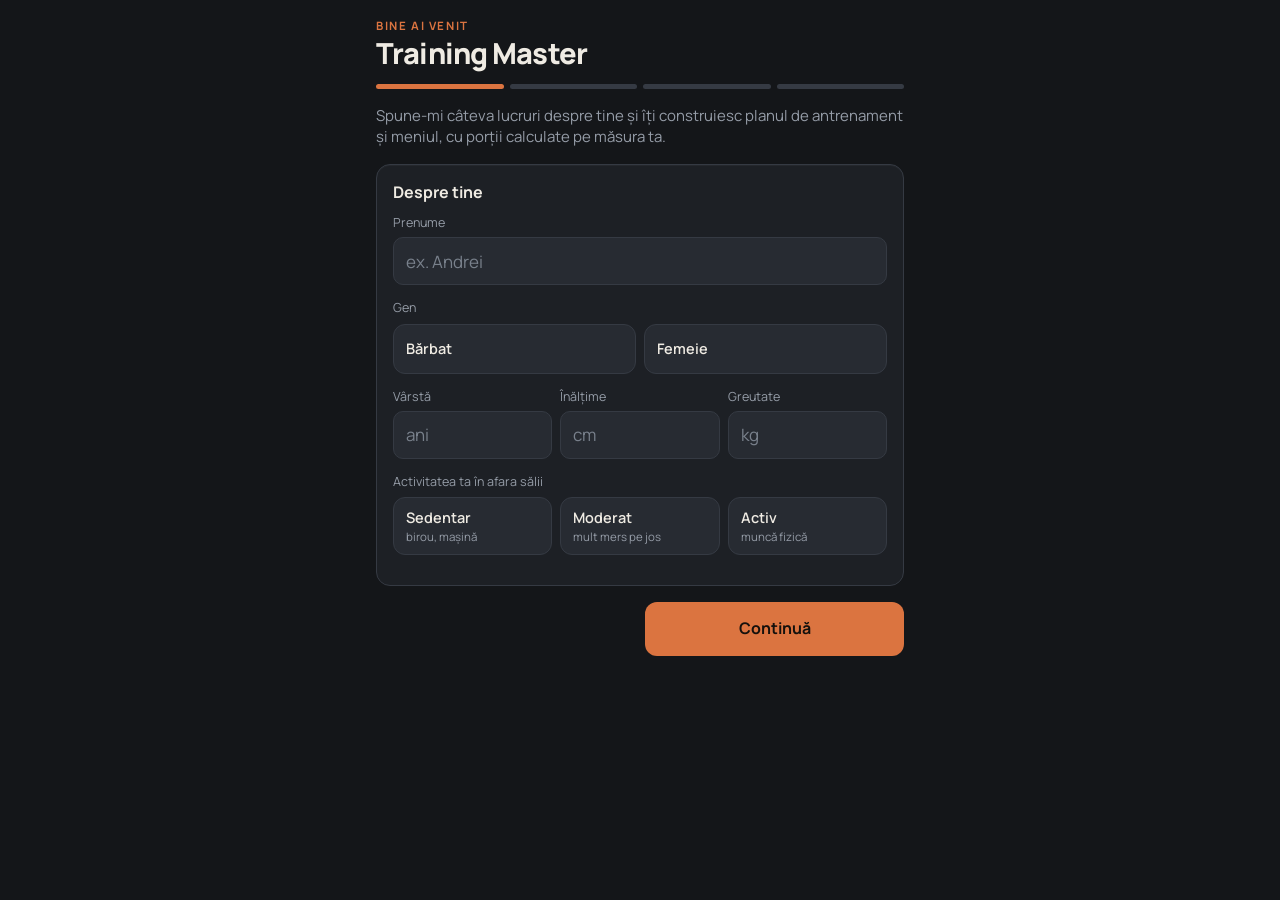
==== commit 75c72dcd: "Versiunea 2.6: audit UI/UX, corecturi de logică și sistem de design unitar - antrenamentul început î" ====
--- a/index.html
+++ b/index.html
@@ -23,11 +23,20 @@
   --text:#EFEBE3; --muted:#959CA7; --good:#5DBB8A; --warn:#E0B552; --danger:#E0736B;
   --accent:#DB7440; --accent-dim:#7A3F1E; --anim-outline:#0D0F12; --map-base:#3A414B; --map-line:rgba(0,0,0,.35); --anim-pad:#2B3037; --anim-padhi:#4B535E; --anim-metal:#6E7682; --anim-metal2:#3B4149; --anim-steel:#A9B0BA; --anim-floor:#191C20; --anim-body:#E6E0D6; --anim-body2:#7D838D; --anim-hair:#2B2420; --anim-mp:var(--accent); --anim-ms:rgba(219,116,64,.45); --glow:rgba(219,116,64,.26);
   --r:14px; --tab-h:62px;
+  /* v2.6: sistem de design unitar: toate culorile și razele trec prin variabilele de mai jos */
+  --surface-hi:#23272D; --surface-lo:#1B1E23; --surface-glow:#2C3138; --map-bg:#2E343C;
+  --placeholder:#79818C; --on-accent:#15110D; --on-good:#0E1A13; --on-light:#15171A;
+  --info:#6FA8E6; --mistake:#E9B9AC; --banner-bg:#3A2E14; --banner-text:#F3DFA6;
+  --good-soft:rgba(93,187,138,.14); --good-line:rgba(93,187,138,.5); --danger-soft:rgba(224,115,107,.12);
+  --hairline:rgba(255,255,255,.035); --press:rgba(255,255,255,.05); --hover:rgba(255,255,255,.035);
+  --scrim:rgba(0,0,0,.6); --glass:rgba(20,22,25,.94); --glass-2:rgba(20,22,25,.72);
+  --r-xs:8px; --r-sm:10px; --r-md:12px; --r-lg:20px; --r-pill:999px;
+  --shadow-float:0 8px 24px rgba(0,0,0,.5);
 }
 *{box-sizing:border-box;-webkit-tap-highlight-color:transparent}
 html{-webkit-text-size-adjust:100%;overflow-x:hidden}
 body{margin:0;background:var(--bg);color:var(--text);font:16px/1.45 Manrope,-apple-system,BlinkMacSystemFont,"Segoe UI",Roboto,Helvetica,Arial,sans-serif;font-feature-settings:"tnum" 0;-webkit-font-smoothing:antialiased;overscroll-behavior-y:none}
-body.noscroll{overflow:hidden}
+body.noscroll{overflow:hidden;position:fixed;left:0;right:0;width:100%}
 button,input{font:inherit;color:inherit}
 button{cursor:pointer;border:0;background:none;padding:0}
 [hidden]{display:none!important}
@@ -36,7 +45,7 @@
 :focus-visible{outline:2px solid var(--accent);outline-offset:2px}
 
 #app{max-width:560px;margin:0 auto;padding:0 16px calc(var(--tab-h) + 96px + env(safe-area-inset-bottom))}
-#banner{background:#3A2E14;color:#F3DFA6;font-size:13px;padding:10px 16px calc(10px);padding-top:calc(10px + env(safe-area-inset-top));text-align:center}
+#banner{background:var(--banner-bg);color:var(--banner-text);font-size:13px;padding:10px 16px calc(10px);padding-top:calc(10px + env(safe-area-inset-top));text-align:center}
 
 .top{display:flex;justify-content:space-between;align-items:flex-end;padding:calc(18px + env(safe-area-inset-top)) 0 14px}
 .eyebrow{color:var(--accent);font-size:11.5px;font-weight:700;letter-spacing:.14em;text-transform:uppercase}
@@ -57,15 +66,15 @@
 .kv{color:var(--muted);font-size:14px;margin-bottom:4px}
 
 /* butoane */
-.btn{display:inline-flex;align-items:center;justify-content:center;gap:6px;min-height:46px;padding:0 18px;border-radius:12px;background:var(--accent);color:#15110D;font-weight:700;font-size:15px;text-decoration:none;white-space:nowrap}
+.btn{display:inline-flex;align-items:center;justify-content:center;gap:6px;min-height:46px;padding:0 18px;border-radius:var(--r-md);background:var(--accent);color:var(--on-accent);font-weight:700;font-size:15px;text-decoration:none;white-space:nowrap}
 .btn:active{filter:brightness(.88)}
 .btn.ghost{background:transparent;color:var(--text);border:1px solid var(--line)}
-.btn.small{min-height:38px;padding:0 13px;font-size:13.5px;border-radius:10px}
+.btn.small{min-height:38px;padding:0 13px;font-size:13.5px;border-radius:var(--r-sm)}
 .btn.big{width:100%;min-height:54px;font-size:16px;margin-top:8px}
 .btn.danger{color:var(--danger)}
 .row2{display:grid;grid-template-columns:minmax(0,1fr) minmax(0,1fr);gap:10px;margin:12px 0}
 .row2 .btn{padding:6px 10px;white-space:normal;text-align:center;line-height:1.2}
-.icon{width:44px;height:44px;border-radius:12px;border:1px solid var(--line);font-size:20px;color:var(--muted);flex:none}
+.icon{width:44px;height:44px;border-radius:var(--r-md);border:1px solid var(--line);font-size:20px;color:var(--muted);flex:none}
 
 /* săptămâna */
 .week{display:flex;justify-content:space-between;align-items:center;gap:12px;font-size:14.5px}
@@ -79,7 +88,7 @@
 /* zile */
 .chips{display:flex;gap:8px;overflow-x:auto;margin:0 -16px 14px;padding:2px 16px 6px;scrollbar-width:none}
 .chips::-webkit-scrollbar{display:none}
-.chip{flex:none;min-width:112px;text-align:left;padding:10px 13px;border-radius:12px;background:var(--surface);border:1px solid var(--line);display:flex;flex-direction:column;gap:1px}
+.chip{flex:none;min-width:112px;text-align:left;padding:10px 13px;border-radius:var(--r-md);background:var(--surface);border:1px solid var(--line);display:flex;flex-direction:column;gap:1px}
 .chip b{font-size:12px;color:var(--muted);font-weight:700;text-transform:uppercase;letter-spacing:.06em}
 .chip span{font-size:14px;font-weight:600}
 .chip i{font-style:normal;font-size:11px;color:var(--accent);font-weight:700}
@@ -93,28 +102,30 @@
 .ex.open{border-color:var(--accent)}
 .ex-head{display:flex;align-items:center;gap:12px;width:100%;padding:13px 14px;text-align:left}
 .ring{flex:none;width:44px;height:44px;border-radius:50%;border:3px solid var(--line);display:grid;place-items:center;font-size:13px;font-weight:700;color:var(--muted);font-variant-numeric:tabular-nums}
-.ex.complete .ring{border-color:var(--good);background:rgba(93,187,138,.14);color:var(--good);font-size:18px}
+.ex.complete .ring{border-color:var(--good);background:var(--good-soft);color:var(--good);font-size:18px}
 .ex-txt{flex:1;min-width:0;display:flex;flex-direction:column;gap:2px}
 .ex-txt b{font-size:15.5px;line-height:1.25}
 .chev{color:var(--muted);font-size:22px;transition:transform .15s}
 .ex.open .chev{transform:rotate(90deg)}
 .ex-body{padding:2px 14px 16px;border-top:1px solid var(--line)}
-.anim{position:relative;margin:12px 0 0;background:var(--surface-2);border-radius:12px;color:var(--text);overflow:hidden}
+.anim{position:relative;margin:12px 0 0;background:var(--surface-2);border-radius:var(--r-md);color:var(--text);overflow:hidden}
 .anim svg{display:block;width:100%;height:auto;max-height:240px}
-.anim-btn{position:absolute;right:8px;top:8px;min-height:32px;padding:0 11px;border-radius:9px;background:rgba(20,22,25,.72);border:1px solid var(--line);font-size:12.5px;font-weight:700;color:var(--muted)}
+.anim-btn{position:absolute;right:8px;top:8px;min-height:32px;padding:0 11px;border-radius:var(--r-sm);background:var(--glass-2);border:1px solid var(--line);font-size:12.5px;font-weight:700;color:var(--muted)}
 .anim-cap{position:absolute;left:10px;top:9px;font-size:12px;font-weight:700;color:var(--accent);letter-spacing:.02em}
-.sug{font-size:13.5px;color:var(--text);background:var(--surface-2);border-radius:10px;padding:10px 12px;margin:12px 0}
+.sug{font-size:13.5px;color:var(--text);background:var(--surface-2);border-radius:var(--r-sm);padding:10px 12px;margin:12px 0}
 .sets{display:flex;flex-direction:column;gap:8px}
 .set{display:flex;align-items:center;gap:8px}
 .sn{width:18px;text-align:center;font-size:13px;color:var(--muted);font-weight:700;flex:none}
 .unit{font-size:12.5px;color:var(--muted);flex:none}
-.in{width:100%;min-width:0;height:48px;border-radius:11px;background:var(--surface-2);border:1px solid var(--line);padding:0 12px;font-size:17px;font-variant-numeric:tabular-nums}
+.in{width:100%;min-width:0;height:48px;border-radius:var(--r-sm);background:var(--surface-2);border:1px solid var(--line);padding:0 12px;font-size:17px;font-variant-numeric:tabular-nums}
 .set .in{text-align:center;padding:0 6px}
-.in::placeholder{color:#6A717C}
+.in::placeholder{color:var(--placeholder)}
 .in:focus{outline:none;border-color:var(--accent)}
-.chk{flex:none;width:48px;height:48px;border-radius:11px;border:2px solid var(--line);font-size:20px;color:var(--line)}
-.set.ok .chk{background:var(--good);border-color:var(--good);color:#0E1A13}
-.set.ok .in{border-color:rgba(93,187,138,.5);color:var(--good)}
+.chk{flex:none;width:48px;height:48px;border-radius:var(--r-sm);border:2px solid var(--line);font-size:20px;color:var(--muted);opacity:.75;transition:background .15s,border-color .15s,transform .1s}
+.chk:active,.mchk:active,.stepper button:active,.icon:active{transform:scale(.94)}
+.set.ok .chk{opacity:1}
+.set.ok .chk{background:var(--good);border-color:var(--good);color:var(--on-good)}
+.set.ok .in{border-color:var(--good-line);color:var(--good)}
 .ex-actions{display:flex;flex-wrap:wrap;gap:8px;margin:12px 0 4px}
 
 details.how{margin-top:12px;border-top:1px solid var(--line);padding-top:4px}
@@ -127,18 +138,18 @@
 details.how p b{color:var(--text)}
 details.how ol,details.how ul{margin:0;padding-left:20px}
 details.how li{margin-bottom:5px}
-details.how ul li{color:#E9B9AC}
+details.how ul li{color:var(--mistake)}
 details.how ul li b{color:var(--text)}
 .card details.how ul li{color:var(--muted)}
 .en{white-space:nowrap}
-.tip{background:var(--surface-2);border-left:3px solid var(--accent);border-radius:8px;padding:9px 12px;margin-top:10px;color:var(--text)!important}
+.tip{background:var(--surface-2);border-left:3px solid var(--accent);border-radius:var(--r-xs);padding:9px 12px;margin-top:10px;color:var(--text)!important}
 .rest{margin-top:10px}
 
 /* cronometru */
-#timer{position:fixed;left:50%;transform:translateX(-50%);bottom:calc(var(--tab-h) + 10px + env(safe-area-inset-bottom));width:min(528px,calc(100% - 24px));z-index:30;background:var(--surface-2);border:1px solid var(--accent);border-radius:14px;display:flex;align-items:center;gap:6px;padding:8px 8px 8px 16px;overflow:hidden;box-shadow:0 8px 24px rgba(0,0,0,.5)}
+#timer{position:fixed;left:50%;transform:translateX(-50%);bottom:calc(var(--tab-h) + 10px + env(safe-area-inset-bottom));width:min(528px,calc(100% - 24px));z-index:30;background:var(--surface-2);border:1px solid var(--accent);border-radius:var(--r);display:flex;align-items:center;gap:6px;padding:8px 8px 8px 16px;overflow:hidden;box-shadow:var(--shadow-float)}
 #timer-fill{position:absolute;left:0;top:0;bottom:0;background:var(--accent-dim);opacity:.55;transition:width .25s linear}
 #timer-t{position:relative;flex:1;font-weight:800;font-size:18px;font-variant-numeric:tabular-nums}
-#timer button{position:relative;min-width:48px;height:40px;border-radius:10px;border:1px solid var(--line);background:var(--surface);font-size:13.5px;font-weight:700;padding:0 10px}
+#timer button{position:relative;min-width:48px;height:40px;border-radius:var(--r-sm);border:1px solid var(--line);background:var(--surface);font-size:13.5px;font-weight:700;padding:0 10px}
 #timer.fin{border-color:var(--good)} #timer.fin #timer-fill{background:var(--good);opacity:.25}
 
 /* nutriție */
@@ -151,13 +162,13 @@
 .water{display:flex;justify-content:space-between;align-items:center;gap:12px}
 .water small{display:block}
 .stepper{display:flex;align-items:center;gap:6px;flex:none}
-.stepper button{width:44px;height:44px;border-radius:12px;border:1px solid var(--line);font-size:22px}
+.stepper button{width:44px;height:44px;border-radius:var(--r-md);border:1px solid var(--line);font-size:22px}
 .stepper span{min-width:48px;text-align:center;font-weight:800;font-size:18px;font-variant-numeric:tabular-nums}
 .meal{background:var(--surface);border:1px solid var(--line);border-radius:var(--r);margin-bottom:10px}
 .meal.open{border-color:var(--accent)}
 .meal-head{display:flex;align-items:center;gap:10px;padding:12px}
-.mchk{flex:none;width:44px;height:44px;border-radius:12px;border:2px solid var(--line);font-size:19px;color:var(--line)}
-.mchk.on{background:var(--good);border-color:var(--good);color:#0E1A13}
+.mchk{flex:none;width:44px;height:44px;border-radius:var(--r-md);border:2px solid var(--line);font-size:19px;color:var(--muted);transition:background .15s,border-color .15s,transform .1s}
+.mchk.on{background:var(--good);border-color:var(--good);color:var(--on-good)}
 .meal-txt{flex:1;min-width:0;text-align:left;display:flex;flex-direction:column;gap:3px}
 .meal-txt small{text-transform:uppercase;letter-spacing:.04em;font-size:11px;font-weight:700;color:var(--accent)}
 .meal-txt b{font-size:15px;line-height:1.3}
@@ -170,9 +181,9 @@
 
 /* progres */
 .stats{display:grid;grid-template-columns:repeat(3,1fr);gap:8px;margin-bottom:12px}
-.stats div,.tgrid div{background:var(--surface);border:1px solid var(--line);border-radius:12px;padding:12px 8px;text-align:center}
+.stats div,.tgrid div{background:var(--surface);border:1px solid var(--line);border-radius:var(--r-md);padding:12px 8px;text-align:center}
 .stats b,.tgrid b{display:block;font-size:20px;font-weight:800;font-variant-numeric:tabular-nums}
-.stats span,.tgrid span{font-size:11.5px;color:var(--muted)}
+.stats span,.tgrid span{display:block;font-size:11.5px;line-height:1.3;color:var(--muted);margin-top:2px}
 .tgrid{display:grid;grid-template-columns:repeat(4,1fr);gap:6px;margin:12px 0}
 .tgrid div{background:var(--surface-2);padding:10px 4px}
 .tgrid b{font-size:16px}
@@ -181,7 +192,7 @@
 .bwrow .in,.fld .in{margin-top:5px}
 .bwrow .btn{height:48px}
 .spark{width:100%;height:56px;margin:6px 0}
-.advice{border-radius:10px;padding:11px 12px;font-size:14px;background:var(--surface-2);border-left:3px solid var(--muted);margin:8px 0}
+.advice{border-radius:var(--r-sm);padding:11px 12px;font-size:14px;background:var(--surface-2);border-left:3px solid var(--muted);margin:8px 0}
 .advice.good{border-left-color:var(--good)} .advice.warn{border-left-color:var(--warn)}
 .advice .btn{margin-top:10px}
 .list{list-style:none;margin:8px 0 0;padding:0}
@@ -213,7 +224,7 @@
 .opts{display:flex;flex-wrap:wrap;gap:8px}
 .opt{flex:1 1 30%;min-width:88px;position:relative}
 .opt input{position:absolute;opacity:0;inset:0;width:100%;height:100%;margin:0;cursor:pointer}
-.opt span{display:flex;flex-direction:column;justify-content:center;gap:2px;min-height:50px;height:100%;padding:9px 12px;border-radius:12px;border:1px solid var(--line);background:var(--surface-2);color:var(--text)}
+.opt span{display:flex;flex-direction:column;justify-content:center;gap:2px;min-height:50px;height:100%;padding:9px 12px;border-radius:var(--r-md);border:1px solid var(--line);background:var(--surface-2);color:var(--text)}
 .opt span b{font-size:14.5px;font-weight:600}
 .opt span small{font-size:11.5px;line-height:1.3}
 .opt input:checked+span{border-color:var(--accent);background:var(--accent-dim)}
@@ -226,17 +237,23 @@
 .hint{display:block;margin-top:7px}
 
 /* bara de jos */
-#tabs{position:fixed;left:0;right:0;bottom:0;z-index:20;background:rgba(20,22,25,.94);-webkit-backdrop-filter:blur(12px);backdrop-filter:blur(12px);border-top:1px solid var(--line);padding-bottom:env(safe-area-inset-bottom)}
+#tabs{position:fixed;left:0;right:0;bottom:0;z-index:20;background:var(--glass);-webkit-backdrop-filter:blur(12px);backdrop-filter:blur(12px);border-top:1px solid var(--line);padding-bottom:env(safe-area-inset-bottom)}
 #tabs div{max-width:560px;margin:0 auto;display:grid;grid-template-columns:repeat(4,1fr);height:var(--tab-h)}
 #tabs button{display:flex;flex-direction:column;align-items:center;justify-content:center;gap:3px;color:var(--muted);font-size:11px;font-weight:600}
 #tabs svg{width:24px;height:24px;fill:none;stroke:currentColor;stroke-width:1.8;stroke-linecap:round;stroke-linejoin:round}
 #tabs button.on{color:var(--accent)}
 
 /* foi */
-#sheet{position:fixed;inset:0;z-index:40;background:rgba(0,0,0,.6);display:flex;align-items:flex-end;justify-content:center}
-#sheet-in{width:100%;max-width:560px;max-height:86vh;overflow-y:auto;background:var(--surface);border-radius:20px 20px 0 0;border-top:1px solid var(--line);padding:22px 18px calc(20px + env(safe-area-inset-bottom));-webkit-overflow-scrolling:touch}
+#sheet{position:fixed;inset:0;z-index:40;background:var(--scrim);display:flex;align-items:flex-end;justify-content:center}
+.sheet-box{width:100%;max-width:560px;max-height:88vh;display:flex;flex-direction:column;background:var(--surface);border-radius:var(--r-lg) var(--r-lg) 0 0;border-top:1px solid var(--line);box-shadow:var(--shadow-float)}
+.sheet-bar{flex:none;position:relative;height:30px;display:flex;justify-content:center;align-items:flex-start;padding-top:8px}
+.grab{width:40px;height:5px;border-radius:var(--r-pill);background:var(--line)}
+.sheet-x{position:absolute;right:10px;top:8px;width:44px;height:44px;border-radius:var(--r-pill);background:var(--surface-2);color:var(--muted);font-size:16px;font-weight:700;z-index:3}
+.sheet-x:active{transform:scale(.94)}
+#sheet-in{position:relative;flex:1;min-height:0;overflow-y:auto;overscroll-behavior:contain;padding:6px 18px calc(20px + env(safe-area-inset-bottom));-webkit-overflow-scrolling:touch}
+#sheet-in>h3:first-child{padding-right:44px}
 #sheet-in h3{font-size:20px;font-weight:800;margin-bottom:8px}
-#toast{position:fixed;left:50%;transform:translateX(-50%);bottom:calc(var(--tab-h) + 76px + env(safe-area-inset-bottom));z-index:50;background:var(--text);color:#15171A;font-size:14px;font-weight:600;padding:10px 16px;border-radius:999px;max-width:calc(100% - 32px);text-align:center;box-shadow:0 6px 20px rgba(0,0,0,.5)}
+#toast{position:fixed;left:50%;transform:translateX(-50%);bottom:calc(var(--tab-h) + 76px + env(safe-area-inset-bottom));z-index:50;background:var(--text);color:var(--on-light);font-size:14px;font-weight:600;padding:10px 16px;border-radius:var(--r-pill);max-width:calc(100% - 32px);text-align:center;box-shadow:0 6px 20px rgba(0,0,0,.5)}
 
 @media (max-width:359px){.tgrid{grid-template-columns:repeat(2,1fr)}.bwrow{grid-template-columns:1fr 1fr}.bwrow .btn{grid-column:1/-1}}
 @media (prefers-reduced-motion:reduce){*{transition:none!important}}
@@ -246,15 +263,15 @@
 }
 
 /* ---------- v2.2: antrenamentul de azi ---------- */
-.hero{position:relative;border-radius:20px;padding:18px 16px 16px;margin-bottom:12px;border:1px solid var(--line);overflow:hidden;
-  background:radial-gradient(130% 95% at 100% 0%, var(--glow) 0%, transparent 62%), linear-gradient(180deg,#23272D,#1B1E23)}
+.hero{position:relative;border-radius:var(--r-lg);padding:18px 16px 16px;margin-bottom:12px;border:1px solid var(--line);overflow:hidden;
+  background:radial-gradient(130% 95% at 100% 0%, var(--glow) 0%, transparent 62%), linear-gradient(180deg,var(--surface-hi),var(--surface-lo))}
 .hero-top{display:flex;justify-content:space-between;gap:12px;align-items:flex-start}
 .hero h2{font-size:27px;margin-top:5px;line-height:1.1}
 .hero .mus{margin-top:14px}
 .hero-stats{display:flex;gap:18px;margin:14px 0 6px;color:var(--muted);font-size:13px}
 .hero-stats b{color:var(--text);font-size:16px;margin-right:2px;font-variant-numeric:tabular-nums}
 .hero .btn.big{margin-top:10px;box-shadow:0 6px 18px -6px var(--glow)}
-.hero-done{display:flex;justify-content:space-between;align-items:center;gap:10px;margin-top:12px;padding:10px 10px 10px 14px;border-radius:12px;background:rgba(93,187,138,.12);color:var(--good);font-weight:700;font-size:14px}
+.hero-done{display:flex;justify-content:space-between;align-items:center;gap:10px;margin-top:12px;padding:10px 10px 10px 14px;border-radius:var(--r-md);background:var(--good-soft);color:var(--good);font-weight:700;font-size:14px}
 .pring{position:relative;width:64px;height:64px;flex:none}
 .pring svg{width:100%;height:100%;display:block}
 .pr-bg{fill:none;stroke:rgba(255,255,255,.08);stroke-width:5.5}
@@ -268,20 +285,20 @@
 
 /* grupe musculare */
 .mus{display:flex;flex-wrap:wrap;gap:6px}
-.mu{font-size:12px;font-weight:700;padding:6px 10px;border-radius:999px;line-height:1;white-space:nowrap}
-.mu.p{background:var(--accent);color:#17120E}
+.mu{font-size:12px;font-weight:700;padding:6px 10px;border-radius:var(--r-pill);line-height:1;white-space:nowrap}
+.mu.p{background:var(--accent);color:var(--on-accent)}
 .mu.s{background:var(--anim-ms);color:var(--text)}
 
 /* rândul exercițiului */
 .ex-head{gap:12px;padding:10px 12px}
-.anim-thumb{width:62px;height:50px;border-radius:11px;background:var(--surface-2);flex:none;overflow:hidden;display:block}
+.anim-thumb{width:62px;height:50px;border-radius:var(--r-sm);background:var(--surface-2);flex:none;overflow:hidden;display:block}
 .anim-thumb svg{width:100%;height:100%;display:block}
 .ex-txt small.tgt{color:var(--text);opacity:.8;font-weight:600}
 .ex .ring{width:40px;height:40px;font-size:12px;border-width:2.5px}
 .ex.complete .anim-thumb{box-shadow:inset 0 0 0 2px var(--good)}
 .anim{margin-top:12px}
 .anim .mus{position:relative;padding:2px 10px 11px}
-.anim-btn{width:38px;min-height:34px;padding:0;font-size:12px;letter-spacing:-.05em}
+.anim-btn{width:44px;min-height:44px;padding:0;font-size:12px;letter-spacing:-.05em}
 
 /* nutriție */
 .nut{display:flex;gap:16px;align-items:center}
@@ -298,7 +315,7 @@
 .macros .bar:last-child{margin-bottom:0}
 .macros .bar-l{font-size:12.5px}
 .macros .bar-l b{font-size:14px}
-.track i.mp{background:var(--good)} .track i.mc{background:#6FA8E6} .track i.mf{background:var(--warn)}
+.track i.mp{background:var(--good)} .track i.mc{background:var(--info)} .track i.mf{background:var(--warn)}
 .fine.pad0{margin:-2px 4px 14px}
 
 /* onboarding pe pași */
@@ -311,17 +328,17 @@
 @media (max-width:359px){.nut{flex-direction:column;align-items:stretch}.kring{margin:0 auto}.hero-stats{gap:12px}}
 
 /* ---------- v2.3: finisaje ---------- */
-.card{box-shadow:inset 0 1px 0 rgba(255,255,255,.035)}
+.card{box-shadow:inset 0 1px 0 var(--hairline)}
 h1{letter-spacing:-.03em}
 .avatar{box-shadow:0 0 0 4px var(--bg),0 0 0 5px var(--line);transition:transform .15s}
 .avatar:active{transform:scale(.94)}
 #tabs button{transition:color .2s}
-#tabs svg{box-sizing:content-box;padding:4px 16px;border-radius:999px;transition:background .2s}
+#tabs svg{box-sizing:content-box;padding:4px 16px;border-radius:var(--r-pill);transition:background .2s}
 #tabs button.on svg{background:var(--glow)}
 .btn{transition:filter .15s, transform .1s}
 .btn:active{transform:scale(.98)}
 .ex,.meal{transition:border-color .2s}
-.anim{background:radial-gradient(120% 90% at 50% 0%, #2C3138 0%, var(--surface-2) 70%)}
+.anim{background:radial-gradient(120% 90% at 50% 0%, var(--surface-glow) 0%, var(--surface-2) 70%)}
 .vchart{display:flex;gap:7px;align-items:flex-end;height:120px;margin:6px 0 10px}
 .vb{flex:1;display:flex;flex-direction:column;align-items:center;justify-content:flex-end;height:100%;gap:6px;min-width:0}
 .vb i{display:block;width:100%;border-radius:7px 7px 3px 3px;background:var(--surface-2);min-height:4px;transition:height .4s ease}
@@ -337,27 +354,66 @@
 .hero-body{display:flex;gap:12px;align-items:center;margin-top:12px}
 .hero-body .bmap{width:92px;flex:none}
 .hero-body .mus{margin-top:0;align-content:center}
-.linkbtn{display:flex;align-items:center;justify-content:center;gap:8px;width:100%;min-height:44px;margin-top:6px;color:var(--accent);font-weight:700;font-size:14px;border-radius:12px}
+.linkbtn{display:flex;align-items:center;justify-content:center;gap:8px;width:100%;min-height:44px;margin-top:6px;color:var(--accent);font-weight:700;font-size:14px;border-radius:var(--r-md)}
 .linkbtn svg{width:18px;height:18px;fill:none;stroke:currentColor;stroke-width:2;stroke-linecap:round;stroke-linejoin:round}
-.linkbtn:active{background:rgba(255,255,255,.04)}
+.linkbtn:active{background:var(--press)}
 .chip.more{border-style:dashed;background:transparent}
 .chip.more i{font-size:16px;line-height:1;color:var(--accent)}
-.jumps{display:flex;gap:6px;overflow-x:auto;margin:12px -18px 4px;padding:0 18px 4px;scrollbar-width:none;position:sticky;top:-22px;z-index:2;background:var(--surface);padding-top:10px}
+.jumps{display:flex;gap:6px;overflow-x:auto;margin:12px -18px 4px;padding:0 18px 4px;scrollbar-width:none;position:sticky;top:-6px;z-index:2;background:var(--surface);padding-top:10px}
 .jumps::-webkit-scrollbar{display:none}
-.jumps button{flex:none;font-size:12.5px;font-weight:700;padding:8px 12px;border-radius:999px;border:1px solid var(--line);color:var(--text);background:var(--surface-2);white-space:nowrap}
+.jumps button{flex:none;font-size:12.5px;font-weight:700;padding:8px 12px;border-radius:var(--r-pill);border:1px solid var(--line);color:var(--text);background:var(--surface-2);white-space:nowrap}
 .pk{margin-top:18px}
 .pk h4{display:flex;align-items:center;gap:8px;font-size:15px;text-transform:none;letter-spacing:0;color:var(--text);margin:0 0 4px}
 .pk>.fine{margin-bottom:10px}
 .wgrid{display:grid;grid-template-columns:minmax(0,1fr) minmax(0,1fr);gap:10px}
-.wcard{display:flex;flex-direction:column;gap:8px;text-align:left;background:var(--surface-2);border:1px solid var(--line);border-radius:14px;padding:10px 10px 12px;transition:border-color .2s, transform .1s}
+.wcard{display:flex;flex-direction:column;gap:8px;text-align:left;background:var(--surface-2);border:1px solid var(--line);border-radius:var(--r);padding:10px 10px 12px;transition:border-color .2s, transform .1s}
 .wcard:active{transform:scale(.98)}
-.wcard .bmap{width:100%;height:auto;max-height:96px;border-radius:10px;background:radial-gradient(90% 90% at 50% 30%, #2E343C, #23272D);padding:6px 0 2px}
+.wcard .bmap{width:100%;height:auto;max-height:96px;border-radius:var(--r-sm);background:radial-gradient(90% 90% at 50% 30%, var(--map-bg), var(--surface-hi));padding:6px 0 2px}
 .wcard.on{border-color:var(--accent);box-shadow:inset 0 0 0 1px var(--accent)}
 .wtxt{display:flex;flex-direction:column;gap:3px;min-width:0}
 .wtxt b{font-size:14px;line-height:1.25}
 .wtxt small{font-size:11.5px;line-height:1.3}
 .wtxt em{font-style:normal;font-size:11.5px;color:var(--muted);font-weight:600}
-.badge{display:inline-block;align-self:flex-start;font-style:normal;font-size:10.5px;font-weight:800;letter-spacing:.04em;text-transform:uppercase;color:#17120E;background:var(--accent);border-radius:999px;padding:3px 7px}
+.badge{display:inline-block;align-self:flex-start;font-style:normal;font-size:10.5px;font-weight:800;letter-spacing:.04em;text-transform:uppercase;color:var(--on-accent);background:var(--accent);border-radius:var(--r-pill);padding:3px 7px}
+
+/* ---------- v2.6: sistem de design unitar și stări ---------- */
+/* stări de apăsare pentru tot ce se atinge; stări de hover doar pe dispozitive cu mouse */
+.chip,.wcard,.list.tap li,.hist-head,.meal-txt,.ex-head,.jumps button{transition:background .15s,border-color .15s,transform .1s}
+.chip:active,.jumps button:active{transform:scale(.97)}
+.list.tap li:active,.hist-head:active{background:var(--press)}
+.list.tap li{margin:0 -8px;padding-left:8px;padding-right:8px;border-radius:var(--r-sm)}
+.list.tap li:focus-visible{outline-offset:-2px}
+.btn:disabled,.btn[aria-disabled=true]{opacity:.45;pointer-events:none}
+.icon[aria-disabled=true]{opacity:.35}
+@media (hover:hover){
+  .btn:hover{filter:brightness(1.08)}
+  .btn.ghost:hover{background:var(--hover);filter:none}
+  .chip:hover,.wcard:hover{border-color:var(--muted)}
+  .chip.on:hover,.wcard.on:hover{border-color:var(--accent)}
+  .list.tap li:hover,.hist-head:hover,.ex-head:hover,.icon:hover,.stepper button:hover,.chk:hover,.mchk:hover,.sheet-x:hover{background:var(--hover)}
+  .set.ok .chk:hover,.mchk.on:hover{background:var(--good)}
+}
+.btn.danger-fill{background:var(--danger);color:var(--on-good)}
+.btn.ghost.danger{border-color:var(--danger-soft);background:var(--danger-soft)}
+
+/* exercițiul care urmează și trecerea la următorul */
+.ex.next{border-color:var(--accent-dim)}
+.ex.next:not(.open){box-shadow:inset 3px 0 0 var(--accent)}
+.nx{font-style:normal;font-size:10.5px;font-weight:800;letter-spacing:.08em;text-transform:uppercase;color:var(--accent)}
+.next-btn{margin-top:14px}
+
+/* nutriție */
+.kring b.over{color:var(--warn)}
+.kr-fg.over{stroke:var(--warn)}
+.water small+small{margin-top:0}
+
+/* profil */
+.bk{font-size:13px;font-weight:600;color:var(--good);margin:10px 0 0}
+.bk.none{color:var(--warn)}
+.card.dz{border-color:var(--danger-soft);background:linear-gradient(180deg,var(--danger-soft),transparent 70%),var(--surface)}
+.card.dz .btn{margin-top:12px;width:100%}
+.bwrow label{display:flex;flex-direction:column;justify-content:flex-end}
+.hero .eyebrow{text-wrap:balance}
 
 </style>
 </head>
@@ -377,10 +433,10 @@
   <button data-act="tab" data-tab="train"><svg viewBox="0 0 24 24" aria-hidden="true"><path d="M6.5 7v10M3.5 9.5v5M17.5 7v10M20.5 9.5v5M6.5 12h11"/></svg>Antrenament</button>
   <button data-act="tab" data-tab="food"><svg viewBox="0 0 24 24" aria-hidden="true"><path d="M7 3v8M4.5 3v4.5a2.5 2.5 0 0 0 5 0V3M7 11v10M17 3c-2 1.5-3 4-3 7h3zm0 7v11"/></svg>Nutriție</button>
   <button data-act="tab" data-tab="prog"><svg viewBox="0 0 24 24" aria-hidden="true"><path d="M4 20V10M10 20V4M16 20v-7M21 20H3"/></svg>Progres</button>
-  <button data-act="tab" data-tab="me"><svg viewBox="0 0 24 24" aria-hidden="true"><circle cx="12" cy="8" r="4"/><path d="M4 21c0-4 3.5-6.5 8-6.5s8 2.500 8 6.500"/></svg>Profil</button>
+  <button data-act="tab" data-tab="me"><svg viewBox="0 0 24 24" aria-hidden="true"><circle cx="12" cy="8" r="4"/><path d="M4 21c0-4 3.5-6.5 8-6.5s8 2.5 8 6.5"/></svg>Profil</button>
 </div></nav>
 
-<div id="sheet" hidden data-act="sheetbg"><div id="sheet-in" role="dialog" aria-modal="true"></div></div>
+<div id="sheet" hidden data-act="sheetbg"><div class="sheet-box" role="dialog" aria-modal="true"><div class="sheet-bar"><span class="grab" aria-hidden="true"></span><button class="sheet-x" data-act="closesheet" aria-label="Închide">✕</button></div><div id="sheet-in"></div></div></div>
 <div id="toast" hidden role="status"></div>
 
 <script>
@@ -1604,7 +1660,7 @@
 /* ============ APLICAȚIA: stare, ecrane, acțiuni ============ */
 
 const LS_KEY = 'fisa-antrenament.v2'; /* nume intern vechi, păstrat ca datele salvate să rămână */
-const APP_VERSION = '2.5';
+const APP_VERSION = '2.6';
 const ACCENTS = {rust: ['#DB7440', '#7A3F1E'], teal: ['#4FB3A2', '#235B52'], violet: ['#A488E6', '#4E3C86'], rose: ['#E0708F', '#7E3550']};
 const GOALS = {masa: 'Masă musculară', ton: 'Tonifiere și formă', slab: 'Slăbire'};
 const FOCUS = {echilibrat: 'Echilibrat, tot corpul', inferior: 'Accent pe fesieri și picioare', superior: 'Accent pe partea superioară'};
@@ -1626,7 +1682,9 @@
 const TODAY = () => ymd();
 const fmtD = (s, o) => parseYmd(s).toLocaleDateString('ro-RO', o || {day: 'numeric', month: 'short'});
 const fmtK = n => Math.round(n).toLocaleString('ro-RO');
-const ui = {tab: 'train', day: null, open: null, meal: null, form: null, hist: null, lastDate: ymd()};
+const ui = {tab: 'train', day: null, open: null, meal: null, form: null, hist: null, lastDate: ymd(), sy: 0, ask: null};
+/* elementele de listă apăsabile se pot folosi și de la tastatură / cititor de ecran */
+const TAP = ' role="button" tabindex="0"';
 
 function normProfile(p) {
   p.swaps = p.swaps || {}; p.sessions = p.sessions || []; p.bw = p.bw || []; p.food = p.food || {};
@@ -1643,6 +1701,13 @@
   let s = findSession(p, d, day.i);
   if (!s) { s = {d, i: day.i, k: day.k, n: day.name, sets: {}}; p.sessions.push(s); p.sessions.sort((a, b) => (a.d < b.d ? -1 : a.d > b.d ? 1 : 0)); }
   return s;
+}
+/* Data antrenamentului: un antrenament început înainte de miezul nopții și încă deschis (ultimul set bifat
+   acum mai puțin de 3 ore) continuă pe data lui, ca seturile să nu se rupă în două ședințe. */
+function trainDate(p) {
+  const t = TODAY(); p = p || P(); if (!p) return t;
+  const now = Date.now(), open = p.sessions.filter(s => s.d < t && !s.done && s.t1 && now - s.t1 < 3 * 3600000 && hasOk(s)).pop();
+  return open ? open.d : t;
 }
 function nextDay(p, prog, today) {
   const ss = p.sessions;
@@ -1682,7 +1747,7 @@
   }
   applyAccent(p);
   $('#tabs').hidden = false;
-  document.querySelectorAll('#tabs button').forEach(b => b.classList.toggle('on', b.dataset.tab === ui.tab));
+  document.querySelectorAll('#tabs button').forEach(b => { const on = b.dataset.tab === ui.tab; b.classList.toggle('on', on); if (on) b.setAttribute('aria-current', 'page'); else b.removeAttribute('aria-current'); });
   const title = {train: 'Antrenament', food: 'Nutriție', prog: 'Progres', me: 'Profil'}[ui.tab];
   const dateTxt = new Date().toLocaleDateString('ro-RO', {weekday: 'long', day: 'numeric', month: 'long'});
   app.innerHTML = '<header class="top"><div><div class="eyebrow">' + esc(dateTxt) + '</div><h1>' + title + '</h1></div>' +
@@ -1709,11 +1774,13 @@
 }
 function sesDone(ses, day) { return ses ? day.ex.reduce((n, x) => n + Math.min(x.sets, okSets(ses, x.id).length), 0) : 0; }
 function vTrain(p) {
-  const prog = program(p), today = TODAY();
+  const prog = program(p), today = trainDate(p);
   if (ui.day == null || (ui.day < 100 && ui.day >= prog.length)) {
-    /* dacă azi s-a lucrat deja, rămâi pe antrenamentul de azi; altfel arată ziua care urmează în rotație */
+    /* antrenamentul ales azi din bibliotecă rămâne ales și dacă telefonul închide aplicația;
+       dacă azi s-a lucrat deja, rămâi pe antrenamentul de azi; altfel arată ziua care urmează în rotație */
+    const pk = p.pick && p.pick.d === today && LIBK[p.pick.i - 100] ? p.pick.i : null;
     const mine = p.sessions.filter(s => s.d === today && hasOk(s) && (s.i < prog.length || s.i >= 100)).pop();
-    ui.day = mine ? mine.i : nextDay(p, prog, today);
+    ui.day = pk != null ? pk : mine ? mine.i : nextDay(p, prog, today);
   }
   const nd = nextDay(p, prog, today), day = dayByIndex(p, ui.day), ses = findSession(p, today, day.i), wk = weekDates(p, today);
   const total = day.ex.reduce((n, x) => n + x.sets, 0), done = sesDone(ses, day), mins = dayMins(day);
@@ -1739,7 +1806,7 @@
     prog.map(d => '<button class="chip' + (d.i === ui.day ? ' on' : '') + '" data-act="day" data-i="' + d.i + '"><b>Ziua ' + (d.i + 1) + '</b><span>' + esc(d.name) + '</span>' + (d.i === nd ? '<i>urmează</i>' : '') + '</button>').join('') +
     '<button class="chip more" data-act="picker"><b>Altceva</b><span>Toate antrenamentele</span><i>+</i></button></div>';
   if (!p.sessions.some(hasOk)) h += '<section class="card note"><b>Cum funcționează</b><p>Începe cu 5-8 minute de încălzire ușoară (bandă, bicicletă). Apasă pe un exercițiu: vezi mișcarea animată și mușchii lucrați, scrii greutatea și repetările, apoi bifezi setul. Cronometrul de pauză pornește singur. Dacă azi vrei altceva decât programul, alege din „Altceva”.</p></section>';
-  h += '<h3 class="sec">Exercițiile zilei</h3>' + day.ex.map(ex => vExercise(p, ex, ses, today)).join('');
+  h += '<h3 class="sec">Exercițiile zilei</h3>' + day.ex.map(ex => vExercise(p, ex, ses, today, nextEx)).join('');
 
   if (ses && hasOk(ses) && !ses.done && nextEx) h += '<button class="btn big ghost" data-act="finish">Încheie antrenamentul</button>';
   if (targets(p).goal === 'slab') h += '<section class="card note"><b>Pentru slăbire</b><p>Greutățile rămân la fel de grele ca la masă musculară: ele îți păstrează mușchii. Adaugă 8.000-10.000 de pași pe zi și, dacă vrei, 20-30 de minute de mers alert după antrenament.</p></section>';
@@ -1766,13 +1833,13 @@
   return h + '<button class="btn ghost big" data-act="closesheet">Închide</button>';
 }
 
-function vExercise(p, ex, ses, today) {
+function vExercise(p, ex, ses, today, nextEx) {
   const e = EX[ex.id], rows = (ses && ses.sets[ex.id]) || [], done = rows.filter(s => s && s.ok).length;
-  const n = Math.max(ex.sets, rows.length), open = ui.open === ex.id;
+  const n = Math.max(ex.sets, rows.length), open = ui.open === ex.id, isNext = !!(nextEx && nextEx.id === ex.id && !(ses && ses.done));
   const target = ex.sets + ' × ' + ex.reps + (e.k === 't' ? ' sec' : UNI[ex.id] ? ' pe parte' : '');
-  let h = '<section class="ex' + (open ? ' open' : '') + (done >= ex.sets ? ' complete' : '') + '" id="ex-' + ex.id + '">' +
+  let h = '<section class="ex' + (open ? ' open' : '') + (done >= ex.sets ? ' complete' : '') + (isNext ? ' next' : '') + '" id="ex-' + ex.id + '">' +
     '<button class="ex-head" data-act="ex" data-id="' + ex.id + '" aria-expanded="' + open + '">' + ANIM.thumb(ex.id) +
-    '<span class="ex-txt"><b>' + esc(e.n) + '</b><small>' + esc(e.m) + '</small><small class="tgt">' + target + '</small></span><span class="ring">' + (done >= ex.sets ? '✓' : done + '/' + ex.sets) + '</span></button>';
+    '<span class="ex-txt">' + (isNext && !open ? '<i class="nx">' + (ses && hasOk(ses) ? 'Urmează' : 'Începe aici') + '</i>' : '') + '<b>' + esc(e.n) + '</b><small>' + esc(e.m) + '</small><small class="tgt">' + target + '</small></span><span class="ring">' + (done >= ex.sets ? '✓' : done + '/' + ex.sets) + '</span></button>';
   if (!open) return h + '</section>';
   const sg = suggest(p, ex, today);
   h += '<div class="ex-body">' + ANIM.html(ex.id, e.n) + '<p class="sug">' + esc(sg.text) + '</p><div class="sets">';
@@ -1782,7 +1849,8 @@
     if (e.k === 't') h += '<div class="set' + ok + '"><span class="sn">' + (j + 1) + '</span><input class="in"' + attrs + ' data-f="r" inputmode="numeric" autocomplete="off" aria-label="Secunde, setul ' + (j + 1) + '" value="' + (r.r != null ? r.r : '') + '" placeholder="' + (sg.r || 30) + '"><span class="unit">sec</span><button class="chk" data-act="chk" data-id="' + ex.id + '" data-j="' + j + '" aria-label="Set făcut">✓</button></div>';
     else h += '<div class="set' + ok + '"><span class="sn">' + (j + 1) + '</span><input class="in"' + attrs + ' data-f="w" inputmode="decimal" autocomplete="off" aria-label="Greutate în kg, setul ' + (j + 1) + '" value="' + (r.w != null ? fmtN(r.w) : '') + '" placeholder="' + (sg.w != null ? fmtN(sg.w) : e.bw ? '0' : 'kg') + '"><span class="unit">kg ×</span><input class="in"' + attrs + ' data-f="r" inputmode="numeric" autocomplete="off" aria-label="Repetări, setul ' + (j + 1) + '" value="' + (r.r != null ? r.r : '') + '" placeholder="' + (sg.r || repRange(ex.reps)[0]) + '"><span class="unit">rep</span><button class="chk" data-act="chk" data-id="' + ex.id + '" data-j="' + j + '" aria-label="Set făcut">✓</button></div>';
   }
-  h += '</div><div class="ex-actions"><button class="btn small ghost" data-act="addset" data-id="' + ex.id + '">+ Set</button>' +
+  const after = done >= ex.sets && nextEx && nextEx.id !== ex.id && !(ses && ses.done);
+  h += '</div>' + (after ? '<button class="btn big next-btn" data-act="start">Următorul: ' + esc(EX[nextEx.id].n) + ' →</button>' : '') + '<div class="ex-actions"><button class="btn small ghost" data-act="addset" data-id="' + ex.id + '">+ Set</button>' +
     (rows.length > ex.sets && !(rows[rows.length - 1] || {}).ok ? '<button class="btn small ghost" data-act="delset" data-id="' + ex.id + '">− Set</button>' : '') +
     (EX[ex.base].alt.length ? '<button class="btn small ghost" data-act="swap" data-base="' + ex.base + '" data-id="' + ex.id + '">Înlocuiește</button>' : '') +
     '<a class="btn small ghost" target="_blank" rel="noopener" href="https://www.youtube.com/results?search_query=' + encodeURIComponent(e.en + ' proper form tutorial') + '">Video ↗</a></div>' +
@@ -1828,18 +1896,18 @@
   plan.meals.forEach(m => { if (eat[m.slot]) { ek += m.k; ep += m.p; ec += m.c; ef += m.f; } });
   const glasses = Math.round(t.water / 0.25), w = f.water || 0, C = 2 * Math.PI * 40, fr = clamp(ek / t.kcal, 0, 1);
   const mac = (lbl, v, tg, cls) => '<div class="bar"><div class="bar-l"><span>' + lbl + '</span><span><b>' + v + '</b> / ' + tg + ' g</span></div><div class="track"><i class="' + cls + '" style="width:' + clamp(v / tg * 100, 0, 100) + '%"></i></div></div>';
-  let h = '<section class="card nut"><div class="kring"><svg viewBox="0 0 100 100" aria-hidden="true"><circle cx="50" cy="50" r="40" class="kr-bg"/><circle cx="50" cy="50" r="40" class="kr-fg" stroke-dasharray="' + (fr * C).toFixed(1) + ' ' + C.toFixed(1) + '" transform="rotate(-90 50 50)"/></svg>' +
-    '<div><b>' + fmtK(Math.max(0, t.kcal - ek)) + '</b><span>kcal rămase</span><small>din ' + fmtK(t.kcal) + '</small></div></div>' +
+  let h = '<section class="card nut"><div class="kring"><svg viewBox="0 0 100 100" aria-hidden="true"><circle cx="50" cy="50" r="40" class="kr-bg"/><circle cx="50" cy="50" r="40" class="kr-fg' + (ek > t.kcal ? ' over' : '') + '" stroke-dasharray="' + (fr * C).toFixed(1) + ' ' + C.toFixed(1) + '" transform="rotate(-90 50 50)"/></svg>' +
+    '<div>' + (ek > t.kcal ? '<b class="over">+' + fmtK(ek - t.kcal) + '</b><span>kcal peste țintă</span>' : '<b>' + fmtK(t.kcal - ek) + '</b><span>kcal rămase</span>') + '<small>din ' + fmtK(t.kcal) + '</small></div></div>' +
     '<div class="macros">' + mac('Proteine', ep, t.prot, 'mp') + mac('Carbohidrați', ec, t.carb, 'mc') + mac('Grăsimi', ef, t.fat, 'mf') + '</div></section>' +
     '<p class="fine pad0">Meniul de azi are în total ' + fmtK(plan.tot.k) + ' kcal și ' + plan.tot.p + ' g proteine, cu porții calculate pentru tine. Bifează fiecare masă după ce o mănânci.</p>';
   if (t.note) h += '<section class="card note warn"><p>' + esc(t.note) + '</p></section>';
-  h += '<section class="card water"><div><b>Apă</b><small>' + fmtN(w * 0.25) + ' din ' + fmtN(t.water) + ' litri · un pahar = 250 ml</small></div><div class="stepper"><button data-act="water" data-d="-1" aria-label="Scade un pahar">−</button><span>' + w + '<small>/' + glasses + '</small></span><button data-act="water" data-d="1" aria-label="Adaugă un pahar">+</button></div></section>';
+  h += '<section class="card water"><div><b>Apă</b><small>' + fmtN(w * 0.25) + ' din ' + fmtN(t.water) + ' litri</small><small>un pahar = 250 ml</small></div><div class="stepper"><button data-act="water" data-d="-1" aria-label="Scade un pahar">−</button><span>' + w + '<small>/' + glasses + '</small></span><button data-act="water" data-d="1" aria-label="Adaugă un pahar">+</button></div></section>';
   h += '<div class="row2"><button class="btn" data-act="shuffle">Amestecă tot meniul</button><button class="btn ghost" data-act="shop">Lista de ingrediente</button></div>';
   h += plan.meals.map(m => {
     const on = !!eat[m.slot], open = ui.meal === m.slot;
     return '<section class="meal' + (on ? ' eaten' : '') + (open ? ' open' : '') + '"><div class="meal-head"><button class="mchk' + (on ? ' on' : '') + '" data-act="eat" data-slot="' + m.slot + '" aria-label="Am mâncat">✓</button>' +
       '<button class="meal-txt" data-act="meal" data-slot="' + m.slot + '"><small>' + SLOTS[m.slot] + ' · ' + m.k + ' kcal · ' + m.p + ' g proteine</small><b>' + esc(m.name) + '</b></button>' +
-      '<button class="icon" data-act="reroll" data-slot="' + m.slot + '" aria-label="Altă rețetă">↻</button></div>' +
+      '<button class="icon" data-act="reroll" data-slot="' + m.slot + '" aria-label="Altă rețetă"' + (on ? ' aria-disabled="true"' : '') + '>↻</button></div>' +
       (open ? '<div class="meal-body"><ul class="ingr">' + m.items.map(it => '<li>' + esc(qtyText(it)) + '</li>').join('') + '</ul><p class="prep">' + esc(m.prep) + '</p><p class="fine">' + m.c + ' g carbohidrați · ' + m.f + ' g grăsimi</p></div>' : '') + '</section>';
   }).join('');
   h += '<p class="fine pad">Valorile sunt estimări (±10%). Carnea, peștele, orezul, pastele și quinoa se cântăresc crude. Sare, condimente, lămâie și verdețuri după gust.</p>';
@@ -1855,7 +1923,11 @@
   return '<svg class="spark" viewBox="0 0 ' + W + ' ' + H + '" role="img" aria-label="Evoluție"><polyline fill="none" stroke="var(--accent)" stroke-width="2.5" stroke-linecap="round" stroke-linejoin="round" points="' + pts.map(q => q[0].toFixed(1) + ',' + q[1].toFixed(1)).join(' ') + '"/><circle cx="' + l[0].toFixed(1) + '" cy="' + l[1].toFixed(1) + '" r="4.5" fill="var(--accent)"/></svg>';
 }
 function bwAdvice(p) {
-  const b = p.bw; if (b.length < 2) return null;
+  /* după o schimbare a țintei de calorii, ritmul se măsoară doar pe cântăririle de după schimbare,
+     altfel aceeași recomandare s-ar aplica de mai multe ori pe aceleași date */
+  const at = p.kcalAt, b = at ? p.bw.filter(x => x.d > at) : p.bw;
+  if (at && (b.length < 2 || daysBetween(b[0].d, b[b.length - 1].d) < 10)) return {cls: '', text: 'Ai schimbat ținta de calorii pe ' + fmtD(at, {day: 'numeric', month: 'long'}) + '. Îți dau o nouă recomandare după ce strâng cântăriri pe cel puțin 10 zile de atunci.'};
+  if (b.length < 2) return null;
   const last = b[b.length - 1]; let first = b[0];
   for (let i = 0; i < b.length; i++) if (daysBetween(b[i].d, last.d) <= 35) { first = b[i]; break; }
   const days = daysBetween(first.d, last.d);
@@ -1885,7 +1957,7 @@
   let streak = 0; const wkSet = {}; done.forEach(s => { wkSet[mondayOf(s.d)] = 1; });
   const d0 = parseYmd(mondayOf(today)); if (!wkSet[ymd(d0)]) d0.setDate(d0.getDate() - 7);
   while (wkSet[ymd(d0)]) { streak++; d0.setDate(d0.getDate() - 7); }
-  let h = '<div class="stats"><div><b>' + wk + '/' + p.days + '</b><span>săptămâna aceasta</span></div><div><b>' + done.length + '</b><span>antrenamente în total</span></div><div><b>' + streak + '</b><span>săptămâni la rând</span></div></div>';
+  let h = '<div class="stats"><div><b>' + wk + '/' + p.days + '</b><span>săptămâna asta</span></div><div><b>' + done.length + '</b><span>antrenamente</span></div><div><b>' + streak + '</b><span>' + (streak === 1 ? 'săptămână' : 'săptămâni') + ' la rând</span></div></div>';
   if (done.length) {
     const vol = {}; done.forEach(s => { const m = mondayOf(s.d); vol[m] = (vol[m] || 0) + sesVolume(s); });
     const m0 = parseYmd(mondayOf(today)), weeksV = [];
@@ -1895,14 +1967,14 @@
   }
 
   const adv = bwAdvice(p), last = p.bw[p.bw.length - 1];
-  h += '<section class="card"><h3>Greutate corporală</h3><div class="bwrow"><label>Greutate (kg)<input class="in" id="bw-w" inputmode="decimal" autocomplete="off" placeholder="' + (last ? fmtN(last.w) : '70,5') + '"></label><label>Talie (cm), opțional<input class="in" id="bw-c" inputmode="decimal" autocomplete="off" placeholder="' + (last && last.c ? fmtN(last.c) : '—') + '"></label><button class="btn" data-act="bwsave">Salvează</button></div>' +
+  h += '<section class="card"><h3>Greutate corporală</h3><div class="bwrow"><label>Greutate (kg)<input class="in" id="bw-w" inputmode="decimal" autocomplete="off" placeholder="' + (last ? fmtN(last.w) : '70,5') + '"></label><label>Talie (cm)<input class="in" id="bw-c" inputmode="decimal" autocomplete="off" placeholder="' + (last && last.c ? fmtN(last.c) : 'opțional') + '"></label><button class="btn" data-act="bwsave">Salvează</button></div>' +
     spark(p.bw.slice(-14).map(x => x.w)) + (adv ? '<div class="advice ' + adv.cls + '"><p>' + esc(adv.text) + '</p>' + (adv.nk ? '<button class="btn small" data-act="applykcal" data-k="' + adv.nk + '">Aplică: ' + fmtK(adv.cur) + ' → ' + fmtK(adv.nk) + ' kcal</button>' : '') + '</div>' : '<p class="fine">Cântărește-te dimineața, pe nemâncate, de 2-3 ori pe săptămână. După două săptămâni îți spun dacă trebuie ajustate caloriile.</p>') +
     '<ul class="list">' + p.bw.slice(-5).reverse().map(x => '<li><span>' + fmtD(x.d, {day: 'numeric', month: 'short', year: 'numeric'}) + '</span><b>' + fmtN(x.w) + ' kg' + (x.c ? ' · talie ' + fmtN(x.c) + ' cm' : '') + '</b></li>').join('') + '</ul></section>';
 
   const pr = {};
   done.forEach(s => Object.keys(s.sets).forEach(id => { if (!EX[id]) return; okSets(s, id).forEach(x => { const v = score(id, x); if (!pr[id] || v > pr[id].v) pr[id] = {v, w: x.w, r: x.r, d: s.d}; }); }));
-  const ids = Object.keys(pr);
-  h += '<section class="card"><h3>Recorduri personale</h3>' + (ids.length ? '<ul class="list tap">' + ids.map(id => '<li data-act="exhist" data-id="' + id + '"><span>' + esc(EX[id].n) + '<small>' + fmtD(pr[id].d) + '</small></span><b>' + (EX[id].k === 't' ? pr[id].r + ' sec' : (pr[id].w ? fmtN(pr[id].w) + ' kg × ' : '') + pr[id].r) + ' ›</b></li>').join('') + '</ul>' : '<p class="fine">Aici apar cele mai bune seturi ale tale la fiecare exercițiu, după primul antrenament.</p>') + '</section>';
+  const ids = Object.keys(pr).sort((a, b) => (pr[a].d < pr[b].d ? 1 : pr[a].d > pr[b].d ? -1 : 0));
+  h += '<section class="card"><h3>Recorduri personale</h3>' + (ids.length ? '<ul class="list tap">' + ids.map(id => '<li' + TAP + ' data-act="exhist" data-id="' + id + '"><span>' + esc(EX[id].n) + '<small>' + fmtD(pr[id].d) + '</small></span><b>' + (EX[id].k === 't' ? pr[id].r + ' sec' : (pr[id].w ? fmtN(pr[id].w) + ' kg × ' : '') + pr[id].r) + ' ›</b></li>').join('') + '</ul>' : '<p class="fine">Aici apar cele mai bune seturi ale tale la fiecare exercițiu, după primul antrenament.</p>') + '</section>';
 
   h += '<section class="card"><h3>Istoric antrenamente</h3>' + (done.length ? done.slice(-30).reverse().map(s => {
     const key = s.d + '|' + s.i, open = ui.hist === key;
@@ -1929,10 +2001,11 @@
 
   h += '<section class="card"><h3>Ținte personalizate</h3><p class="fine">Lasă gol ca să folosești valorile calculate (' + fmtK(t.auto.kcal) + ' kcal, ' + t.auto.prot + ' g proteine).</p><div class="bwrow"><label>Calorii pe zi<input class="in" id="o-k" inputmode="numeric" autocomplete="off" value="' + (p.kcalO || '') + '" placeholder="' + t.auto.kcal + '"></label><label>Proteine (g)<input class="in" id="o-p" inputmode="numeric" autocomplete="off" value="' + (p.protO || '') + '" placeholder="' + t.auto.prot + '"></label><button class="btn" data-act="osave">Salvează</button></div></section>';
 
-  h += '<section class="card"><h3>Cine folosește aplicația</h3><ul class="list tap">' + others.map(o => '<li data-act="switch" data-id="' + o.id + '"><span><i class="dot" style="background:' + (ACCENTS[o.accent] || ACCENTS.rust)[0] + '"></i>' + esc(o.name) + '<small>' + GOALS[o.goal] + '</small></span><b>' + (o.id === p.id ? 'activ' : 'Alege ›') + '</b></li>').join('') + '</ul><div class="row2"><button class="btn ghost" data-act="newprofile">Adaugă profil</button><button class="btn ghost danger" data-act="delprofile">Șterge profilul</button></div><p class="fine">Fiecare profil are propriul plan, meniu și istoric. Pe telefonul fiecăruia, aplicația pornește cu profilul lui.</p></section>';
-
-  h += '<section class="card"><h3>Datele tale</h3><p class="fine">Totul se salvează doar pe acest telefon, în aplicație. Nu se trimite nimic pe internet. Fă din când în când o copie de siguranță, mai ales înainte să schimbi telefonul.</p><div class="row2"><button class="btn ghost" data-act="export">Salvează o copie</button><button class="btn ghost" data-act="import">Restaurează</button></div><input type="file" id="imp" accept="application/json,.json" hidden>' +
+  h += '<section class="card"><h3>Cine folosește aplicația</h3><ul class="list tap">' + others.map(o => '<li' + TAP + ' data-act="switch" data-id="' + o.id + '"><span><i class="dot" style="background:' + (ACCENTS[o.accent] || ACCENTS.rust)[0] + '"></i>' + esc(o.name) + '<small>' + GOALS[o.goal] + '</small></span><b>' + (o.id === p.id ? 'activ' : 'Alege ›') + '</b></li>').join('') + '</ul><button class="btn ghost big" data-act="newprofile">+ Adaugă profil</button><p class="fine pad">Fiecare profil are propriul plan, meniu și istoric. Pe telefonul fiecăruia, aplicația pornește cu profilul lui.</p></section>';
+
+  h += '<section class="card"><h3>Datele tale</h3><p class="fine">Totul se salvează doar pe acest telefon, în aplicație. Nu se trimite nimic pe internet. Fă din când în când o copie de siguranță, mai ales înainte să schimbi telefonul.</p><p class="bk' + (S.bk ? '' : ' none') + '">' + (S.bk ? 'Ultima copie: ' + fmtD(S.bk, {day: 'numeric', month: 'long', year: 'numeric'}) : 'Nu ai făcut încă nicio copie de siguranță.') + '</p><div class="row2"><button class="btn ghost" data-act="export">Salvează o copie</button><button class="btn ghost" data-act="import">Restaurează</button></div><input type="file" id="imp" accept="application/json,.json" hidden>' +
     '<details class="how"><summary>Cum pun aplicația pe ecranul telefonului</summary><p><b>iPhone:</b> deschide adresa aplicației în Safari, apasă butonul de partajare (pătratul cu săgeată) și alege „Adaugă pe ecranul principal”.</p><p><b>Android:</b> deschide adresa în Chrome, apasă meniul cu trei puncte și alege „Instalează aplicația” sau „Adaugă pe ecranul principal”.</p><p>După instalare merge și fără internet. Folosește mereu pictograma de pe ecran: acolo sunt salvate datele.</p></details></section>';
+  h += '<section class="card dz"><h3>Șterge profilul</h3><p class="fine">Șterge profilul „' + esc(p.name) + '” de pe acest telefon, cu tot istoricul lui. Nu se poate anula, așa că fă înainte o copie de siguranță.</p><button class="btn ghost danger" data-act="delprofile">Șterge profilul ' + esc(p.name) + '</button></section>';
   h += '<p class="fine pad">Training Master ' + APP_VERSION + '. Recomandările sunt generale, pentru adulți sănătoși. Dacă ești însărcinată, ai o problemă medicală sau o accidentare, cere întâi sfatul medicului.</p>';
   return h;
 }
@@ -2012,8 +2085,22 @@
 }
 
 /* ---------- foi (ferestre de jos) și mesaje ---------- */
-function openSheet(html) { const s = $('#sheet'); $('#sheet-in').innerHTML = html; s.hidden = false; document.body.classList.add('noscroll'); $('#sheet-in').scrollTop = 0; }
-function closeSheet() { $('#sheet').hidden = true; document.body.classList.remove('noscroll'); }
+/* pe iPhone, overflow:hidden nu oprește derularea paginii din spate: corpul paginii se fixează pe loc și se reface la închidere */
+function openSheet(html) {
+  const s = $('#sheet'), b = document.body;
+  $('#sheet-in').innerHTML = html;
+  if (s.hidden) { ui.sy = window.scrollY; b.style.top = -ui.sy + 'px'; b.classList.add('noscroll'); s.hidden = false; }
+  $('#sheet-in').scrollTop = 0;
+}
+function closeSheet() {
+  const s = $('#sheet'), b = document.body; if (s.hidden) return;
+  s.hidden = true; ui.ask = null; b.classList.remove('noscroll'); b.style.top = ''; window.scrollTo(0, ui.sy || 0);
+}
+/* confirmare în fereastra aplicației, în loc de fereastra sistemului */
+function ask(title, text, okLabel, fn) {
+  openSheet('<h3>' + esc(title) + '</h3><p class="fine">' + esc(text) + '</p><div class="row2"><button class="btn ghost" data-act="closesheet">Renunță</button><button class="btn danger-fill" data-act="askok">' + esc(okLabel) + '</button></div>');
+  ui.ask = fn;
+}
 let toastT = null;
 function toast(msg) { const t = $('#toast'); t.textContent = msg; t.hidden = false; clearTimeout(toastT); toastT = setTimeout(() => { t.hidden = true; }, 2600); }
 function curDay() { return dayByIndex(P(), ui.day == null ? 0 : ui.day); }
@@ -2021,22 +2108,24 @@
 /* ---------- ACȚIUNI ---------- */
 const ACT = {
   tab(el) { ui.tab = el.dataset.tab; render(); window.scrollTo(0, 0); },
-  day(el) { ui.day = +el.dataset.i; ui.open = null; rerender(); },
+  day(el) { ui.day = +el.dataset.i; ui.open = null; const p = P(); if (p.pick) { delete p.pick; save(); } rerender(); },
   picker() { openSheet(vPicker(P())); ANIM.scan(); },
   pickday(el) {
-    ui.day = +el.dataset.i; ui.open = null; closeSheet(); render(); window.scrollTo(0, 0);
+    const p = P(); ui.day = +el.dataset.i; ui.open = null;
+    if (ui.day >= 100) p.pick = {d: trainDate(p), i: ui.day}; else delete p.pick;
+    save(); closeSheet(); render(); window.scrollTo(0, 0);
     toast('Antrenamentul de azi: ' + curDay().name);
   },
-  jump(el) { const t = document.getElementById(el.dataset.to), box = $('#sheet-in'); if (t && box) box.scrollTo({top: t.offsetTop - 8, behavior: 'smooth'}); },
+  jump(el) { const t = document.getElementById(el.dataset.to), box = $('#sheet-in'), j = $('.jumps', box); if (t && box) box.scrollTo({top: t.offsetTop - (j ? j.offsetHeight : 0) - 8, behavior: 'smooth'}); },
   start() {
-    const p = P(), day = curDay(), ses = findSession(p, TODAY(), day.i), nx = day.ex.find(x => !ses || okSets(ses, x.id).length < x.sets);
+    const p = P(), day = curDay(), ses = findSession(p, trainDate(p), day.i), nx = day.ex.find(x => !ses || okSets(ses, x.id).length < x.sets);
     if (!nx) return;
     ui.open = nx.id; rerender();
     const c = $('#ex-' + nx.id); if (c) window.scrollTo(0, window.scrollY + c.getBoundingClientRect().top - 12);
   },
   ex(el) { ui.open = ui.open === el.dataset.id ? null : el.dataset.id; rerender(); const c = $('#ex-' + el.dataset.id); if (c && ui.open) { const r = c.getBoundingClientRect(); if (r.top < 0 || r.top > window.innerHeight * 0.6) window.scrollTo(0, window.scrollY + r.top - 80); } },
   chk(el) {
-    const p = P(), today = TODAY(), day = curDay(), id = el.dataset.id, j = +el.dataset.j, ex = day.ex.find(x => x.id === id), e = EX[id];
+    const p = P(), today = trainDate(p), day = curDay(), id = el.dataset.id, j = +el.dataset.j, ex = day.ex.find(x => x.id === id), e = EX[id];
     if (!ex) return;
     const ses = ensureSession(p, today, day), rows = ses.sets[id] || (ses.sets[id] = []);
     for (let k = 0; k <= j; k++) rows[k] = rows[k] || {};
@@ -2055,24 +2144,24 @@
     ses.t1 = Date.now(); ses.done = false;
     save(); keepAwake(); startTimer(restFor(id)); rerender();
   },
-  addset(el) { const p = P(), day = curDay(), id = el.dataset.id, ex = day.ex.find(x => x.id === id), ses = ensureSession(p, TODAY(), day), rows = ses.sets[id] || (ses.sets[id] = []); while (rows.length < ex.sets) rows.push({}); if (rows.length >= 8) return toast('Opt seturi sunt de ajuns.'); rows.push({}); save(); rerender(); },
-  delset(el) { const p = P(), ses = findSession(p, TODAY(), curDay().i); if (ses && ses.sets[el.dataset.id]) { ses.sets[el.dataset.id].pop(); save(); rerender(); } },
+  addset(el) { const p = P(), day = curDay(), id = el.dataset.id, ex = day.ex.find(x => x.id === id), ses = ensureSession(p, trainDate(p), day), rows = ses.sets[id] || (ses.sets[id] = []); while (rows.length < ex.sets) rows.push({}); if (rows.length >= 8) return toast('Opt seturi sunt de ajuns.'); rows.push({}); save(); rerender(); },
+  delset(el) { const p = P(), ses = findSession(p, trainDate(p), curDay().i); if (ses && ses.sets[el.dataset.id]) { ses.sets[el.dataset.id].pop(); save(); rerender(); } },
   swap(el) {
     const base = el.dataset.base, cur = el.dataset.id, list = [base].concat(EX[base].alt);
-    openSheet('<h3>Înlocuiește exercițiul</h3><p class="fine">Aparat ocupat sau exercițiu care nu ți se potrivește? Alege o variantă care lucrează aceiași mușchi. Alegerea rămâne salvată pentru ziua aceasta din plan.</p><ul class="list tap">' + list.map(id => '<li data-act="swapset" data-base="' + base + '" data-to="' + id + '"><span>' + esc(EX[id].n) + '<small>' + esc(EX[id].eq) + '</small></span><b>' + (id === cur ? 'ales' : id === base ? 'original ›' : 'Alege ›') + '</b></li>').join('') + '</ul><button class="btn ghost big" data-act="closesheet">Închide</button>');
+    openSheet('<h3>Înlocuiește exercițiul</h3><p class="fine">Aparat ocupat sau exercițiu care nu ți se potrivește? Alege o variantă care lucrează aceiași mușchi. Alegerea rămâne salvată pentru ziua aceasta din plan.</p><ul class="list tap">' + list.map(id => '<li' + TAP + ' data-act="swapset" data-base="' + base + '" data-to="' + id + '"><span>' + esc(EX[id].n) + '<small>' + esc(EX[id].eq) + '</small></span><b>' + (id === cur ? 'ales' : id === base ? 'original ›' : 'Alege ›') + '</b></li>').join('') + '</ul><button class="btn ghost big" data-act="closesheet">Închide</button>');
   },
   swapset(el) { const p = P(), day = curDay(), key = day.k + ':' + el.dataset.base; if (el.dataset.to === el.dataset.base) delete p.swaps[key]; else p.swaps[key] = el.dataset.to; ui.open = el.dataset.to; save(); closeSheet(); rerender(); },
   finish() {
-    const p = P(), today = TODAY(), ses = findSession(p, today, curDay().i); if (!ses) return;
+    const p = P(), today = trainDate(p), ses = findSession(p, today, curDay().i); if (!ses) return;
     ses.done = true; ses.t1 = Date.now(); save(); stopTimer(); releaseWake();
     const prs = [];
     Object.keys(ses.sets).forEach(id => { if (!EX[id]) return; const old = bestBefore(p, id, today); if (!old) return; const now = Math.max.apply(null, okSets(ses, id).map(x => score(id, x)).concat([0])); if (now > old + 0.001) prs.push(EX[id].n); });
     const mins = ses.t0 ? Math.max(1, Math.round((ses.t1 - ses.t0) / 60000)) : 0;
     openSheet('<h3>Bravo, ' + esc(p.name) + '!</h3><div class="tgrid"><div><b>' + sesSetCount(ses) + '</b><span>seturi</span></div><div><b>' + fmtK(sesVolume(ses)) + '</b><span>kg volum</span></div><div><b>' + (mins || '—') + '</b><span>minute</span></div><div><b>' + weekDates(p, today) + '/' + p.days + '</b><span>săptămâna</span></div></div>' +
       (prs.length ? '<div class="advice good"><p><b>Recorduri noi:</b> ' + prs.map(esc).join(', ') + '.</p></div>' : '') + '<p class="fine">Mănâncă o masă cu proteine în următoarele două ore și bea apă.</p><button class="btn big" data-act="closesheet">Gata</button>');
-    ui.open = null; rerender();
+    ui.open = null; if (p.pick) delete p.pick; save(); rerender();
   },
-  reopen() { const ses = findSession(P(), TODAY(), curDay().i); if (ses) { ses.done = false; save(); rerender(); } },
+  reopen() { const ses = findSession(P(), trainDate(), curDay().i); if (ses) { ses.done = false; save(); rerender(); } },
   deload() { P().deload = TODAY(); save(); rerender(); },
   tminus() { if (timer) { timer.end -= 15000; tick(); } },
   tplus() { if (timer) { timer.end += 15000; timer.total += 15; timer.fin = 0; tick(); } },
@@ -2080,8 +2169,8 @@
 
   eat(el) { const f = foodDay(P(), TODAY()); f.eat[el.dataset.slot] = f.eat[el.dataset.slot] ? 0 : 1; save(); rerender(); },
   meal(el) { ui.meal = ui.meal === el.dataset.slot ? null : el.dataset.slot; rerender(); },
-  reroll(el) { const p = P(), d = TODAY(), slot = el.dataset.slot, f = foodDay(p, d), n = RECIPES[slot].length, cur = pickIdx(p, d, slot); f.pick[slot] = (cur + 1 + Math.floor(Math.random() * (n - 1))) % n; ui.meal = slot; save(); rerender(); },
-  shuffle() { const p = P(), d = TODAY(), f = foodDay(p, d); Object.keys(RECIPES).forEach(slot => { const n = RECIPES[slot].length, cur = pickIdx(p, d, slot); f.pick[slot] = (cur + 1 + Math.floor(Math.random() * (n - 1))) % n; }); ui.meal = null; save(); rerender(); toast('Meniu nou pentru azi.'); },
+  reroll(el) { const p = P(), d = TODAY(), slot = el.dataset.slot, f = foodDay(p, d); if (f.eat[slot]) return toast('Ai bifat masa ca mâncată. Debifeaz-o ca s-o schimbi.'); const n = RECIPES[slot].length, cur = pickIdx(p, d, slot); f.pick[slot] = (cur + 1 + Math.floor(Math.random() * (n - 1))) % n; ui.meal = slot; save(); rerender(); },
+  shuffle() { const p = P(), d = TODAY(), f = foodDay(p, d); let kept = 0; Object.keys(RECIPES).forEach(slot => { if (f.eat[slot]) { kept++; return; } const n = RECIPES[slot].length, cur = pickIdx(p, d, slot); f.pick[slot] = (cur + 1 + Math.floor(Math.random() * (n - 1))) % n; }); ui.meal = null; save(); rerender(); toast(kept ? 'Meniu nou. Mesele bifate au rămas la fel.' : 'Meniu nou pentru azi.'); },
   water(el) { const f = foodDay(P(), TODAY()); f.water = clamp((f.water || 0) + (+el.dataset.d), 0, 30); save(); rerender(); },
   shop() {
     const plan = planDay(P(), TODAY()), sum = {};
@@ -2099,9 +2188,12 @@
     p.bw = p.bw.filter(x => x.d !== today); const e = {d: today, w}; if (c) e.c = c; p.bw.push(e); p.w = w;
     save(); rerender(); toast('Cântărire salvată.');
   },
-  applykcal(el) { const p = P(); p.kcalO = +el.dataset.k; save(); rerender(); toast('Ținta de calorii a fost actualizată.'); },
+  applykcal(el) { const p = P(); p.kcalO = +el.dataset.k; p.kcalAt = TODAY(); save(); rerender(); toast('Ținta de calorii a fost actualizată.'); },
   hist(el) { ui.hist = ui.hist === el.dataset.k ? null : el.dataset.k; rerender(); },
-  delses(el) { if (!confirm('Ștergi această ședință din istoric?')) return; const p = P(), a = el.dataset.k.split('|'); p.sessions = p.sessions.filter(s => !(s.d === a[0] && s.i === +a[1])); ui.hist = null; save(); rerender(); },
+  delses(el) {
+    const a = el.dataset.k.split('|');
+    ask('Ștergi ședința?', 'Ședința din ' + fmtD(a[0], {day: 'numeric', month: 'long'}) + ' dispare din istoric și din recorduri. Nu se poate anula.', 'Șterge ședința', () => { const p = P(); p.sessions = p.sessions.filter(s => !(s.d === a[0] && s.i === +a[1])); ui.hist = null; save(); rerender(); toast('Ședința a fost ștearsă.'); });
+  },
   exhist(el) {
     const p = P(), id = el.dataset.id, e = EX[id], rows = [];
     p.sessions.forEach(s => { const o = okSets(s, id); if (o.length) rows.push({d: s.d, sets: o, v: Math.max.apply(null, o.map(x => score(id, x)))}); });
@@ -2110,7 +2202,7 @@
 
   profiles() {
     const p = P();
-    openSheet('<h3>Cine se antrenează?</h3><ul class="list tap">' + Object.values(S.profiles).map(o => '<li data-act="switch" data-id="' + o.id + '"><span><i class="dot" style="background:' + (ACCENTS[o.accent] || ACCENTS.rust)[0] + '"></i>' + esc(o.name) + '<small>' + GOALS[o.goal] + ' · ' + o.days + ' zile</small></span><b>' + (o.id === p.id ? 'activ' : 'Alege ›') + '</b></li>').join('') + '</ul><div class="row2"><button class="btn ghost" data-act="newprofile">Adaugă profil</button><button class="btn ghost" data-act="closesheet">Închide</button></div>');
+    openSheet('<h3>Cine se antrenează?</h3><ul class="list tap">' + Object.values(S.profiles).map(o => '<li' + TAP + ' data-act="switch" data-id="' + o.id + '"><span><i class="dot" style="background:' + (ACCENTS[o.accent] || ACCENTS.rust)[0] + '"></i>' + esc(o.name) + '<small>' + GOALS[o.goal] + ' · ' + o.days + ' zile</small></span><b>' + (o.id === p.id ? 'activ' : 'Alege ›') + '</b></li>').join('') + '</ul><div class="row2"><button class="btn ghost" data-act="newprofile">Adaugă profil</button><button class="btn ghost" data-act="closesheet">Închide</button></div>');
   },
   'switch'(el) { if (S.profiles[el.dataset.id]) { S.active = el.dataset.id; ui.day = null; ui.open = null; ui.meal = null; ui.hist = null; stopTimer(); save(); closeSheet(); render(); window.scrollTo(0, 0); toast('Profil activ: ' + P().name); } },
   newprofile() { const used = Object.values(S.profiles).map(o => o.accent), free = Object.keys(ACCENTS).find(k => used.indexOf(k) < 0) || 'rust'; closeSheet(); ui.form = {mode: 'new', d: {accent: free, meals: 0}}; render(); window.scrollTo(0, 0); },
@@ -2122,11 +2214,15 @@
     f.err = ''; f.step = Math.min(3, (f.step || 0) + 1); render(); window.scrollTo(0, 0);
   },
   fback() { const f = ui.form; f.err = ''; f.step = Math.max(0, (f.step || 0) - 1); render(); window.scrollTo(0, 0); },
-  delprofile() { const p = P(); if (!confirm('Ștergi profilul „' + p.name + '” cu tot istoricul lui? Nu se poate anula.')) return; delete S.profiles[p.id]; S.active = Object.keys(S.profiles)[0] || null; ui.day = null; ui.tab = 'train'; save(); render(); window.scrollTo(0, 0); },
+  delprofile() {
+    const p = P();
+    ask('Ștergi profilul ' + p.name + '?', 'Dispar planul, meniul și tot istoricul lui de pe acest telefon. Nu se poate anula.', 'Șterge definitiv', () => { delete S.profiles[p.id]; S.active = Object.keys(S.profiles)[0] || null; ui.day = null; ui.tab = 'train'; save(); render(); window.scrollTo(0, 0); });
+  },
   osave() {
     const p = P(), k = num($('#o-k').value), pr = num($('#o-p').value);
     if (k != null && (k < 1200 || k > 6000)) return toast('Caloriile trebuie să fie între 1.200 și 6.000.');
     if (pr != null && (pr < 40 || pr > 350)) return toast('Proteinele trebuie să fie între 40 și 350 g.');
+    if ((k ? Math.round(k) : 0) !== (p.kcalO || 0)) p.kcalAt = TODAY();
     if (k) p.kcalO = Math.round(k); else delete p.kcalO;
     if (pr) p.protO = Math.round(pr); else delete p.protO;
     save(); rerender(); toast('Țintele au fost salvate.');
@@ -2135,24 +2231,30 @@
     const name = 'training-master-' + TODAY() + '.json', text = JSON.stringify(S);
     try {
       const file = new File([text], name, {type: 'application/json'});
-      if (navigator.canShare && navigator.canShare({files: [file]})) { navigator.share({files: [file], title: 'Copie de siguranță'}).catch(() => {}); return; }
+      if (navigator.canShare && navigator.canShare({files: [file]})) { navigator.share({files: [file], title: 'Copie de siguranță'}).then(() => { S.bk = TODAY(); save(); rerender(); }).catch(() => {}); return; }
     } catch (e) {}
     const a = document.createElement('a'); a.href = URL.createObjectURL(new Blob([text], {type: 'application/json'})); a.download = name; document.body.appendChild(a); a.click(); a.remove();
-    toast('Copia a fost descărcată.');
+    S.bk = TODAY(); save(); rerender(); toast('Copia a fost descărcată.');
   },
   'import'() { $('#imp').click(); },
   animtoggle() { ANIM.toggle(); },
   closesheet() { closeSheet(); },
+  askok() { const f = ui.ask; closeSheet(); if (f) f(); },
   sheetbg(el, e) { if (e.target === el) closeSheet(); }
 };
 
 document.addEventListener('click', e => { const el = e.target.closest('[data-act]'); if (el && ACT[el.dataset.act]) ACT[el.dataset.act](el, e); });
+document.addEventListener('keydown', e => {
+  if (e.key === 'Escape' && !$('#sheet').hidden) { closeSheet(); return; }
+  const el = e.target;
+  if ((e.key === 'Enter' || e.key === ' ') && el.getAttribute && el.getAttribute('role') === 'button' && el.tagName !== 'BUTTON' && el.dataset.act) { e.preventDefault(); el.click(); }
+});
 document.addEventListener('input', e => {
   const el = e.target; if (!el.dataset) return;
   if (el.dataset.in === 'set') {
     /* valorile scrise se păstrează ca ciornă chiar dacă setul nu e încă bifat */
     const p = P(), day = curDay(), id = el.dataset.id, j = +el.dataset.j, f = el.dataset.f;
-    const ses = ensureSession(p, TODAY(), day), rows = ses.sets[id] || (ses.sets[id] = []);
+    const ses = ensureSession(p, trainDate(p), day), rows = ses.sets[id] || (ses.sets[id] = []);
     for (let k = 0; k <= j; k++) rows[k] = rows[k] || {};
     const v = num(el.value);
     if (v == null || v < 0) { if (!rows[j].ok) delete rows[j][f]; }
@@ -2169,10 +2271,12 @@
         const data = JSON.parse(rd.result);
         if (!data || !data.profiles || !Object.keys(data.profiles).length) throw new Error('gol');
         Object.values(data.profiles).forEach(o => { if (!o.id || !o.name || !o.sex || !o.h) throw new Error('profil'); });
-        if (!confirm('Restaurarea înlocuiește toate datele din aplicație cu cele din copie. Continui?')) return;
-        S = {v: 2, active: data.active, profiles: data.profiles}; Object.values(S.profiles).forEach(normProfile);
-        if (!S.profiles[S.active]) S.active = Object.keys(S.profiles)[0];
-        ui.day = null; save(); render(); toast('Datele au fost restaurate.');
+        const n = Object.keys(data.profiles).length;
+        ask('Restaurezi copia?', 'Copia are ' + (n === 1 ? 'un profil' : n + ' profiluri') + '. Toate datele de acum din aplicație vor fi înlocuite cu cele din copie.', 'Restaurează', () => {
+          S = {v: 2, active: data.active, profiles: data.profiles, bk: data.bk}; Object.values(S.profiles).forEach(normProfile);
+          if (!S.profiles[S.active]) S.active = Object.keys(S.profiles)[0];
+          ui.day = null; ui.form = null; save(); render(); toast('Datele au fost restaurate.');
+        });
       } catch (err) { toast('Fișierul nu este o copie validă.'); }
     };
     rd.readAsText(el.files[0]); el.value = '';
@@ -2191,7 +2295,7 @@
 document.addEventListener('visibilitychange', () => {
   if (document.visibilityState !== 'visible') return;
   if (ui.lastDate !== ymd()) { ui.lastDate = ymd(); ui.day = null; if (!ui.form) rerender(); }
-  const p = P(); if (p && p.sessions.some(s => s.d === TODAY() && !s.done && hasOk(s))) keepAwake();
+  const p = P(); if (p && p.sessions.some(s => s.d === trainDate(p) && !s.done && hasOk(s))) keepAwake();
   tick();
 });
 
